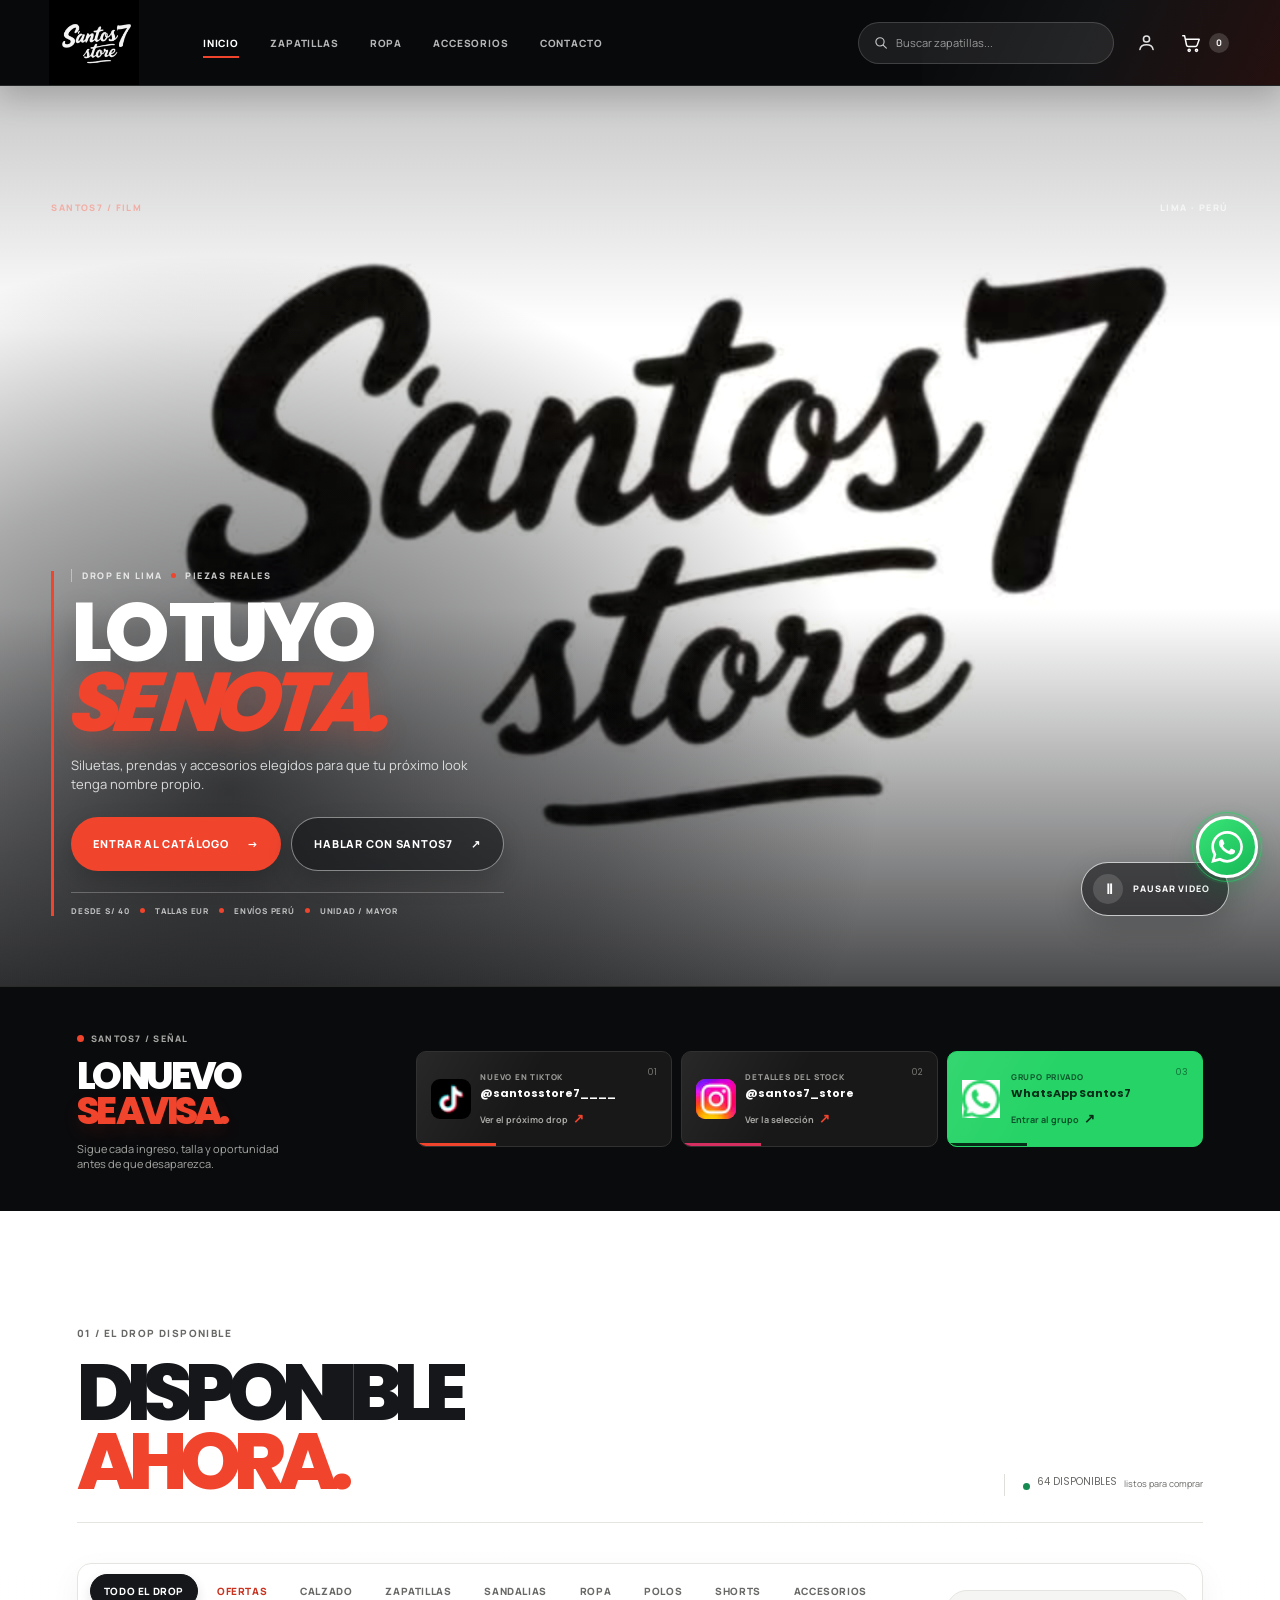
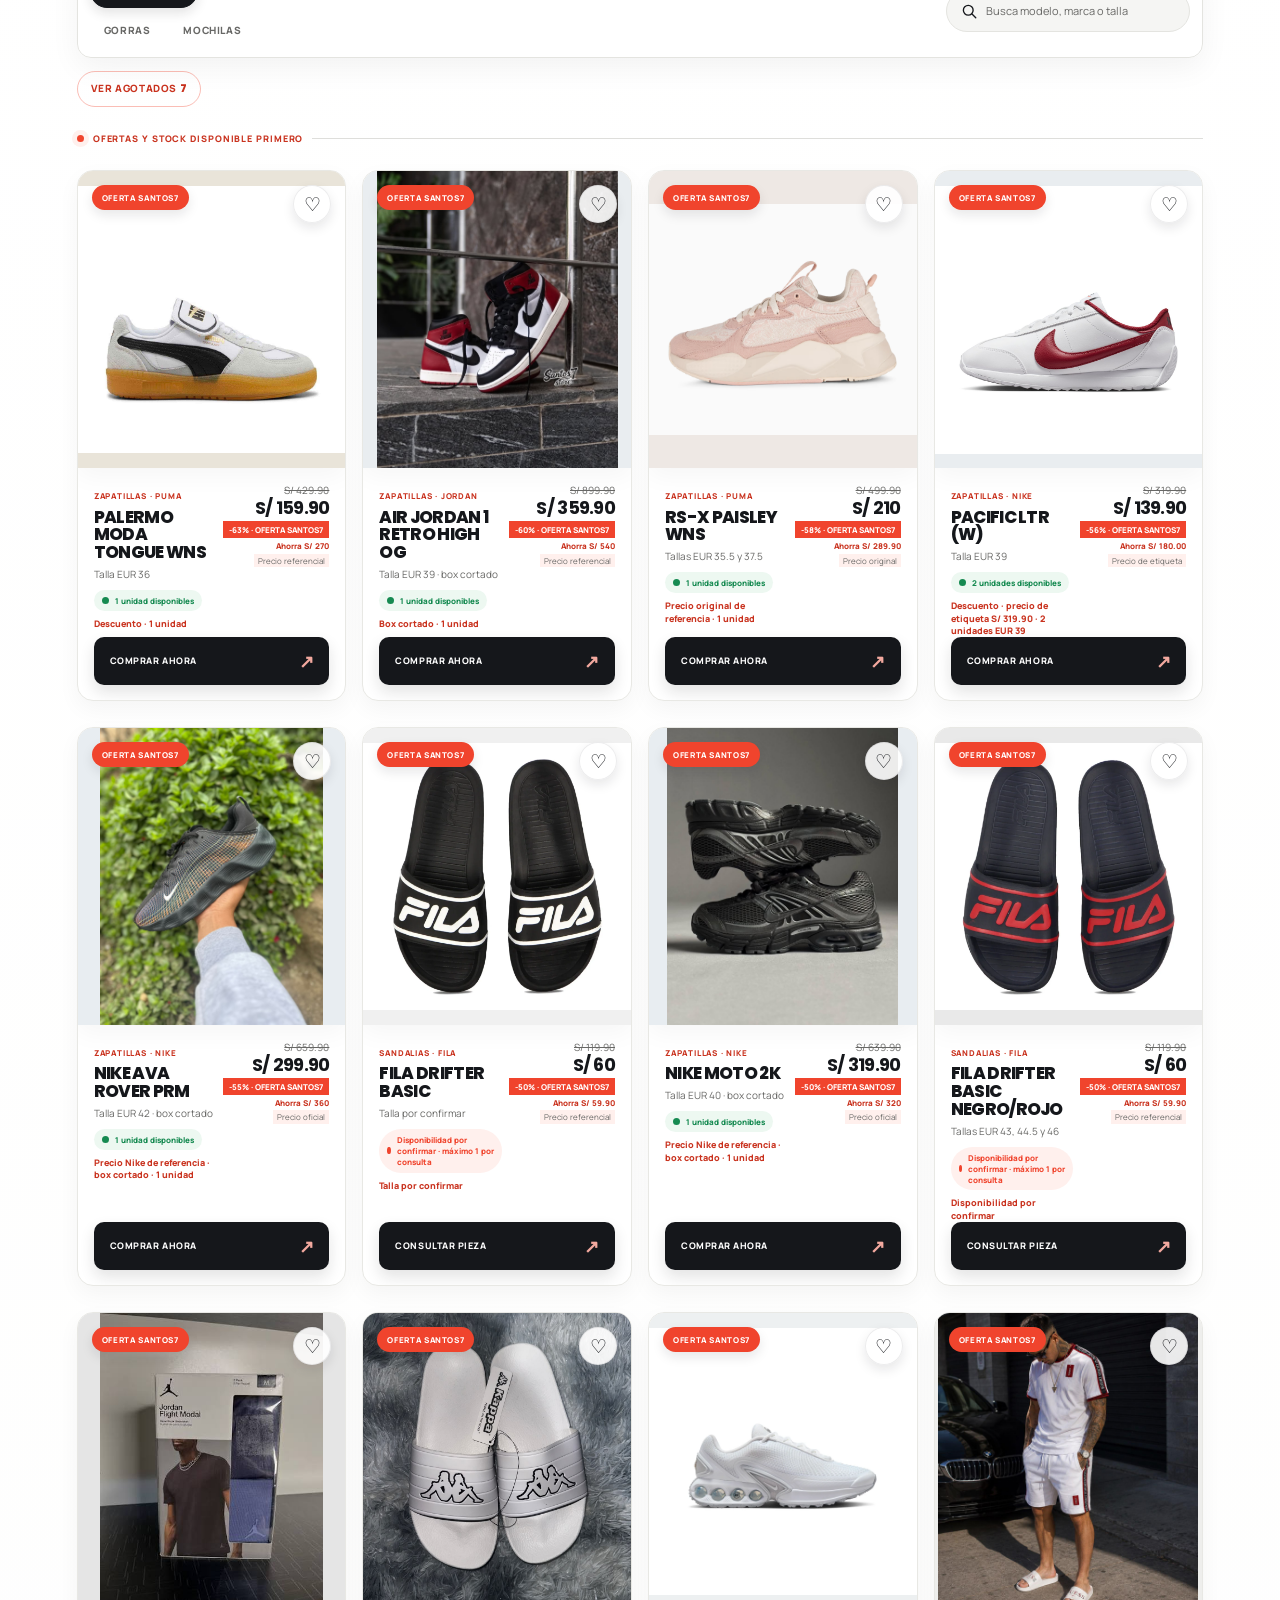
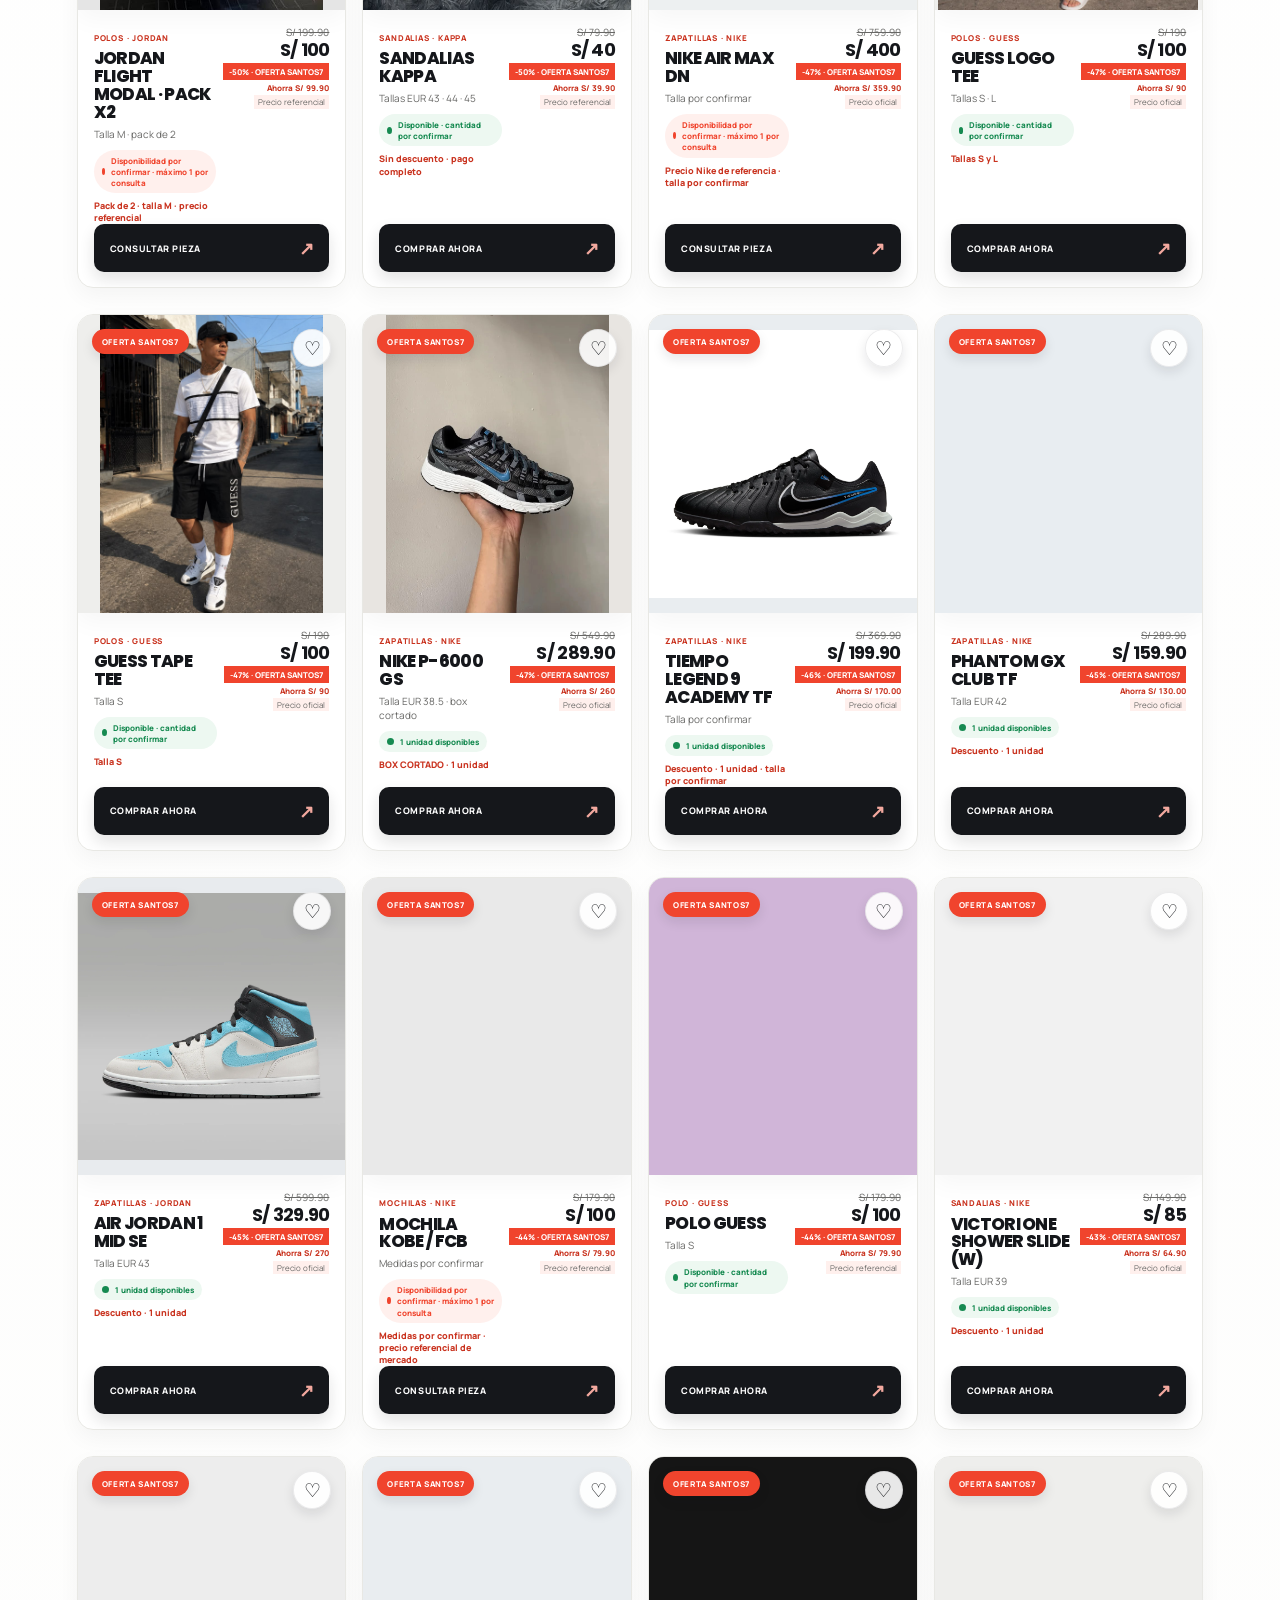
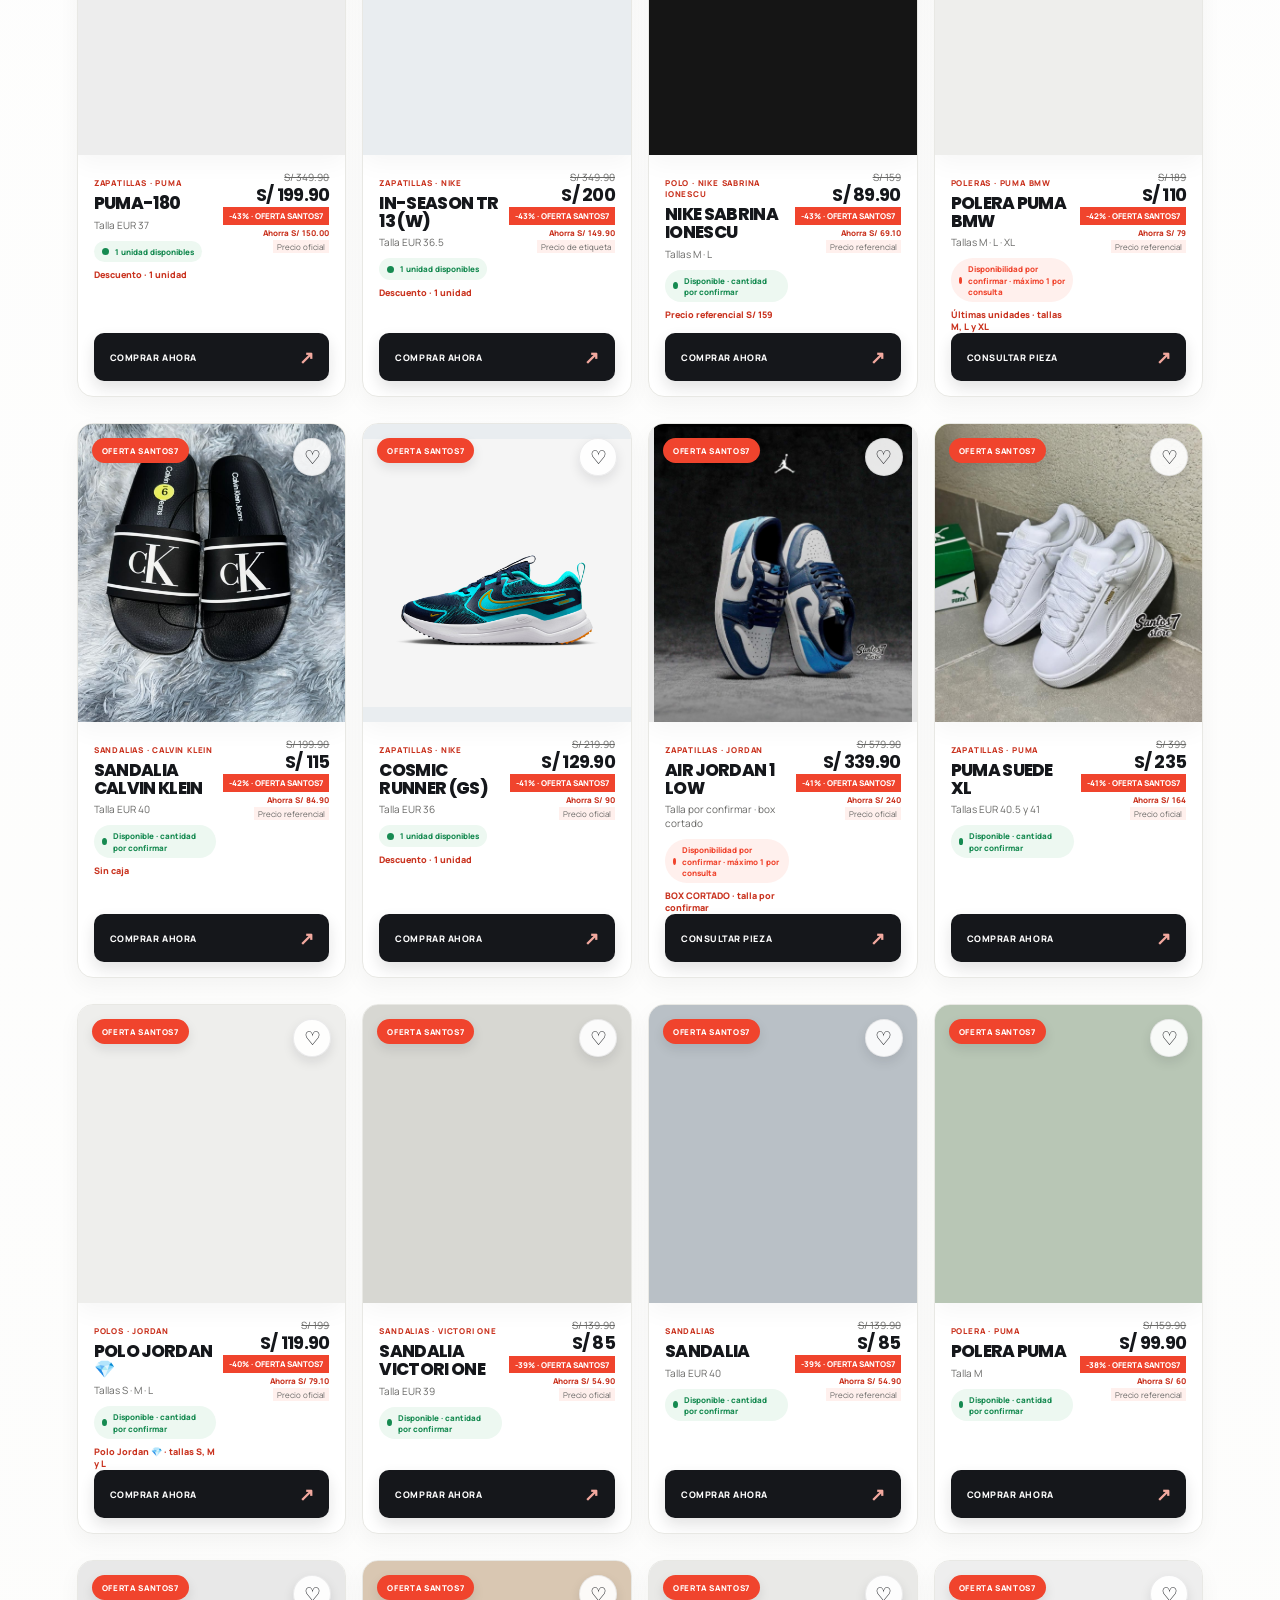
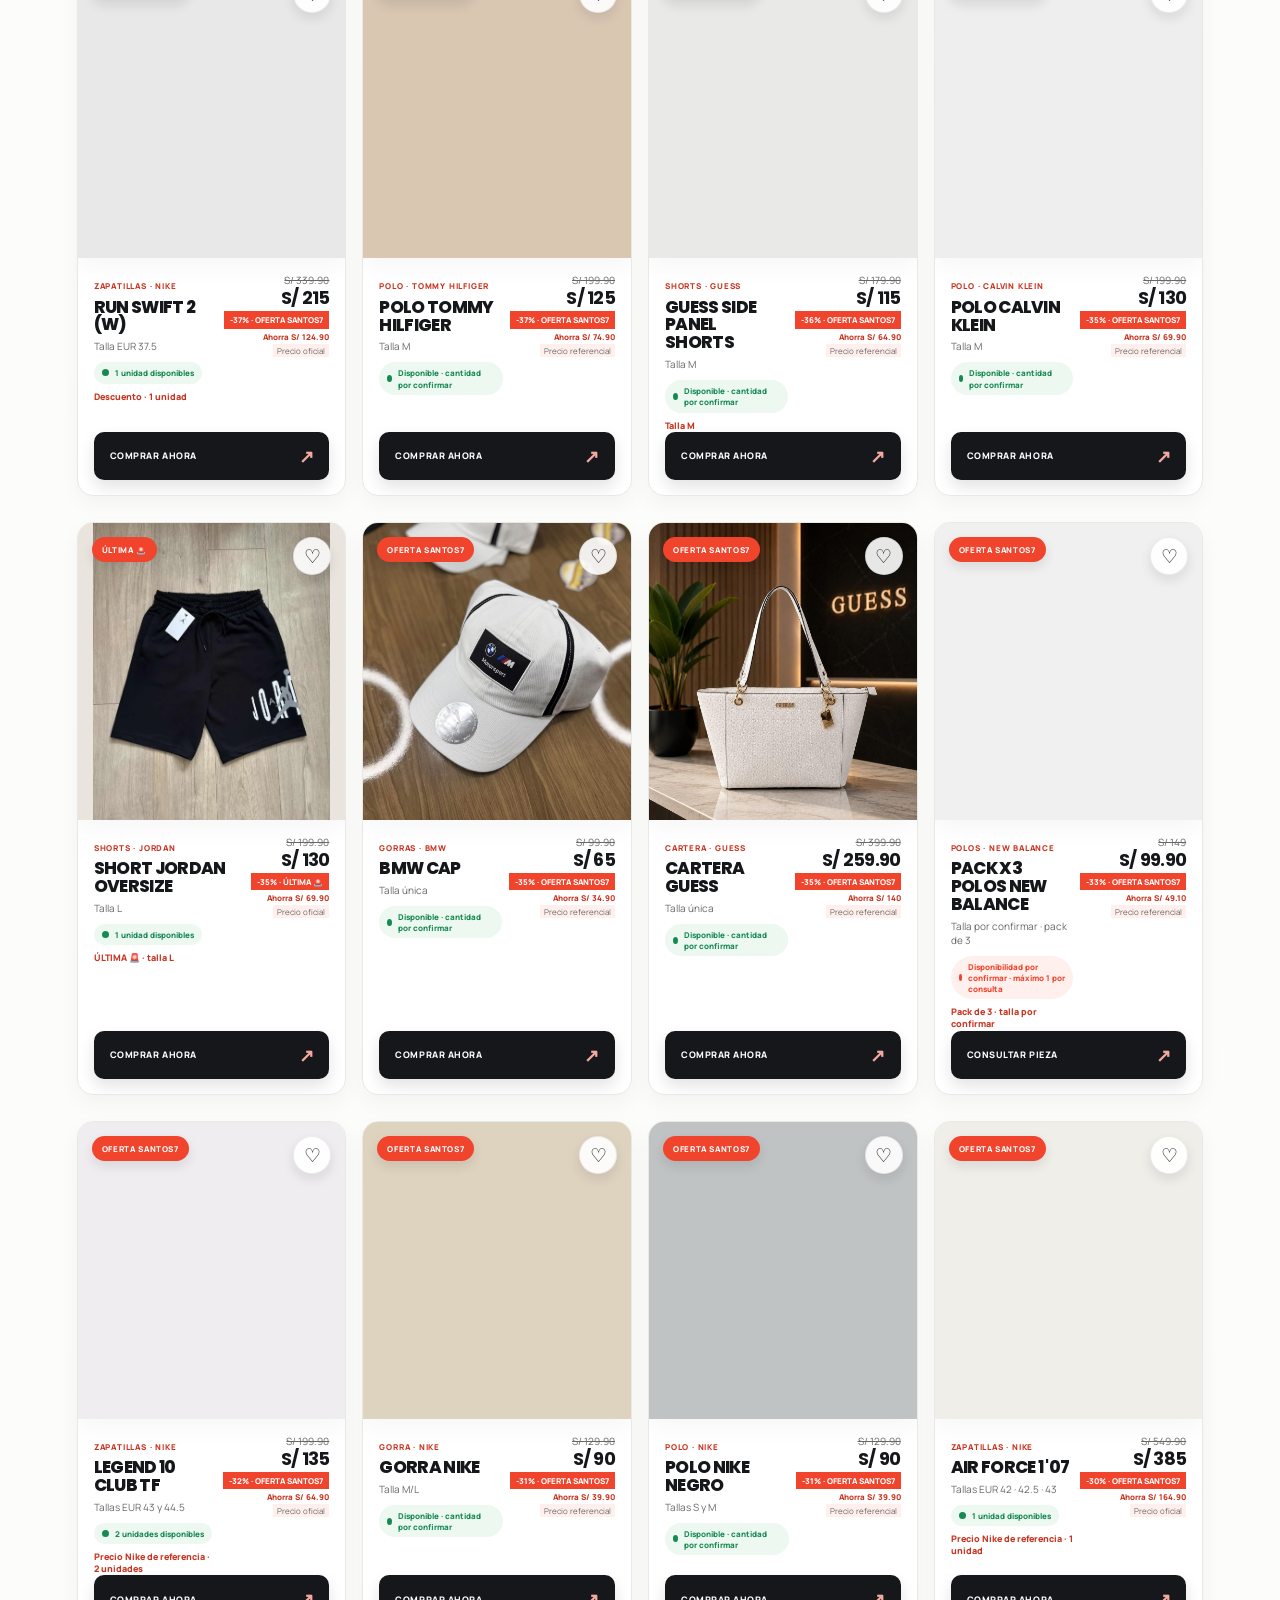
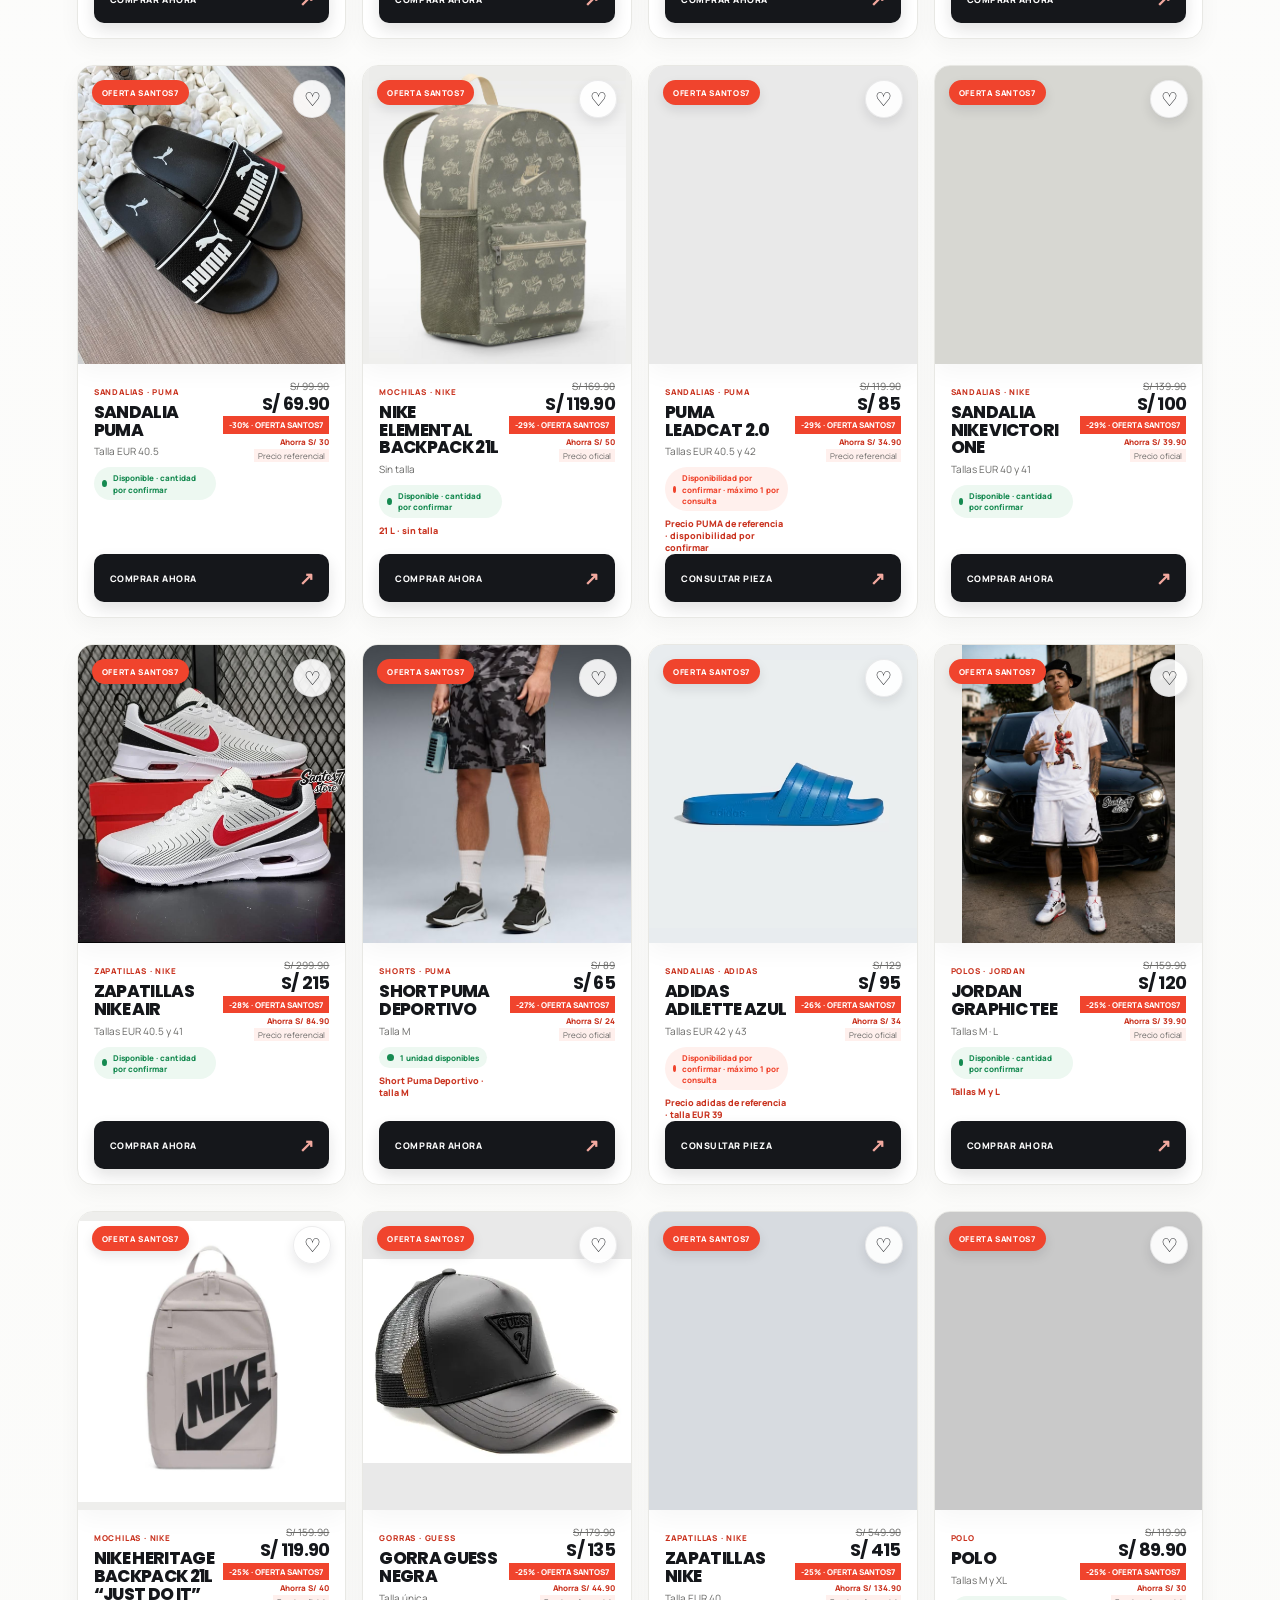
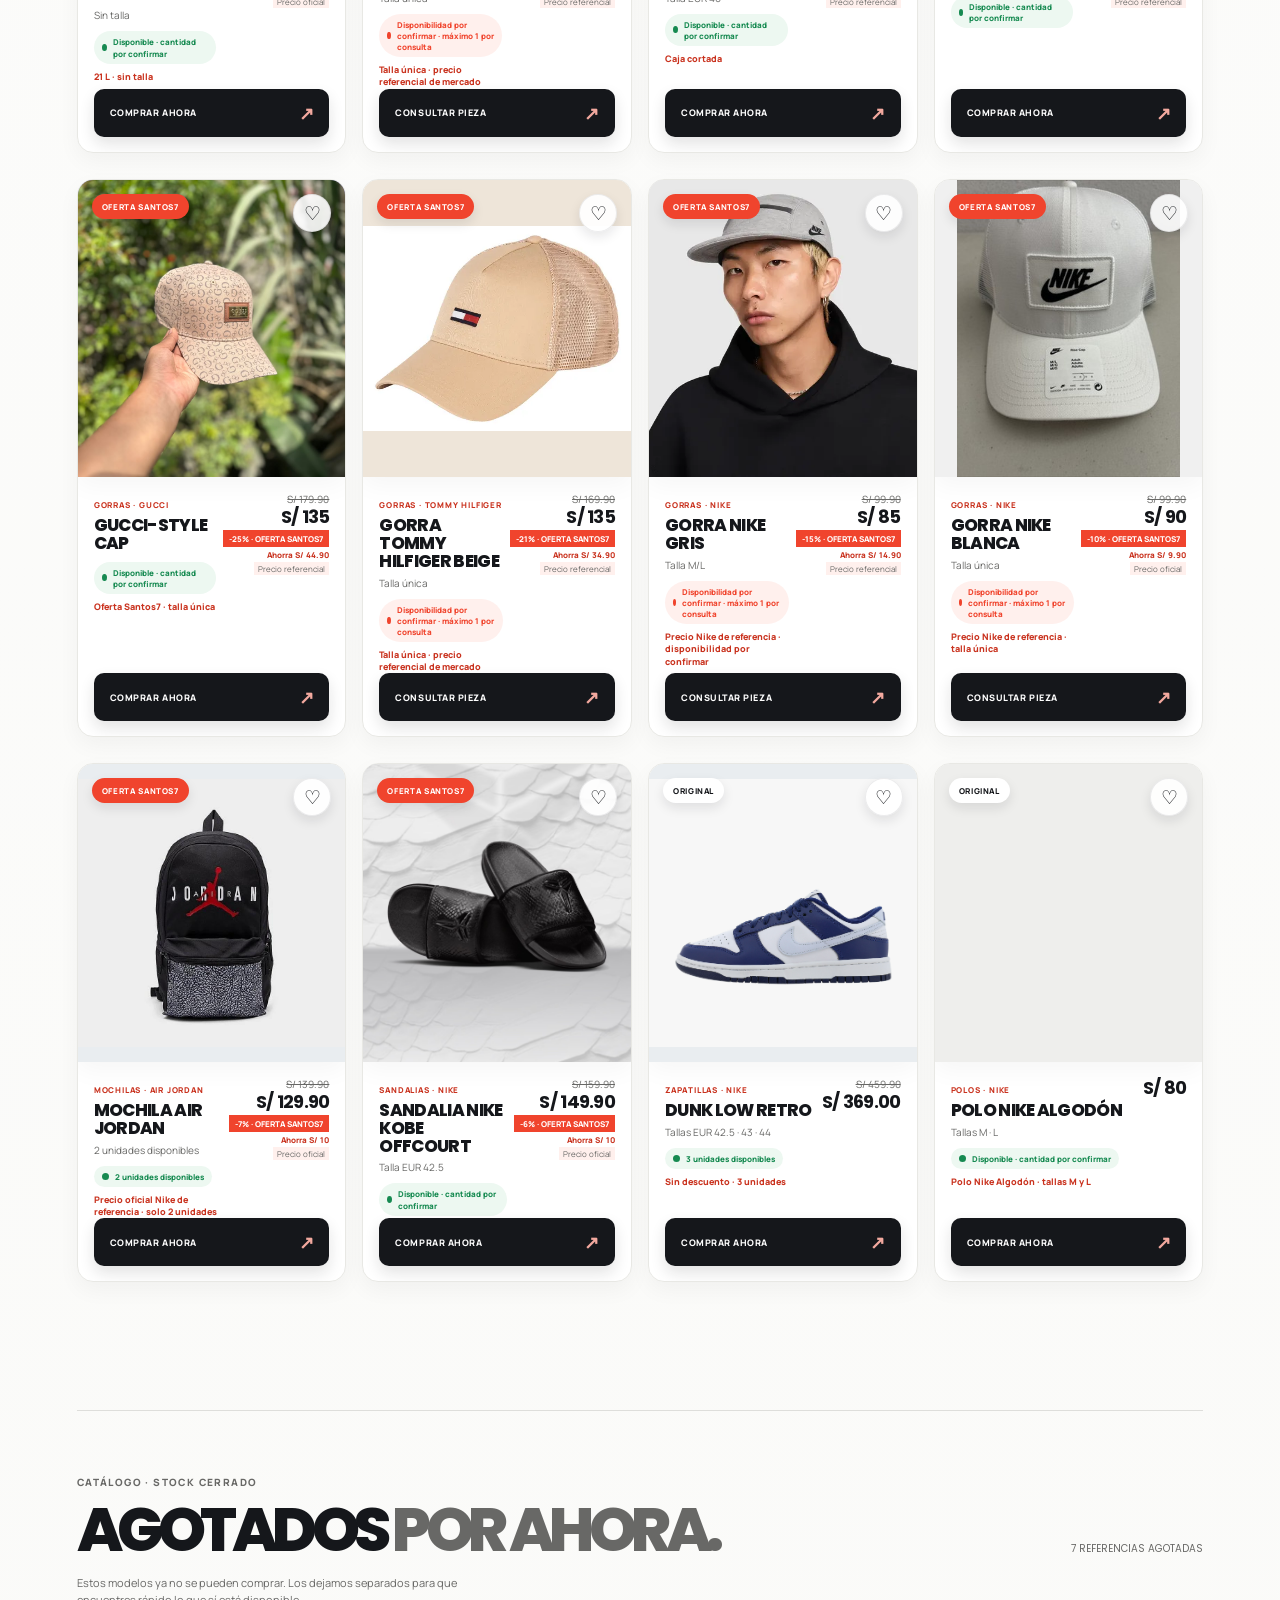
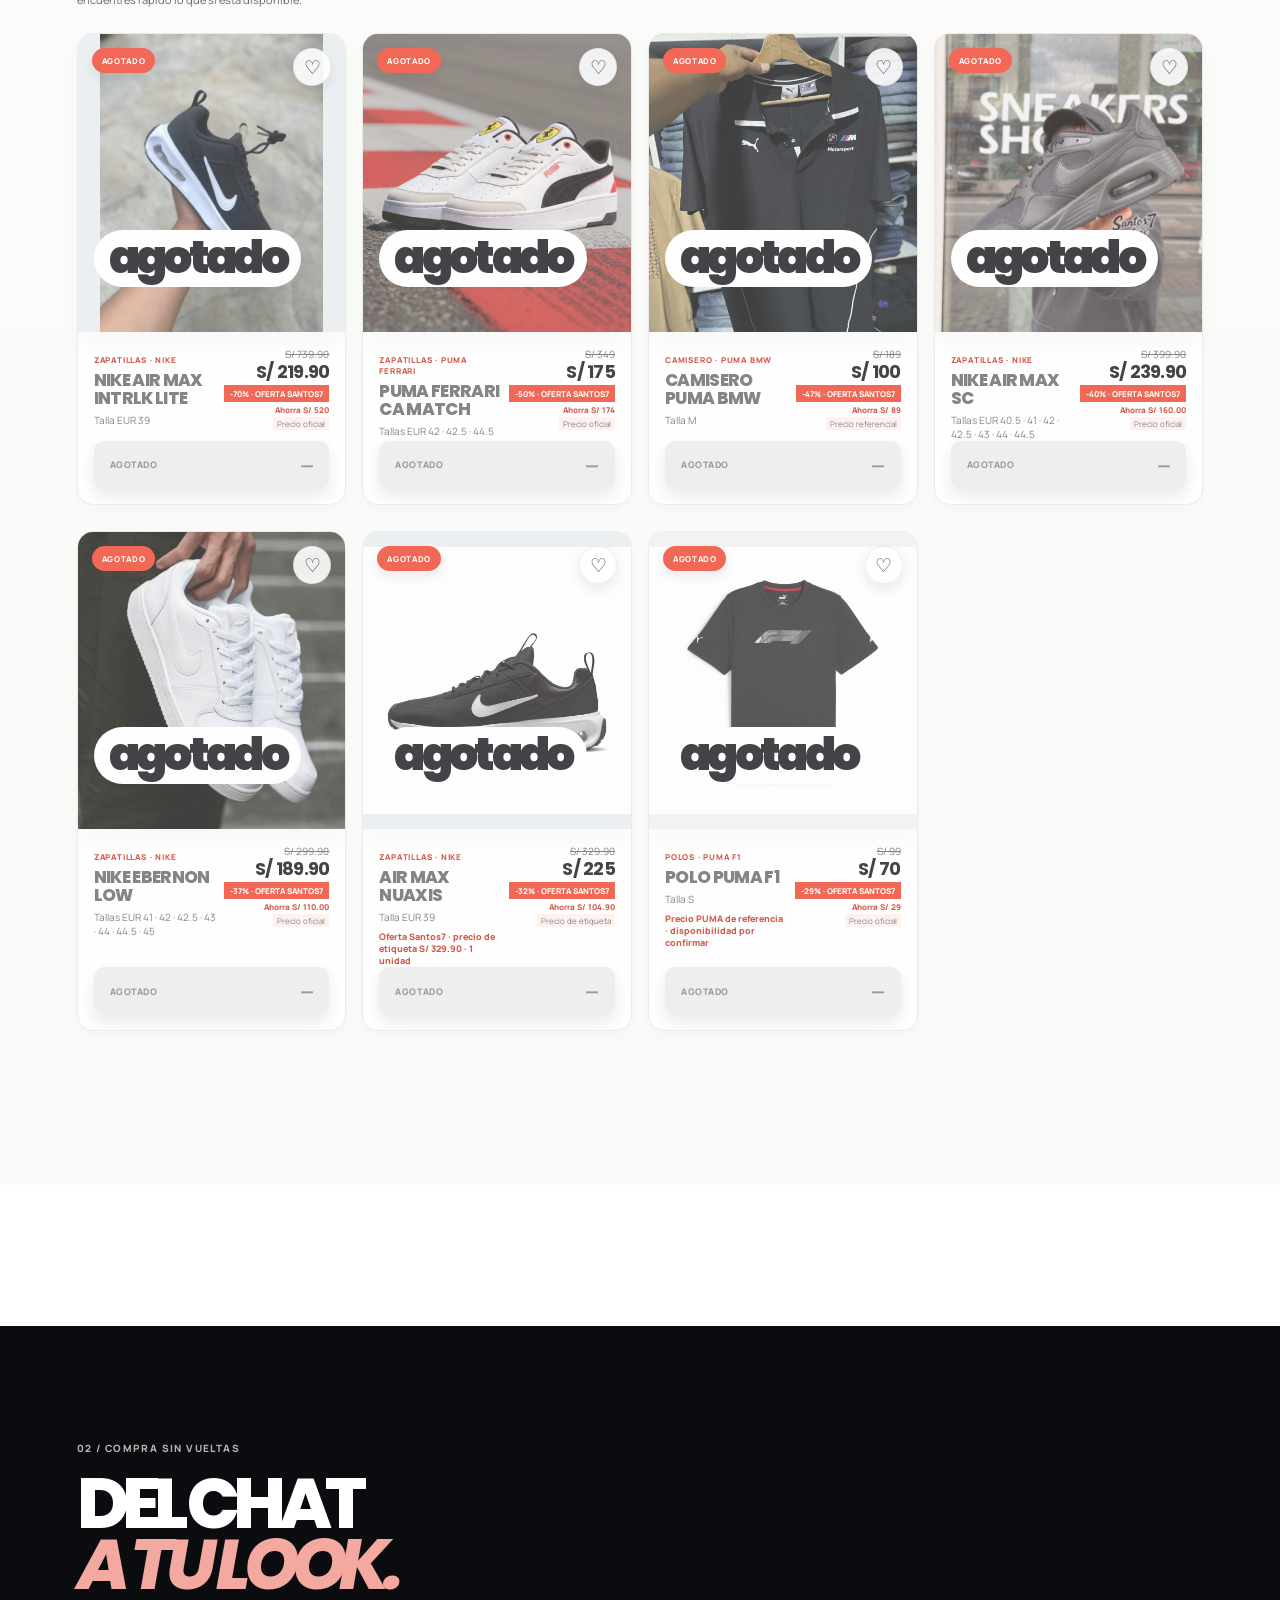
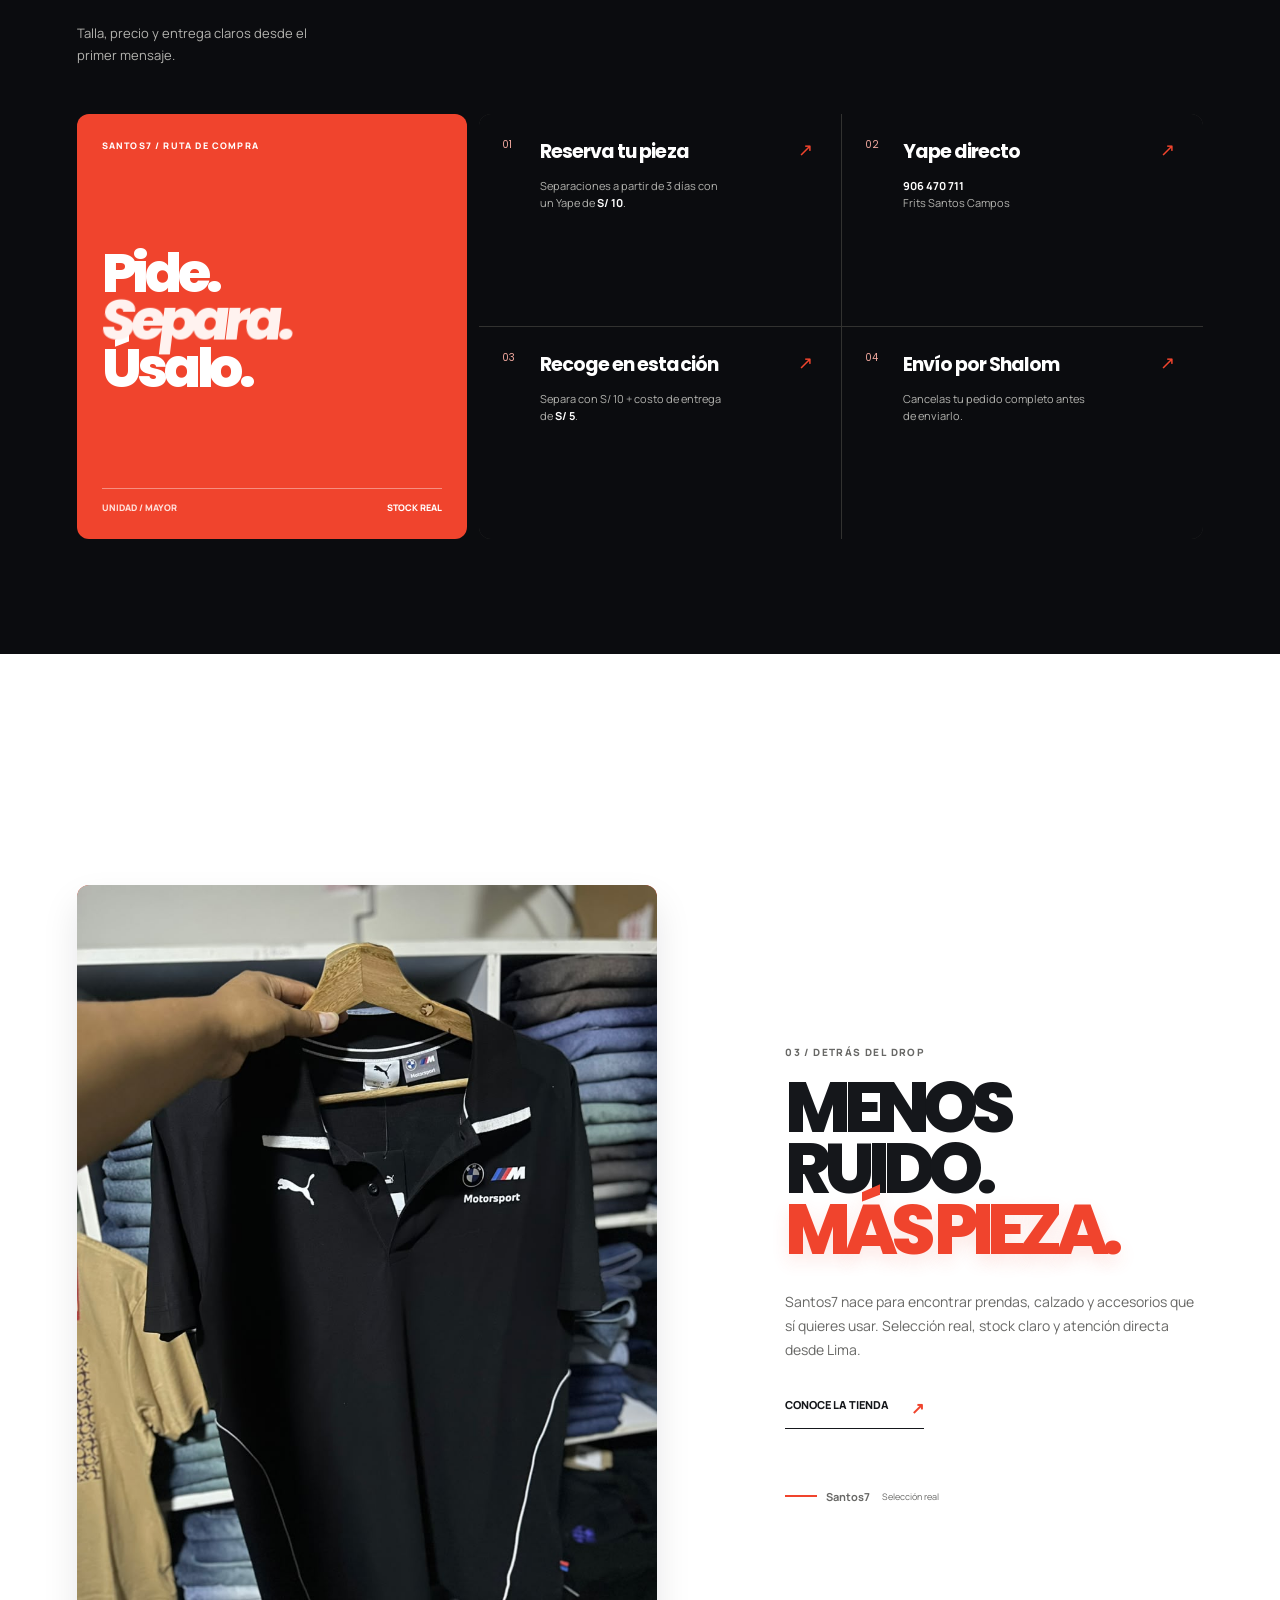
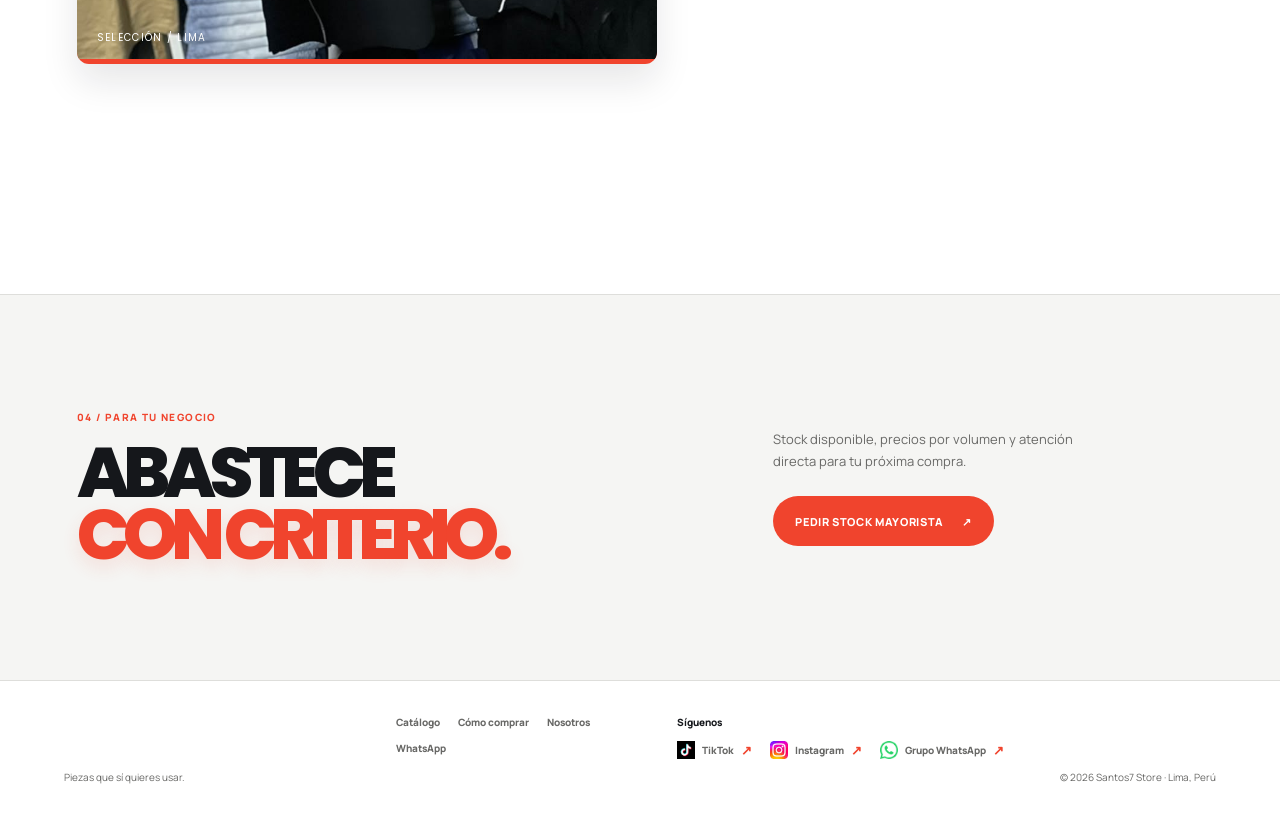
==== index.html @ 51422ee3 "Fix product quantities and incorrect sneaker image" ====
<!DOCTYPE html>
<html lang="es">
<head>
  <meta charset="UTF-8">
  <meta name="viewport" content="width=device-width, initial-scale=1.0">
  <meta name="description" content="Santos7 Store en Lima: compra zapatillas Nike, Puma y Jordan, ropa y accesorios originales con ofertas, tallas EUR, stock real y atención por WhatsApp.">
  <meta name="author" content="Santos7 Store">
  <meta name="robots" content="index, follow, max-image-preview:large, max-snippet:-1, max-video-preview:-1">
  <meta name="google-site-verification" content="d9zDvrUpEQKC2gHGR5hnufJ4T0lzXIcIim_ktrvd2zU">
  <meta name="theme-color" content="#0b0c0f">
  <meta property="og:title" content="Santos7 Store | Zapatillas Nike, Jordan y Puma en Lima">
  <meta property="og:description" content="Zapatillas, ropa y accesorios originales en Lima. Descubre ofertas y compra tu próxima pieza por WhatsApp.">
  <meta property="og:type" content="website">
  <meta property="og:site_name" content="Santos7 Store">
  <meta property="og:url" content="https://santos7store.web.app/">
  <meta property="og:image" content="https://santos7store.web.app/assets/santos7-logo.jpeg">
  <meta property="og:locale" content="es_PE">
  <meta name="twitter:card" content="summary_large_image">
  <meta name="twitter:title" content="Santos7 Store | Zapatillas Nike, Jordan y Puma en Lima">
  <meta name="twitter:description" content="Stock real, ofertas y atención directa por WhatsApp.">
  <meta name="twitter:image" content="https://santos7store.web.app/assets/santos7-logo.jpeg">
  <link rel="canonical" href="https://santos7store.web.app/">
  <title>Santos7 Store | Zapatillas Nike, Jordan y Puma en Lima</title>
  <script type="application/ld+json" id="siteStructuredData">
  {
    "@context": "https://schema.org",
    "@graph": [
      {
        "@type": "Organization",
        "@id": "https://santos7store.web.app/#organization",
        "name": "Santos7 Store",
        "alternateName": ["Santos Store", "Santos7"],
        "description": "Tienda online de zapatillas, ropa y accesorios en Lima.",
        "url": "https://santos7store.web.app/",
        "logo": "https://santos7store.web.app/assets/santos7-logo.jpeg",
        "sameAs": [
          "https://www.instagram.com/santos7_store",
          "https://www.tiktok.com/@santosstore7____",
          "https://wa.me/51906470711"
        ]
      },
      {
        "@type": "Store",
        "@id": "https://santos7store.web.app/#store",
        "name": "Santos7 Store",
        "url": "https://santos7store.web.app/",
        "image": "https://santos7store.web.app/assets/santos7-logo.jpeg",
        "priceRange": "S/ 40 - S/ 499.90",
        "currenciesAccepted": "PEN",
        "address": {
          "@type": "PostalAddress",
          "addressLocality": "Lima",
          "addressCountry": "PE"
        },
        "telephone": "+51 906 470 711"
      },
      {
        "@type": "WebSite",
        "@id": "https://santos7store.web.app/#website",
        "name": "Santos7 Store",
        "url": "https://santos7store.web.app/",
        "publisher": { "@id": "https://santos7store.web.app/#organization" },
        "potentialAction": {
          "@type": "SearchAction",
          "target": {
            "@type": "EntryPoint",
            "urlTemplate": "https://santos7store.web.app/?q={search_term_string}#catalogo"
          },
          "query-input": "required name=search_term_string"
        }
      }
    ]
  }
  </script>
  <script type="application/ld+json" id="catalogStructuredData">{"@context":"https://schema.org","@type":"ItemList","name":"Zapatillas Santos7 Store","description":"Zapatillas Nike, Jordan, Puma y más disponibles en Santos7 Store, Lima.","numberOfItems":9,"itemListElement":[{"@type":"ListItem","position":1,"item":{"@type":"Product","@id":"https://santos7store.web.app/?q=Nike%20Ava%20Rover%20PRM#product-70","name":"Nike Ava Rover PRM","category":"Zapatillas","image":["https://santos7store.web.app/new%20ava%20rover%20prm.jpeg"],"brand":{"@type":"Brand","name":"Nike"},"offers":{"@type":"Offer","url":"https://santos7store.web.app/?q=Nike%20Ava%20Rover%20PRM#catalogo","priceCurrency":"PEN","price":299.9,"availability":"https://schema.org/InStock","itemCondition":"https://schema.org/NewCondition"}}},{"@type":"ListItem","position":2,"item":{"@type":"Product","@id":"https://santos7store.web.app/?q=Air%20Jordan%201%20Retro%20High%20OG#product-71","name":"Air Jordan 1 Retro High OG","category":"Zapatillas","image":["https://santos7store.web.app/air%20jordan%201%20retro%20high%20og.jpeg"],"brand":{"@type":"Brand","name":"Jordan"},"offers":{"@type":"Offer","url":"https://santos7store.web.app/?q=Air%20Jordan%201%20Retro%20High%20OG#catalogo","priceCurrency":"PEN","price":359.9,"availability":"https://schema.org/InStock","itemCondition":"https://schema.org/NewCondition"}}},{"@type":"ListItem","position":3,"item":{"@type":"Product","@id":"https://santos7store.web.app/?q=Nike%20Moto%202K#product-74","name":"Nike Moto 2K","category":"Zapatillas","image":["https://santos7store.web.app/nike%20moto%202k.jpeg"],"brand":{"@type":"Brand","name":"Nike"},"offers":{"@type":"Offer","url":"https://santos7store.web.app/?q=Nike%20Moto%202K#catalogo","priceCurrency":"PEN","price":319.9,"availability":"https://schema.org/InStock","itemCondition":"https://schema.org/NewCondition"}}},{"@type":"ListItem","position":4,"item":{"@type":"Product","@id":"https://santos7store.web.app/?q=Nike%20P-6000%20GS#product-83","name":"Nike P-6000 GS","category":"Zapatillas","image":["https://santos7store.web.app/ZAPA4.jpeg"],"brand":{"@type":"Brand","name":"Nike"},"sku":"CD6404-106","offers":{"@type":"Offer","url":"https://santos7store.web.app/?q=Nike%20P-6000%20GS#catalogo","priceCurrency":"PEN","price":289.9,"availability":"https://schema.org/InStock","itemCondition":"https://schema.org/NewCondition"}}},{"@type":"ListItem","position":5,"item":{"@type":"Product","@id":"https://santos7store.web.app/?q=Cosmic%20Runner%20(GS)#product-29","name":"Cosmic Runner (GS)","category":"Zapatillas","image":["https://santos7store.web.app/img1/197863485607_1_20250326-mrtPeru.jpg"],"brand":{"@type":"Brand","name":"Nike"},"sku":"HM4002-400","offers":{"@type":"Offer","url":"https://santos7store.web.app/?q=Cosmic%20Runner%20(GS)#catalogo","priceCurrency":"PEN","price":129.9,"availability":"https://schema.org/InStock","itemCondition":"https://schema.org/NewCondition"}}},{"@type":"ListItem","position":6,"item":{"@type":"Product","@id":"https://santos7store.web.app/?q=Phantom%20GX%20Club%20TF#product-30","name":"Phantom GX Club TF","category":"Zapatillas","image":["https://santos7store.web.app/img1/nike%20phantom.webp"],"brand":{"@type":"Brand","name":"Nike"},"sku":"DD9486-446","offers":{"@type":"Offer","url":"https://santos7store.web.app/?q=Phantom%20GX%20Club%20TF#catalogo","priceCurrency":"PEN","price":159.9,"availability":"https://schema.org/InStock","itemCondition":"https://schema.org/NewCondition"}}},{"@type":"ListItem","position":7,"item":{"@type":"Product","@id":"https://santos7store.web.app/?q=Run%20Swift%202%20(W)#product-31","name":"Run Swift 2 (W)","category":"Zapatillas","image":["https://santos7store.web.app/img1/nike%20srum.jpg"],"brand":{"@type":"Brand","name":"Nike"},"sku":"CU3528-004","offers":{"@type":"Offer","url":"https://santos7store.web.app/?q=Run%20Swift%202%20(W)#catalogo","priceCurrency":"PEN","price":215,"availability":"https://schema.org/InStock","itemCondition":"https://schema.org/NewCondition"}}},{"@type":"ListItem","position":8,"item":{"@type":"Product","@id":"https://santos7store.web.app/?q=In-Season%20TR%2013%20(W)#product-32","name":"In-Season TR 13 (W)","category":"Zapatillas","image":["https://santos7store.web.app/img1/nike%20sa.jpg"],"brand":{"@type":"Brand","name":"Nike"},"sku":"DV3975-003","offers":{"@type":"Offer","url":"https://santos7store.web.app/?q=In-Season%20TR%2013%20(W)#catalogo","priceCurrency":"PEN","price":200,"availability":"https://schema.org/InStock","itemCondition":"https://schema.org/NewCondition"}}},{"@type":"ListItem","position":9,"item":{"@type":"Product","@id":"https://santos7store.web.app/?q=Legend%2010%20Club%20TF#product-33","name":"Legend 10 Club TF","category":"Zapatillas","image":["https://santos7store.web.app/img1/tiempo%20legent.jpg"],"brand":{"@type":"Brand","name":"Nike"},"sku":"DV4345-600","offers":{"@type":"Offer","url":"https://santos7store.web.app/?q=Legend%2010%20Club%20TF#catalogo","priceCurrency":"PEN","price":135,"availability":"https://schema.org/InStock","itemCondition":"https://schema.org/NewCondition"}}}]}</script>
  <link rel="icon" href="assets/santos7-logo.jpeg" type="image/jpeg">
  <link rel="preconnect" href="https://fonts.googleapis.com">
  <link rel="preconnect" href="https://fonts.gstatic.com" crossorigin>
  <link href="https://fonts.googleapis.com/css2?family=Manrope:wght@400;500;600;700;800&family=Poppins:wght@400;500;600;700;800&display=swap" rel="stylesheet">
  <link rel="preload" as="image" href="assets/santos7-logo.jpeg" type="image/jpeg">
  <link rel="stylesheet" href="styles.css">
</head>
<body>
  <a class="skip-link" href="#catalogo">Saltar al catálogo</a>

  <div class="site-shell">
    <header class="site-header">
      <a href="#inicio" class="brand" aria-label="Santos7 Store, inicio"><img class="brand-logo" src="assets/santos7-logo.jpeg" alt="Santos7 Store" width="58" height="58" decoding="async"></a>
      <nav class="main-nav" id="mainNav" aria-label="Navegación principal">
        <a href="#inicio" class="is-current">Inicio</a>
        <a href="#catalogo" data-header-filter="zapatillas">Zapatillas</a>
        <a href="#catalogo" data-header-filter="ropa">Ropa</a>
        <a href="#catalogo" data-header-filter="accesorios">Accesorios</a>
        <a href="#compras">Contacto</a>
      </nav>
      <div class="header-actions">
        <label class="header-search" for="headerSearch">
          <svg viewBox="0 0 24 24" aria-hidden="true"><circle cx="11" cy="11" r="6.5"></circle><path d="m16 16 5 5"></path></svg>
          <input id="headerSearch" type="search" placeholder="Buscar zapatillas..." aria-label="Buscar zapatillas, ropa o accesorios" autocomplete="off">
        </label>
        <a class="header-icon account-trigger" href="#nosotros" aria-label="Conocer Santos7 Store">
          <svg viewBox="0 0 24 24" aria-hidden="true"><circle cx="12" cy="8" r="3.5"></circle><path d="M4.5 20c.5-3.4 3.1-5.5 7.5-5.5s7 2.1 7.5 5.5"></path></svg>
        </a>
        <a class="header-contact" href="https://wa.me/51906470711?text=Hola%20Santos7%20Store%2C%20quiero%20consultar%20por%20un%20producto." target="_blank" rel="noopener">Escríbenos <span>↗</span></a>
        <button class="header-icon search-trigger" type="button" aria-label="Buscar en el catálogo" title="Buscar"><svg viewBox="0 0 24 24" aria-hidden="true"><circle cx="11" cy="11" r="6.5"></circle><path d="m16 16 5 5"></path></svg></button>
        <button class="cart-trigger" id="cartTrigger" type="button" aria-label="Abrir bolsa" aria-controls="cartDrawer" aria-expanded="false"><svg class="header-cart-icon" viewBox="0 0 24 24" aria-hidden="true"><path d="M3 4h2l2.1 10.2a2 2 0 0 0 2 1.6h7.7a2 2 0 0 0 1.9-1.4L21 8H6"></path><circle cx="10" cy="20" r="1.2"></circle><circle cx="18" cy="20" r="1.2"></circle></svg><span class="cart-label">Bolsa</span><strong class="cart-count" id="cartCount">0</strong></button>
        <button class="header-icon menu-trigger" id="menuTrigger" type="button" aria-label="Abrir menú" aria-expanded="false"><span></span><span></span></button>
      </div>
    </header>

    <main id="inicio">
      <section class="campaign-video campaign-video-bleed campaign-video-hero" id="video-campana" aria-label="Video de campaña de Santos7 Store">
        <div class="campaign-video-shell">
          <video class="campaign-video-media" id="campaignVideo" autoplay muted loop playsinline preload="metadata" poster="assets/santos7-logo.jpeg" aria-label="Video de campaña de Santos7 Store">
            <source src="assets/santos-store-web.mp4" type="video/mp4">
          </video>
          <div class="campaign-video-shade" aria-hidden="true"></div>
          <div class="campaign-video-hero-topline" aria-hidden="true"><span>SANTOS7 / FILM</span><span>LIMA · PERÚ</span></div>
          <div class="campaign-video-commerce-copy">
            <p class="campaign-video-commerce-kicker">DROP EN LIMA <i></i> PIEZAS REALES</p>
            <h1>Lo tuyo<br><em>se nota.</em></h1>
            <p>Siluetas, prendas y accesorios elegidos para que tu próximo look tenga nombre propio.</p>
            <div class="campaign-video-commerce-actions">
              <a class="button button-acid" href="#catalogo">Entrar al catálogo <span>→</span></a>
              <a class="button button-glass" href="https://wa.me/51906470711?text=Hola%20Santos7%20Store%2C%20quiero%20consultar%20por%20un%20producto." target="_blank" rel="noopener">Hablar con Santos7 <span>↗</span></a>
            </div>
            <div class="campaign-video-proof"><span>Desde S/ 40</span><i></i><span>Tallas EUR</span><i></i><span>Envíos Perú</span><i></i><span>Unidad / mayor</span></div>
          </div>
          <div class="campaign-video-hero-controls">
            <button class="campaign-video-toggle" id="campaignVideoToggle" type="button" aria-label="Pausar video" aria-pressed="false"><span class="campaign-video-toggle-icon" aria-hidden="true">Ⅱ</span><span class="campaign-video-toggle-label">Pausar video</span></button>
          </div>
        </div>
      </section>

      <section class="social-apps" id="comunidad" aria-labelledby="socialAppsTitle">
        <div class="social-apps-inner">
          <div class="social-apps-heading">
            <span class="social-kicker"><i></i> SANTOS7 / SEÑAL</span>
            <h2 id="socialAppsTitle">Lo nuevo<br><em>se avisa.</em></h2>
            <p>Sigue cada ingreso, talla y oportunidad antes de que desaparezca.</p>
          </div>
          <div class="social-apps-list">
            <a class="social-app-card social-tiktok" href="https://www.tiktok.com/@santosstore7____" target="_blank" rel="me noopener">
              <span class="social-app-icon" aria-hidden="true"><img class="social-app-logo" src="assets/social-tiktok.png" alt="" width="38" height="38"></span><span class="social-app-copy"><small>NUEVO EN TIKTOK</small><strong>@santosstore7____</strong><em>Ver el próximo drop <b>↗</b></em></span><span class="social-app-index">01</span>
            </a>
            <a class="social-app-card social-instagram" href="https://www.instagram.com/santos7_store" target="_blank" rel="me noopener">
              <span class="social-app-icon" aria-hidden="true"><img class="social-app-logo" src="assets/social-instagram.png" alt="" width="38" height="38"></span><span class="social-app-copy"><small>DETALLES DEL STOCK</small><strong>@santos7_store</strong><em>Ver la selección <b>↗</b></em></span><span class="social-app-index">02</span>
            </a>
            <a class="social-app-card social-whatsapp" href="https://chat.whatsapp.com/GhdlM8tARvc4O6Z2v1ITxx?s=cl&p=i&ilr=4&amv=1" target="_blank" rel="noopener">
              <img class="social-app-logo social-whatsapp-logo" src="assets/social-whatsapp.png" alt="" width="40" height="40">
              <span class="social-app-icon" aria-hidden="true"><svg viewBox="0 0 24 24"><path d="M19.2 4.8A9.9 9.9 0 0 0 3.7 16.6L3 21l4.5-1.2a9.9 9.9 0 0 0 11.7-15Z"/><path d="M8.5 8.2c.2-.4.5-.4.8-.4h.5c.2 0 .4.1.5.4l.7 1.6c.1.2 0 .4-.1.6l-.5.5c.6 1.2 1.5 2.1 2.7 2.7l.5-.5c.2-.2.4-.2.6-.1l1.6.7c.3.1.4.3.4.5v.5c0 .3-.1.6-.4.8-.4.3-1 .4-1.5.2-2.1-.7-4.1-2.8-5.3-5.3-.2-.5-.1-1.1.2-1.5Z"/></svg></span><span class="social-app-copy"><small>GRUPO PRIVADO</small><strong>WhatsApp Santos7</strong><em>Entrar al grupo <b>↗</b></em></span><span class="social-app-index">03</span>
            </a>
          </div>
        </div>
      </section>

      <section class="shop-section" id="catalogo">
        <div class="shop-heading"><div><p class="eyebrow">01 / El drop disponible</p><h2>Disponible<br><em>ahora.</em></h2></div><div class="shop-status"><span class="status-dot"></span><span id="productTotal" aria-live="polite">66 disponibles</span><small>listos para comprar</small></div></div>
        <div class="catalog-toolbar"><div class="filter-list" role="group" aria-label="Filtrar catálogo"><button type="button" class="filter-button is-active" data-filter="todos">Todo el drop</button><button type="button" class="filter-button filter-button-sale" data-filter="ofertas">Ofertas</button><button type="button" class="filter-button" data-filter="calzado">Calzado</button><button type="button" class="filter-button" data-filter="zapatillas">Zapatillas</button><button type="button" class="filter-button" data-filter="sandalias">Sandalias</button><button type="button" class="filter-button" data-filter="ropa">Ropa</button><button type="button" class="filter-button" data-filter="polos">Polos</button><button type="button" class="filter-button" data-filter="shorts">Shorts</button><button type="button" class="filter-button" data-filter="accesorios">Accesorios</button><button type="button" class="filter-button" data-filter="gorras">Gorras</button><button type="button" class="filter-button" data-filter="mochilas">Mochilas</button></div><label class="search-box"><svg viewBox="0 0 24 24" aria-hidden="true"><circle cx="11" cy="11" r="6.5"></circle><path d="m16 16 5 5"></path></svg><input id="catalogSearch" type="search" placeholder="Busca modelo, marca o talla" aria-label="Buscar modelo, marca o talla" autocomplete="off"></label></div>
        <div class="catalog-sold-out-action"><button type="button" class="filter-button filter-button-sold-out" data-filter="agotados">Ver agotados <span id="soldOutQuickCount">6</span></button></div>
        <div class="catalog-active-summary" aria-live="polite"><span class="catalog-active-summary-mark"></span><span id="catalogSummaryText">Ofertas y stock disponible primero</span><span class="catalog-active-summary-line"></span></div>
        <div class="product-grid" id="productGrid"></div>
        <section class="sold-out-section" id="soldOutSection" hidden aria-labelledby="soldOutTitle">
          <div class="sold-out-heading"><div><p class="eyebrow">Catálogo · stock cerrado</p><h3 id="soldOutTitle">Agotados <em>por ahora.</em></h3></div><span class="sold-out-count" id="soldOutTotal">0 referencias</span></div>
          <p class="sold-out-copy">Estos modelos ya no se pueden comprar. Los dejamos separados para que encuentres rápido lo que sí está disponible.</p>
          <div class="product-grid product-grid-sold-out" id="soldOutGrid"></div>
        </section>
      </section>
 
      <section class="service-section" id="compras"><div class="service-intro"><p class="eyebrow">02 / Compra sin vueltas</p><h2>Del chat<br><em>a tu look.</em></h2><p>Talla, precio y entrega claros desde el primer mensaje.</p></div><div class="service-content"><div class="service-main-card"><span class="service-label">SANTOS7 / RUTA DE COMPRA</span><h3>Pide.<br><em>Separa.</em><br>Úsalo.</h3><div class="service-main-footer"><span>Unidad / mayor</span><span>Stock real</span></div></div><div class="service-list"><article class="service-row"><span>01</span><div><h3>Reserva tu pieza</h3><p>Separaciones a partir de 3 días con un Yape de <strong>S/ 10</strong>.</p></div><b>↗</b></article><article class="service-row"><span>02</span><div><h3>Yape directo</h3><p><strong>906 470 711</strong><br>Frits Santos Campos</p></div><b>↗</b></article><article class="service-row"><span>03</span><div><h3>Recoge en estación</h3><p>Separa con S/ 10 + costo de entrega de <strong>S/ 5</strong>.</p></div><b>↗</b></article><article class="service-row"><span>04</span><div><h3>Envío por Shalom</h3><p>Cancelas tu pedido completo antes de enviarlo.</p></div><b>↗</b></article></div></div></section>
 
      <section class="story-section" id="nosotros"><div class="story-image"><img src="assets/camisero-puma-bmw.jpeg" alt="Camisero Puma BMW" width="850" height="1100" loading="lazy" decoding="async"><span>SELECCIÓN / LIMA</span></div><div class="story-copy"><p class="eyebrow">03 / Detrás del drop</p><h2>Menos ruido.<br><em>Más pieza.</em></h2><p>Santos7 nace para encontrar prendas, calzado y accesorios que sí quieres usar. Selección real, stock claro y atención directa desde Lima.</p><a class="text-button" href="#club">Conoce la tienda <span>↗</span></a><div class="story-signature"><span></span><b>Santos7</b><small>Selección real</small></div></div></section>
 
      <section class="club-section" id="club"><div><p class="eyebrow">04 / Para tu negocio</p><h2>Abastece<br><em>con criterio.</em></h2></div><div class="club-actions"><p>Stock disponible, precios por volumen y atención directa para tu próxima compra.</p><a class="button button-acid" href="https://wa.me/51906470711?text=Hola%20Santos7%20Store%2C%20quiero%20la%20lista%20mayorista." target="_blank" rel="noopener">Pedir stock mayorista <span>↗</span></a></div></section>
    </main>
 
    <footer class="site-footer">
      <div class="footer-brand-wrap"><a href="#inicio" class="brand footer-brand" aria-label="Volver al inicio"><img class="brand-logo" src="assets/santos7-logo.jpeg" alt="Santos7 Store" width="48" height="48" loading="lazy" decoding="async"></a><p>Piezas que sí quieres usar.</p></div>
      <div class="footer-links"><a href="#catalogo">Catálogo</a><a href="#compras">Cómo comprar</a><a href="#nosotros">Nosotros</a><a href="https://wa.me/51906470711?text=Hola%20Santos7%20Store%2C%20quiero%20consultar%20por%20un%20producto." target="_blank" rel="noopener">WhatsApp</a></div>
      <div class="footer-socials" aria-label="Redes sociales"><span>Síguenos</span><a href="https://www.tiktok.com/@santosstore7____" target="_blank" rel="me noopener">TikTok <span>↗</span></a><a href="https://www.instagram.com/santos7_store" target="_blank" rel="me noopener">Instagram <span>↗</span></a><a href="https://chat.whatsapp.com/GhdlM8tARvc4O6Z2v1ITxx?s=cl&p=i&ilr=4&amv=1" target="_blank" rel="noopener">Grupo WhatsApp <span>↗</span></a></div>
      <span class="footer-copy">© 2026 Santos7 Store · Lima, Perú</span>
    </footer>
  </div>
 
  <div class="overlay" id="overlay"></div><aside class="cart-drawer" id="cartDrawer" role="dialog" aria-modal="true" aria-labelledby="cartTitle" aria-label="Bolsa de compras" aria-hidden="true"><div class="cart-head"><div><p class="eyebrow">Tu selección</p><h2 id="cartTitle">Bolsa <span id="cartHeadCount">(0)</span></h2></div><button class="close-button" id="cartClose" type="button" aria-label="Cerrar bolsa">×</button></div><div class="cart-items" id="cartItems"></div><div class="cart-footer"><div class="cart-summary"><span id="cartSubtotalLabel">Subtotal</span><strong id="cartSubtotal">S/ 0</strong></div><p class="cart-pending-prices" id="cartPendingPrices" hidden></p><p class="cart-shipping">El pedido se coordina por WhatsApp.</p><button class="button button-dark checkout-button" id="checkoutButton" type="button">Pedir por WhatsApp <span>↗</span></button></div></aside>
  <div class="product-modal" id="productModal" aria-hidden="true"><div class="product-modal-backdrop" id="productModalBackdrop"></div><section class="product-modal-card" role="dialog" aria-modal="true" aria-labelledby="modalProductName"><button class="close-button product-modal-close" id="productModalClose" type="button" aria-label="Cerrar producto">×</button><div id="productModalBody"></div></section></div>
  <div class="image-lightbox" id="imageLightbox" aria-hidden="true"><div class="image-lightbox-backdrop" id="imageLightboxBackdrop"></div><section class="image-lightbox-dialog" role="dialog" aria-modal="true" aria-labelledby="imageLightboxTitle"><div class="image-lightbox-head"><div><span class="eyebrow" id="imageLightboxTitle">Vista ampliada</span><span class="image-lightbox-counter" id="imageLightboxCounter">1 / 1</span></div><button class="close-button image-lightbox-close" id="imageLightboxClose" type="button" aria-label="Cerrar galería">×</button></div><div class="image-lightbox-stage"><button class="image-lightbox-control" id="imageLightboxPrevious" type="button" aria-label="Imagen anterior">←</button><img id="imageLightboxImage" class="image-lightbox-image" src="" alt=""><button class="image-lightbox-control" id="imageLightboxNext" type="button" aria-label="Imagen siguiente">→</button></div></section></div>
  <a class="whatsapp-float" href="https://wa.me/51906470711?text=Hola%20Santos7%20Store%2C%20quiero%20consultar%20por%20un%20producto." target="_blank" rel="noopener" title="Escribir por WhatsApp" aria-label="Escribir por WhatsApp al +51 906 470 711"><svg class="whatsapp-icon" viewBox="0 0 24 24" aria-hidden="true"><path d="M20.52 3.48A11.83 11.83 0 0 0 12.1 0C5.57 0 .26 5.31.26 11.84c0 2.09.55 4.13 1.6 5.93L.16 24l6.37-1.67a11.8 11.8 0 0 0 5.56 1.41h.01c6.52 0 11.83-5.31 11.83-11.84 0-3.16-1.23-6.13-3.41-8.42Zm-8.42 18.22h-.01a9.82 9.82 0 0 1-5-1.37l-.36-.21-3.78.99 1.01-3.69-.23-.38a9.82 9.82 0 0 1-1.51-5.2C2.22 6.42 6.65 2 12.1 2c2.64 0 5.12 1.03 6.98 2.9a9.82 9.82 0 0 1 2.9 6.99c0 5.42-4.43 9.81-9.88 9.81Zm5.4-7.35c-.3-.15-1.77-.87-2.05-.97-.27-.1-.47-.15-.67.15-.2.3-.77.97-.94 1.17-.17.2-.35.22-.65.07-.3-.15-1.27-.47-2.42-1.49-.9-.8-1.5-1.78-1.67-2.08-.17-.3-.02-.46.13-.61.13-.13.3-.35.45-.52.15-.17.2-.3.3-.5.1-.2.05-.37-.02-.52-.07-.15-.67-1.62-.92-2.22-.24-.58-.49-.5-.67-.51h-.57c-.2 0-.52.07-.8.37-.27.3-1.04 1.02-1.04 2.49s1.07 2.89 1.22 3.09c.15.2 2.1 3.21 5.08 4.5.71.31 1.26.49 1.69.62.71.23 1.36.2 1.87.12.57-.09 1.77-.72 2.02-1.42.25-.7.25-1.3.17-1.42-.07-.12-.27-.2-.57-.35Z"></path></svg></a>
  <div class="toast" id="toast" role="status" aria-live="polite"></div>
  <script type="module" src="script.js?v=20260913-14"></script>
</body>
</html>
---- styles.css ----
/* =========================================================
   Santos7 Store · sistema visual
   ========================================================= */

:root {
  --black: #0b0c0f;
  --ink: #15171b;
  --paper: #ffffff;
  --surface: #f5f5f3;
  --surface-strong: #e8e8e6;
  --line: #dededb;
  --muted: #686866;
  --accent: #f0442d;
  --accent-dark: #c9321e;
  --accent-soft: #fff0ed;
  --success: #168a51;
  --whatsapp: #25d366;
  --max-width: 1440px;
  --touch-target: 44px;
  --font-body: "Manrope", Arial, sans-serif;
  --font-display: "Poppins", Arial, sans-serif;
}

/* Base */
* { box-sizing: border-box; margin: 0; padding: 0; }
html { scroll-behavior: smooth; }
body { background: var(--paper); color: var(--ink); font-family: var(--font-body); min-width: 320px; overflow-x: hidden; }
body.is-locked { overflow: hidden; }
a { color: inherit; text-decoration: none; }
button, input { font: inherit; }
button, a { -webkit-tap-highlight-color: transparent; }
button { border: 0; cursor: pointer; }
button:focus-visible, a:focus-visible, input:focus-visible { outline: 3px solid var(--accent); outline-offset: 3px; }
img { max-width: 100%; }
[hidden] { display: none !important; }
.skip-link { background: var(--accent); color: var(--paper); font-size: 10px; font-weight: 800; left: 16px; letter-spacing: .08em; padding: 11px 14px; position: fixed; text-transform: uppercase; top: 8px; transform: translateY(-150%); transition: transform .2s ease; z-index: 100; }
.skip-link:focus { transform: translateY(0); }
button:disabled { cursor: not-allowed; opacity: .45; }
.eyebrow { color: var(--muted); font-size: 10px; font-weight: 800; letter-spacing: .14em; text-transform: uppercase; }
.button { align-items: center; border-radius: 999px; display: inline-flex; font-size: 11px; font-weight: 800; gap: 18px; justify-content: center; letter-spacing: .06em; min-height: 50px; padding: 0 22px; text-transform: uppercase; transition: background .2s ease, box-shadow .2s ease, color .2s ease, transform .2s ease; }
.button:hover { transform: translateY(-2px); }
.button-acid { background: var(--accent); color: var(--paper); }
.button-acid:hover { background: var(--accent-dark); box-shadow: 5px 5px 0 var(--black); }
.button-dark { background: var(--black); color: var(--paper); }
.button-dark:hover { background: var(--accent); }
.button-whatsapp { background: var(--whatsapp); color: #073c20; }
.button-whatsapp:hover { box-shadow: 4px 4px 0 var(--black); }

/* Community / social apps */
.social-apps { background: var(--black); color: var(--paper); padding: 21px 5vw 23px; }
.social-apps-inner { align-items: center; display: grid; gap: 34px; grid-template-columns: .72fr 1.8fr; margin: 0 auto; max-width: var(--max-width, 1440px); }
.social-apps-heading { min-width: 0; }
.social-kicker { align-items: center; color: #a7a7a4; display: inline-flex; font-size: 9px; font-weight: 800; gap: 7px; letter-spacing: .14em; text-transform: uppercase; }
.social-kicker i { background: var(--accent); border-radius: 50%; display: inline-block; height: 7px; width: 7px; }
.social-apps-heading h2 { font-family: var(--font-display); font-size: clamp(28px, 3.3vw, 48px); font-weight: 800; letter-spacing: -.1em; line-height: .9; margin-top: 12px; text-transform: uppercase; }
.social-apps-heading h2 em { color: var(--accent); font-style: normal; }
.social-apps-heading p { color: #a7a7a4; font-size: 11px; line-height: 1.45; margin-top: 12px; max-width: 225px; }
.social-apps-list { display: grid; gap: 9px; grid-template-columns: repeat(3, 1fr); }
.social-app-card { align-items: center; background: #181818; border: 1px solid #313131; display: grid; gap: 11px; grid-template-columns: 38px 1fr auto; min-height: 100px; overflow: hidden; padding: 14px; position: relative; transition: background .2s ease, border-color .2s ease, transform .2s ease; }
.social-app-card::before { background: linear-gradient(120deg, rgba(255,255,255,.07), transparent 43%); content: ""; inset: 0; pointer-events: none; position: absolute; }
.social-app-card::after { background: var(--accent); bottom: 0; content: ""; height: 3px; left: 0; position: absolute; transition: width .25s ease; width: 31%; }
.social-app-card > * { position: relative; z-index: 1; }
.social-app-card:hover { border-color: var(--accent); transform: translateY(-3px); }
.social-app-card:hover::after { width: 100%; }
.social-app-icon { align-items: center; border: 1px solid #555; border-radius: 50%; display: inline-flex; font-family: var(--font-display); font-size: 15px; font-weight: 800; height: 38px; justify-content: center; text-transform: lowercase; width: 38px; }
.social-app-icon svg { fill: none; height: 19px; stroke: currentColor; stroke-linecap: round; stroke-linejoin: round; stroke-width: 1.7; width: 19px; }
.social-app-icon .social-icon-dot { fill: currentColor; stroke: 0; }
.social-instagram .social-app-icon { background: #d52f62; border-color: #d52f62; color: var(--paper); font-size: 12px; }
.social-instagram::after { background: #d52f62; }
.social-whatsapp { background: var(--whatsapp); border-color: var(--whatsapp); color: #062d18; }
.social-whatsapp:hover { border-color: var(--paper); }
.social-whatsapp::after { background: #062d18; }
.social-whatsapp .social-app-icon { border-color: rgba(6,45,24,.35); }
.social-app-copy { display: flex; flex-direction: column; gap: 3px; min-width: 0; }
.social-app-copy small { color: #9b9b98; font-size: 8px; font-weight: 800; letter-spacing: .1em; }
.social-whatsapp .social-app-copy small { color: rgba(6,45,24,.72); }
.social-app-copy strong { font-family: var(--font-display); font-size: 11px; overflow: hidden; text-overflow: ellipsis; white-space: nowrap; }
.social-app-copy em { color: #a7a7a4; font-size: 9px; font-style: normal; font-weight: 700; margin-top: 4px; }
.social-whatsapp .social-app-copy em { color: rgba(6,45,24,.78); }
.social-app-copy em b { color: var(--accent); font-size: 13px; margin-left: 3px; }
.social-whatsapp .social-app-copy em b { color: #062d18; }
.social-app-index { align-self: start; color: #777773; font-family: var(--font-display); font-size: 9px; }
.social-whatsapp .social-app-index { color: rgba(6,45,24,.58); }

/* Header */
.utility-bar { align-items: center; background: var(--black); color: var(--paper); display: grid; font-size: 9px; font-weight: 700; grid-template-columns: 1fr 1fr 1fr; letter-spacing: .12em; min-height: 32px; padding: 0 5vw; text-transform: uppercase; }
.utility-bar > span:first-child { color: #f3a99f; }
.utility-bar > span:nth-child(2) { justify-self: center; }
.utility-bar a { justify-self: end; }
.utility-bar a b { color: var(--paper); margin-left: 6px; }
.site-header { align-items: center; backdrop-filter: blur(12px); background: rgba(255,255,255,.94); border-bottom: 1px solid var(--line); box-shadow: 0 8px 24px rgba(11,12,15,.04); display: flex; height: 74px; justify-content: space-between; padding: 0 5vw; position: sticky; top: 0; z-index: 20; }
.brand { align-items: center; display: inline-flex; flex: 0 0 auto; }
.brand-logo { background: var(--paper); border-radius: 4px; display: block; height: 58px; mix-blend-mode: normal; object-fit: contain; object-position: center; width: 58px; }
.main-nav { display: flex; gap: clamp(20px, 3vw, 46px); margin-left: 5vw; }
.main-nav a, .header-contact, .cart-trigger { font-size: 10px; font-weight: 800; letter-spacing: .06em; text-transform: uppercase; }
.main-nav a { color: var(--muted); padding: 5px 0; position: relative; transition: color .2s ease; }
.main-nav a::after { background: var(--accent); bottom: 0; content: ""; height: 2px; left: 0; position: absolute; transform: scaleX(0); transform-origin: left; transition: transform .2s ease; width: 100%; }
.main-nav a:hover { color: var(--accent); }
.main-nav a:hover::after { transform: scaleX(1); }
.header-actions { align-items: center; display: flex; gap: 14px; }
.header-contact { color: var(--accent); }
.header-icon { align-items: center; background: transparent; display: inline-flex; height: var(--touch-target); justify-content: center; width: var(--touch-target); }
.header-icon svg, .search-box svg { fill: none; height: 18px; stroke: currentColor; stroke-linecap: round; stroke-width: 1.8; width: 18px; }
.cart-trigger { align-items: center; background: transparent; display: flex; gap: 8px; }
.cart-count { align-items: center; background: var(--accent); border-radius: 50%; color: var(--paper); display: inline-flex; font-size: 10px; height: 23px; justify-content: center; min-width: 23px; padding: 0 5px; }
.cart-count.is-empty { background: var(--surface-strong); color: var(--muted); }
.menu-trigger { display: none; flex-direction: column; gap: 5px; }
.menu-trigger span { background: var(--ink); display: block; height: 2px; width: 20px; }

/* Hero */
.hero { background: var(--black); color: var(--paper); min-height: min(790px, calc(100vh - 106px)); overflow: hidden; padding: 18px 6vw 28px; position: relative; }
.hero::before { color: rgba(255,255,255,.035); content: "S7"; font-family: var(--font-display); font-size: min(38vw, 510px); font-weight: 800; letter-spacing: -.16em; line-height: .75; position: absolute; right: 5vw; top: 14%; }
.hero-topline, .hero-bottomline { align-items: center; color: #92928f; display: flex; font-size: 9px; font-weight: 700; justify-content: space-between; letter-spacing: .15em; position: relative; text-transform: uppercase; z-index: 1; }
.hero-topline span:first-child { color: #f3a99f; }
.hero-topline i { color: var(--accent); font-style: normal; padding: 0 5px; }
.hero-grid { align-items: center; display: grid; gap: 4vw; grid-template-columns: .96fr 1.04fr; min-height: 625px; padding: 42px 0 50px; position: relative; z-index: 1; }
.hero-copy { max-width: 520px; }
.hero .eyebrow { color: #b3b3af; }
.eyebrow-mark { background: var(--accent); border-radius: 50%; display: inline-block; height: 7px; margin: 0 7px 1px 0; width: 7px; }
.hero h1 { font-family: var(--font-display); font-size: clamp(70px, 9.2vw, 148px); font-weight: 800; letter-spacing: -.11em; line-height: .76; margin: 28px 0 31px; text-transform: uppercase; }
.hero h1 em { color: var(--accent); font-style: italic; }
.hero h1 strong { font-weight: 800; }
.hero-description { color: #c9c9c6; font-size: 15px; line-height: 1.75; max-width: 405px; }
.hero-actions { align-items: center; display: flex; flex-wrap: wrap; gap: 24px; margin-top: 32px; }
.hero-text-link { color: var(--paper); font-size: 11px; font-weight: 800; letter-spacing: .05em; text-transform: uppercase; }
.hero-text-link span { color: var(--accent); font-size: 16px; margin-left: 5px; }
.hero-trust { border-top: 1px solid #363633; display: flex; gap: 21px; margin-top: 65px; max-width: 470px; padding-top: 16px; }
.hero-trust span { color: #a3a3a0; display: flex; flex-direction: column; font-size: 9px; gap: 5px; line-height: 1.3; }
.hero-trust b { color: var(--paper); font-family: var(--font-display); font-size: 15px; font-weight: 600; }
.hero-collage { height: 580px; min-width: 0; position: relative; }
.hero-main-photo { background: #e4e4df; bottom: 0; height: 94%; overflow: hidden; position: absolute; right: 3%; width: 81%; }
.hero-main-photo::after { border: 1px solid rgba(255,255,255,.7); content: ""; inset: 14px; pointer-events: none; position: absolute; }
.hero-main-photo img { height: 100%; object-fit: cover; width: 100%; }
.photo-code { bottom: 20px; color: var(--paper); font-size: 9px; font-weight: 800; left: 21px; letter-spacing: .08em; line-height: 1.45; position: absolute; z-index: 2; }
.photo-price { align-items: center; background: var(--accent); color: var(--paper); display: flex; font-family: var(--font-display); font-size: 18px; font-weight: 800; height: 75px; justify-content: center; position: absolute; right: -20px; transform: rotate(-7deg); width: 75px; z-index: 2; }
.hero-bottomline { gap: 18px; }
.hero-rule { background: #383835; flex: 1; height: 1px; }

/* Benefits and categories */
.marquee { background: var(--accent); color: var(--paper); overflow: hidden; padding: 15px 0; }
.marquee-track { align-items: center; display: flex; gap: 28px; justify-content: center; min-width: max-content; padding: 0 24px; }
.marquee-track span { font-size: 10px; font-weight: 800; letter-spacing: .1em; text-transform: uppercase; }
.marquee-track b { font-size: 17px; font-weight: 400; }
.benefits { display: grid; grid-template-columns: repeat(4, 1fr); margin: 0 6vw; }
.benefits > div { border-right: 1px solid var(--line); display: grid; gap: 4px; grid-template-columns: 24px 1fr; padding: 23px 18px 22px 0; }
.benefits > div + div { padding-left: 18px; }
.benefits > div:last-child { border-right: 0; }
.benefits b { color: var(--accent); font-family: var(--font-display); font-size: 10px; }
.benefits strong { font-family: var(--font-display); font-size: 12px; }
.benefits span { color: var(--muted); font-size: 9px; grid-column: 2; line-height: 1.4; }
.category-section, .shop-section { padding-left: 6vw; padding-right: 6vw; }
.category-section { padding-top: clamp(105px, 13vw, 175px); }
.section-intro, .shop-heading { align-items: end; display: flex; justify-content: space-between; }
.section-intro h2, .shop-heading h2, .today-copy h2, .service-intro h2, .story-copy h2, .club-section h2 { font-family: var(--font-display); font-size: clamp(44px, 5.5vw, 82px); font-weight: 800; letter-spacing: -.1em; line-height: .87; margin-top: 18px; text-transform: uppercase; }
.section-intro h2 em, .shop-heading h2 em, .today-copy h2 em, .story-copy h2 em, .club-section h2 em { color: var(--accent); font-style: normal; }
.section-intro > p { color: var(--muted); font-size: 13px; line-height: 1.65; max-width: 285px; }
.category-grid { display: grid; gap: 12px; grid-template-columns: repeat(4, 1fr); margin-top: 47px; }
.category-tile { height: 440px; overflow: hidden; position: relative; }
.category-tile:first-child { grid-column: span 2; }
.category-tile img { height: 100%; object-fit: cover; transition: transform .5s ease; width: 100%; }
.category-tile:hover img { transform: scale(1.06); }
.tile-shade { background: linear-gradient(180deg, rgba(11,12,15,.03) 27%, rgba(11,12,15,.82) 100%); inset: 0; position: absolute; }
.tile-number { color: var(--paper); font-family: var(--font-display); font-size: 10px; left: 19px; position: absolute; top: 18px; }
.tile-copy { bottom: 21px; color: var(--paper); left: 21px; position: absolute; }
.tile-copy small { font-size: 10px; opacity: .8; }
.tile-copy h3 { font-family: var(--font-display); font-size: 42px; font-weight: 800; letter-spacing: -.09em; margin-top: 3px; }
.category-tile:first-child .tile-copy h3 { font-size: 62px; }
.tile-arrow { align-items: center; border: 1px solid rgba(255,255,255,.7); color: var(--paper); display: flex; font-size: 17px; height: 38px; justify-content: center; position: absolute; right: 18px; top: 18px; transition: background .2s ease, color .2s ease; width: 38px; }
.category-tile:hover .tile-arrow { background: var(--paper); color: var(--ink); }

/* Featured piece */
.today-deal { align-items: center; background: var(--surface); display: grid; gap: 7vw; grid-template-columns: 1fr 1fr; margin-top: clamp(110px, 14vw, 180px); padding: 42px 6vw; }
.today-image { height: 420px; overflow: hidden; position: relative; }
.today-image::after { border: 1px solid rgba(21,23,27,.25); content: ""; inset: 13px; pointer-events: none; position: absolute; }
.today-image img { height: 100%; object-fit: cover; width: 100%; }
.today-image > span { bottom: 19px; color: var(--paper); font-family: var(--font-display); font-size: 10px; left: 20px; letter-spacing: .14em; position: absolute; z-index: 2; }
.today-copy { max-width: 390px; }
.today-copy .eyebrow { color: var(--accent); }
.today-price { align-items: baseline; border-bottom: 1px solid var(--line); display: flex; gap: 14px; margin-top: 29px; padding-bottom: 12px; }
.today-price strong { font-family: var(--font-display); font-size: 38px; letter-spacing: -.08em; }
.today-price span { font-size: 10px; font-weight: 800; text-transform: uppercase; }
.today-copy > p:not(.eyebrow) { font-size: 13px; line-height: 1.65; margin: 19px 0 25px; }

/* Catalog */
.shop-section { padding-top: clamp(100px, 13vw, 175px); scroll-margin-top: 88px; }
.shop-status { align-items: end; display: flex; gap: 7px; padding-bottom: 6px; }
.shop-status > span:not(.status-dot) { color: var(--muted); font-family: var(--font-display); font-size: 10px; text-transform: uppercase; }
.shop-status small { color: var(--muted); font-size: 9px; }
.status-dot, .stock-dot { background: var(--success); border-radius: 50%; display: inline-block; height: 7px; width: 7px; }
.catalog-toolbar { align-items: center; border-bottom: 1px solid var(--ink); border-top: 1px solid var(--ink); display: flex; gap: 20px; justify-content: space-between; margin-top: 47px; padding: 13px 0; }
.filter-list { display: flex; flex-wrap: wrap; gap: 4px; }
.filter-button { background: transparent; border: 1px solid transparent; border-radius: 999px; color: var(--muted); font-size: 10px; font-weight: 800; letter-spacing: .06em; padding: 8px 12px; text-transform: uppercase; }
.filter-button:hover, .filter-button.is-active { background: var(--ink); border-color: var(--ink); color: var(--paper); }
.search-box { align-items: center; border-bottom: 1px solid var(--line); display: flex; flex: 0 0 auto; gap: 8px; padding: 3px 0; }
.search-box input { background: transparent; border: 0; color: var(--ink); font-size: 11px; outline: none; width: 180px; }
.search-box input::placeholder { color: var(--muted); }
.catalog-active-summary { align-items: center; color: var(--accent-dark); display: flex; font-size: 9px; font-weight: 800; gap: 9px; letter-spacing: .1em; padding-top: 25px; text-transform: uppercase; }
.catalog-sold-out-action { padding-top: 13px; }
.filter-button-sold-out { border-color: rgba(240,68,45,.35); color: var(--accent-dark); }
.filter-button-sold-out span { font-family: var(--font-display); }
.catalog-active-summary-mark { background: var(--accent); border-radius: 50%; box-shadow: 0 0 0 5px var(--accent-soft); height: 7px; width: 7px; }
.catalog-active-summary > span:nth-child(2) { min-width: 0; overflow: hidden; text-overflow: ellipsis; white-space: nowrap; }
.catalog-active-summary-line { background: var(--line); flex: 1; height: 1px; }
.filter-button-sale { color: var(--accent-dark); }
.product-grid { display: grid; gap: 44px 16px; grid-template-columns: repeat(4, minmax(0, 1fr)); padding-top: 31px; }
.product-card-sale { border-color: rgba(240,68,45,.3); box-shadow: 0 10px 25px rgba(240,68,45,.08); }
.product-card-sale:hover { border-color: rgba(240,68,45,.58); box-shadow: 0 18px 38px rgba(240,68,45,.16); }
.product-card { animation: product-in .35s ease both; display: flex; flex-direction: column; min-width: 0; }
@keyframes product-in { from { opacity: 0; transform: translateY(10px); } to { opacity: 1; transform: none; } }
.product-image { aspect-ratio: .88; background: var(--product-bg, var(--surface-strong)); cursor: pointer; overflow: hidden; position: relative; }
.product-image img { height: 100%; transition: transform .45s ease; width: 100%; }
.product-card:hover .product-image img { transform: scale(1.05); }
.product-image.product-is-sold-out img { filter: none; opacity: .92; }
.product-image.product-is-sold-out .product-image-trigger { cursor: default; }
.product-sold-out-stamp { background: var(--paper); border-radius: 999px; bottom: 15%; color: var(--ink); font-family: var(--font-display); font-size: clamp(20px, 3.6vw, 46px); font-weight: 900; left: 6%; letter-spacing: -.08em; line-height: .85; padding: 8px 15px 10px; position: absolute; text-transform: lowercase; z-index: 2; }
.product-image-copy { background: var(--paper); border-radius: 999px; bottom: 14%; color: var(--ink); font-family: var(--font-display); font-size: clamp(14px, 2.8vw, 32px); font-weight: 900; left: 6%; letter-spacing: -.07em; line-height: .9; padding: 7px 13px 9px; position: absolute; text-transform: lowercase; z-index: 2; }
.product-image-trigger { background: transparent; display: block; height: 100%; padding: 0; width: 100%; }
.product-image-trigger:focus-visible { outline-offset: -4px; }
.product-image-media { display: block; height: 100%; width: 100%; }
.media-placeholder { align-items: center; background: var(--surface-strong); color: var(--muted); display: flex; font-size: 10px; height: 100%; justify-content: center; letter-spacing: .08em; text-align: center; text-transform: uppercase; width: 100%; }
.media-placeholder span { border: 1px solid var(--line); padding: 9px 10px; }
.product-tag { background: var(--paper); color: var(--ink); font-size: 8px; font-weight: 800; left: 12px; letter-spacing: .08em; padding: 6px 8px; position: absolute; text-transform: uppercase; top: 12px; z-index: 2; }
.product-tag.tag-sale { background: var(--accent); color: var(--paper); }
.product-tag.tag-out { background: var(--ink); color: var(--paper); }
.favorite-button { align-items: center; background: var(--paper); color: var(--ink); display: flex; font-size: 19px; height: 34px; justify-content: center; position: absolute; right: 12px; top: 12px; transition: color .2s ease, transform .2s ease; width: 34px; z-index: 2; }
.favorite-button:hover, .favorite-button.is-favorite { color: var(--accent); transform: scale(1.1); }
.product-info { display: flex; flex: 1; flex-direction: column; padding-top: 15px; }
.product-line { align-items: start; display: flex; gap: 7px; justify-content: space-between; }
.product-line > div:first-child { min-width: 0; }
.product-info h3 { font-family: var(--font-display); font-size: 16px; font-weight: 800; letter-spacing: -.04em; line-height: 1.1; text-transform: uppercase; }
.product-category, .product-details { color: var(--muted); font-size: 9px; line-height: 1.4; margin-top: 5px; }
.product-stock { align-items: center; color: var(--success); display: flex; font-size: 9px; font-weight: 800; gap: 6px; line-height: 1.4; margin-top: 7px; }
.product-stock.stock-pending { color: var(--accent); }
.product-stock.stock-pending .stock-dot { background: var(--accent); }
.product-note { color: var(--accent-dark); font-size: 9px; font-weight: 800; line-height: 1.35; margin-top: 5px; }
.sale-price { align-items: flex-end; display: flex; flex: 0 0 auto; flex-direction: column; gap: 3px; max-width: 145px; overflow-wrap: anywhere; text-align: right; white-space: normal; }
.sale-price > del { color: var(--muted); display: block; font-size: 9px; font-weight: 400; line-height: 1.1; }
.sale-price > strong { color: var(--ink); display: block; font-family: var(--font-display); font-size: 14px; letter-spacing: -.04em; line-height: 1.05; }
.sale-price > strong.price-pending { font-family: var(--font-body); font-size: 10px; letter-spacing: 0; }
.sale-discount { background: var(--accent); color: var(--paper); font-size: 8px; font-weight: 800; line-height: 1.15; padding: 4px 6px; text-transform: uppercase; }
.sale-saving, .sale-reference { color: var(--muted); font-size: 8px; line-height: 1.15; }
.sale-saving { color: var(--accent-dark); font-weight: 800; }
.sale-reference { background: var(--accent-soft); padding: 2px 4px; }
.add-button { align-items: center; background: var(--ink); color: var(--paper); display: flex; font-size: 10px; font-weight: 800; justify-content: space-between; letter-spacing: .06em; margin-top: auto; min-height: 42px; padding: 0 13px; text-transform: uppercase; transition: background .2s ease, transform .2s ease; width: 100%; }
.add-button span { color: #f3a99f; font-size: 17px; transition: transform .2s ease; }
.add-button:hover { background: var(--accent); transform: translateY(-2px); }
.add-button:hover span { transform: translateX(4px); }
.add-button.is-disabled { background: var(--surface-strong); color: var(--muted); }
.add-button.is-disabled span { color: var(--muted); }
.add-button.is-disabled { cursor: not-allowed; opacity: .82; }
.product-card.is-sold-out .product-info h3 { color: var(--muted); }
.no-results { color: var(--muted); font-size: 14px; grid-column: 1 / -1; padding: 50px 0; text-align: center; }
.sold-out-section { border-top: 1px solid var(--line); margin-top: clamp(78px, 10vw, 145px); padding-top: clamp(36px, 5vw, 64px); }
.sold-out-heading { align-items: end; display: flex; gap: 24px; justify-content: space-between; }
.sold-out-heading h3 { font-family: var(--font-display); font-size: clamp(36px, 4.8vw, 68px); font-weight: 800; letter-spacing: -.09em; line-height: .9; margin-top: 13px; text-transform: uppercase; }
.sold-out-heading h3 em { color: var(--muted); font-style: normal; }
.sold-out-count { color: var(--muted); font-family: var(--font-display); font-size: 10px; text-transform: uppercase; }
.sold-out-copy { color: var(--muted); font-size: 11px; line-height: 1.55; margin-top: 17px; max-width: 440px; }
.product-grid-sold-out { opacity: .8; padding-top: 25px; }
.product-grid-sold-out .product-card { box-shadow: 0 5px 16px rgba(21,23,27,.035); }
.product-grid-sold-out .product-card:hover { transform: none; }

/* Purchase information and story */
.service-section { background: var(--black); color: var(--paper); margin-top: clamp(100px, 13vw, 175px); padding: clamp(75px, 9vw, 120px) 6vw; }
.service-section .eyebrow { color: #b3b3af; }
.service-intro > p:not(.eyebrow) { color: #b3b3af; font-size: 13px; line-height: 1.65; margin-top: 28px; max-width: 260px; }
.service-intro h2 em { color: #f3a99f; }
.service-content { display: grid; gap: 12px; grid-template-columns: .7fr 1.3fr; margin-top: 48px; }
.service-main-card { background: var(--accent); display: flex; flex-direction: column; justify-content: space-between; min-height: 425px; padding: 25px; }
.service-label { color: var(--paper); font-size: 9px; font-weight: 800; letter-spacing: .13em; text-transform: uppercase; }
.service-main-card h3 { font-family: var(--font-display); font-size: clamp(37px, 4.3vw, 62px); font-weight: 800; letter-spacing: -.08em; line-height: .86; }
.service-main-footer { border-top: 1px solid rgba(255,255,255,.4); display: flex; font-size: 9px; font-weight: 800; justify-content: space-between; padding-top: 12px; text-transform: uppercase; }
.service-main-footer span:first-child { color: #ffe1dc; }
.service-list { background: #323230; display: grid; gap: 1px; grid-template-columns: 1fr 1fr; }
.service-row { align-items: start; background: var(--black); display: grid; gap: 16px; grid-template-columns: 22px 1fr 20px; min-height: 212px; padding: 23px; }
.service-row > span { color: #f3a99f; font-family: var(--font-display); font-size: 10px; }
.service-row h3 { font-family: var(--font-display); font-size: 19px; letter-spacing: -.05em; }
.service-row p { color: #b3b3af; font-size: 11px; line-height: 1.55; margin-top: 11px; max-width: 190px; }
.service-row p strong { color: var(--paper); }
.service-row > b { color: var(--accent); font-size: 18px; font-weight: 400; }
.story-section { align-items: center; display: grid; gap: 10vw; grid-template-columns: 1fr .72fr; padding: clamp(130px, 18vw, 240px) 6vw; }
.story-image { background: var(--accent); min-height: 550px; overflow: hidden; position: relative; }
.story-image img { height: 100%; object-fit: cover; width: 100%; }
.story-image > span { bottom: 18px; color: var(--paper); font-family: var(--font-display); font-size: 10px; left: 20px; letter-spacing: .13em; position: absolute; }
.story-copy { max-width: 410px; }
.story-copy > p:not(.eyebrow) { color: var(--muted); font-size: 14px; line-height: 1.7; margin: 30px 0; }
.text-button { border-bottom: 1px solid var(--ink); display: inline-flex; font-size: 11px; font-weight: 800; gap: 22px; padding-bottom: 9px; text-transform: uppercase; }
.text-button span { color: var(--accent); font-size: 16px; }
.story-signature { align-items: center; color: var(--muted); display: flex; font-size: 11px; gap: 9px; margin-top: 60px; }
.story-signature > span { background: var(--accent); display: inline-block; height: 2px; width: 32px; }
.story-signature small { font-size: 9px; margin-left: 3px; }
.club-section { align-items: center; background: var(--surface); display: flex; gap: 8vw; justify-content: space-between; padding: clamp(70px, 9vw, 120px) 6vw; }
.club-section .eyebrow { color: var(--accent); }
.club-actions { max-width: 430px; width: 100%; }
.club-actions p { color: var(--muted); font-size: 13px; line-height: 1.65; margin-bottom: 24px; max-width: 320px; }

/* Footer */
.site-footer { align-items: start; border-top: 1px solid var(--line); display: grid; gap: 28px; grid-template-columns: 1.2fr 1fr 1.4fr auto; padding: 34px 5vw; }
.footer-brand-wrap { display: flex; flex-direction: column; gap: 7px; }
.footer-brand .brand-logo { background: transparent; filter: invert(1) grayscale(1) contrast(1.08); height: 48px; mix-blend-mode: screen; width: 48px; }
.footer-brand-wrap p, .footer-copy { color: var(--muted); font-size: 10px; }
.footer-links, .footer-socials { display: flex; flex-wrap: wrap; gap: 12px 18px; }
.footer-links a, .footer-socials a { color: var(--muted); font-size: 10px; font-weight: 800; }
.footer-links a:hover, .footer-socials a:hover { color: var(--accent); }
.footer-socials { align-items: center; }
.footer-socials > span { color: var(--ink); font-size: 10px; font-weight: 800; width: 100%; }
.footer-socials a span { color: var(--accent); font-size: 13px; }
.footer-copy { align-self: end; justify-self: end; white-space: nowrap; }

/* Cart drawer */
.overlay { background: rgba(11,12,15,.58); inset: 0; opacity: 0; pointer-events: none; position: fixed; transition: opacity .3s ease; z-index: 30; }
.overlay.is-visible { opacity: 1; pointer-events: auto; }
.cart-drawer { background: var(--paper); bottom: 0; box-shadow: -20px 0 65px rgba(21,23,27,.2); display: flex; flex-direction: column; max-width: 460px; padding: 28px; position: fixed; right: 0; top: 0; transform: translateX(105%); transition: transform .35s cubic-bezier(.22,.8,.25,1), visibility 0s linear .35s; visibility: hidden; width: 100%; z-index: 31; }
.cart-drawer.is-open { transform: translateX(0); transition-delay: 0s; visibility: visible; }
.cart-head { align-items: start; border-bottom: 1px solid var(--line); display: flex; justify-content: space-between; padding-bottom: 21px; }
.cart-head h2 { font-family: var(--font-display); font-size: 29px; letter-spacing: -.07em; margin-top: 7px; }
.cart-head h2 span { color: var(--muted); font-size: 14px; letter-spacing: 0; }
.close-button { background: transparent; color: var(--ink); font-size: 28px; font-weight: 300; line-height: 1; }
.cart-items { flex: 1; overflow-y: auto; padding: 17px 0; }
.cart-empty { color: var(--muted); font-size: 13px; line-height: 1.6; padding: 45px 0; text-align: center; }
.cart-empty strong { color: var(--ink); display: block; font-family: var(--font-display); font-size: 20px; margin-bottom: 7px; }
.cart-item { align-items: center; border-bottom: 1px solid var(--line); display: grid; gap: 12px; grid-template-columns: 76px 1fr auto; padding: 14px 0; }
.cart-item-image { background: var(--product-bg, var(--surface-strong)); height: 76px; overflow: hidden; }
.cart-item-image img { height: 100%; width: 100%; }
.cart-item h3 { font-family: var(--font-display); font-size: 14px; letter-spacing: -.04em; }
.cart-item p { color: var(--muted); font-size: 10px; line-height: 1.4; margin-top: 4px; }
.cart-item-price { align-self: start; font-size: 12px; font-weight: 800; }
.cart-item-price del { color: var(--muted); display: block; font-size: 9px; font-weight: 400; line-height: 1.1; margin-bottom: 2px; }
.cart-item-price strong { display: block; font-size: 12px; }
.cart-item-price .cart-total { color: var(--muted); display: block; font-size: 9px; font-weight: 400; margin-top: 3px; }
.cart-item-price.cart-pending { color: var(--accent); font-size: 10px; line-height: 1.25; max-width: 98px; text-align: right; white-space: normal; }
.quantity-control { align-items: center; display: flex; gap: 10px; margin-top: 11px; }
.quantity-control button { background: var(--surface-strong); border-radius: 50%; font-size: 14px; height: 24px; width: 24px; }
.quantity-control span, .quantity-control b { font-size: 11px; min-width: 12px; text-align: center; }
.remove-item { background: transparent; color: var(--muted); font-size: 10px; margin-top: 8px; text-decoration: underline; }
.cart-footer { border-top: 1px solid var(--line); padding-top: 19px; }
.cart-summary { align-items: center; display: flex; font-size: 13px; justify-content: space-between; }
.cart-summary strong { font-family: var(--font-display); font-size: 21px; }
.cart-pending-prices { color: var(--accent); font-size: 10px; line-height: 1.4; margin: 10px 0 0; }
.cart-shipping { color: var(--muted); font-size: 10px; margin: 8px 0 18px; }
.checkout-button { justify-content: space-between; width: 100%; }
.whatsapp-float { align-items: center; animation: whatsapp-float-bob 3.8s ease-in-out infinite; background: linear-gradient(145deg, #39e477 0%, #16b957 100%); border: 3px solid var(--paper); border-radius: 50%; bottom: 22px; box-shadow: 0 13px 28px rgba(8,104,51,.3), 0 0 0 6px rgba(37,211,102,.12); color: var(--paper); display: flex; height: 62px; justify-content: center; isolation: isolate; position: fixed; right: 22px; transition: box-shadow .25s ease, transform .25s ease; width: 62px; z-index: 25; }
.whatsapp-float::before { animation: whatsapp-float-pulse 2.8s ease-out infinite; border: 1px solid rgba(37,211,102,.62); border-radius: inherit; content: ""; inset: -7px; pointer-events: none; position: absolute; z-index: -1; }
.whatsapp-float::after { background: var(--ink); border-radius: 999px; bottom: calc(100% + 10px); color: var(--paper); content: "Escríbenos"; font-size: 9px; font-weight: 800; letter-spacing: .08em; opacity: 0; padding: 8px 11px; pointer-events: none; position: absolute; right: 0; text-transform: uppercase; transform: translateY(6px); transition: opacity .2s ease, transform .2s ease; white-space: nowrap; }
.whatsapp-float:hover, .whatsapp-float:focus-visible { animation-play-state: paused; box-shadow: 0 17px 34px rgba(8,104,51,.4), 0 0 0 7px rgba(37,211,102,.16); transform: translateY(-5px) scale(1.04); }
.whatsapp-float:hover::after, .whatsapp-float:focus-visible::after { opacity: 1; transform: translateY(0); }
.whatsapp-icon { display: block; fill: currentColor; height: 32px; width: 32px; }

@keyframes whatsapp-float-bob {
  0%, 100% { transform: translateY(0) rotate(0deg); }
  50% { transform: translateY(-6px) rotate(-2deg); }
}

@keyframes whatsapp-float-pulse {
  0% { opacity: .7; transform: scale(.88); }
  70%, 100% { opacity: 0; transform: scale(1.18); }
}

/* Product dialog and gallery */
.product-modal, .image-lightbox { align-items: center; display: flex; inset: 0; justify-content: center; opacity: 0; pointer-events: none; position: fixed; transition: opacity .25s ease, visibility 0s linear .25s; visibility: hidden; }
.product-modal { z-index: 40; }
.image-lightbox { z-index: 60; }
.product-modal.is-open, .image-lightbox.is-open { opacity: 1; pointer-events: auto; transition-delay: 0s; visibility: visible; }
.product-modal-backdrop { background: rgba(11,12,15,.65); inset: 0; position: absolute; }
.product-modal-card { background: var(--paper); box-shadow: 0 25px 80px rgba(21,23,27,.28); max-height: calc(100vh - 34px); max-width: 930px; overflow-y: auto; position: relative; width: calc(100% - 34px); z-index: 1; }
.product-modal-close { min-height: var(--touch-target); min-width: var(--touch-target); position: absolute; right: 18px; top: 15px; z-index: 3; }
.modal-product { display: grid; grid-template-columns: .9fr 1.1fr; min-height: 540px; }
.modal-gallery { background: var(--product-bg, var(--surface-strong)); display: flex; flex-direction: column; min-height: 540px; overflow: hidden; }
.modal-gallery-main { flex: 1; min-height: 460px; overflow: hidden; position: relative; }
.modal-gallery-main > img { display: block; height: 100%; width: 100%; }
.modal-gallery-main .media-placeholder-large { min-height: 460px; }
.modal-product-tag { background: var(--ink); color: var(--paper); font-size: 9px; font-weight: 800; left: 24px; padding: 7px 9px; position: absolute; text-transform: uppercase; top: 24px; z-index: 2; }
.modal-zoom-button { align-items: center; background: rgba(255,255,255,.92); bottom: 20px; color: var(--ink); display: inline-flex; font-size: 9px; font-weight: 800; gap: 12px; min-height: var(--touch-target); padding: 0 13px; position: absolute; right: 20px; text-transform: uppercase; z-index: 2; }
.modal-zoom-button span { color: var(--accent); font-size: 15px; }
.modal-gallery-thumbs { display: flex; flex: 0 0 auto; gap: 8px; overflow-x: auto; padding: 8px; }
.modal-gallery-thumb { background: var(--paper); border: 1px solid transparent; flex: 0 0 68px; height: 68px; overflow: hidden; padding: 0; width: 68px; }
.modal-gallery-thumb.is-active, .modal-gallery-thumb:hover { border-color: var(--accent); }
.modal-gallery-thumb img { display: block; height: 100%; width: 100%; }
.modal-product-copy { padding: 52px 44px 36px; }
.modal-product-copy h2 { font-family: var(--font-display); font-size: clamp(36px, 4.2vw, 58px); font-weight: 800; letter-spacing: -.08em; line-height: .9; margin-top: 12px; max-width: 360px; }
.modal-price { border-bottom: 1px solid var(--line); margin-top: 27px; padding-bottom: 13px; }
.modal-price > .sale-price { align-items: flex-start; max-width: none; text-align: left; width: 100%; }
.modal-price .sale-price > strong { font-size: 27px; }
.modal-price .sale-discount { font-size: 9px; }
.modal-details { color: var(--muted); font-size: 12px; line-height: 1.55; margin-top: 17px; }
.modal-note { color: var(--accent-dark); font-size: 11px; font-weight: 800; line-height: 1.45; margin-top: 7px; }
.modal-field { border-top: 1px solid var(--line); margin-top: 23px; padding-top: 15px; }
.modal-field-label { display: flex; justify-content: space-between; }
.modal-field-label span { font-size: 11px; font-weight: 800; }
.modal-field-label small { color: var(--muted); font-size: 9px; }
.size-options { display: flex; flex-wrap: wrap; gap: 6px; margin-top: 11px; }
.size-button { background: transparent; border: 1px solid var(--line); font-size: 11px; min-height: 38px; min-width: 44px; padding: 0 10px; }
.size-button:hover, .size-button.is-selected { background: var(--ink); border-color: var(--ink); color: var(--paper); }
.modal-stock-status { color: var(--success); font-size: 10px; font-weight: 800; line-height: 1.4; margin-top: 16px; }
.modal-quantity { align-items: center; display: flex; justify-content: space-between; margin-top: 22px; }
.modal-quantity > span { font-size: 11px; font-weight: 800; }
.modal-quantity .quantity-control { margin-top: 0; }
.modal-quantity .quantity-control b { font-size: 12px; min-width: 15px; text-align: center; }
.modal-actions { display: grid; gap: 8px; grid-template-columns: 1fr 1fr; margin-top: 24px; }
.modal-actions .button { gap: 10px; min-height: 45px; padding: 0 12px; }
.modal-footnote { color: var(--muted); display: block; font-size: 9px; line-height: 1.5; margin-top: 17px; }
.image-lightbox-backdrop { background: rgba(5,5,5,.94); inset: 0; position: absolute; }
.image-lightbox-dialog { max-height: 100%; position: relative; width: min(1100px, 100%); z-index: 1; }
.image-lightbox-head { align-items: center; color: var(--paper); display: flex; justify-content: space-between; padding: 18px 24px 9px; }
.image-lightbox-head .eyebrow { color: rgba(255,255,255,.66); }
.image-lightbox-counter { color: #f3a99f; font-size: 10px; font-weight: 800; margin-left: 12px; }
.image-lightbox-close { color: var(--paper); min-height: var(--touch-target); min-width: var(--touch-target); }
.image-lightbox-stage { align-items: center; display: flex; gap: 14px; justify-content: center; padding: 0 18px 24px; }
.image-lightbox-image { display: block; height: min(78vh, 760px); max-width: calc(100% - 116px); object-fit: contain; width: auto; }
.image-lightbox-control { align-items: center; background: transparent; border: 1px solid rgba(255,255,255,.55); color: var(--paper); display: inline-flex; flex: 0 0 var(--touch-target); font-size: 20px; height: var(--touch-target); justify-content: center; width: var(--touch-target); }
.image-lightbox-control:hover { background: var(--paper); color: var(--ink); }
.toast { background: var(--ink); bottom: 24px; color: var(--paper); font-size: 12px; left: 50%; max-width: min(380px, calc(100% - 32px)); opacity: 0; padding: 13px 18px; pointer-events: none; position: fixed; text-align: center; transform: translate(-50%, 15px); transition: opacity .2s ease, transform .2s ease; z-index: 80; }
.toast.is-visible { opacity: 1; transform: translate(-50%, 0); }

/* Responsive */
#comunidad, #colecciones, #catalogo, #compras, #nosotros, #club { scroll-margin-top: 100px; }
@media (max-width: 1100px) {
  .social-apps-inner { grid-template-columns: .8fr 1.7fr; }
  .social-apps-list { gap: 7px; }
  .social-app-card { grid-template-columns: 34px 1fr; padding: 12px; }
  .social-app-index { display: none; }
  .main-nav { gap: 17px; margin-left: 3vw; }
  .header-contact { display: none; }
  .hero-grid { gap: 5vw; }
  .hero-collage { height: 515px; }
  .service-content { grid-template-columns: 1fr; }
  .service-main-card { min-height: 280px; }
  .service-list { grid-template-columns: repeat(4, 1fr); }
  .service-row { display: block; min-height: 220px; }
  .service-row h3 { margin-top: 28px; }
  .service-row > b { display: block; margin-top: 20px; }
  .site-footer { grid-template-columns: 1fr 1fr; }
  .footer-socials { justify-self: start; }
  .footer-copy { justify-self: end; }
}
@media (max-width: 760px) {
  .utility-bar { display: flex; justify-content: center; min-height: 31px; padding: 0 15px; }
  .utility-bar > span:nth-child(2), .utility-bar a { display: none; }
  .social-apps { padding: 25px 18px 17px; }
  .social-apps-inner { display: block; }
  .social-apps-heading h2 { font-size: 39px; }
  .social-apps-heading p { max-width: 280px; }
  .social-apps-list { display: flex; gap: 8px; margin: 22px -18px 0; overflow-x: auto; padding: 0 18px 7px; scrollbar-width: none; }
  .social-apps-list::-webkit-scrollbar { display: none; }
  .social-app-card { flex: 0 0 245px; min-height: 110px; }
  .site-header { height: 70px; padding: 0 18px; }
  .brand-logo { height: 55px; width: 55px; }
  .main-nav { background: var(--paper); border-bottom: 1px solid var(--line); display: flex; flex-direction: column; gap: 0; left: 0; margin: 0; opacity: 0; padding: 0 18px; pointer-events: none; position: absolute; right: 0; top: 70px; transform: translateY(-8px); transition: opacity .2s ease, transform .2s ease; z-index: 20; }
  .main-nav.is-open { opacity: 1; pointer-events: auto; transform: translateY(0); }
  .main-nav a { border-bottom: 1px solid var(--line); padding: 16px 0; }
  .menu-trigger { display: inline-flex; }
  .search-trigger { display: none; }
  .cart-trigger span:first-child { display: none; }
  .hero { min-height: 0; padding: 15px 18px 21px; }
  .hero::before { font-size: 70vw; right: 11vw; top: 42%; }
  .hero-topline span:nth-child(2) { display: none; }
  .hero-grid { display: flex; flex-direction: column; gap: 55px; min-height: 0; padding: 72px 0 64px; }
  .hero h1 { font-size: clamp(65px, 18vw, 105px); margin: 25px 0 28px; }
  .hero-trust { gap: 16px; margin-top: 53px; }
  .hero-trust span { font-size: 8px; }
  .hero-collage { height: 375px; width: 100%; }
  .hero-main-photo { height: 93%; right: 8%; width: 78%; }
  .photo-price { bottom: 18px; height: 64px; right: 2px; width: 64px; }
  .hero-bottomline { gap: 12px; }
  .marquee-track { justify-content: flex-start; }
  .benefits { grid-template-columns: 1fr 1fr; margin: 0 18px; }
  .benefits > div { border-bottom: 1px solid var(--line); padding: 18px 12px 18px 0; }
  .benefits > div + div { padding-left: 12px; }
  .benefits > div:nth-child(2) { border-right: 0; }
  .benefits > div:nth-child(3), .benefits > div:nth-child(4) { border-bottom: 0; }
  .category-section, .shop-section { padding-left: 18px; padding-right: 18px; }
  .category-section { padding-top: 110px; }
  .section-intro, .shop-heading { align-items: start; display: block; }
  .section-intro h2, .shop-heading h2, .today-copy h2, .service-intro h2, .story-copy h2, .club-section h2 { font-size: clamp(46px, 14vw, 70px); }
  .section-intro > p { margin-top: 28px; }
  .category-grid { display: flex; flex-direction: column; margin-top: 36px; }
  .category-tile { height: 275px; }
  .category-tile:first-child .tile-copy h3, .tile-copy h3 { font-size: 42px; }
  .today-deal { display: flex; flex-direction: column; gap: 45px; margin-top: 110px; padding: 28px 18px 65px; }
  .today-image { height: 350px; width: 100%; }
  .today-copy { width: 100%; }
  .shop-section { padding-top: 112px; }
  .shop-status { margin-top: 20px; }
  .catalog-toolbar { align-items: start; flex-direction: column; gap: 16px; margin-top: 34px; }
  .filter-list { gap: 3px; }
  .filter-button { padding-left: 10px; padding-right: 10px; }
  .search-box { width: 100%; }
  .search-box input { width: 100%; }
  .product-grid { gap: 29px 10px; grid-template-columns: repeat(2, minmax(0, 1fr)); }
  .product-info h3 { font-size: 14px; }
  .product-line { gap: 4px; }
  .product-price { max-width: 112px; }
  .sale-price > strong { font-size: 12px; }
  .sale-discount, .sale-saving, .sale-reference { font-size: 7px; }
  .service-section { margin-top: 115px; padding: 73px 18px; }
  .service-content { margin-top: 39px; }
  .service-main-card { min-height: 280px; }
  .service-list { grid-template-columns: 1fr 1fr; }
  .service-row { min-height: 210px; padding: 17px; }
  .service-row h3 { font-size: 17px; margin-top: 24px; }
  .service-row p { font-size: 10px; }
  .story-section { display: flex; flex-direction: column; gap: 53px; padding: 125px 18px; }
  .story-image { min-height: 410px; width: 100%; }
  .story-copy { width: 100%; }
  .story-signature { margin-top: 45px; }
  .club-section { align-items: start; flex-direction: column; gap: 50px; padding: 70px 18px; }
  .club-actions { max-width: none; }
  .site-footer { display: flex; flex-wrap: wrap; gap: 26px 18px; padding: 28px 18px 90px; }
  .footer-brand-wrap { width: 100%; }
  .footer-links { gap: 12px; }
  .footer-socials { border-top: 1px solid var(--line); padding-top: 18px; width: 100%; }
  .footer-copy { align-self: auto; justify-self: auto; width: 100%; }
  .cart-drawer { max-width: none; padding: 22px 18px; }
  .whatsapp-float { bottom: 16px; right: 16px; }
  .product-modal-card { max-height: calc(100vh - 18px); width: calc(100% - 18px); }
  .modal-product { display: block; }
  .modal-gallery { min-height: 285px; }
  .modal-gallery-main, .modal-gallery-main .media-placeholder-large { min-height: 285px; }
  .modal-product-tag { left: 16px; top: 16px; }
  .modal-zoom-button { bottom: 15px; right: 15px; }
  .modal-gallery-thumb { flex-basis: 58px; height: 58px; width: 58px; }
  .modal-product-copy { padding: 38px 20px 25px; }
  .modal-product-copy h2 { font-size: 42px; }
  .modal-actions { grid-template-columns: 1fr; }
  .image-lightbox-head { padding: 14px 18px 6px; }
  .image-lightbox-stage { gap: 7px; padding-left: 9px; padding-right: 9px; }
  .image-lightbox-image { height: 70vh; max-width: calc(100% - 88px); }
}
@media (prefers-reduced-motion: reduce) {
  html { scroll-behavior: auto; }
  *, *::before, *::after { animation-duration: .01ms !important; animation-iteration-count: 1 !important; transition-duration: .01ms !important; }
}

/* Campaign film */
.campaign-video { background: var(--paper); padding: clamp(64px, 8vw, 112px) 6vw 0; }
.campaign-video-shell { background: #0d0e10; border-radius: 28px; box-shadow: 0 22px 45px rgba(21,23,27,.14); isolation: isolate; margin: 0 auto; max-width: var(--max-width); min-height: clamp(490px, 43vw, 680px); overflow: hidden; position: relative; }
.campaign-video-media, .campaign-video-shade { height: 100%; inset: 0; position: absolute; width: 100%; }
.campaign-video-media { background: #1b1c1f; object-fit: cover; object-position: center; z-index: 0; }
.campaign-video-shade { background: linear-gradient(90deg, rgba(8,9,11,.92) 0%, rgba(8,9,11,.72) 33%, rgba(8,9,11,.12) 75%), linear-gradient(0deg, rgba(8,9,11,.68), transparent 45%); pointer-events: none; z-index: 1; }
.campaign-video-shell.is-unavailable { background: #1b1c1f url("assets/santos7-logo.jpeg") center / contain no-repeat; }
.campaign-video-shell.is-unavailable .campaign-video-media { display: none; }
.campaign-video-topline { align-items: center; color: rgba(255,255,255,.72); display: flex; font-size: 9px; font-weight: 800; justify-content: space-between; left: 28px; letter-spacing: .15em; position: absolute; right: 28px; text-transform: uppercase; top: 26px; z-index: 2; }
.campaign-video-topline span:first-child { color: #f3a99f; }
.campaign-video-copy { bottom: clamp(42px, 6vw, 78px); color: var(--paper); left: clamp(28px, 5vw, 76px); max-width: 540px; position: absolute; z-index: 2; }
.campaign-video-copy .eyebrow { color: rgba(255,255,255,.76); }
.campaign-video-copy h2 { font-family: var(--font-display); font-size: clamp(54px, 7vw, 104px); font-weight: 800; letter-spacing: -.1em; line-height: .82; margin: 18px 0 22px; text-transform: uppercase; }
.campaign-video-copy h2 em { color: var(--accent); font-style: italic; }
.campaign-video-copy > p:last-of-type { color: rgba(255,255,255,.76); font-size: 14px; line-height: 1.65; max-width: 370px; }
.campaign-video-actions { align-items: center; display: flex; flex-wrap: wrap; gap: 22px; margin-top: 28px; }
.campaign-video-toggle { align-items: center; background: rgba(13,14,16,.3); border: 1px solid rgba(255,255,255,.5); border-radius: 999px; color: var(--paper); display: inline-flex; font-size: 10px; font-weight: 800; gap: 9px; letter-spacing: .08em; min-height: 50px; padding: 0 17px; text-transform: uppercase; transition: background .2s ease, border-color .2s ease, transform .2s ease; }
.campaign-video-toggle:hover, .campaign-video-toggle:focus-visible { background: var(--paper); border-color: var(--paper); color: var(--ink); transform: translateY(-2px); }
.campaign-video-toggle-icon { font-family: Arial, sans-serif; font-size: 15px; letter-spacing: -.2em; line-height: 1; }
.campaign-video-toggle.is-paused .campaign-video-toggle-icon { font-size: 14px; letter-spacing: 0; }
.campaign-video-stamp { bottom: 28px; color: rgba(255,255,255,.86); font-family: var(--font-display); font-size: clamp(40px, 5vw, 72px); font-weight: 800; letter-spacing: -.13em; line-height: .75; position: absolute; right: 33px; text-align: right; transform: rotate(-7deg); z-index: 2; }
.campaign-video-stamp small { color: var(--accent); font-family: var(--font-body); font-size: 8px; letter-spacing: .12em; }
@media (max-width: 760px) {
  .campaign-video { padding: 76px 16px 0; }
  .campaign-video-shell { border-radius: 22px; min-height: min(86vw, 390px); }
  .campaign-video-shade { background: linear-gradient(0deg, rgba(8,9,11,.94) 0%, rgba(8,9,11,.42) 67%, rgba(8,9,11,.08) 100%); }
  .campaign-video-topline { font-size: 8px; left: 18px; right: 18px; top: 19px; }
  .campaign-video-topline span:last-child { display: none; }
  .campaign-video-copy { bottom: 23px; left: 18px; max-width: calc(100% - 36px); }
  .campaign-video-copy h2 { font-size: clamp(40px, 11vw, 58px); margin: 13px 0 15px; }
  .campaign-video-copy > p:last-of-type { font-size: 11px; line-height: 1.45; max-width: 280px; }
  .campaign-video-actions { gap: 11px; margin-top: 19px; }
  .campaign-video-actions .button, .campaign-video-toggle { min-height: 44px; }
  .campaign-video-actions .button { font-size: 9px; padding-left: 16px; padding-right: 16px; }
  .campaign-video-toggle { font-size: 8px; padding-left: 13px; padding-right: 13px; }
  .campaign-video-stamp { bottom: 17px; font-size: 33px; right: 17px; }
  .campaign-video-stamp small { font-size: 6px; }
}
@media (prefers-reduced-motion: reduce) {
  .campaign-video-media { display: none; }
  .campaign-video-shell { background: #1b1c1f url("assets/santos7-logo.jpeg") center / contain no-repeat; }
  .campaign-video-shade { background: linear-gradient(90deg, rgba(8,9,11,.92), rgba(8,9,11,.35)); }
}

/* Minimal opening: brand, links, campaign and catalog */
#video-campana { scroll-margin-top: 100px; }
.hero.hero-minimal { min-height: min(650px, calc(100vh - 74px)); padding-bottom: 24px; }
.hero-minimal::before { content: none; }
.hero-minimal-layout { align-items: center; display: grid; flex: 1; gap: 6vw; grid-template-columns: minmax(0, 1.15fr) minmax(220px, .85fr); min-height: 500px; padding: 34px 0 44px; position: relative; z-index: 1; }
.hero-minimal-copy { max-width: 690px; }
.hero-minimal-logo { background: transparent; display: block; filter: invert(1) grayscale(1) contrast(1.08); height: 116px; margin-bottom: 28px; mix-blend-mode: screen; object-fit: contain; object-position: center; width: 116px; }
.hero-minimal-copy h1 { font-family: var(--font-display); font-size: clamp(58px, 7.2vw, 116px); font-weight: 800; letter-spacing: -.1em; line-height: .83; margin: 24px 0 25px; max-width: 760px; text-transform: uppercase; }
.hero-minimal-copy h1 em { color: var(--accent); font-style: italic; }
.hero-minimal-copy .hero-description { max-width: 420px; }
.hero-minimal-copy .hero-trust { margin-top: 48px; }
.hero-minimal-aside { align-items: flex-end; align-self: stretch; border-left: 1px solid #363633; display: flex; flex-direction: column; justify-content: flex-end; padding: 0 0 20px 4vw; text-align: right; }
.hero-minimal-mark { color: var(--accent); font-family: var(--font-display); font-size: clamp(130px, 18vw, 260px); font-weight: 800; letter-spacing: -.18em; line-height: .72; opacity: .92; }
.hero-minimal-caption { color: #a3a3a0; font-size: 9px; font-weight: 800; letter-spacing: .14em; line-height: 1.5; margin-top: 19px; text-transform: uppercase; }
.social-apps { border-top: 1px solid #2a2a28; padding-bottom: 28px; padding-top: 28px; }
.social-apps-inner { gap: 42px; grid-template-columns: minmax(190px, .68fr) minmax(0, 1.8fr); }
.social-apps-heading h2 { font-size: clamp(28px, 3vw, 43px); }
.social-app-card { min-height: 88px; }
.campaign-video { padding-top: clamp(52px, 7vw, 96px); }
.shop-section { padding-top: clamp(72px, 9vw, 125px); }

@media (max-width: 760px) {
  .hero.hero-minimal { min-height: 0; padding: 15px 18px 21px; }
  .hero-minimal-layout { align-items: stretch; display: flex; flex-direction: column; gap: 39px; min-height: 0; padding: 48px 0 53px; }
  .hero-minimal-logo { height: 92px; margin-bottom: 23px; width: 92px; }
  .hero-minimal-copy h1 { font-size: clamp(48px, 14vw, 72px); line-height: .85; margin: 22px 0 23px; }
  .hero-minimal-copy .hero-description { font-size: 13px; line-height: 1.6; max-width: 320px; }
  .hero-minimal-copy .hero-trust { margin-top: 39px; }
  .hero-minimal-aside { align-items: flex-end; border-left: 0; border-top: 1px solid #363633; flex-direction: row; justify-content: space-between; padding: 18px 0 0; text-align: left; }
  .hero-minimal-mark { font-size: 88px; }
  .hero-minimal-caption { align-self: flex-end; margin: 0 0 4px; text-align: right; }
  .social-apps { padding: 32px 18px 24px; }
  .social-apps-heading h2 { font-size: 37px; }
  .social-apps-list { margin-top: 21px; }
  .campaign-video { padding-top: 48px; }
  .shop-section { padding-top: 72px; }
}

/* Full-bleed campaign film: edge to edge, like a brand hero */
.campaign-video-bleed { background: var(--black); padding: 0; }
.campaign-video-bleed .campaign-video-shell { aspect-ratio: auto; background: #000; border-radius: 0; box-shadow: none; height: clamp(620px, 62.5vw, 1080px); max-width: none; min-height: 0; width: 100%; }
.campaign-video-bleed .campaign-video-media { filter: saturate(1.06) contrast(1.04); object-fit: cover; object-position: center; }
.campaign-video-bleed .campaign-video-shade { background: linear-gradient(180deg, rgba(0,0,0,.12) 0%, transparent 28%, transparent 58%, rgba(0,0,0,.7) 100%); }
.campaign-video-bleed .campaign-video-shell.is-unavailable { background: #1b1c1f url("assets/santos7-logo.jpeg") center / contain no-repeat; }
.campaign-video-bleed .campaign-video-shell.is-unavailable .campaign-video-shade { background: rgba(0,0,0,.28); }
.campaign-video-minimal-actions { align-items: center; bottom: clamp(18px, 3vw, 38px); display: flex; justify-content: space-between; left: clamp(18px, 4vw, 62px); position: absolute; right: clamp(18px, 4vw, 62px); z-index: 2; }
.campaign-video-link { align-items: center; background: rgba(255,255,255,.96); border: 1px solid rgba(255,255,255,.96); border-radius: 999px; box-shadow: 0 12px 30px rgba(0,0,0,.2); color: var(--ink); display: inline-flex; font-size: 10px; font-weight: 800; gap: 13px; letter-spacing: .1em; min-height: 54px; padding: 0 12px 0 23px; text-transform: uppercase; transition: background .2s ease, box-shadow .2s ease, color .2s ease, transform .2s ease; }
.campaign-video-link span { align-items: center; background: var(--accent); border-radius: 50%; color: var(--paper); display: inline-flex; font-size: 17px; height: 30px; justify-content: center; margin-left: 1px; width: 30px; }
.campaign-video-link:hover, .campaign-video-link:focus-visible { background: var(--accent); border-color: var(--accent); box-shadow: 0 15px 35px rgba(240,68,45,.3); color: var(--paper); transform: translateY(-3px); }
.campaign-video-link:hover span, .campaign-video-link:focus-visible span { background: var(--paper); color: var(--accent); }
.campaign-video-bleed .campaign-video-toggle { align-items: center; backdrop-filter: blur(12px); background: rgba(11,12,15,.55); border-color: rgba(255,255,255,.72); box-shadow: 0 12px 30px rgba(0,0,0,.18); gap: 10px; height: 54px; min-height: 54px; padding: 0 18px 0 11px; width: auto; }
.campaign-video-bleed .campaign-video-toggle-label { display: inline; font-size: 9px; letter-spacing: .1em; }
.campaign-video-bleed .campaign-video-toggle-icon { align-items: center; background: rgba(255,255,255,.14); border-radius: 50%; display: inline-flex; font-size: 14px; height: 30px; justify-content: center; letter-spacing: -.22em; width: 30px; }
.campaign-video-bleed .campaign-video-toggle:hover .campaign-video-toggle-icon, .campaign-video-bleed .campaign-video-toggle:focus-visible .campaign-video-toggle-icon { background: var(--accent); color: var(--paper); }
.campaign-video-hero-topline { align-items: center; color: rgba(255,255,255,.72); display: flex; font-size: 9px; font-weight: 800; justify-content: space-between; left: clamp(18px, 4vw, 62px); letter-spacing: .16em; position: absolute; right: clamp(18px, 4vw, 62px); text-transform: uppercase; top: clamp(22px, 4vw, 48px); z-index: 2; }
.campaign-video-hero-topline span:first-child { color: #f3a99f; }
.campaign-video-hero-brand { align-items: flex-start; display: flex; flex-direction: column; gap: 8px; left: clamp(18px, 4vw, 62px); position: absolute; top: clamp(64px, 9vw, 112px); z-index: 2; }
.campaign-video-hero-brand img { filter: invert(1) grayscale(1) contrast(1.08); height: 82px; mix-blend-mode: screen; object-fit: contain; width: 82px; }
.campaign-video-hero-brand span { color: rgba(255,255,255,.7); font-size: 8px; font-weight: 800; letter-spacing: .15em; text-transform: uppercase; }

@media (max-width: 760px) {
  .campaign-video-bleed .campaign-video-shell { aspect-ratio: 4 / 5; height: auto; min-height: 0; }
  .campaign-video-minimal-actions { bottom: 16px; left: 18px; right: 18px; }
  .campaign-video-link { font-size: 8px; gap: 9px; min-height: 46px; padding-left: 17px; padding-right: 9px; }
  .campaign-video-link span { font-size: 15px; height: 26px; width: 26px; }
  .campaign-video-bleed .campaign-video-toggle { gap: 0; height: 46px; min-height: 46px; padding: 0 10px; width: 46px; }
  .campaign-video-bleed .campaign-video-toggle-label { display: none; }
  .campaign-video-bleed .campaign-video-toggle-icon { height: 28px; width: 28px; }
  .campaign-video-hero-topline { font-size: 7px; top: 20px; }
  .campaign-video-hero-brand { gap: 5px; top: 53px; }
  .campaign-video-hero-brand img { height: 64px; width: 64px; }
  .campaign-video-hero-brand span { font-size: 6px; }
}

/* Final art direction pass */
::selection { background: var(--accent); color: var(--paper); }
.site-header { height: 78px; padding-left: clamp(18px, 5vw, 76px); padding-right: clamp(18px, 5vw, 76px); }
.brand-logo { height: 58px; width: 58px; }
.main-nav { gap: clamp(17px, 2.6vw, 39px); }
.main-nav a { font-size: 9px; }
.header-actions { gap: 12px; }
.hero.hero-minimal { background: radial-gradient(circle at 82% 42%, rgba(240,68,45,.14), transparent 23%), linear-gradient(120deg, #08090b 0%, #15171c 100%); min-height: min(680px, calc(100svh - 78px)); padding-left: clamp(18px, 6vw, 88px); padding-right: clamp(18px, 6vw, 88px); }
.hero-minimal-layout { gap: clamp(40px, 9vw, 150px); grid-template-columns: minmax(0, 1.12fr) minmax(220px, .88fr); margin: 0 auto; max-width: 1320px; width: 100%; }
.hero-minimal-copy h1 { font-size: clamp(62px, 8.2vw, 128px); }
.hero-minimal-copy .hero-description { color: #d4d4d0; }
.hero-minimal-aside { border-left-color: rgba(255,255,255,.18); }
.hero-minimal-mark { text-shadow: 0 18px 45px rgba(240,68,45,.18); }
.hero-bottomline { margin: 0 auto; max-width: 1320px; width: 100%; }
.social-apps { background: #0a0b0d; padding-left: clamp(18px, 6vw, 88px); padding-right: clamp(18px, 6vw, 88px); }
.social-apps-inner { max-width: 1320px; }
.social-app-card { border-radius: 10px; min-height: 96px; }
.social-app-card:focus-visible { outline-color: var(--accent); outline-offset: -3px; }
.campaign-video-minimal-actions { bottom: clamp(18px, 3.4vw, 46px); }
.shop-section { margin-left: auto; margin-right: auto; max-width: 1440px; padding-left: clamp(18px, 6vw, 88px); padding-right: clamp(18px, 6vw, 88px); }
.shop-heading { gap: 24px; }
.shop-heading h2 { font-size: clamp(48px, 6.2vw, 88px); }
.shop-status { border-left: 1px solid var(--line); padding-left: 18px; }
.catalog-toolbar { backdrop-filter: blur(14px); background: rgba(255,255,255,.94); margin-top: 40px; position: sticky; top: 78px; z-index: 10; }
.product-grid { gap: 52px 18px; }
.product-card { transition: transform .25s ease; }
.product-card:hover { transform: translateY(-4px); }
.product-image { border-radius: 12px; box-shadow: 0 8px 24px rgba(21,23,27,.04); transition: box-shadow .25s ease; }
.product-card:hover .product-image { box-shadow: 0 16px 32px rgba(21,23,27,.12); }
.product-tag { border-radius: 4px; }
.favorite-button { border-radius: 50%; }
.add-button { border-radius: 7px; }
.service-main-card, .service-list { border-radius: 12px; overflow: hidden; }
.story-image { border-radius: 12px; box-shadow: 0 18px 36px rgba(21,23,27,.1); }
.club-section { border-top: 1px solid var(--line); }
.service-section { margin-top: clamp(90px, 11vw, 150px); }
.site-footer { padding-left: clamp(18px, 5vw, 76px); padding-right: clamp(18px, 5vw, 76px); }

@media (max-width: 1100px) {
  .hero-minimal-layout { gap: 6vw; }
  .catalog-toolbar { top: 78px; }
}

@media (max-width: 760px) {
  .site-header { height: 70px; }
  .brand-logo { height: 55px; width: 55px; }
  .main-nav { top: 70px; }
  .hero.hero-minimal { min-height: 0; padding-left: 18px; padding-right: 18px; }
  .hero-minimal-layout { gap: 39px; }
  .hero-minimal-copy h1 { font-size: clamp(48px, 14vw, 72px); }
  .social-app-card { border-radius: 8px; }
  .shop-section { padding-left: 18px; padding-right: 18px; }
  .shop-status { border-left: 0; padding-left: 0; }
  .catalog-toolbar { top: 70px; }
  .product-image { border-radius: 8px; }
  .service-section { margin-top: 100px; }
}

/* Conversion polish: clearer shopping, stronger trust, premium controls */
.hero-actions { align-items: center; gap: 18px; }
.hero-actions .button-acid { box-shadow: 0 12px 26px rgba(240,68,45,.2); min-height: 56px; padding-left: 25px; padding-right: 17px; }
.hero-actions .button-acid:hover { box-shadow: 0 16px 32px rgba(240,68,45,.28); }
.hero-text-link { border-bottom: 1px solid rgba(255,255,255,.55); color: rgba(255,255,255,.86); font-size: 10px; font-weight: 800; letter-spacing: .1em; padding-bottom: 7px; text-transform: uppercase; transition: border-color .2s ease, color .2s ease, transform .2s ease; }
.hero-text-link:hover { border-color: var(--accent); color: var(--accent); transform: translateY(-2px); }

.shop-section { background: linear-gradient(180deg, #fff 0%, #fafaf8 100%); padding-bottom: clamp(90px, 12vw, 170px); }
.catalog-toolbar { background: rgba(255,255,255,.96); border: 1px solid #e4e4e0; border-radius: 14px; box-shadow: 0 10px 30px rgba(21,23,27,.05); padding: 10px 12px; }
.filter-list { gap: 5px; }
.filter-button { padding: 9px 13px; transition: background .2s ease, border-color .2s ease, color .2s ease, transform .2s ease; }
.filter-button:hover { transform: translateY(-1px); }
.filter-button:hover, .filter-button.is-active { background: var(--ink); border-color: var(--ink); box-shadow: 0 5px 12px rgba(21,23,27,.12); color: var(--paper); }
.search-box { background: var(--surface); border: 1px solid #e4e4e0; border-radius: 999px; min-height: 42px; padding: 0 13px; }
.search-box input { width: 190px; }
.product-grid { gap: 26px 16px; padding-top: 25px; }
.product-card { background: var(--paper); border: 1px solid #e8e8e4; border-radius: 16px; box-shadow: 0 8px 22px rgba(21,23,27,.045); overflow: hidden; padding-bottom: 15px; transition: border-color .25s ease, box-shadow .25s ease, transform .25s ease; }
.product-card:hover { border-color: #d5d5d0; box-shadow: 0 18px 38px rgba(21,23,27,.11); transform: translateY(-6px); }
.product-image { aspect-ratio: .9; border-radius: 0; }
.product-image img { transition: transform .55s cubic-bezier(.2,.7,.2,1); }
.product-tag { border-radius: 999px; box-shadow: 0 5px 12px rgba(21,23,27,.1); left: 14px; padding: 7px 10px; top: 14px; }
.favorite-button { background: rgba(255,255,255,.9); border: 1px solid rgba(21,23,27,.08); border-radius: 50%; box-shadow: 0 5px 12px rgba(21,23,27,.1); height: 38px; right: 14px; top: 14px; width: 38px; }
.product-info { padding: 17px 16px 0; }
.product-category { color: var(--accent-dark); font-size: 8px; font-weight: 800; letter-spacing: .1em; text-transform: uppercase; }
.product-info h3 { font-size: 17px; line-height: 1.05; margin-top: 7px; }
.product-details { font-size: 10px; }
.product-stock { background: #edf8f1; border-radius: 999px; display: inline-flex; font-size: 8px; margin-top: 9px; padding: 5px 8px; }
.product-stock.stock-pending { background: var(--accent-soft); }
.product-note { font-size: 9px; margin-top: 7px; }
.sale-price > strong { font-size: 18px; }
.sale-price > del { font-size: 10px; }
.add-button { border-radius: 10px; box-shadow: 0 7px 15px rgba(21,23,27,.12); font-size: 9px; margin: auto 0 0; min-height: 48px; padding-left: 16px; padding-right: 15px; }
.add-button:hover { box-shadow: 0 10px 18px rgba(240,68,45,.2); }
.add-button span { font-size: 18px; }

.product-modal-card { border-radius: 20px; overflow: hidden; }
.product-modal-close { background: rgba(255,255,255,.92); border-radius: 50%; box-shadow: 0 7px 16px rgba(21,23,27,.12); }
.modal-actions .button { border-radius: 11px; min-height: 52px; }
.checkout-button { border-radius: 11px; min-height: 54px; }
.whatsapp-float { height: 62px; width: 62px; }

@media (max-width: 760px) {
  .hero-actions { align-items: flex-start; gap: 16px; }
  .hero-actions .button-acid { min-height: 52px; }
  .catalog-toolbar { padding: 9px; }
  .search-box { min-height: 44px; }
  .product-grid { gap: 22px 9px; }
  .product-card { border-radius: 12px; padding-bottom: 11px; }
  .product-tag { left: 9px; padding: 6px 7px; top: 9px; }
  .favorite-button { height: 32px; right: 9px; top: 9px; width: 32px; }
  .product-info { padding: 13px 11px 0; }
  .product-info h3 { font-size: 13px; }
  .product-details { font-size: 8px; }
  .product-stock { font-size: 7px; padding: 4px 6px; }
  .product-note { font-size: 8px; }
  .sale-price > strong { font-size: 14px; }
  .add-button { border-radius: 8px; font-size: 8px; margin: auto 0 0; min-height: 42px; padding-left: 11px; padding-right: 10px; }
  .whatsapp-float { bottom: 16px; height: 58px; right: 16px; width: 58px; }
}

/* First impression: campaign-led art direction */
.site-shell { position: relative; }
.site-header { backdrop-filter: blur(10px); background: linear-gradient(180deg, rgba(6,7,9,.68) 0%, rgba(6,7,9,0) 100%); border-bottom-color: rgba(255,255,255,.14); box-shadow: none; color: var(--paper); position: absolute; top: 0; width: 100%; }
.site-header .brand-logo { background: transparent; filter: invert(1) grayscale(1) contrast(1.08); mix-blend-mode: screen; }
.site-header .main-nav a { color: rgba(255,255,255,.76); }
.site-header .main-nav a:hover { color: var(--paper); }
.site-header .header-icon, .site-header .cart-trigger { color: var(--paper); }
.site-header .cart-count.is-empty { background: rgba(255,255,255,.16); color: var(--paper); }
.site-header .menu-trigger span { background: var(--paper); }

.campaign-video-hero .campaign-video-shell { height: clamp(680px, 100svh, 1100px); }
.campaign-video-hero .campaign-video-media { filter: saturate(1.1) contrast(1.05); }
.campaign-video-hero .campaign-video-shade { background: linear-gradient(180deg, rgba(3,4,6,.28) 0%, transparent 25%, transparent 55%, rgba(3,4,6,.82) 100%); }
.campaign-video-hero-topline { opacity: .9; }
.campaign-video-hero-brand { top: clamp(106px, 12vw, 156px); }
.campaign-video-hero-brand img { opacity: .96; }
.campaign-video-minimal-actions { bottom: clamp(28px, 5vw, 64px); }
.catalog-toolbar { top: 0; }
.campaign-video-commerce-copy { bottom: clamp(42px, 5.5vw, 72px); color: var(--paper); left: clamp(18px, 4vw, 62px); max-width: 660px; position: absolute; z-index: 2; }
.campaign-video-commerce-kicker { align-items: center; color: rgba(255,255,255,.78); display: flex; font-size: 9px; font-weight: 800; gap: 9px; letter-spacing: .16em; text-transform: uppercase; }
.campaign-video-commerce-kicker i, .campaign-video-proof i { background: var(--accent); border-radius: 50%; display: inline-block; height: 5px; width: 5px; }
.campaign-video-commerce-copy h1 { font-family: var(--font-display); font-size: clamp(48px, 6.5vw, 96px); font-weight: 800; letter-spacing: -.1em; line-height: .84; margin: 16px 0 18px; text-transform: uppercase; }
.campaign-video-commerce-copy h1 em { color: var(--accent); font-style: italic; }
.campaign-video-commerce-copy > p:not(.campaign-video-commerce-kicker) { color: rgba(255,255,255,.8); font-size: 13px; line-height: 1.5; max-width: 390px; }
.campaign-video-commerce-actions { align-items: center; display: flex; flex-wrap: wrap; gap: 10px; margin-top: 22px; }
.campaign-video-commerce-actions .button { min-height: 54px; }
.button-glass { backdrop-filter: blur(12px); background: rgba(10,11,13,.48); border: 1px solid rgba(255,255,255,.46); color: var(--paper); }
.button-glass:hover { background: var(--paper); border-color: var(--paper); color: var(--ink); box-shadow: 0 12px 28px rgba(0,0,0,.2); }
.campaign-video-proof { align-items: center; color: rgba(255,255,255,.68); display: flex; flex-wrap: wrap; font-size: 8px; font-weight: 800; gap: 10px; letter-spacing: .1em; margin-top: 21px; text-transform: uppercase; }
.campaign-video-hero-controls { bottom: clamp(42px, 5.5vw, 72px); position: absolute; right: clamp(18px, 4vw, 62px); z-index: 2; }

@media (max-width: 760px) {
  .site-header { background: linear-gradient(180deg, rgba(6,7,9,.76) 0%, rgba(6,7,9,0) 100%); }
  .site-header .main-nav { background: rgba(11,12,15,.97); border-bottom-color: rgba(255,255,255,.14); }
  .site-header .main-nav a { color: rgba(255,255,255,.82); }
  .campaign-video-hero .campaign-video-shell { aspect-ratio: auto; height: min(100svh, 820px); min-height: 560px; }
  .campaign-video-hero-brand { top: 92px; }
  .campaign-video-minimal-actions { bottom: 25px; }
  .catalog-toolbar { top: 0; }
  .campaign-video-commerce-copy { bottom: 88px; left: 18px; max-width: calc(100% - 36px); }
  .campaign-video-commerce-kicker { font-size: 7px; }
  .campaign-video-commerce-copy h1 { font-size: clamp(38px, 11vw, 58px); margin: 12px 0 12px; }
  .campaign-video-commerce-copy > p:not(.campaign-video-commerce-kicker) { font-size: 11px; max-width: 300px; }
  .campaign-video-commerce-actions { align-items: stretch; display: grid; grid-template-columns: 1fr; gap: 7px; margin-top: 15px; max-width: 250px; }
  .campaign-video-commerce-actions .button { min-height: 45px; width: 100%; }
  .campaign-video-proof { font-size: 6px; gap: 7px; margin-top: 13px; }
  .campaign-video-hero-controls { bottom: 25px; right: 18px; }
}

/* Brand voice: a sharper, quieter finish for the campaign message */
.campaign-video-commerce-copy { padding-left: 20px; }
.campaign-video-commerce-copy::before { background: var(--accent); content: ""; height: calc(100% - 2px); left: 0; position: absolute; top: 2px; width: 3px; }
.campaign-video-commerce-kicker { border-left: 1px solid rgba(255,255,255,.4); padding-left: 10px; }
.campaign-video-commerce-copy h1 { max-width: 8ch; text-wrap: balance; text-shadow: 0 12px 30px rgba(0,0,0,.24); }
.campaign-video-commerce-copy h1 em { display: inline-block; text-shadow: 0 10px 25px rgba(240,68,45,.2); transform: skewX(-7deg); }
.campaign-video-proof { border-top: 1px solid rgba(255,255,255,.25); max-width: 660px; padding-top: 12px; }
.campaign-video-commerce-actions .button { box-shadow: 0 10px 24px rgba(0,0,0,.18); }
.campaign-video-commerce-actions .button-acid:hover { box-shadow: 0 14px 30px rgba(240,68,45,.32); }
.service-main-card h3 em { color: #fff2ef; font-style: normal; }
.social-apps-heading h2 em, .story-copy h2 em, .club-section h2 em { text-shadow: 0 8px 18px rgba(240,68,45,.12); }

@media (max-width: 760px) {
  .campaign-video-commerce-copy { padding-left: 13px; }
  .campaign-video-commerce-copy::before { width: 2px; }
  .campaign-video-commerce-kicker { padding-left: 7px; }
  .campaign-video-proof { padding-top: 9px; }
}

/* Final polish: let the film lead and keep every layer readable */
.campaign-video-hero .campaign-video-shade {
  background: radial-gradient(ellipse 65% 76% at 18% 78%, rgba(3,4,6,.7) 0%, rgba(3,4,6,.34) 46%, transparent 78%), linear-gradient(180deg, rgba(3,4,6,.22) 0%, transparent 27%, transparent 58%, rgba(3,4,6,.72) 100%);
}
.campaign-video-hero-topline { top: clamp(88px, 9vw, 124px); }
.campaign-video-commerce-copy { max-width: 610px; }
.campaign-video-commerce-copy > p:not(.campaign-video-commerce-kicker) { max-width: 430px; }
.campaign-video-commerce-actions .button { letter-spacing: .08em; }
.site-header .brand { height: 58px; overflow: hidden; width: 58px; }
.site-header .brand-logo { transform: scale(1.28); }
.social-apps { padding-bottom: clamp(28px, 3vw, 42px); padding-top: clamp(28px, 3vw, 42px); }
.social-apps-heading h2, .shop-heading h2, .service-intro h2, .story-copy h2, .club-section h2 { text-wrap: balance; }
.shop-heading { border-bottom: 1px solid #e4e4e0; padding-bottom: 26px; }
.shop-status { min-width: 145px; }
.service-main-card h3 { text-wrap: balance; }
.service-main-card h3 em { display: inline-block; transform: skewX(-7deg); }
.story-copy p { max-width: 450px; }

@media (max-width: 760px) {
  .campaign-video-hero-topline { top: 82px; }
  .site-header .brand { height: 55px; width: 55px; }
  .site-header .brand-logo { transform: scale(1.24); }
  .social-apps { padding-bottom: 28px; padding-top: 28px; }
  .shop-heading { padding-bottom: 22px; }
  .shop-status { min-width: 0; }
}

/* Social marks supplied by Santos7 */
.social-app-icon { background: transparent; border: 0; border-radius: 9px; height: 40px; overflow: hidden; padding: 0; width: 40px; }
.social-app-logo { display: block; height: 100%; object-fit: contain; width: 100%; }
.social-whatsapp > .social-whatsapp-logo { height: 38px; width: 38px; }
.social-whatsapp .social-app-icon { display: none; }
.social-whatsapp .social-app-icon svg { display: none; }
.footer-socials a { align-items: center; display: inline-flex; gap: 7px; }
.footer-socials a::before { background: center / contain no-repeat; content: ""; display: inline-block; height: 18px; width: 18px; }
.footer-socials a:nth-of-type(1)::before { background-image: url("assets/social-tiktok.png"); }
.footer-socials a:nth-of-type(2)::before { background-image: url("assets/social-instagram.png"); }
.footer-socials a:nth-of-type(3)::before { background-image: url("assets/social-whatsapp.png"); }
@media (max-width: 760px) {
  .social-app-icon { height: 38px; width: 38px; }
  .social-whatsapp > .social-whatsapp-logo { height: 36px; width: 36px; }
}

@media (prefers-reduced-motion: reduce) {
  .whatsapp-float, .whatsapp-float::before { animation: none; }
}

/* Header inspired by the supplied reference: clean black store bar */
.site-header {
  align-items: center;
  background: #08090b;
  border-bottom: 1px solid rgba(255,255,255,.12);
  box-shadow: 0 12px 30px rgba(0,0,0,.18);
  color: var(--paper);
  height: 86px;
  overflow: hidden;
  padding: 0 clamp(18px, 4vw, 64px);
  position: sticky;
  top: 0;
  width: 100%;
  z-index: 30;
}
.site-header::after {
  background: linear-gradient(115deg, transparent 0%, rgba(255,255,255,.04) 46%, rgba(240,68,45,.12) 100%);
  content: "";
  height: 100%;
  pointer-events: none;
  position: absolute;
  right: 0;
  top: 0;
  width: 28%;
}
.site-header .brand { height: 72px; overflow: visible; position: relative; width: 126px; z-index: 1; }
.site-header .brand-logo {
  background: transparent;
  filter: invert(1) grayscale(1) contrast(1.08);
  height: 72px;
  mix-blend-mode: screen;
  object-fit: contain;
  transform: scale(1.25);
  width: 86px;
}
.site-header .main-nav { align-items: center; gap: clamp(15px, 2.4vw, 34px); margin-left: clamp(10px, 2vw, 34px); position: relative; z-index: 1; }
.site-header .main-nav a {
  color: rgba(255,255,255,.7);
  font-size: 10px;
  letter-spacing: .09em;
  padding: 8px 0;
}
.site-header .main-nav a:hover, .site-header .main-nav a.is-current { color: var(--paper); }
.site-header .main-nav a.is-current::after { transform: scaleX(1); }
.site-header .main-nav a::after { background: var(--accent); }
.site-header .header-actions { gap: 11px; margin-left: auto; position: relative; z-index: 1; }
.site-header .header-contact, .site-header .search-trigger { display: none; }
.header-search {
  align-items: center;
  background: rgba(255,255,255,.08);
  border: 1px solid rgba(255,255,255,.16);
  border-radius: 999px;
  color: rgba(255,255,255,.75);
  display: flex;
  gap: 8px;
  min-height: 42px;
  padding: 0 14px;
  width: clamp(190px, 20vw, 300px);
}
.header-search:focus-within { border-color: rgba(255,255,255,.55); box-shadow: 0 0 0 3px rgba(255,255,255,.08); }
.header-search svg { fill: none; height: 17px; stroke: currentColor; stroke-linecap: round; stroke-width: 1.8; width: 17px; }
.header-search input { background: transparent; border: 0; color: var(--paper); font: inherit; font-size: 11px; min-width: 0; outline: 0; width: 100%; }
.header-search input::placeholder { color: rgba(255,255,255,.56); }
.site-header .header-icon { color: rgba(255,255,255,.88); }
.site-header .account-trigger { flex: 0 0 var(--touch-target); }
.site-header .account-trigger svg { height: 21px; width: 21px; }
.site-header .cart-trigger { color: var(--paper); gap: 7px; position: relative; }
.site-header .cart-label { display: none; }
.header-cart-icon { fill: none; height: 22px; stroke: currentColor; stroke-linecap: round; stroke-linejoin: round; stroke-width: 1.6; width: 22px; }
.site-header .cart-count { background: var(--accent); color: var(--paper); font-size: 9px; height: 20px; min-width: 20px; }
.site-header .cart-count.is-empty { background: rgba(255,255,255,.16); color: var(--paper); }
.site-header .menu-trigger span { background: var(--paper); }

@media (max-width: 900px) {
  .site-header .main-nav { gap: 16px; margin-left: 10px; }
  .site-header .main-nav a { font-size: 9px; }
  .header-search { width: 190px; }
}

@media (max-width: 760px) {
  .site-header { height: 70px; overflow: visible; padding: 0 14px; }
  .site-header::after { width: 52%; }
  .site-header .brand { height: 58px; width: 92px; }
  .site-header .brand-logo { height: 58px; transform: scale(1.08); width: 72px; }
  .site-header .main-nav { background: #0b0c0f; border-bottom: 1px solid rgba(255,255,255,.14); gap: 0; left: 0; margin: 0; opacity: 0; padding: 0 18px; pointer-events: none; position: absolute; right: 0; top: 70px; transform: translateY(-8px); transition: opacity .2s ease, transform .2s ease; }
  .site-header .main-nav.is-open { opacity: 1; pointer-events: auto; transform: translateY(0); }
  .site-header .main-nav a { border-bottom: 1px solid rgba(255,255,255,.12); padding: 16px 0; width: 100%; }
  .site-header .header-actions { gap: 3px; }
  .site-header .header-search, .site-header .account-trigger { display: none; }
  .site-header .cart-trigger { min-height: var(--touch-target); }
  .site-header .menu-trigger { display: inline-flex; }
}

/* Mobile shopping flow: swipe filters, readable cards, clear stock separation */
@media (max-width: 760px) {
  .catalog-toolbar { gap: 10px; padding: 10px; }
  .filter-list { flex-wrap: nowrap; margin: -2px 0 0; overflow-x: auto; padding: 2px 1px 4px; scrollbar-width: none; width: 100%; }
  .filter-list::-webkit-scrollbar { display: none; }
  .filter-button { flex: 0 0 auto; white-space: nowrap; }
  .search-box { width: 100%; }
  .catalog-active-summary { font-size: 8px; gap: 8px; padding-top: 19px; }
  .catalog-toolbar.is-condensed { padding: 8px; }
  .catalog-toolbar.is-condensed .filter-list { display: none; }
  .catalog-toolbar.is-condensed .search-box { min-height: 40px; }
  .sold-out-section { margin-top: 78px; padding-top: 34px; }
  .sold-out-heading { align-items: flex-start; flex-direction: column; gap: 11px; }
  .sold-out-heading h3 { font-size: clamp(38px, 12vw, 58px); }
  .sold-out-count { font-size: 9px; }
  .sold-out-copy { font-size: 10px; margin-top: 14px; }
  .product-grid-sold-out { padding-top: 20px; }
}
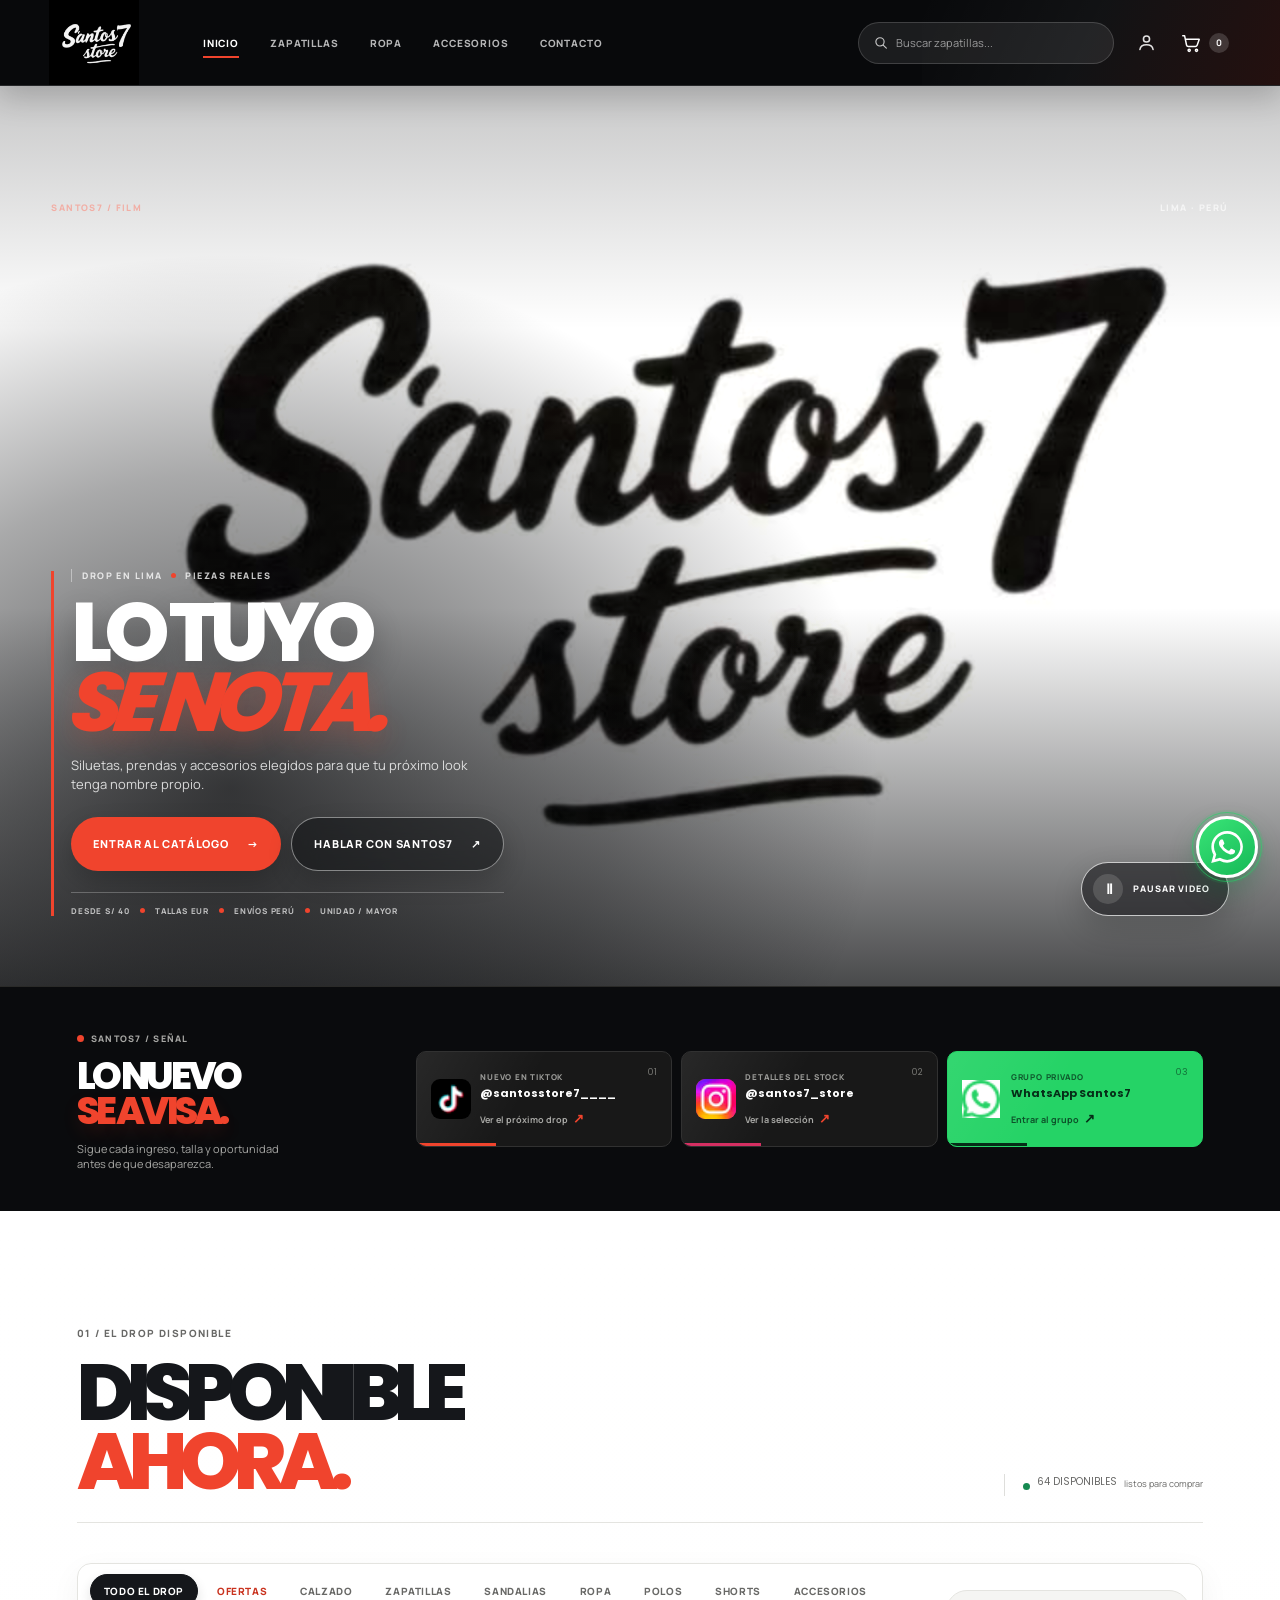
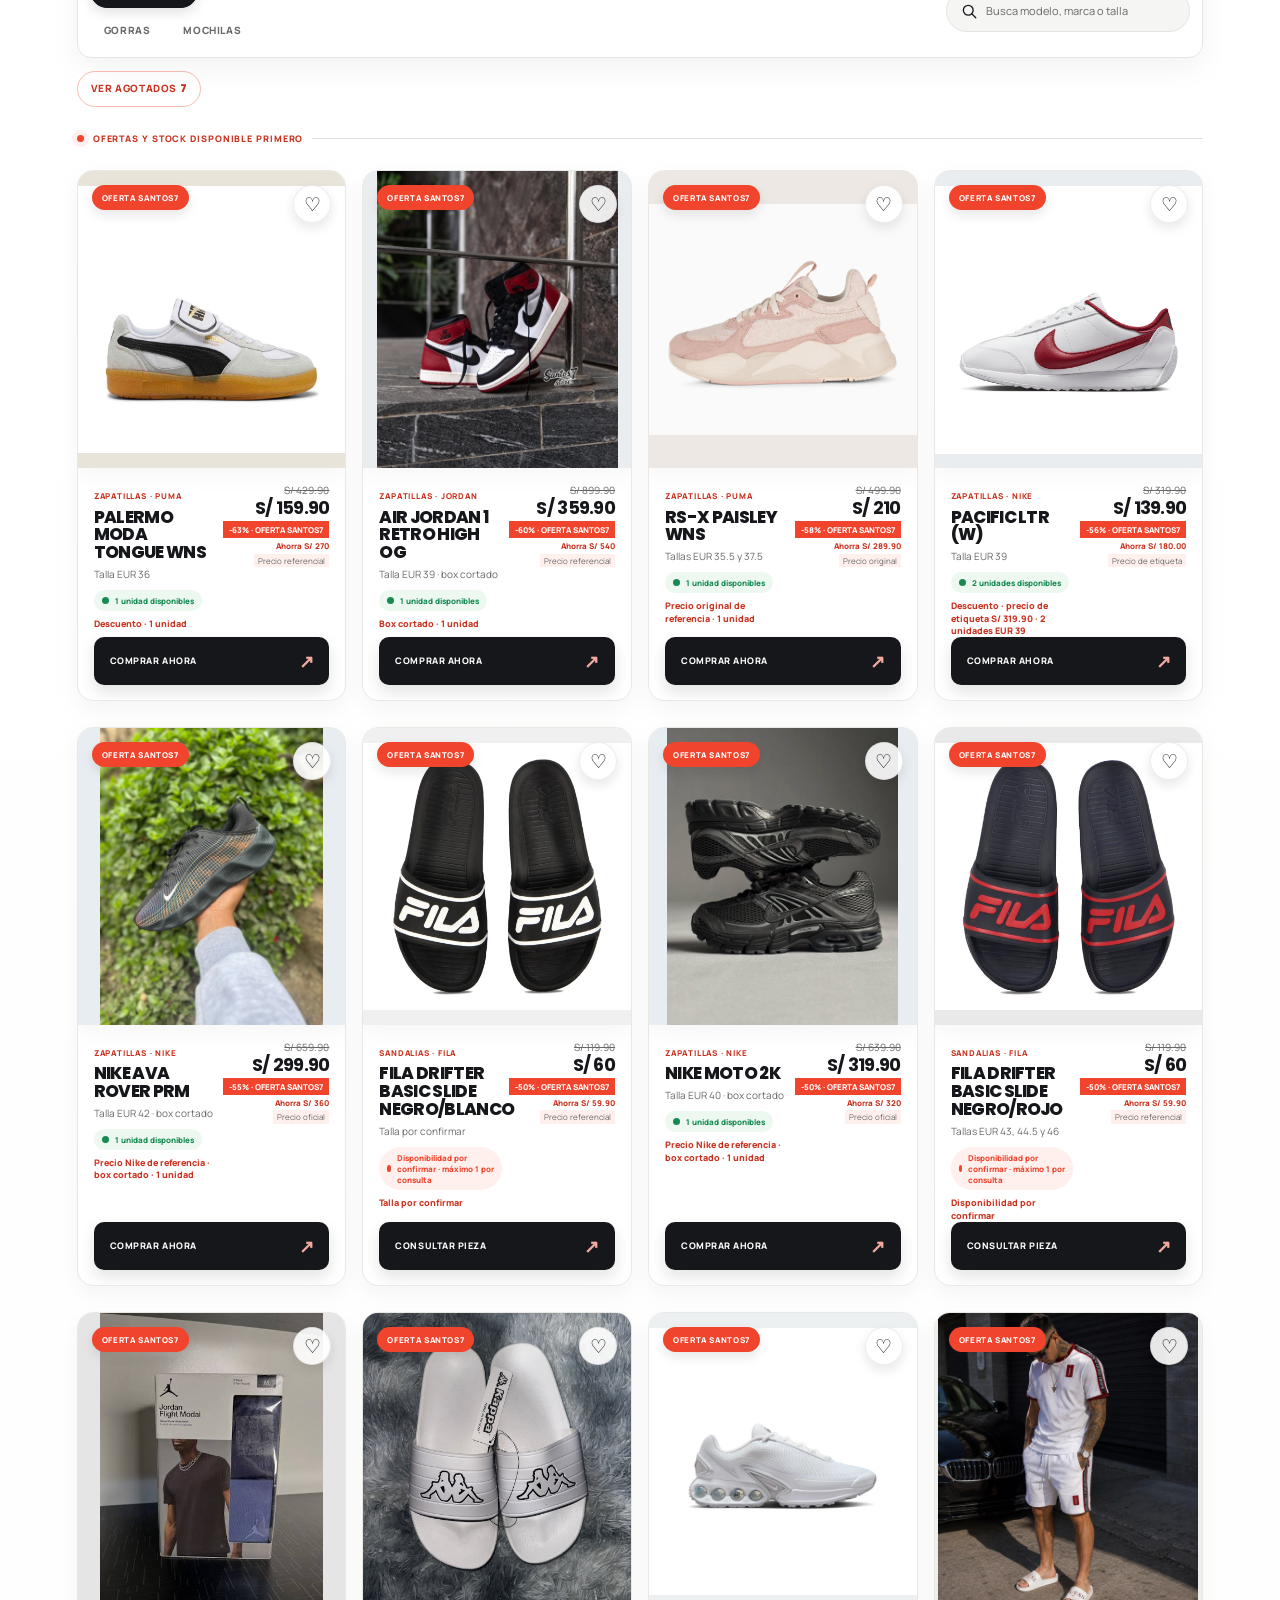
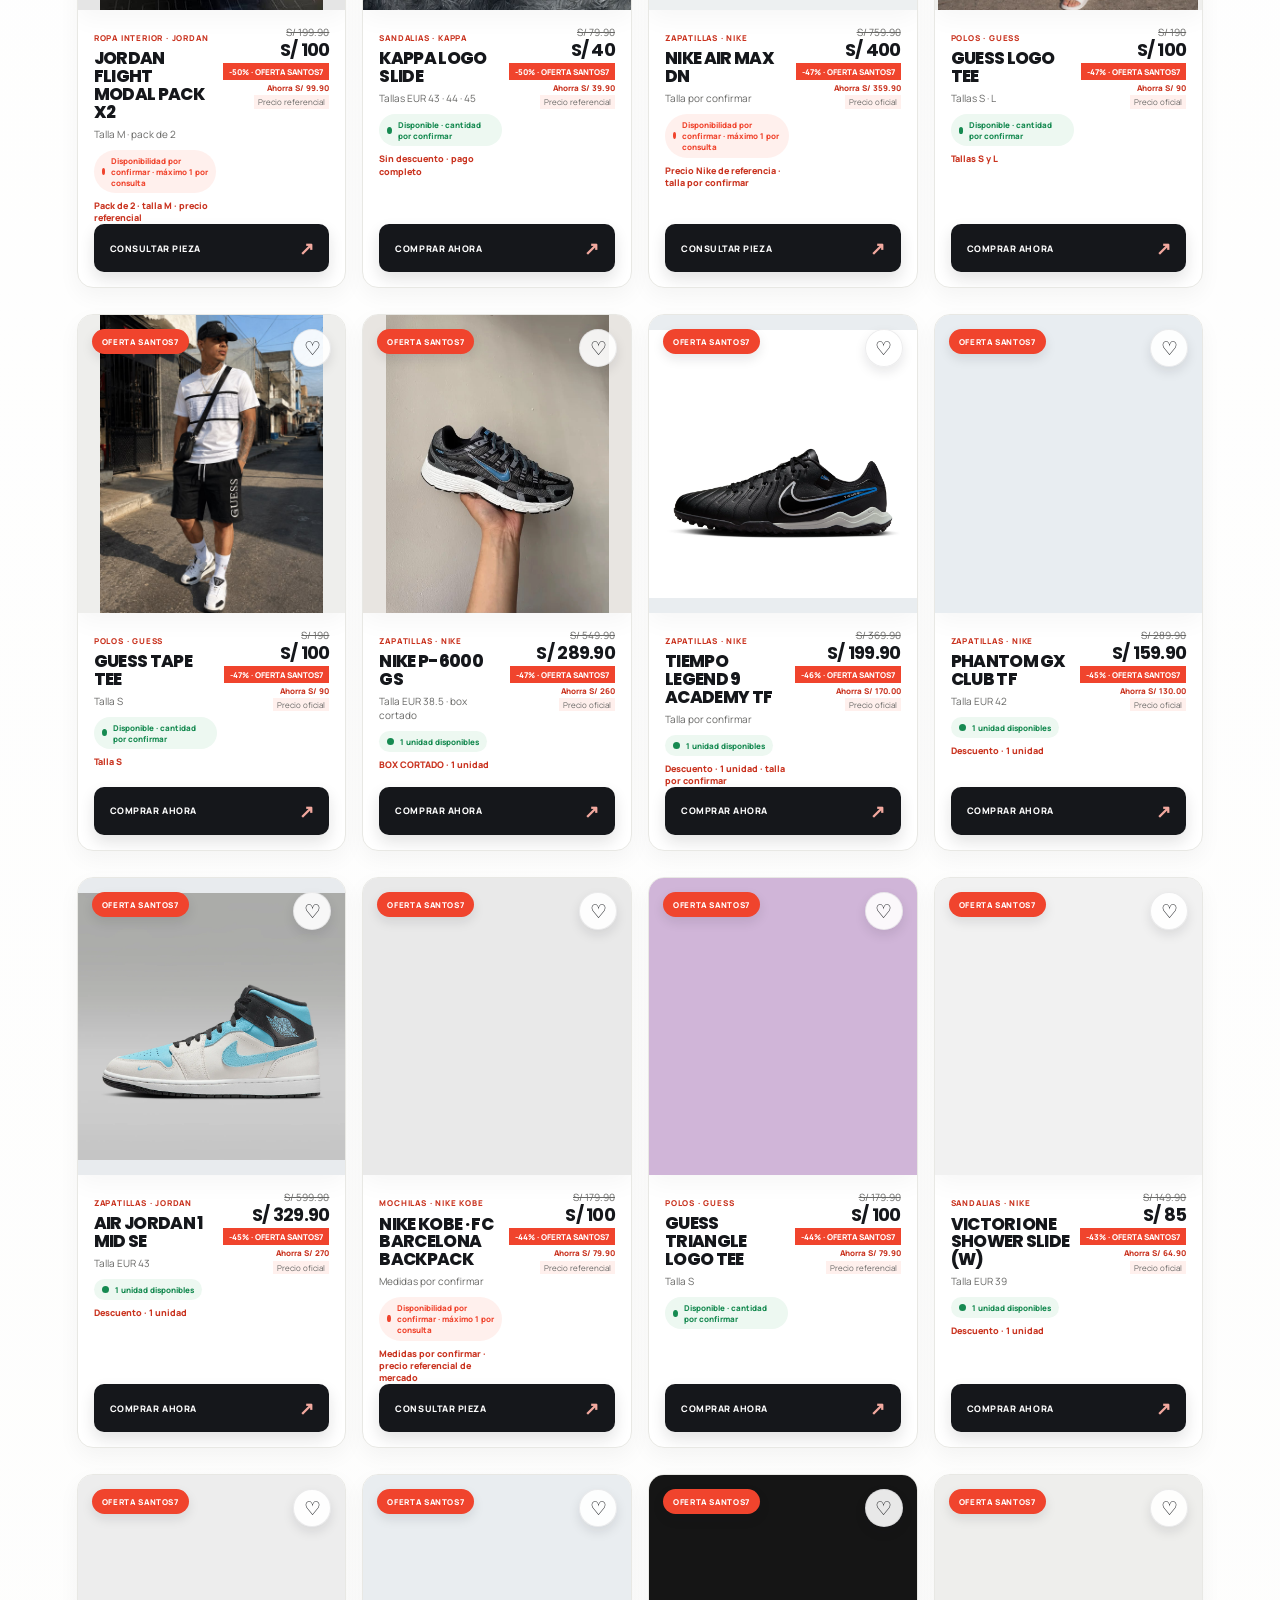
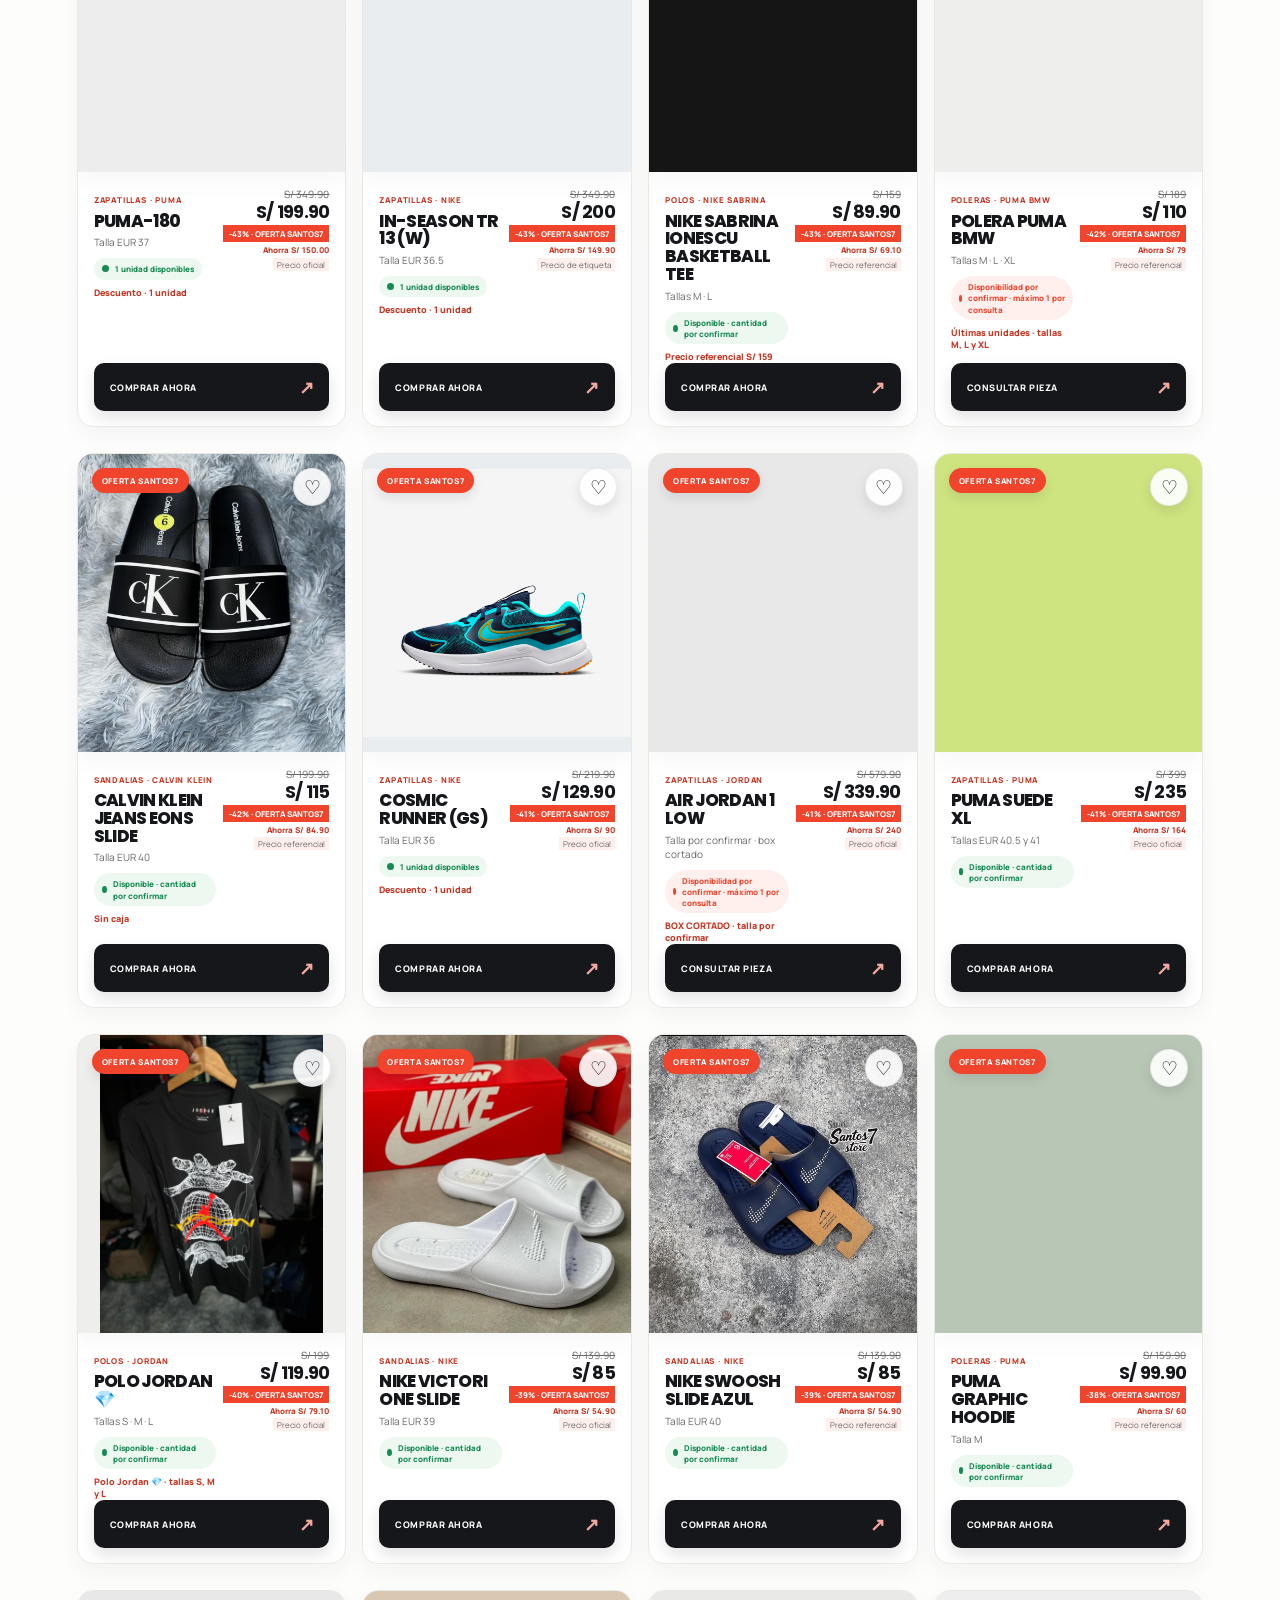
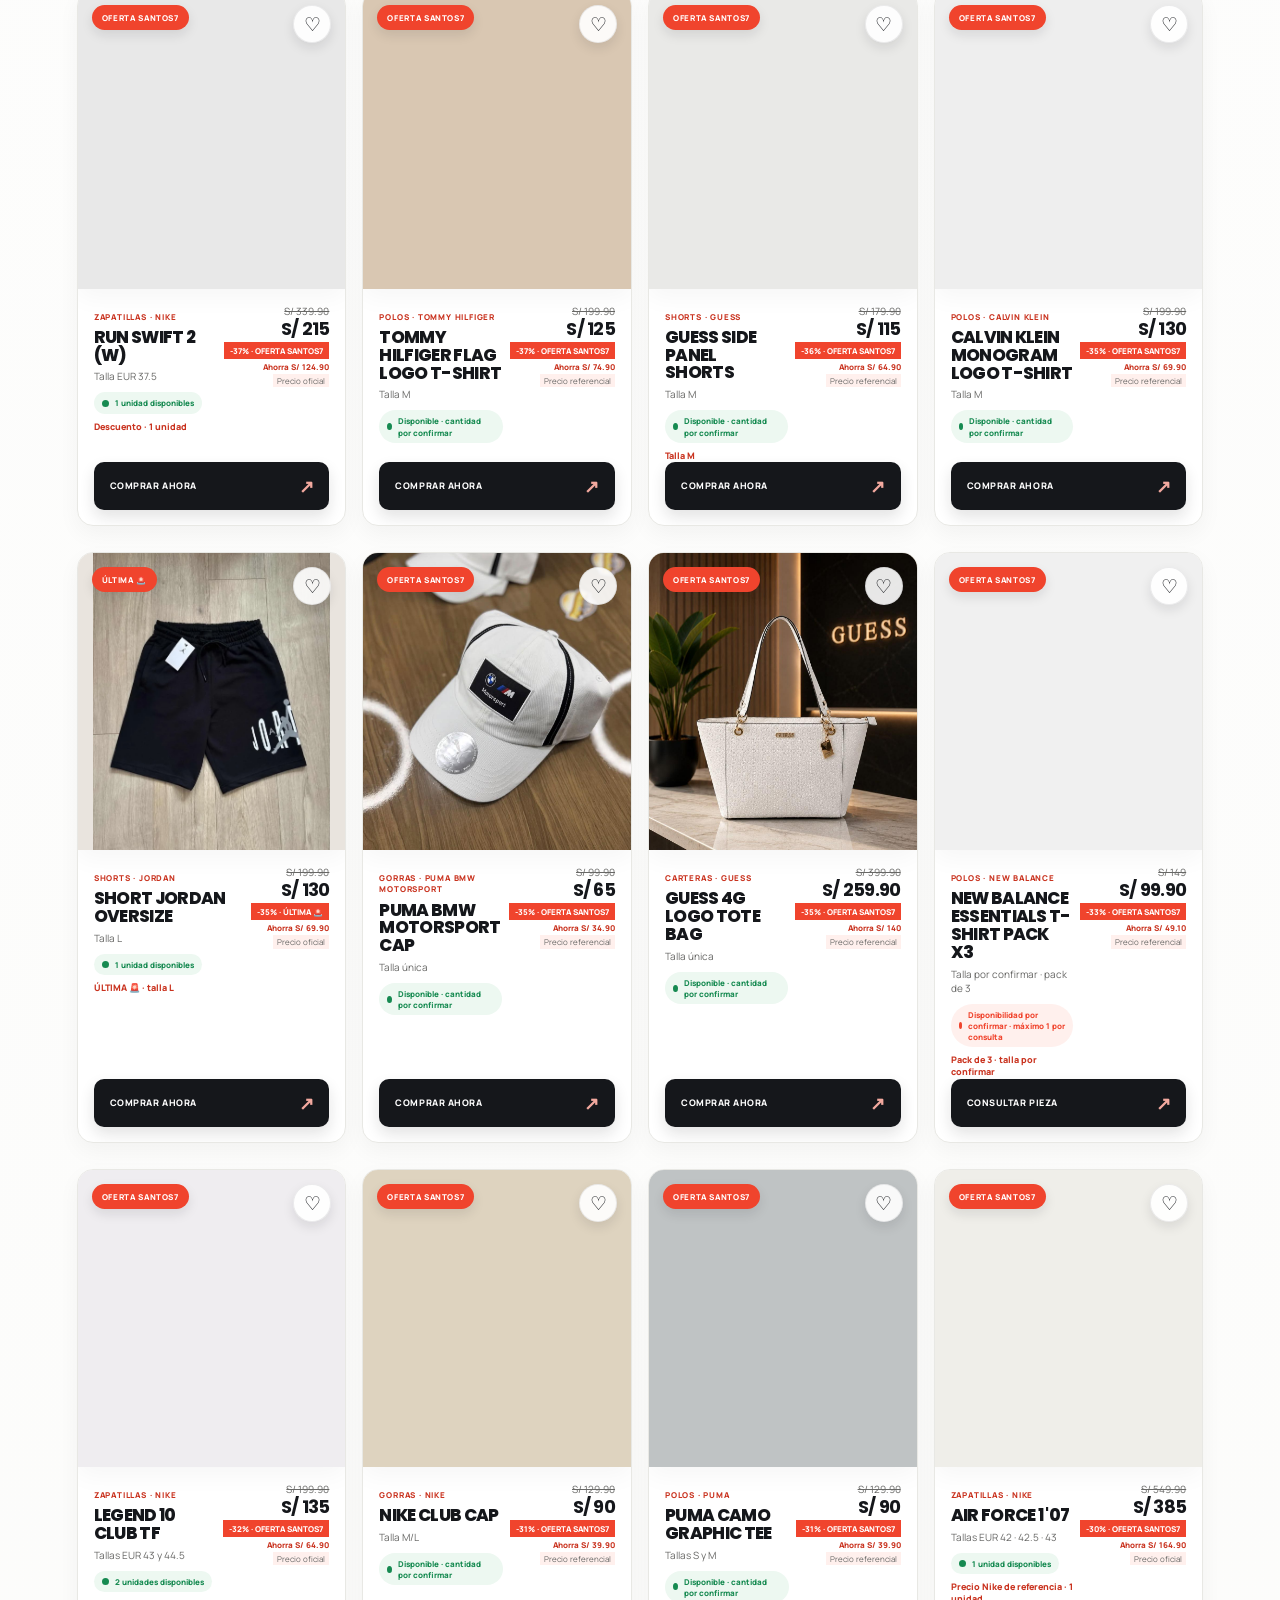
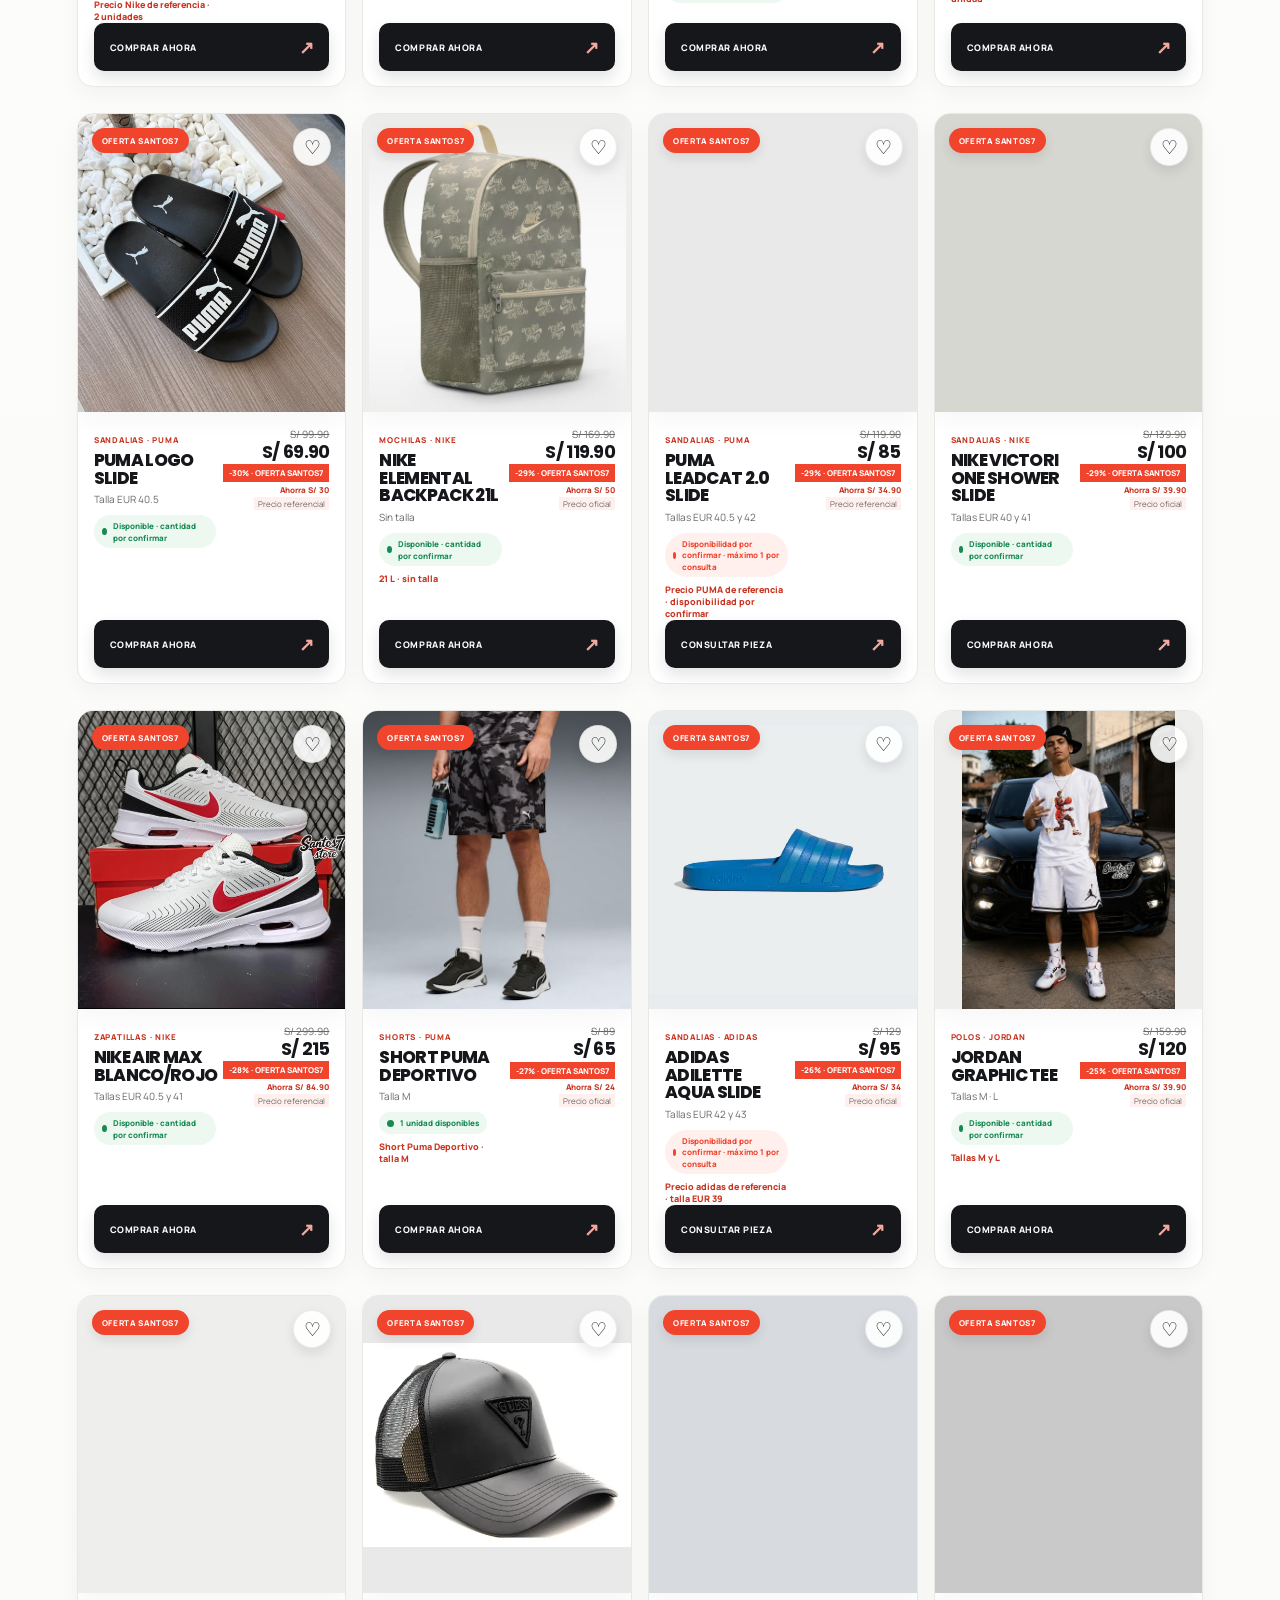
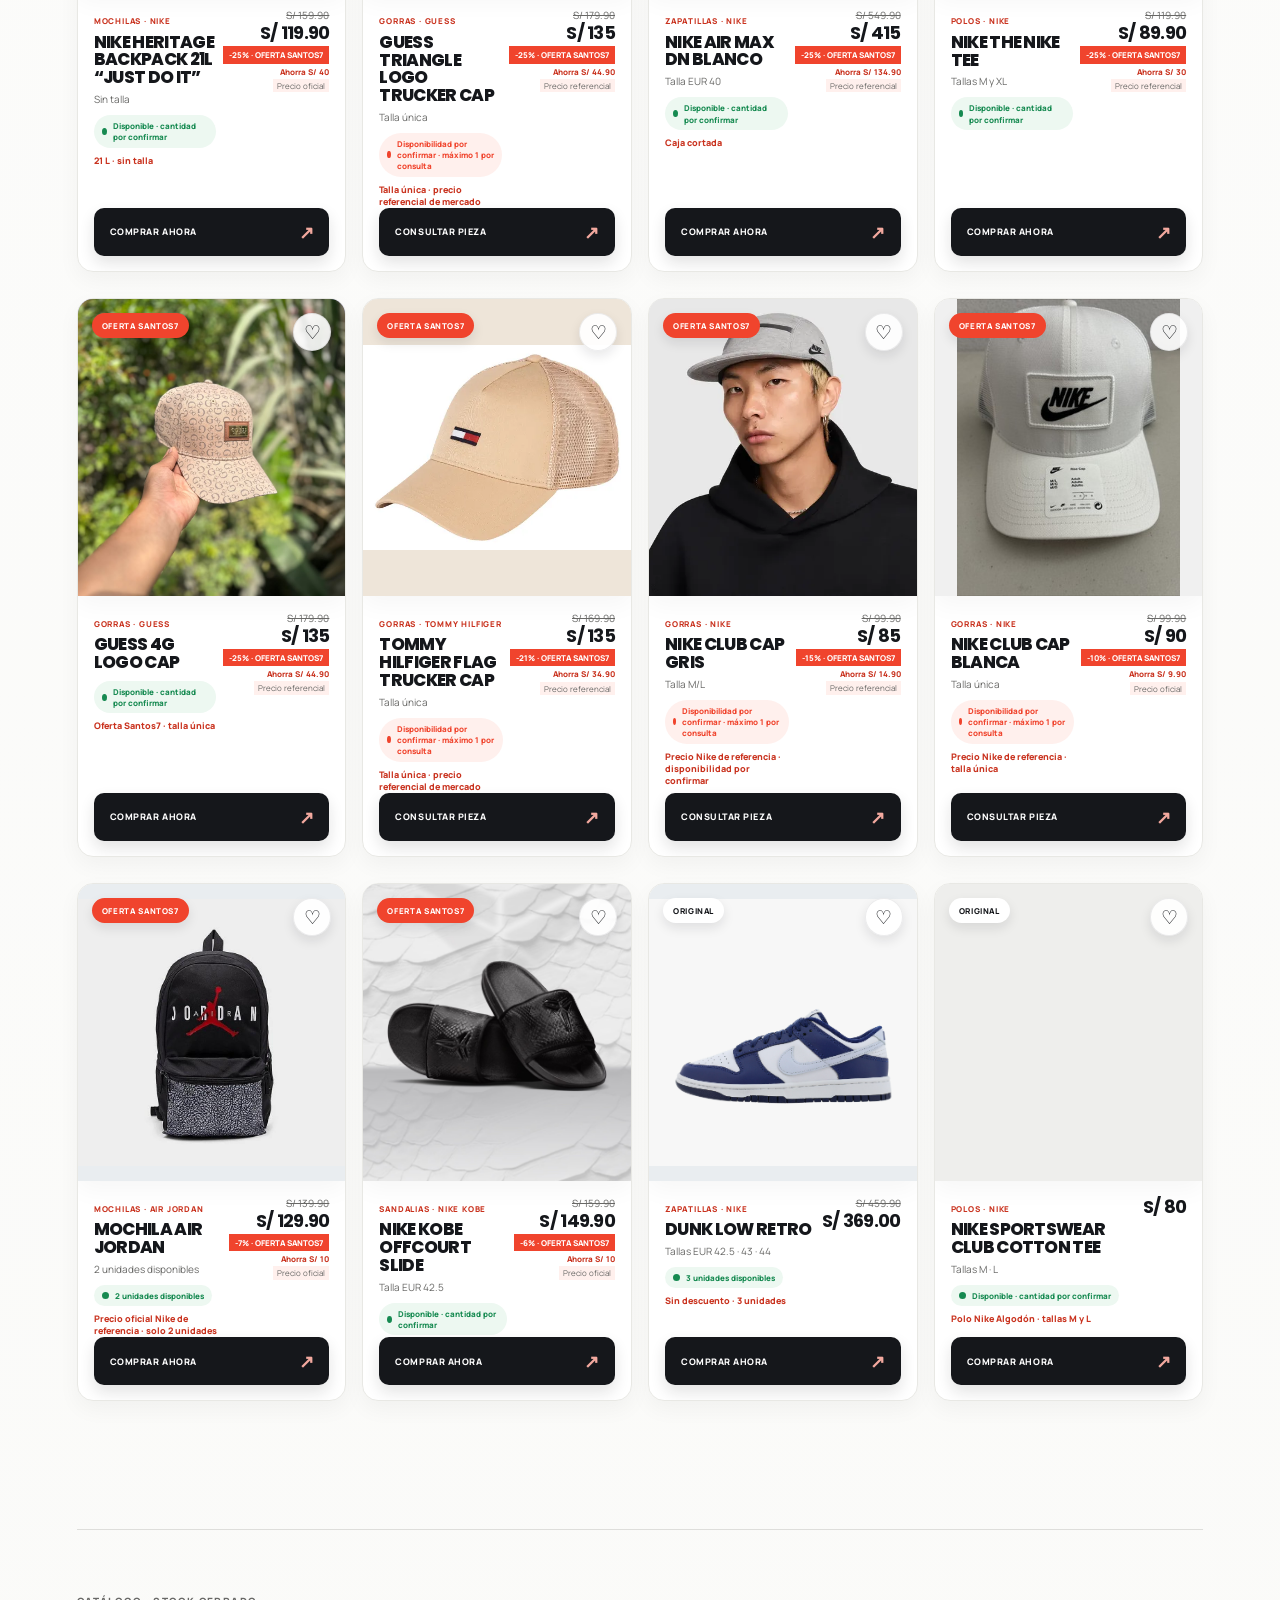
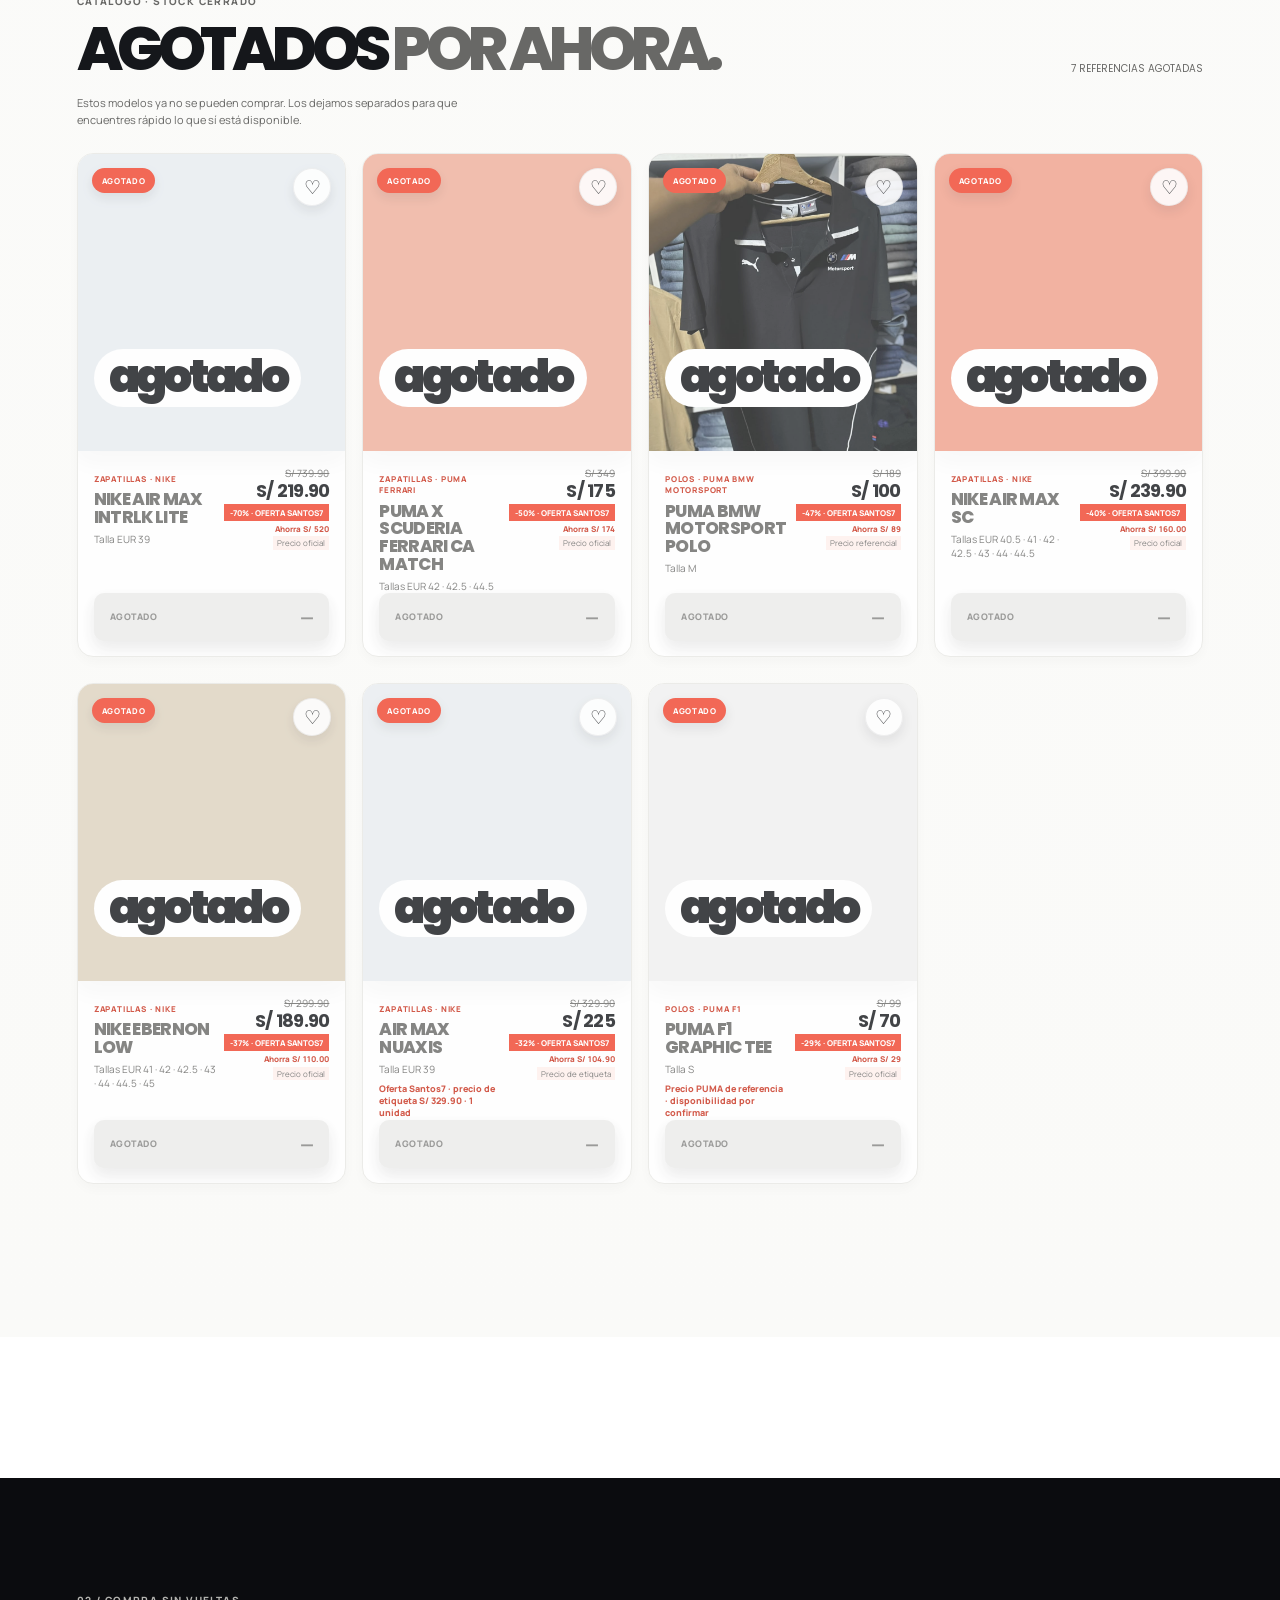
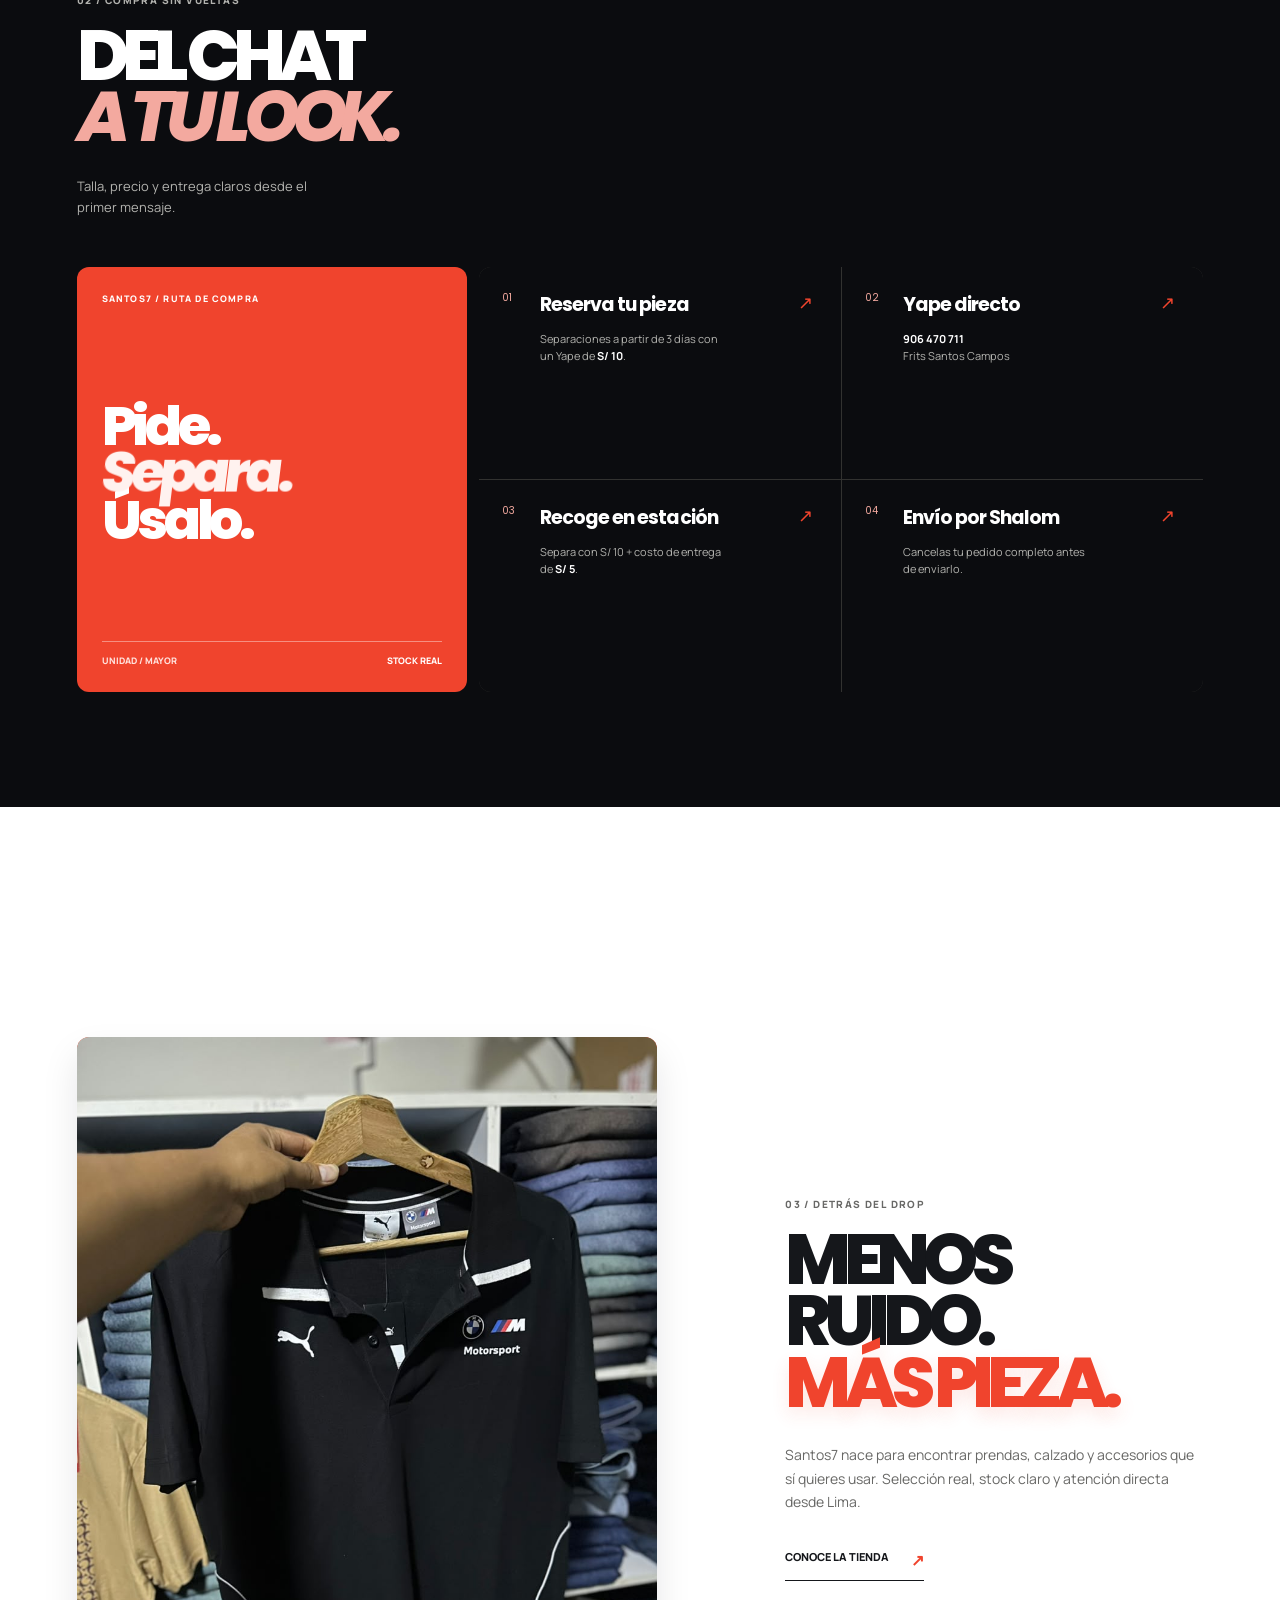
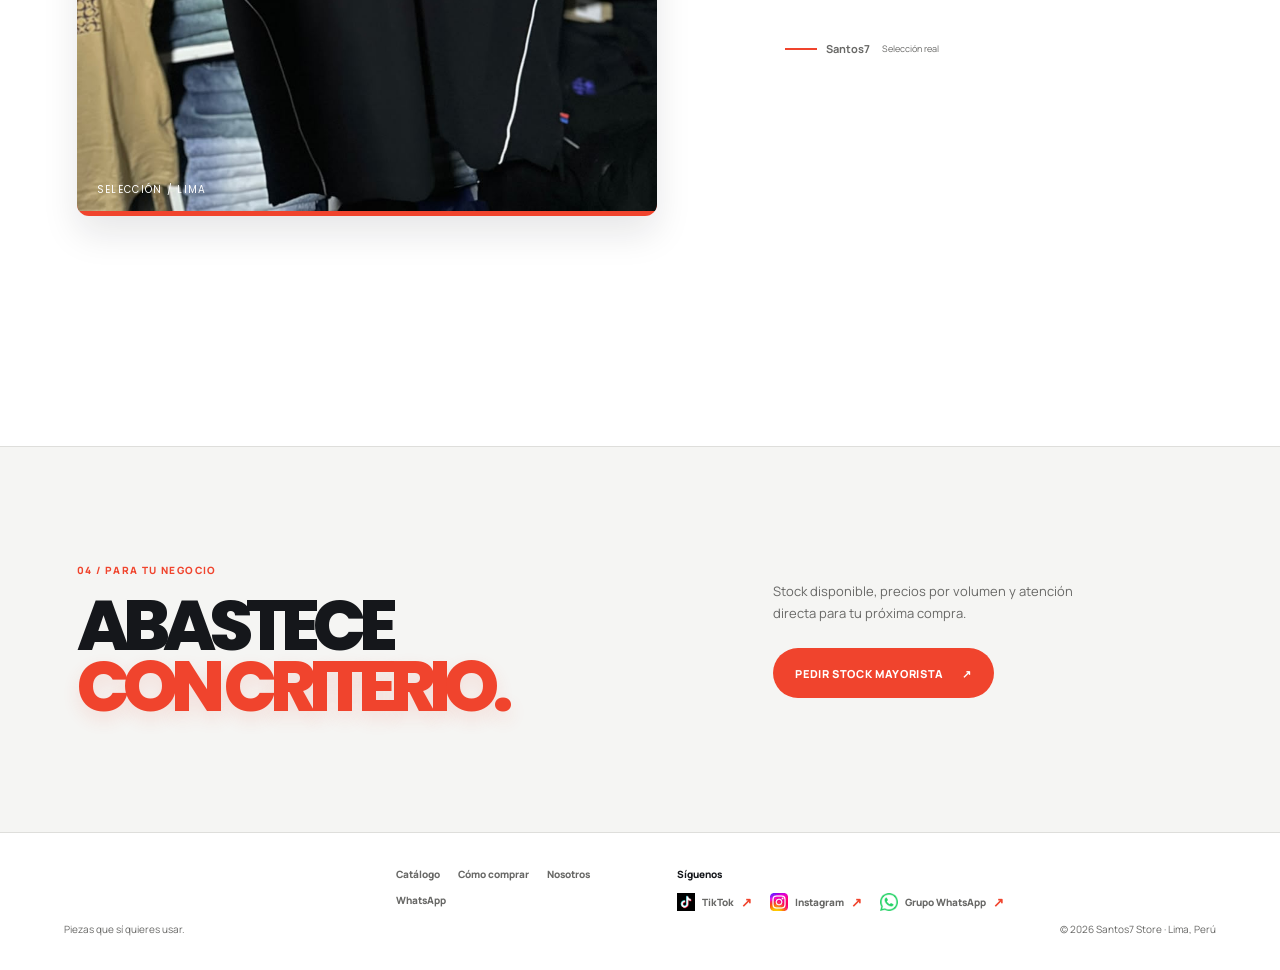
==== commit d6932ab9: "Correct product names from catalog images" ====
--- a/index.html
+++ b/index.html
@@ -187,6 +187,6 @@
   <div class="image-lightbox" id="imageLightbox" aria-hidden="true"><div class="image-lightbox-backdrop" id="imageLightboxBackdrop"></div><section class="image-lightbox-dialog" role="dialog" aria-modal="true" aria-labelledby="imageLightboxTitle"><div class="image-lightbox-head"><div><span class="eyebrow" id="imageLightboxTitle">Vista ampliada</span><span class="image-lightbox-counter" id="imageLightboxCounter">1 / 1</span></div><button class="close-button image-lightbox-close" id="imageLightboxClose" type="button" aria-label="Cerrar galería">×</button></div><div class="image-lightbox-stage"><button class="image-lightbox-control" id="imageLightboxPrevious" type="button" aria-label="Imagen anterior">←</button><img id="imageLightboxImage" class="image-lightbox-image" src="" alt=""><button class="image-lightbox-control" id="imageLightboxNext" type="button" aria-label="Imagen siguiente">→</button></div></section></div>
   <a class="whatsapp-float" href="https://wa.me/51906470711?text=Hola%20Santos7%20Store%2C%20quiero%20consultar%20por%20un%20producto." target="_blank" rel="noopener" title="Escribir por WhatsApp" aria-label="Escribir por WhatsApp al +51 906 470 711"><svg class="whatsapp-icon" viewBox="0 0 24 24" aria-hidden="true"><path d="M20.52 3.48A11.83 11.83 0 0 0 12.1 0C5.57 0 .26 5.31.26 11.84c0 2.09.55 4.13 1.6 5.93L.16 24l6.37-1.67a11.8 11.8 0 0 0 5.56 1.41h.01c6.52 0 11.83-5.31 11.83-11.84 0-3.16-1.23-6.13-3.41-8.42Zm-8.42 18.22h-.01a9.82 9.82 0 0 1-5-1.37l-.36-.21-3.78.99 1.01-3.69-.23-.38a9.82 9.82 0 0 1-1.51-5.2C2.22 6.42 6.65 2 12.1 2c2.64 0 5.12 1.03 6.98 2.9a9.82 9.82 0 0 1 2.9 6.99c0 5.42-4.43 9.81-9.88 9.81Zm5.4-7.35c-.3-.15-1.77-.87-2.05-.97-.27-.1-.47-.15-.67.15-.2.3-.77.97-.94 1.17-.17.2-.35.22-.65.07-.3-.15-1.27-.47-2.42-1.49-.9-.8-1.5-1.78-1.67-2.08-.17-.3-.02-.46.13-.61.13-.13.3-.35.45-.52.15-.17.2-.3.3-.5.1-.2.05-.37-.02-.52-.07-.15-.67-1.62-.92-2.22-.24-.58-.49-.5-.67-.51h-.57c-.2 0-.52.07-.8.37-.27.3-1.04 1.02-1.04 2.49s1.07 2.89 1.22 3.09c.15.2 2.1 3.21 5.08 4.5.71.31 1.26.49 1.69.62.71.23 1.36.2 1.87.12.57-.09 1.77-.72 2.02-1.42.25-.7.25-1.3.17-1.42-.07-.12-.27-.2-.57-.35Z"></path></svg></a>
   <div class="toast" id="toast" role="status" aria-live="polite"></div>
-  <script type="module" src="script.js?v=20260913-14"></script>
+  <script type="module" src="script.js?v=20260913-15"></script>
 </body>
 </html>
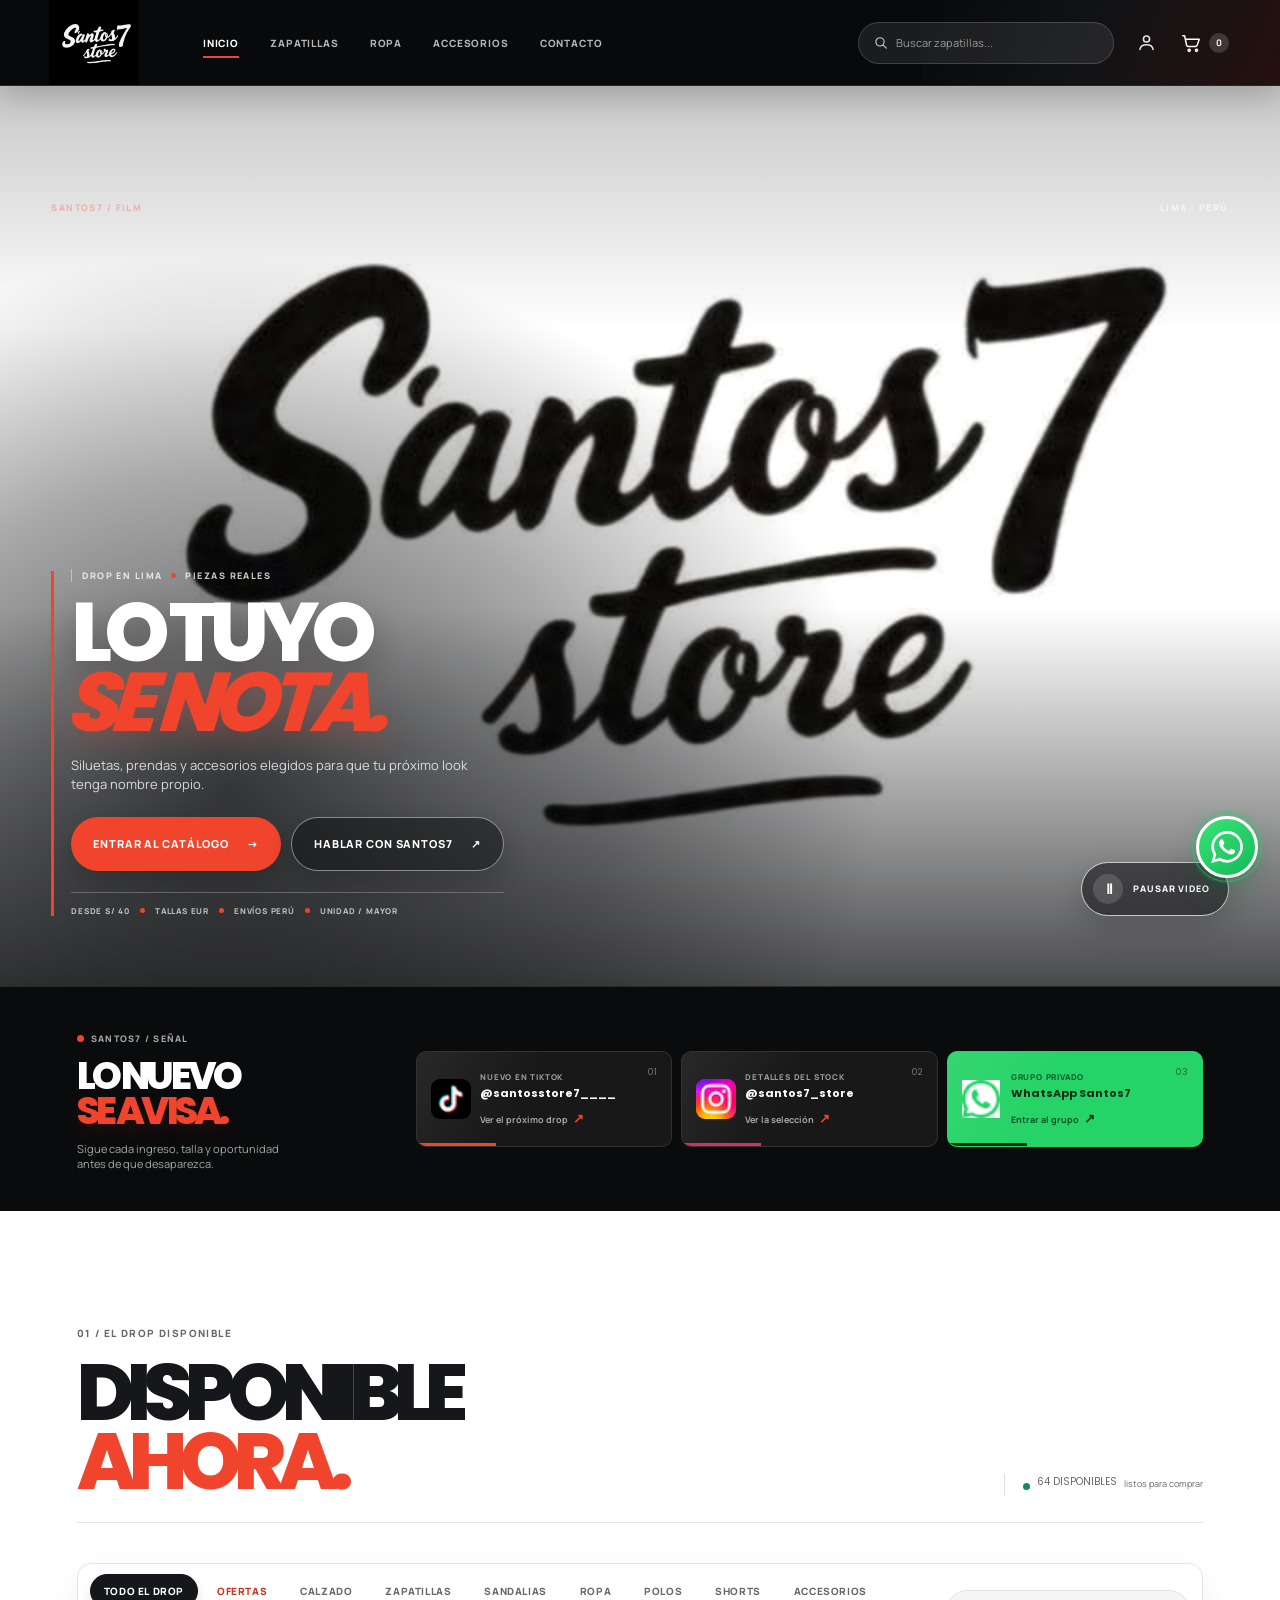
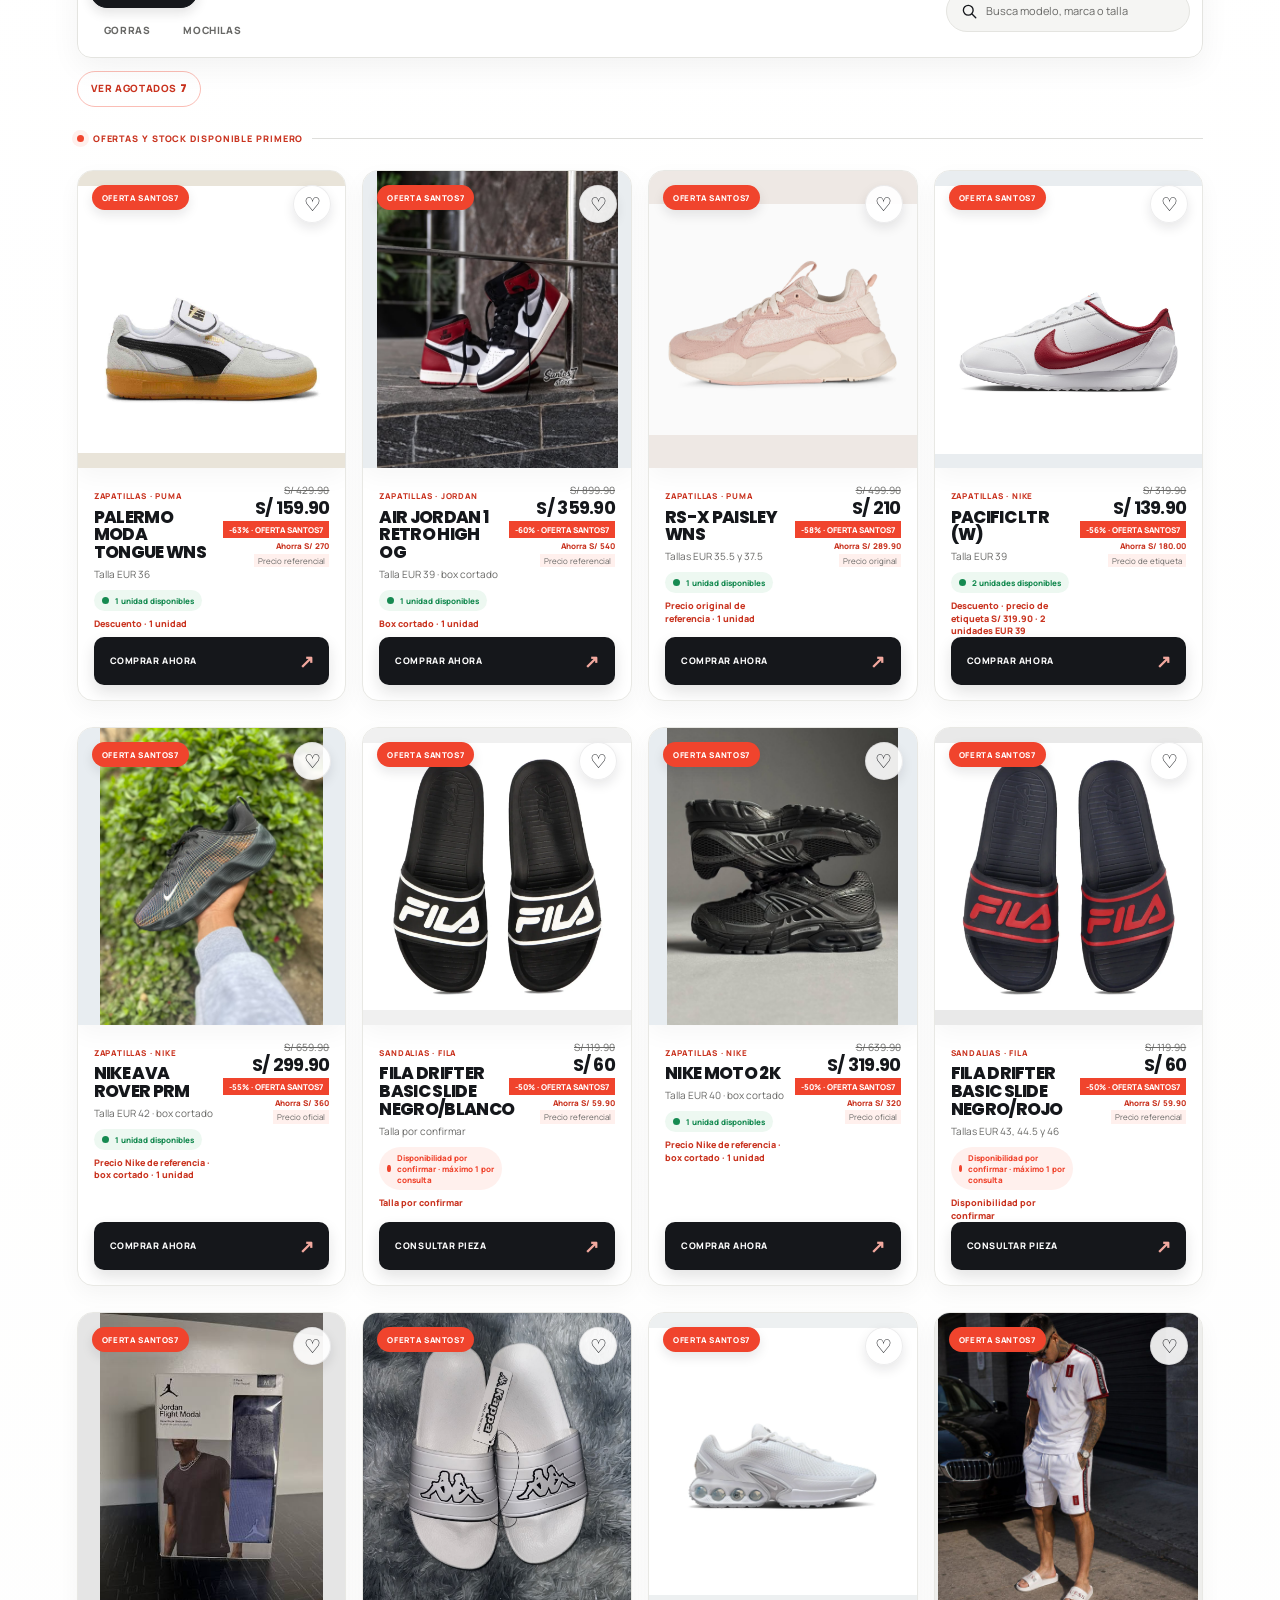
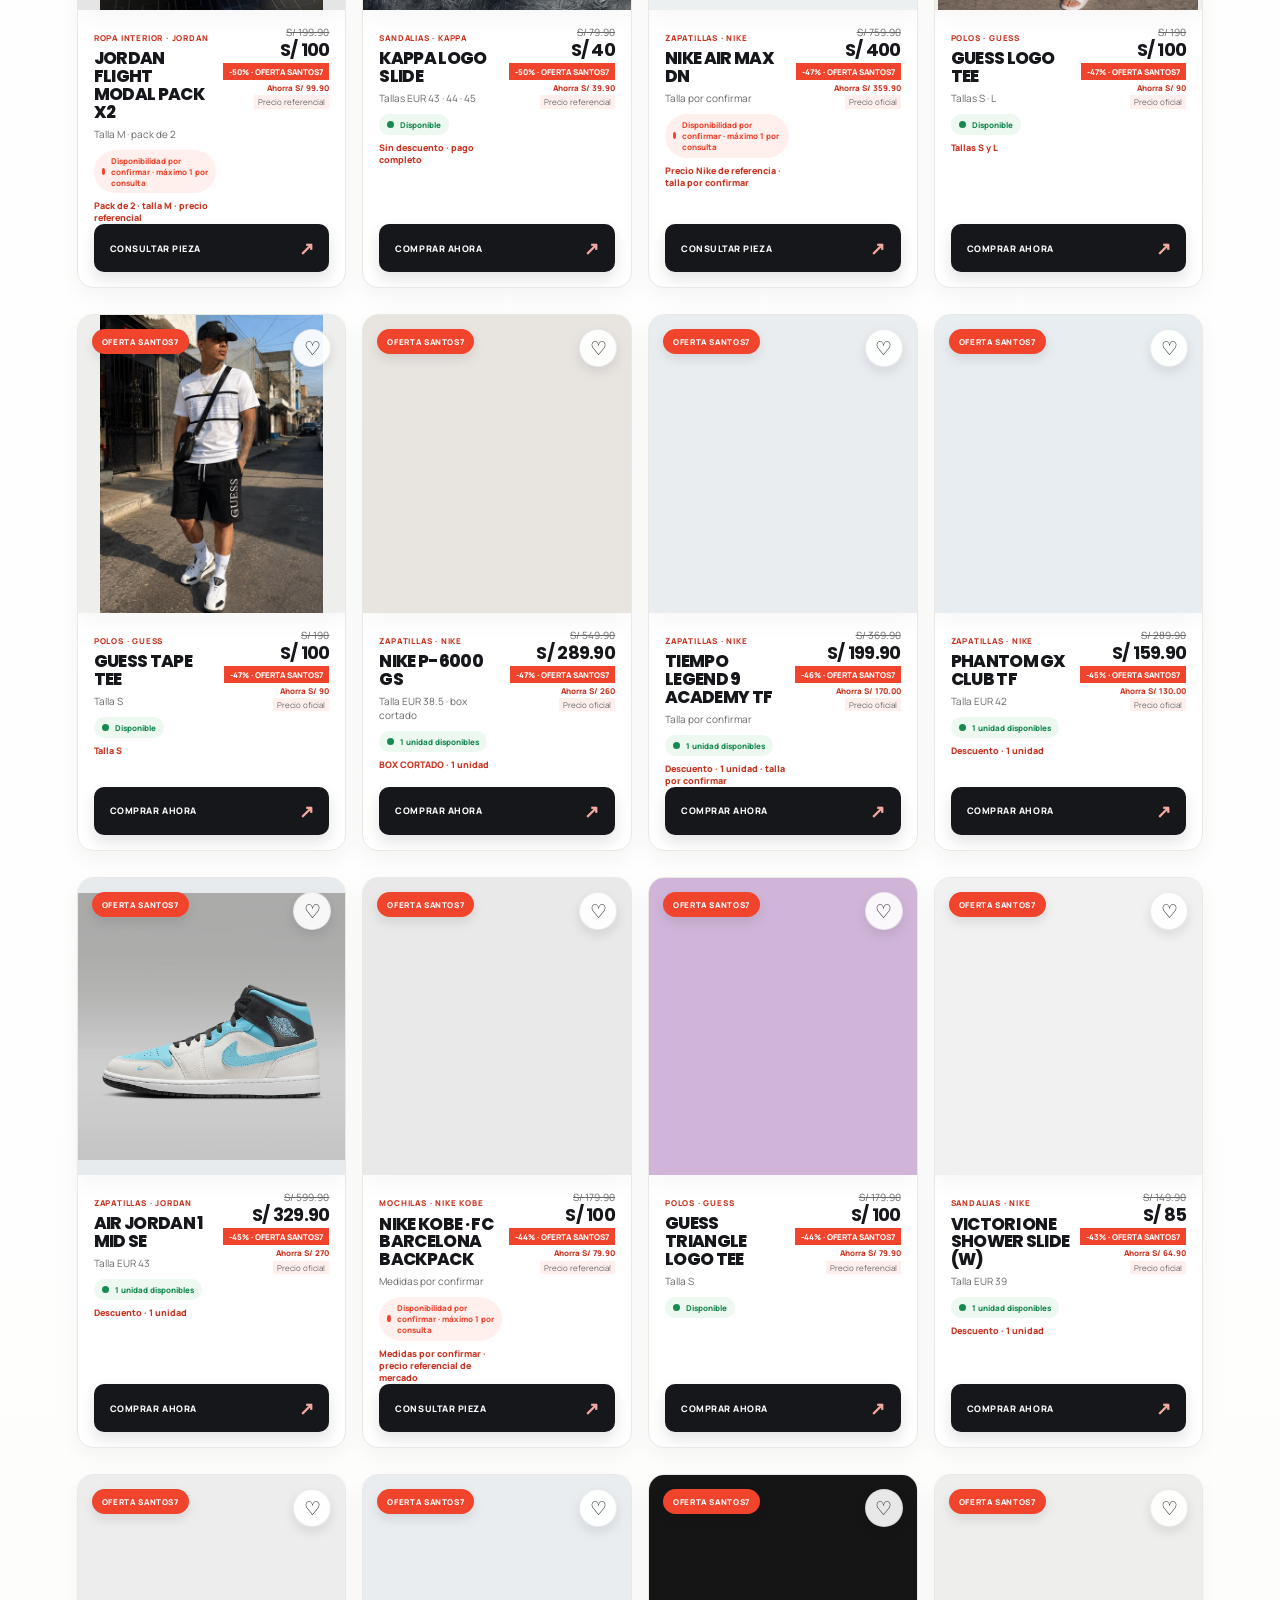
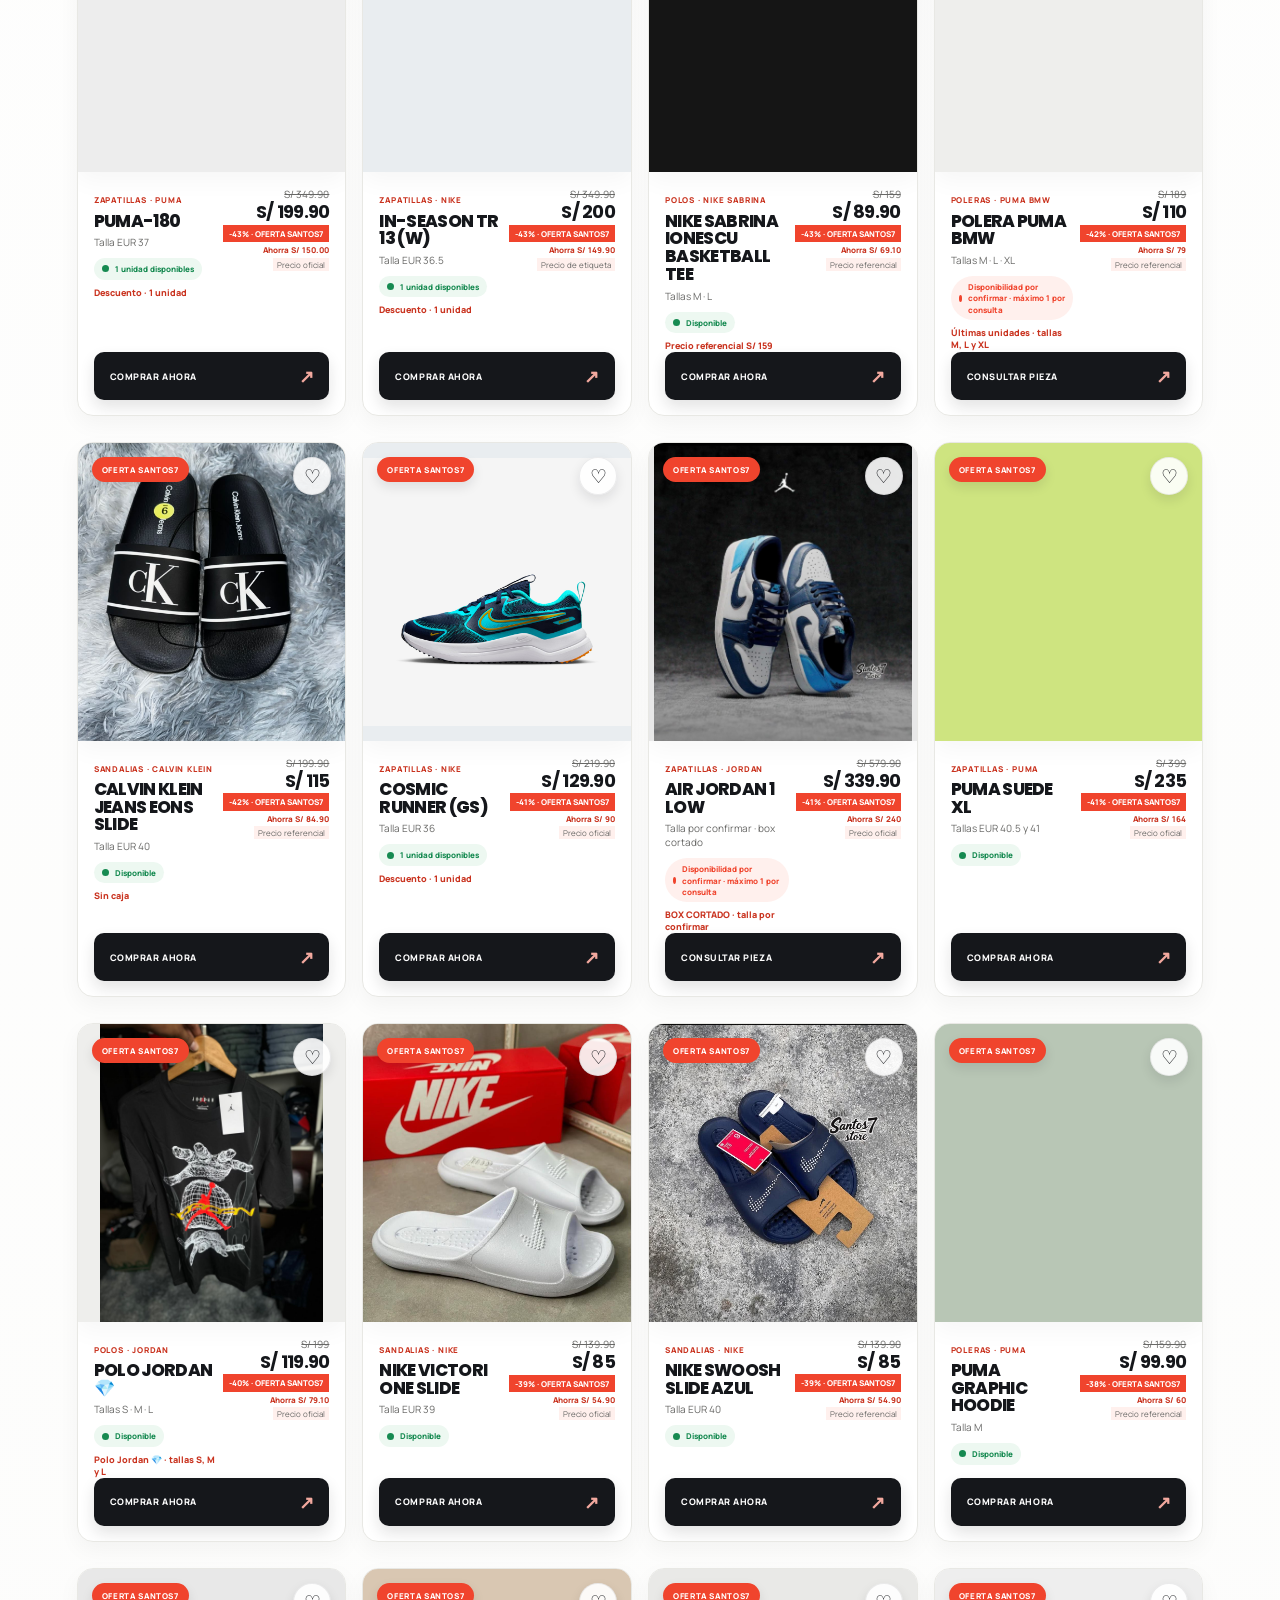
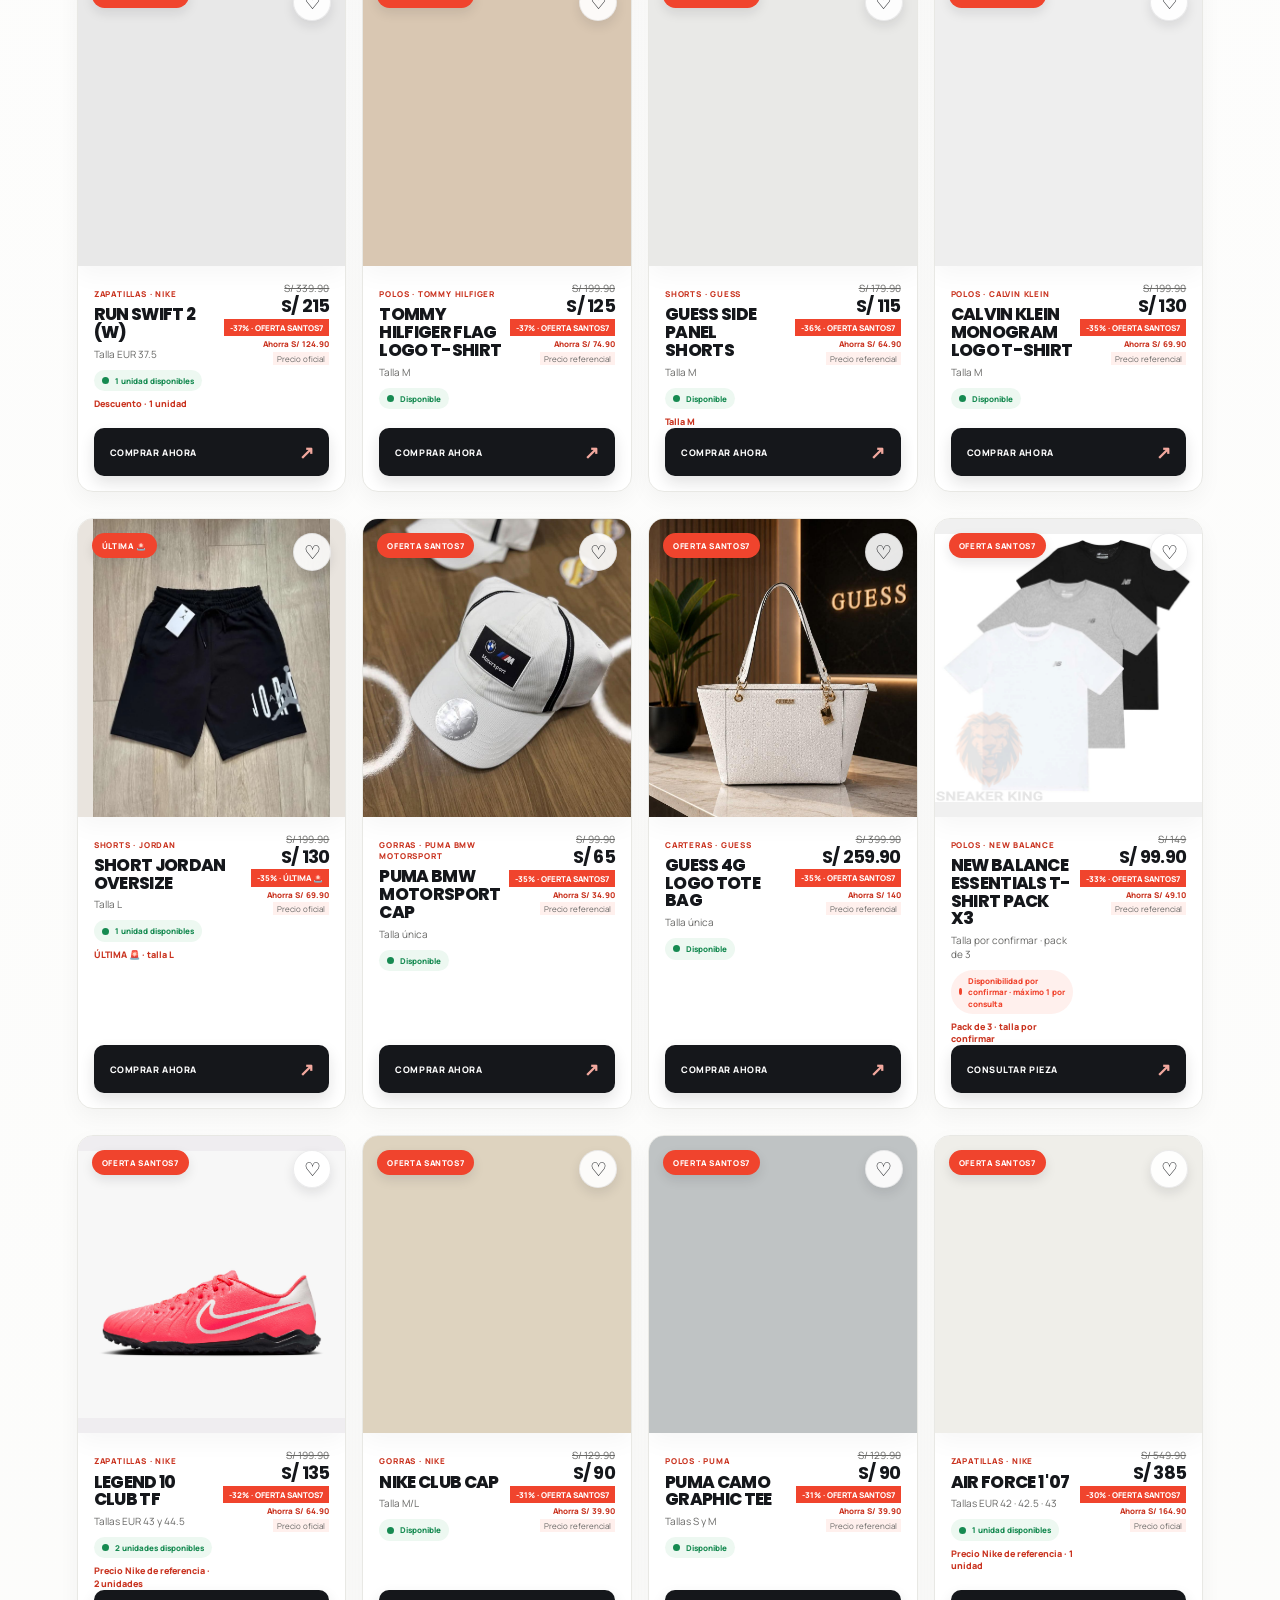
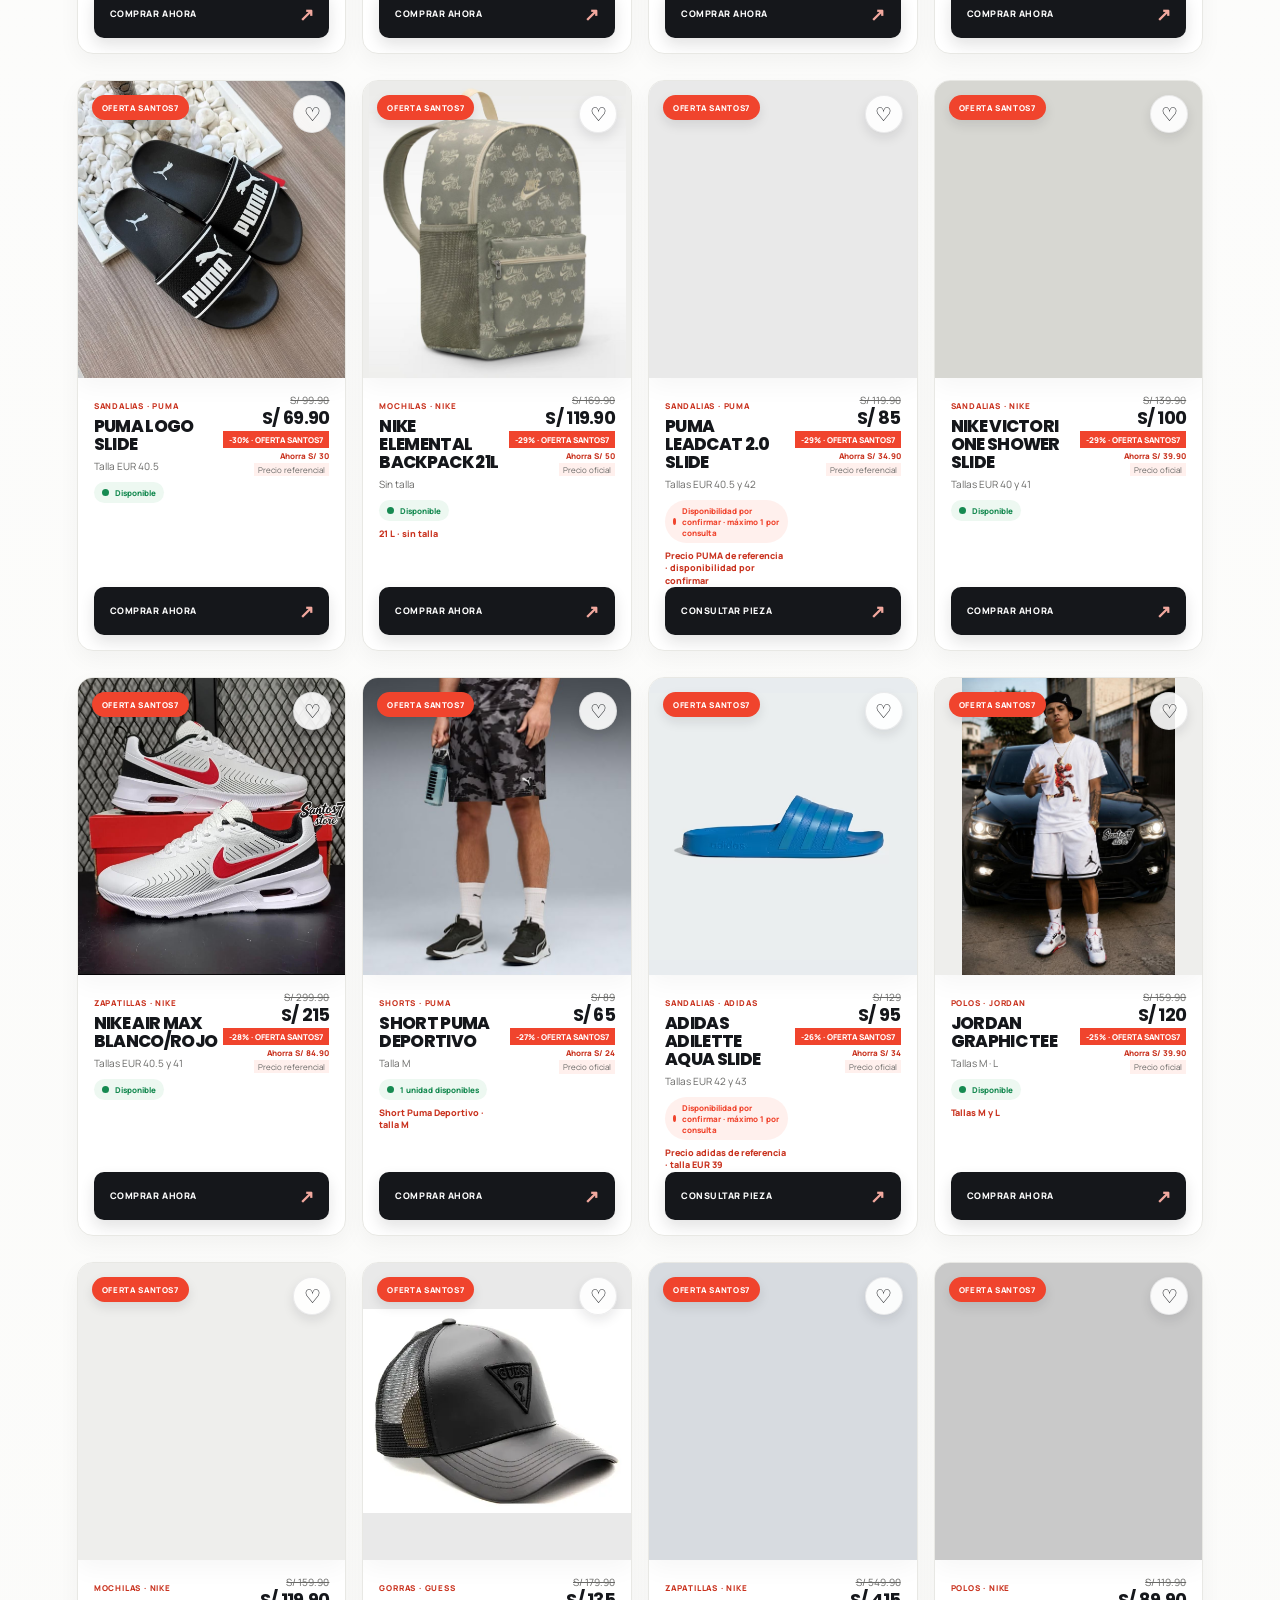
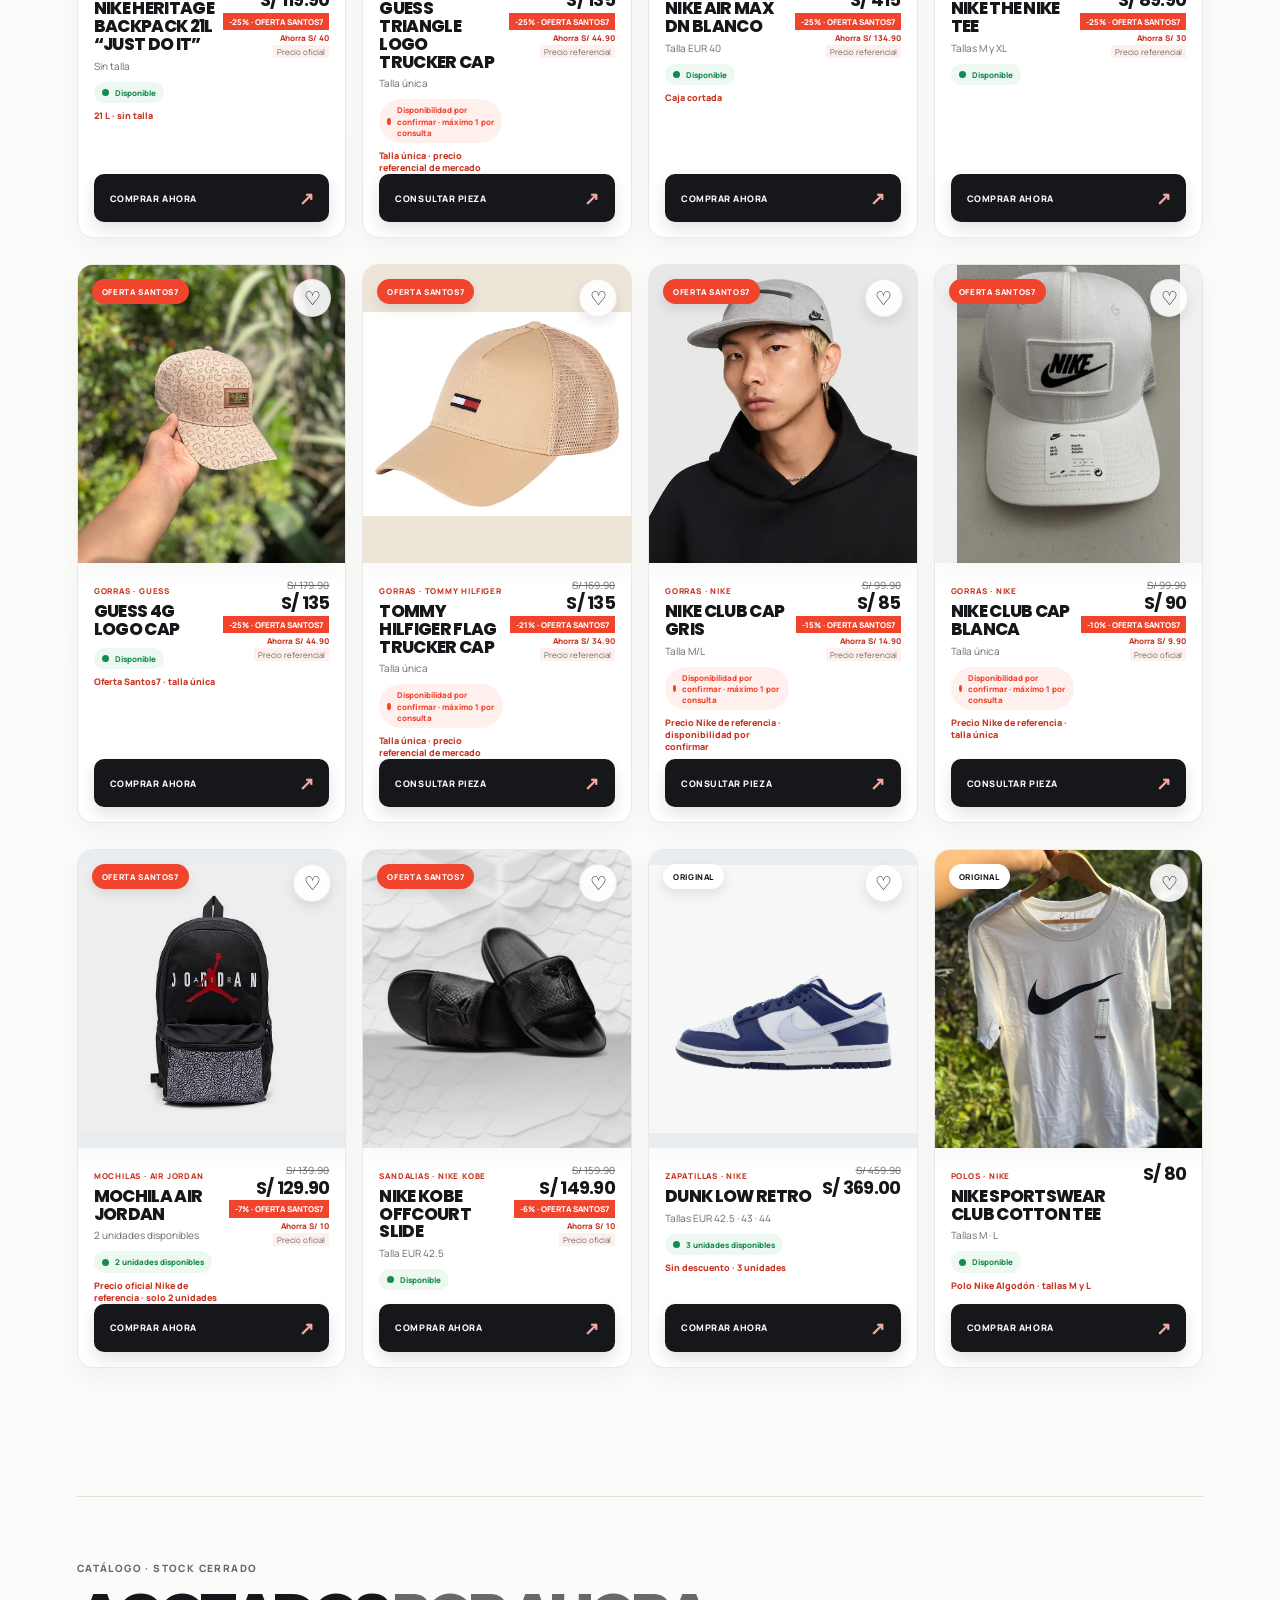
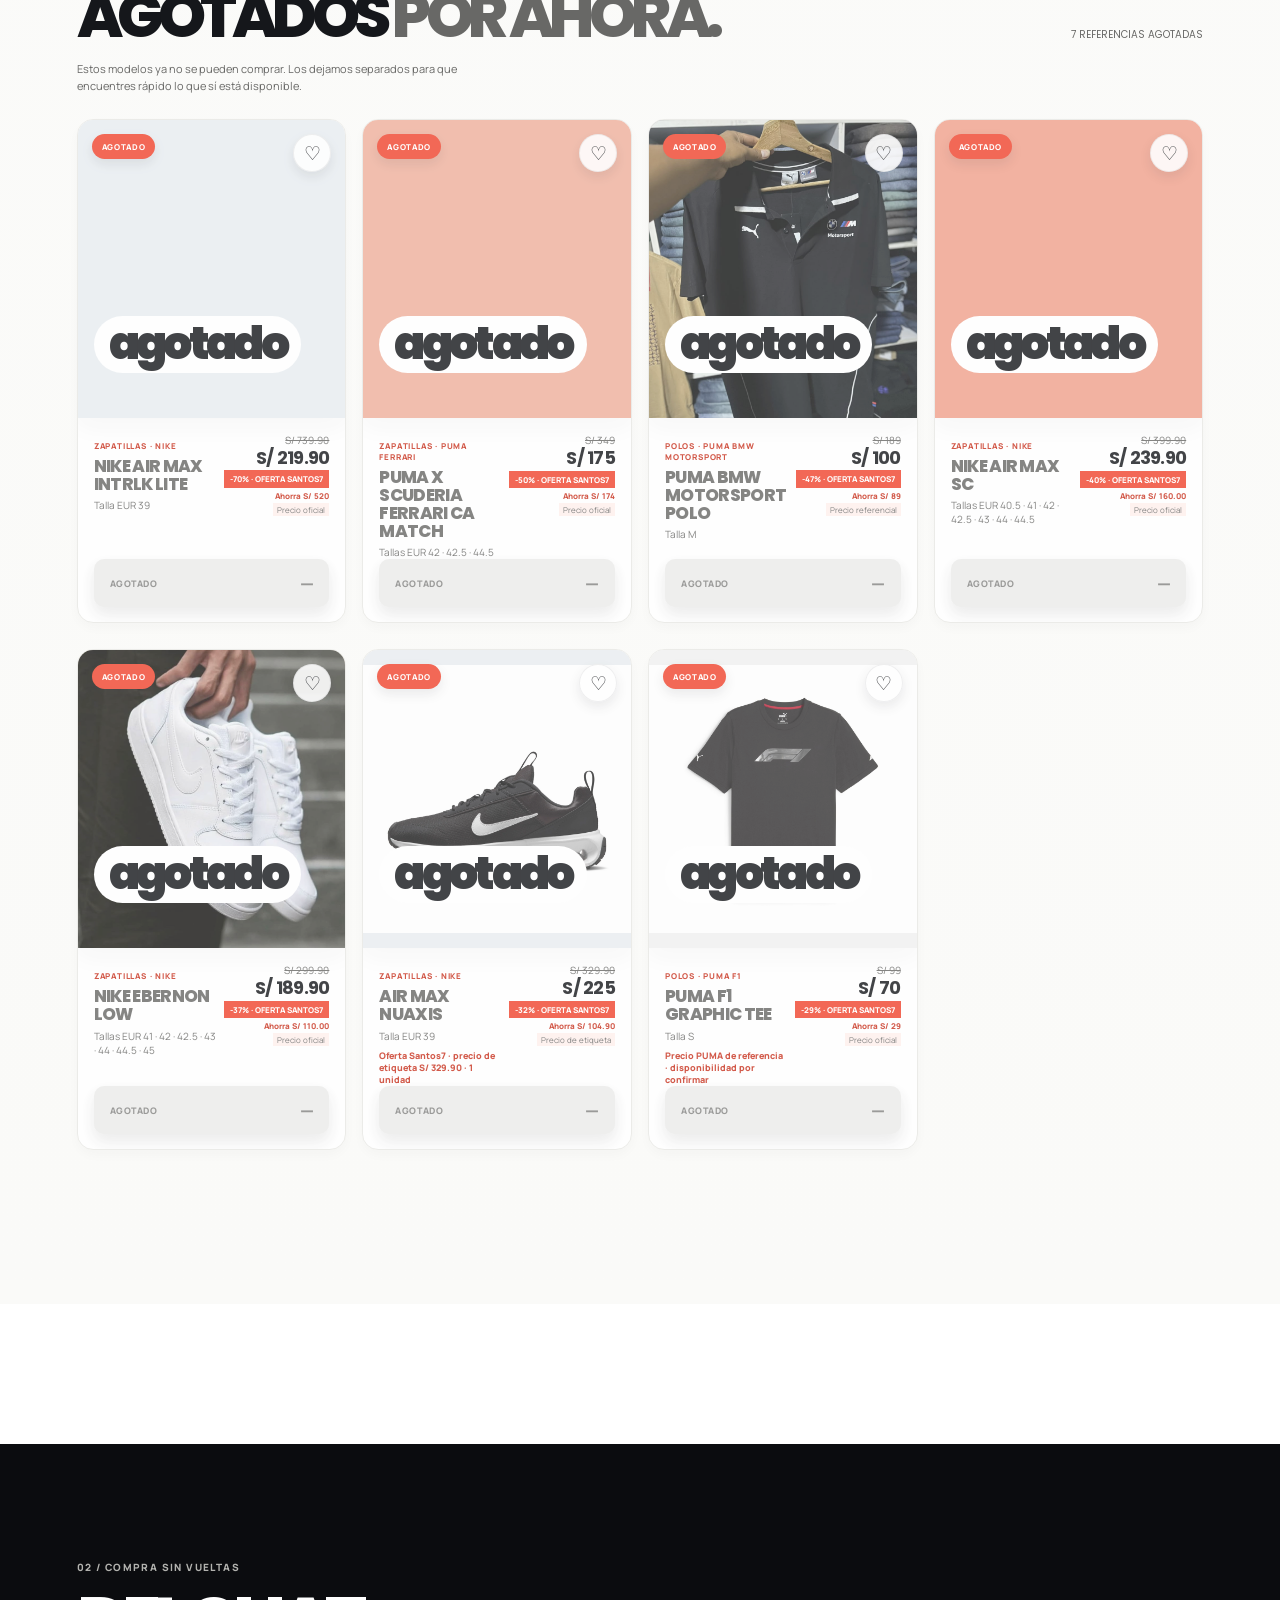
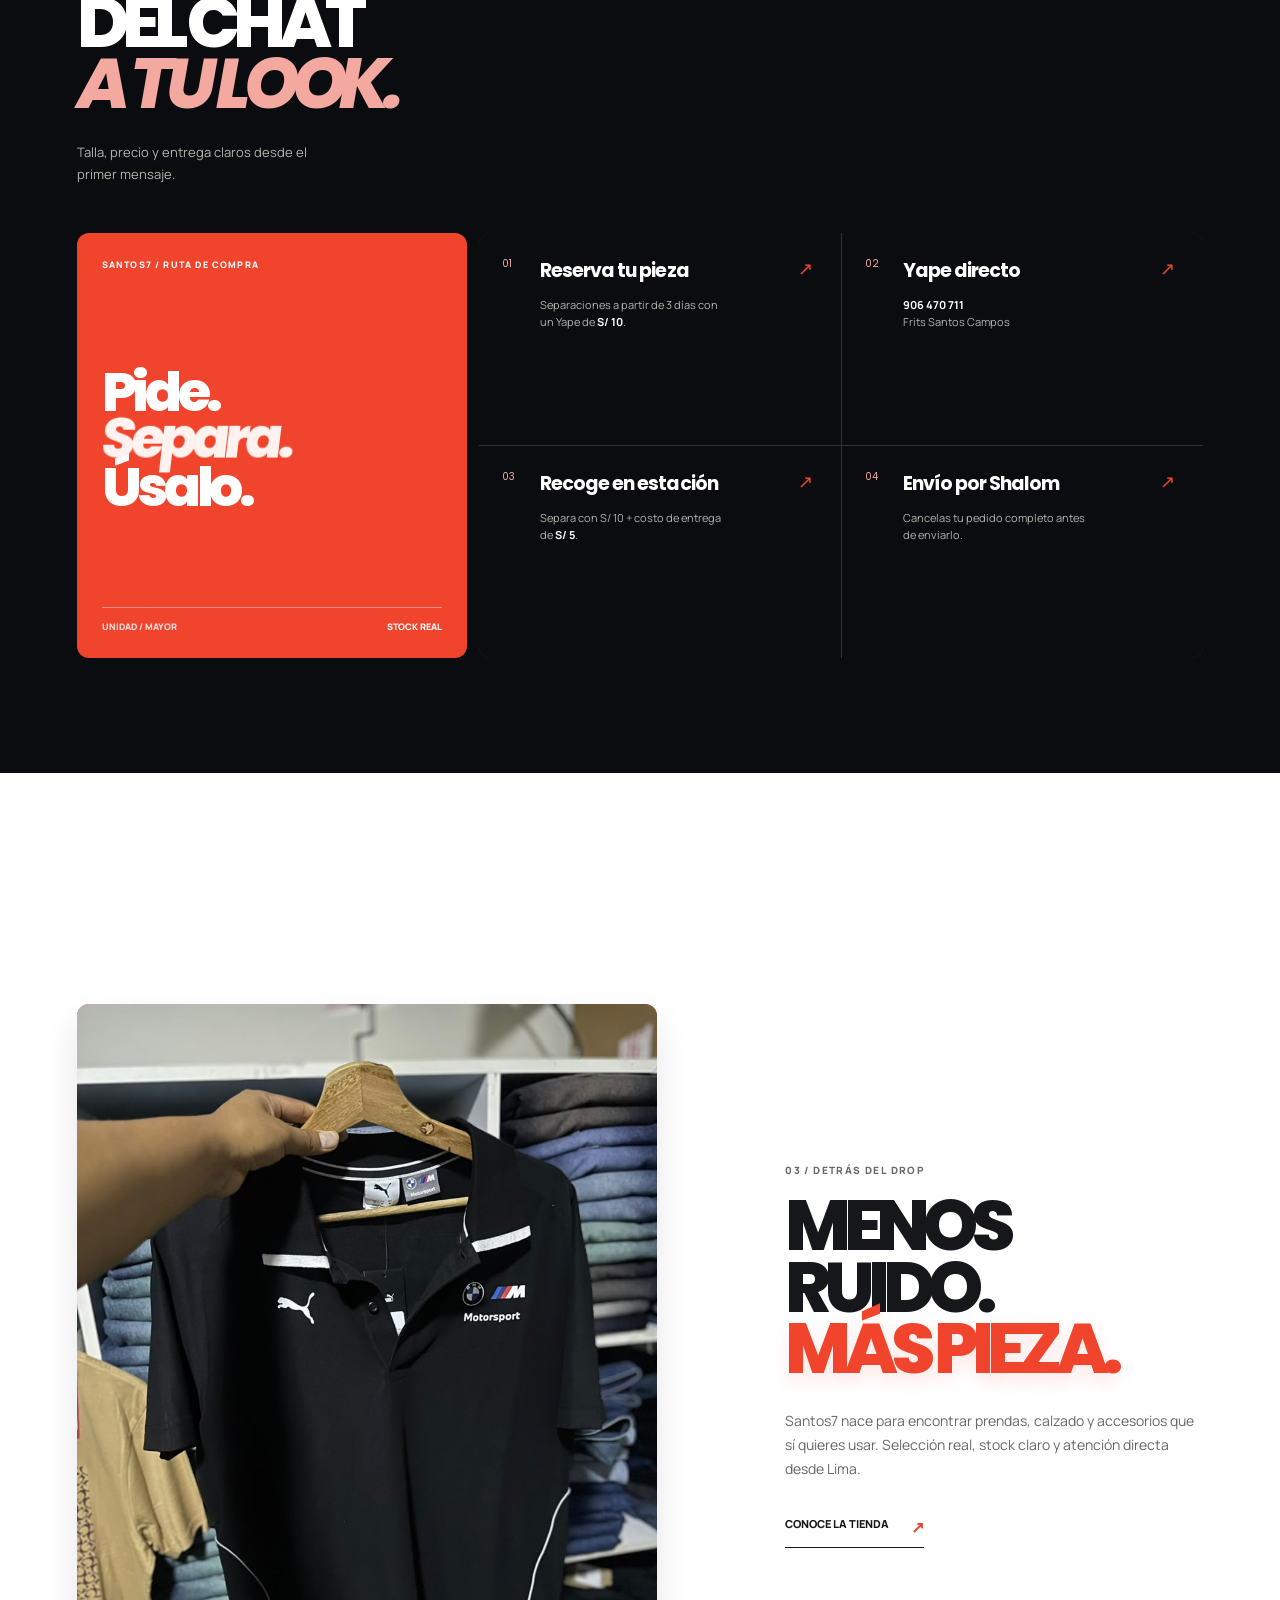
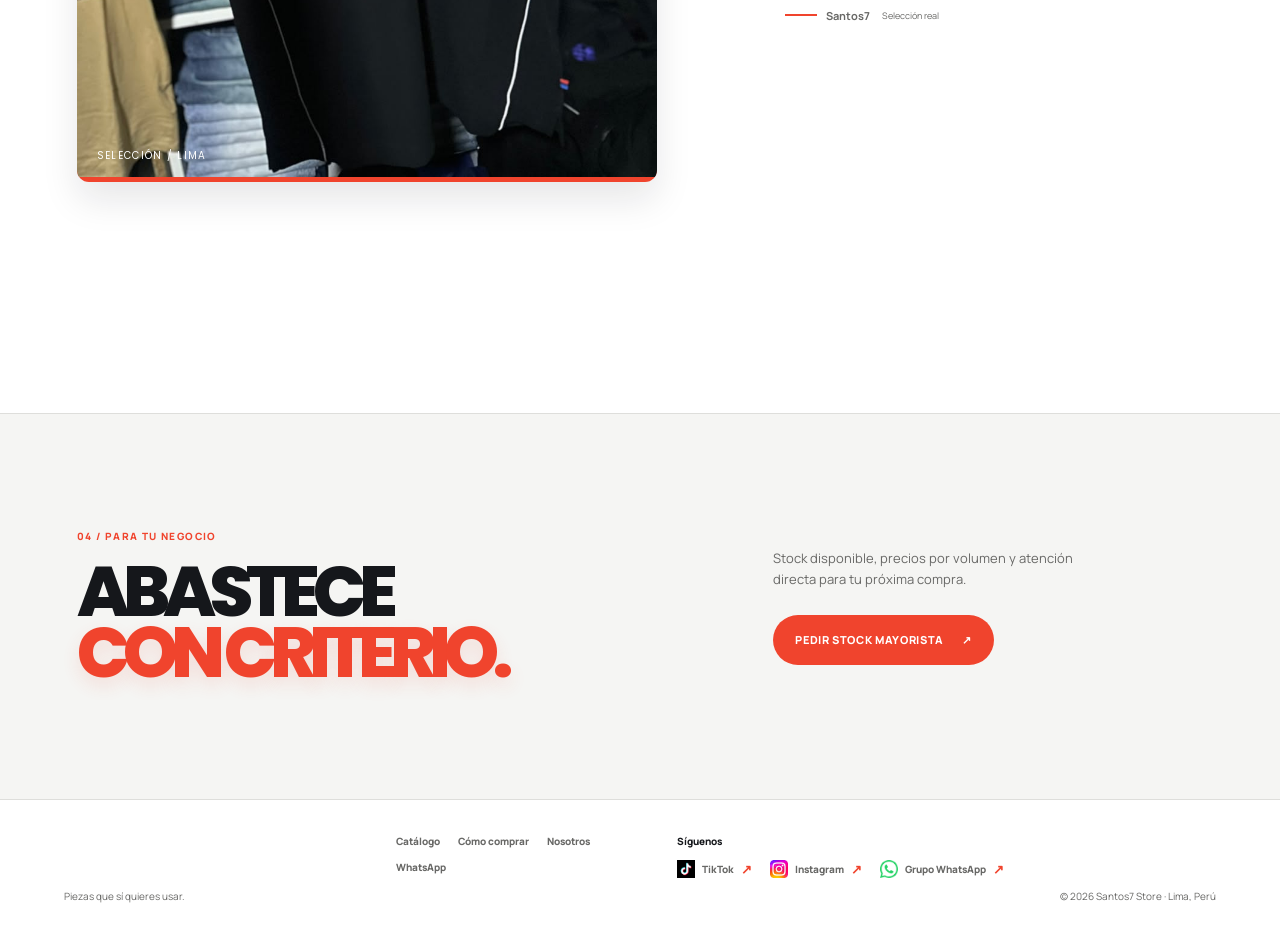
==== commit 5f6a3246: "Show availability for in-stock products" ====
--- a/index.html
+++ b/index.html
@@ -187,6 +187,6 @@
   <div class="image-lightbox" id="imageLightbox" aria-hidden="true"><div class="image-lightbox-backdrop" id="imageLightboxBackdrop"></div><section class="image-lightbox-dialog" role="dialog" aria-modal="true" aria-labelledby="imageLightboxTitle"><div class="image-lightbox-head"><div><span class="eyebrow" id="imageLightboxTitle">Vista ampliada</span><span class="image-lightbox-counter" id="imageLightboxCounter">1 / 1</span></div><button class="close-button image-lightbox-close" id="imageLightboxClose" type="button" aria-label="Cerrar galería">×</button></div><div class="image-lightbox-stage"><button class="image-lightbox-control" id="imageLightboxPrevious" type="button" aria-label="Imagen anterior">←</button><img id="imageLightboxImage" class="image-lightbox-image" src="" alt=""><button class="image-lightbox-control" id="imageLightboxNext" type="button" aria-label="Imagen siguiente">→</button></div></section></div>
   <a class="whatsapp-float" href="https://wa.me/51906470711?text=Hola%20Santos7%20Store%2C%20quiero%20consultar%20por%20un%20producto." target="_blank" rel="noopener" title="Escribir por WhatsApp" aria-label="Escribir por WhatsApp al +51 906 470 711"><svg class="whatsapp-icon" viewBox="0 0 24 24" aria-hidden="true"><path d="M20.52 3.48A11.83 11.83 0 0 0 12.1 0C5.57 0 .26 5.31.26 11.84c0 2.09.55 4.13 1.6 5.93L.16 24l6.37-1.67a11.8 11.8 0 0 0 5.56 1.41h.01c6.52 0 11.83-5.31 11.83-11.84 0-3.16-1.23-6.13-3.41-8.42Zm-8.42 18.22h-.01a9.82 9.82 0 0 1-5-1.37l-.36-.21-3.78.99 1.01-3.69-.23-.38a9.82 9.82 0 0 1-1.51-5.2C2.22 6.42 6.65 2 12.1 2c2.64 0 5.12 1.03 6.98 2.9a9.82 9.82 0 0 1 2.9 6.99c0 5.42-4.43 9.81-9.88 9.81Zm5.4-7.35c-.3-.15-1.77-.87-2.05-.97-.27-.1-.47-.15-.67.15-.2.3-.77.97-.94 1.17-.17.2-.35.22-.65.07-.3-.15-1.27-.47-2.42-1.49-.9-.8-1.5-1.78-1.67-2.08-.17-.3-.02-.46.13-.61.13-.13.3-.35.45-.52.15-.17.2-.3.3-.5.1-.2.05-.37-.02-.52-.07-.15-.67-1.62-.92-2.22-.24-.58-.49-.5-.67-.51h-.57c-.2 0-.52.07-.8.37-.27.3-1.04 1.02-1.04 2.49s1.07 2.89 1.22 3.09c.15.2 2.1 3.21 5.08 4.5.71.31 1.26.49 1.69.62.71.23 1.36.2 1.87.12.57-.09 1.77-.72 2.02-1.42.25-.7.25-1.3.17-1.42-.07-.12-.27-.2-.57-.35Z"></path></svg></a>
   <div class="toast" id="toast" role="status" aria-live="polite"></div>
-  <script type="module" src="script.js?v=20260913-15"></script>
+  <script type="module" src="script.js?v=20260913-16"></script>
 </body>
 </html>
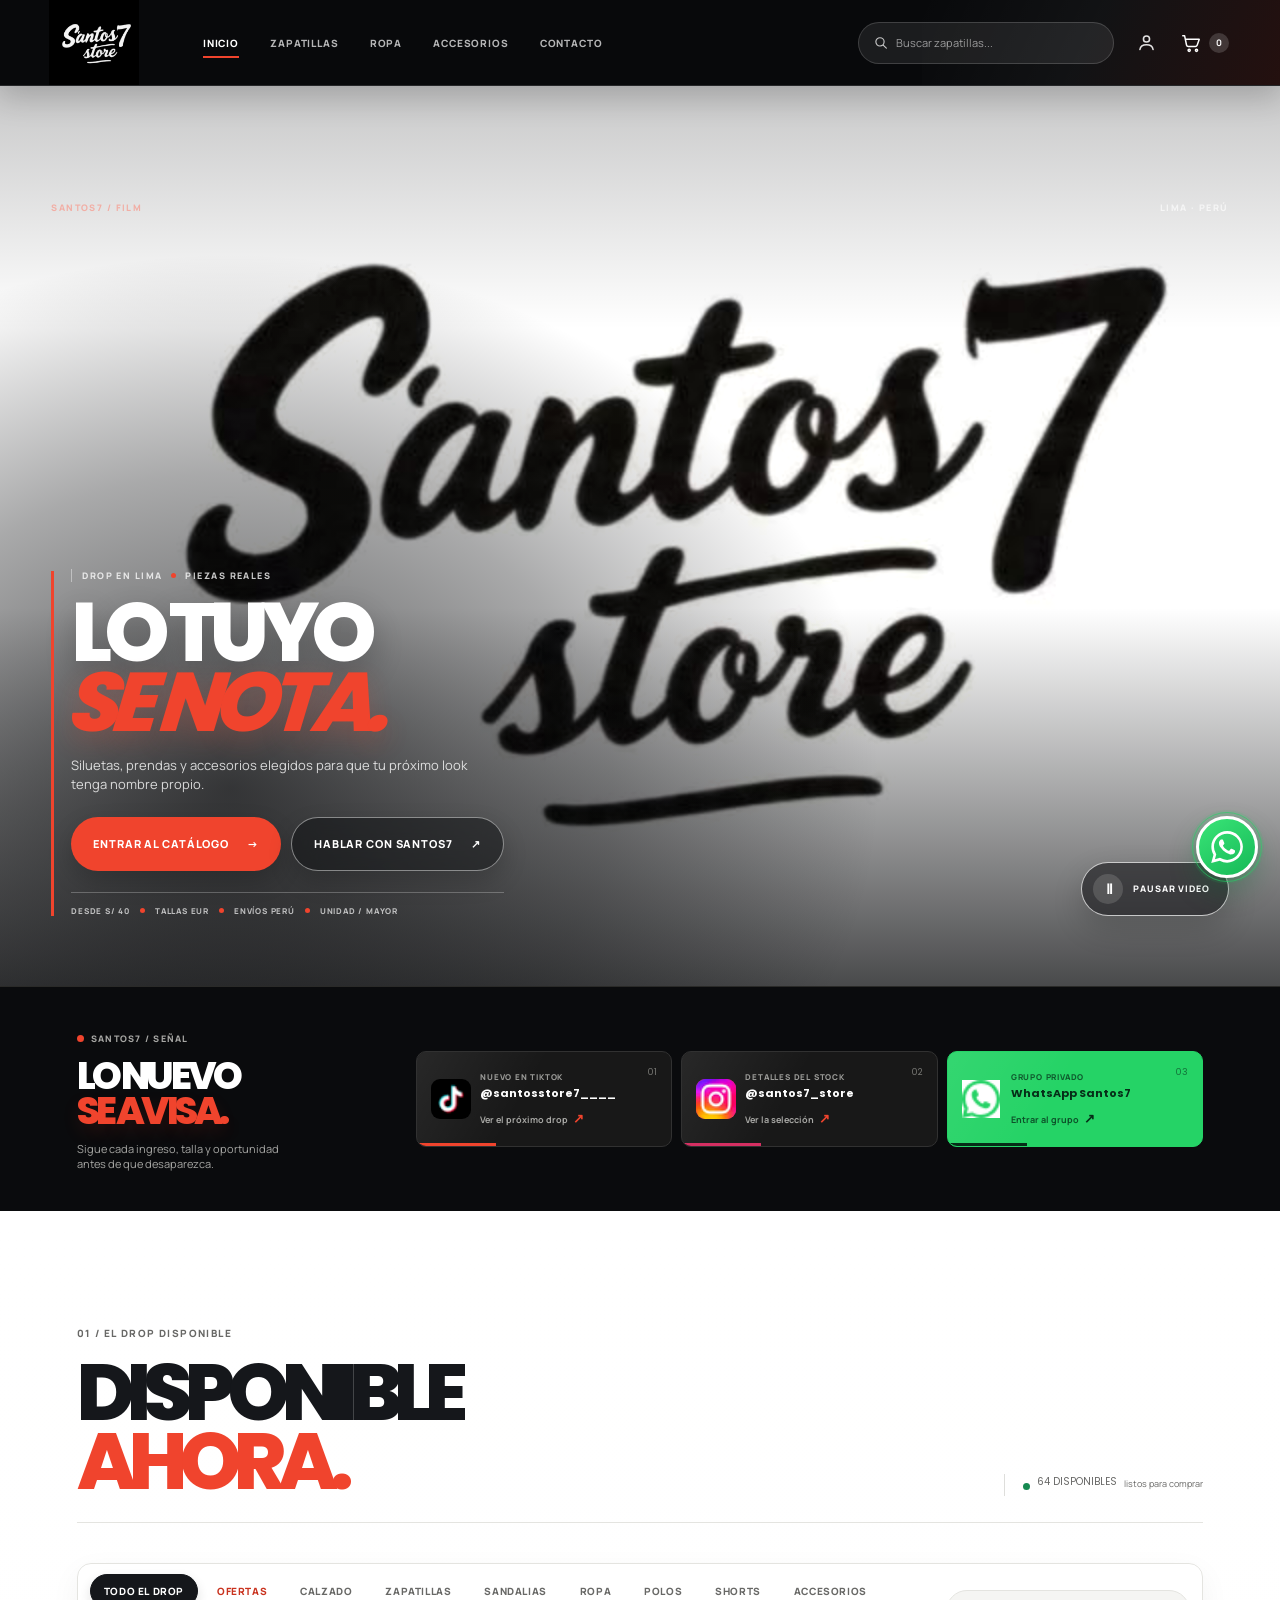
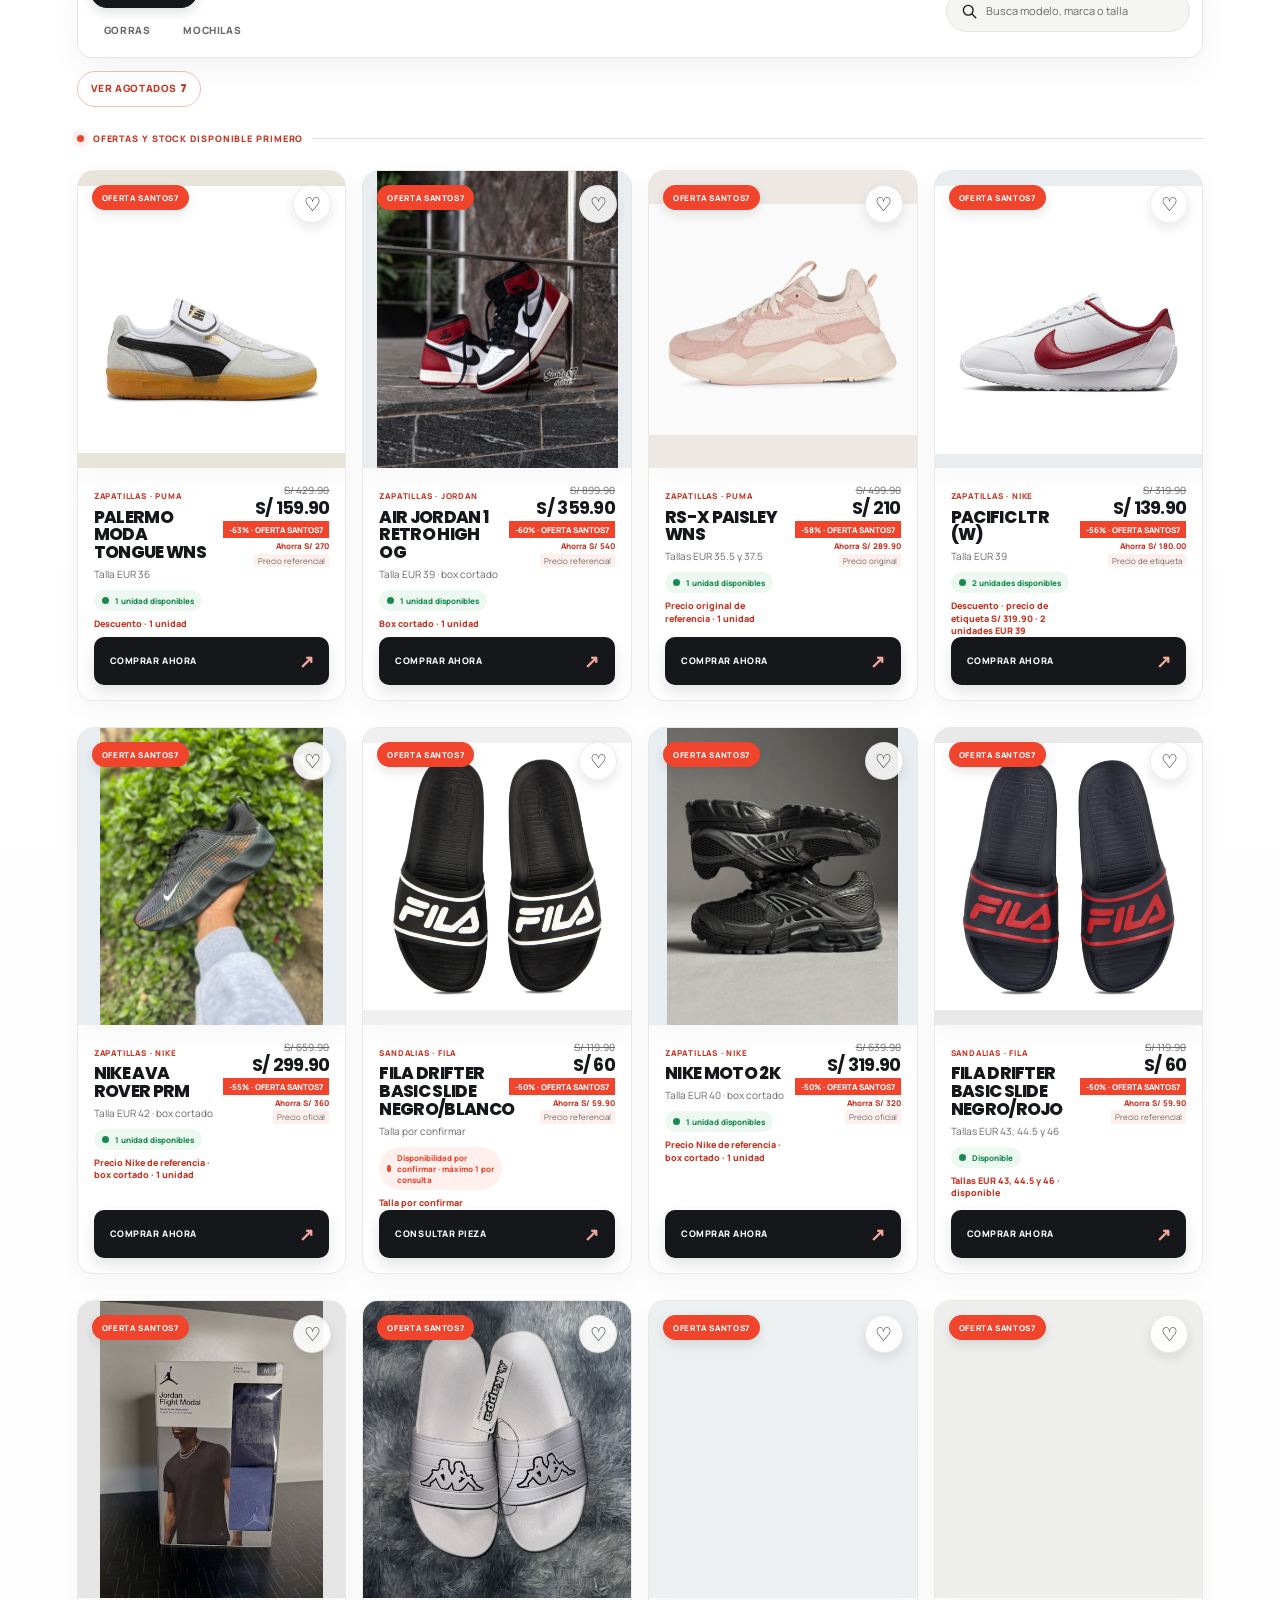
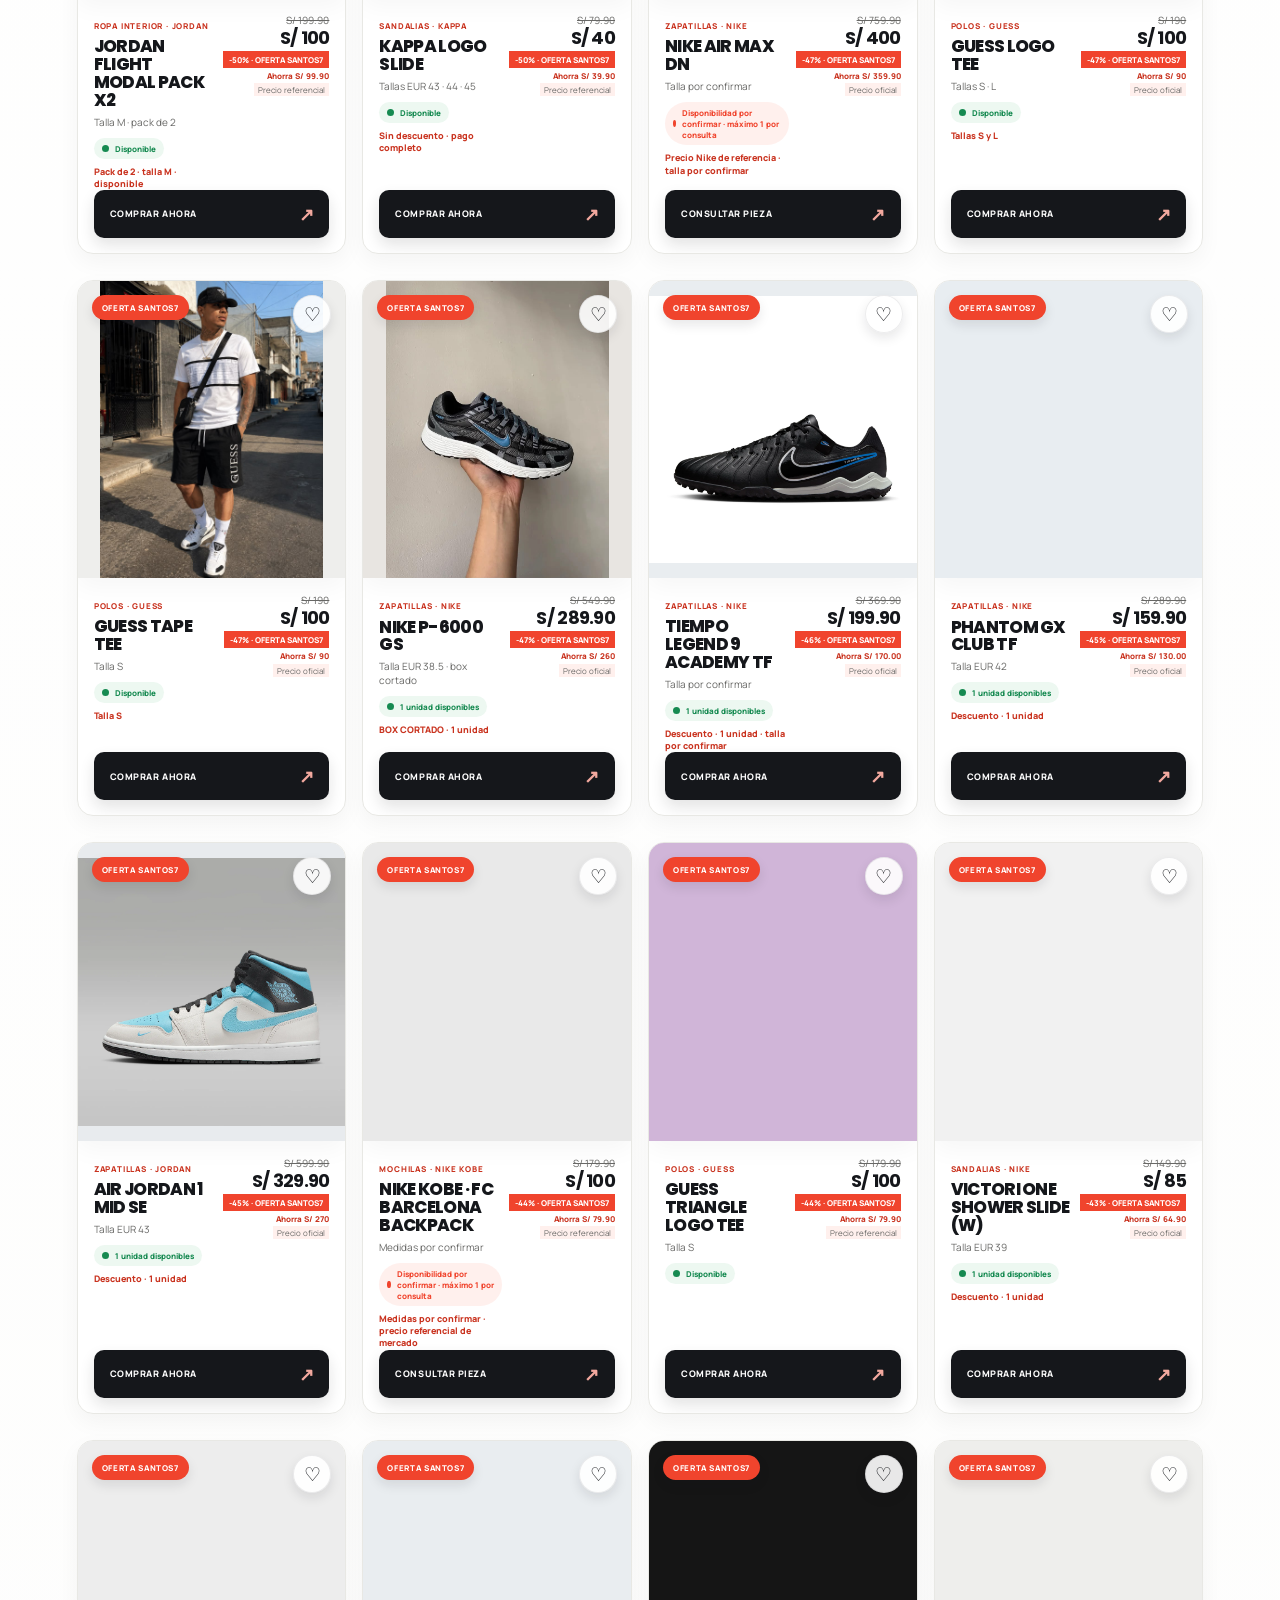
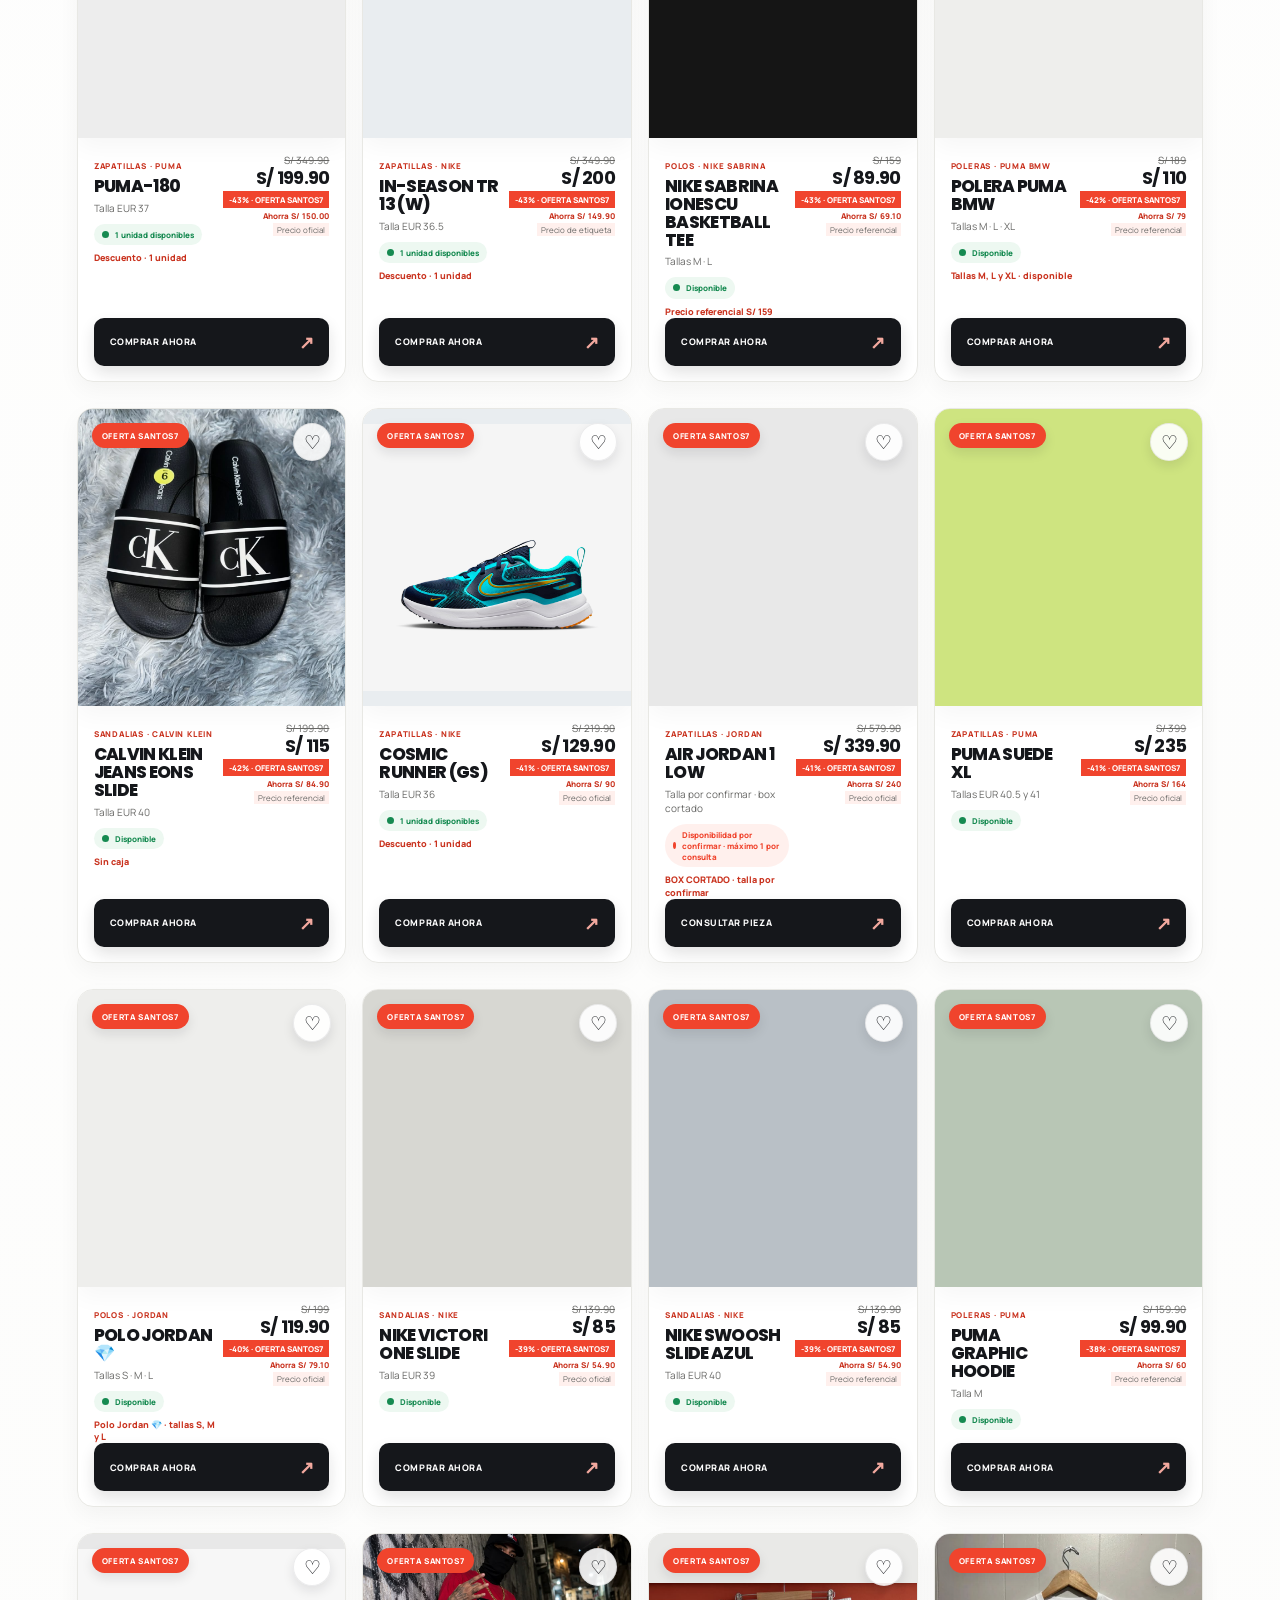
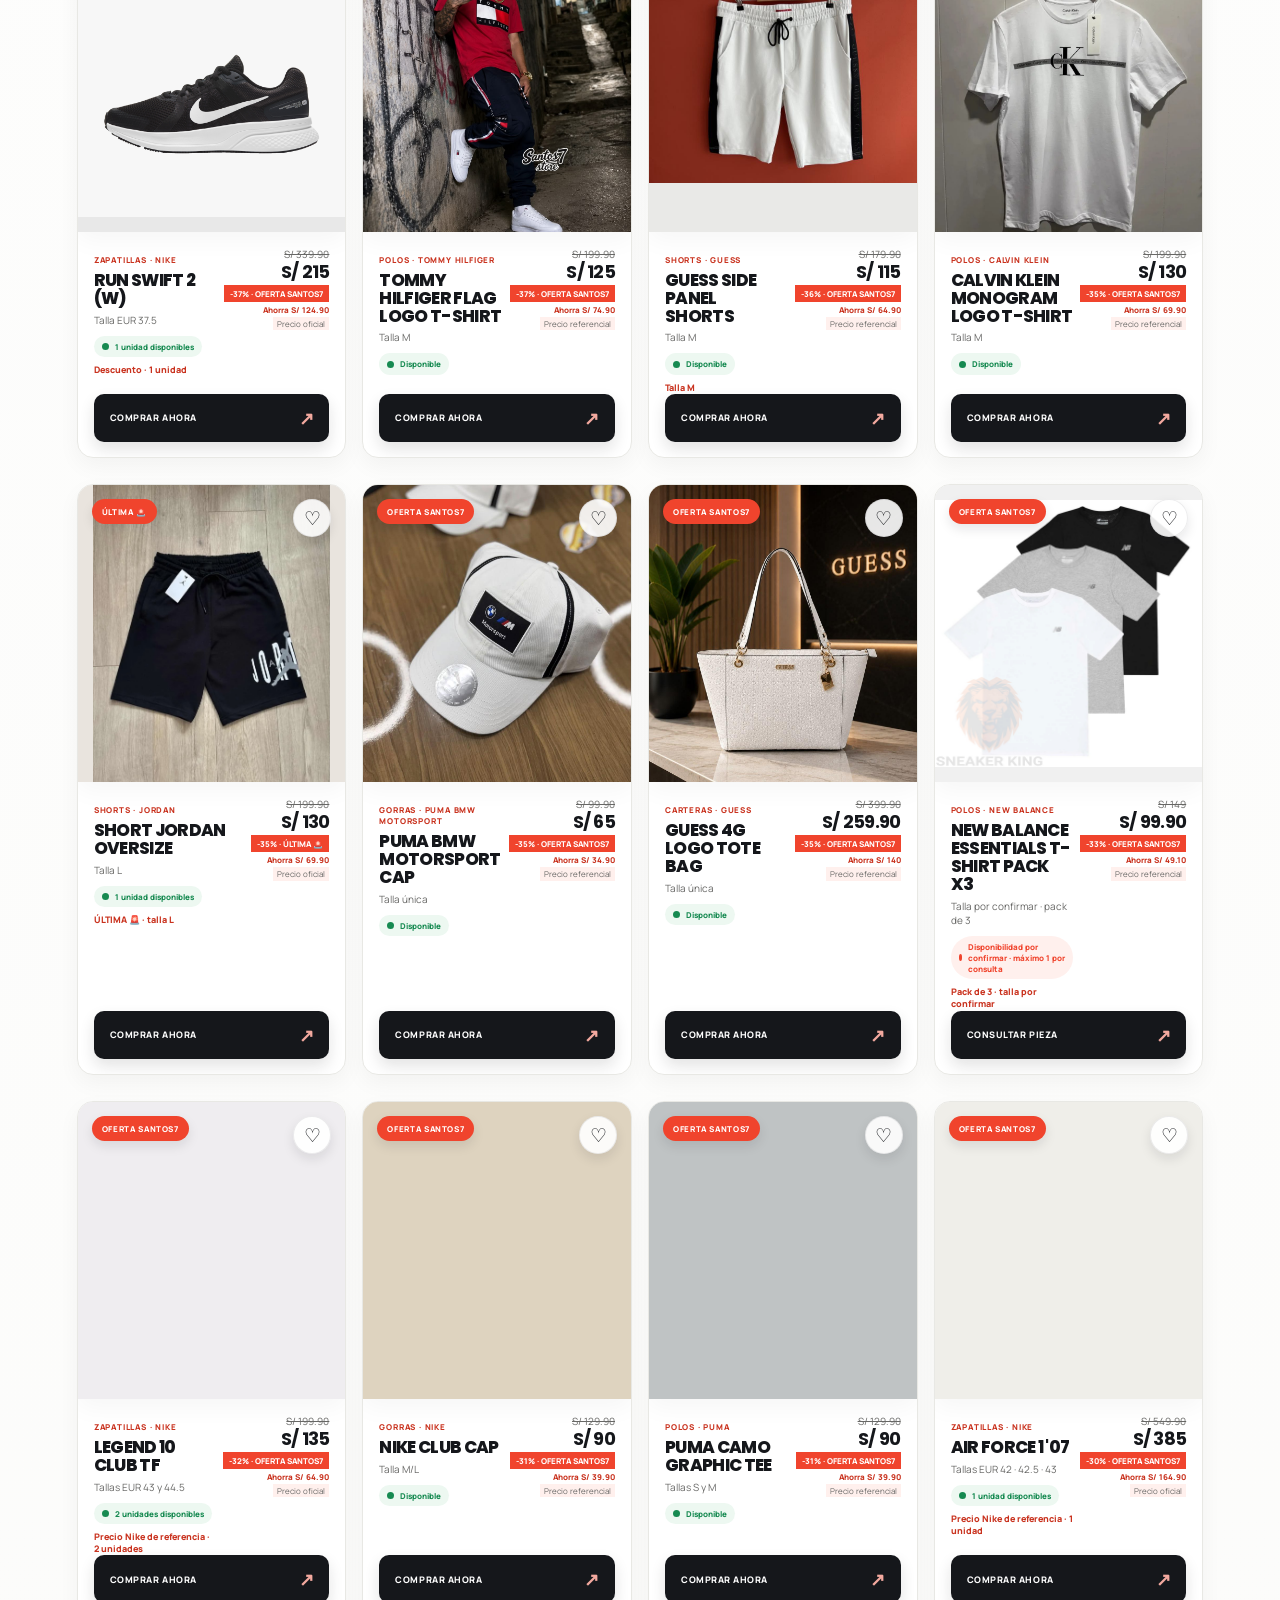
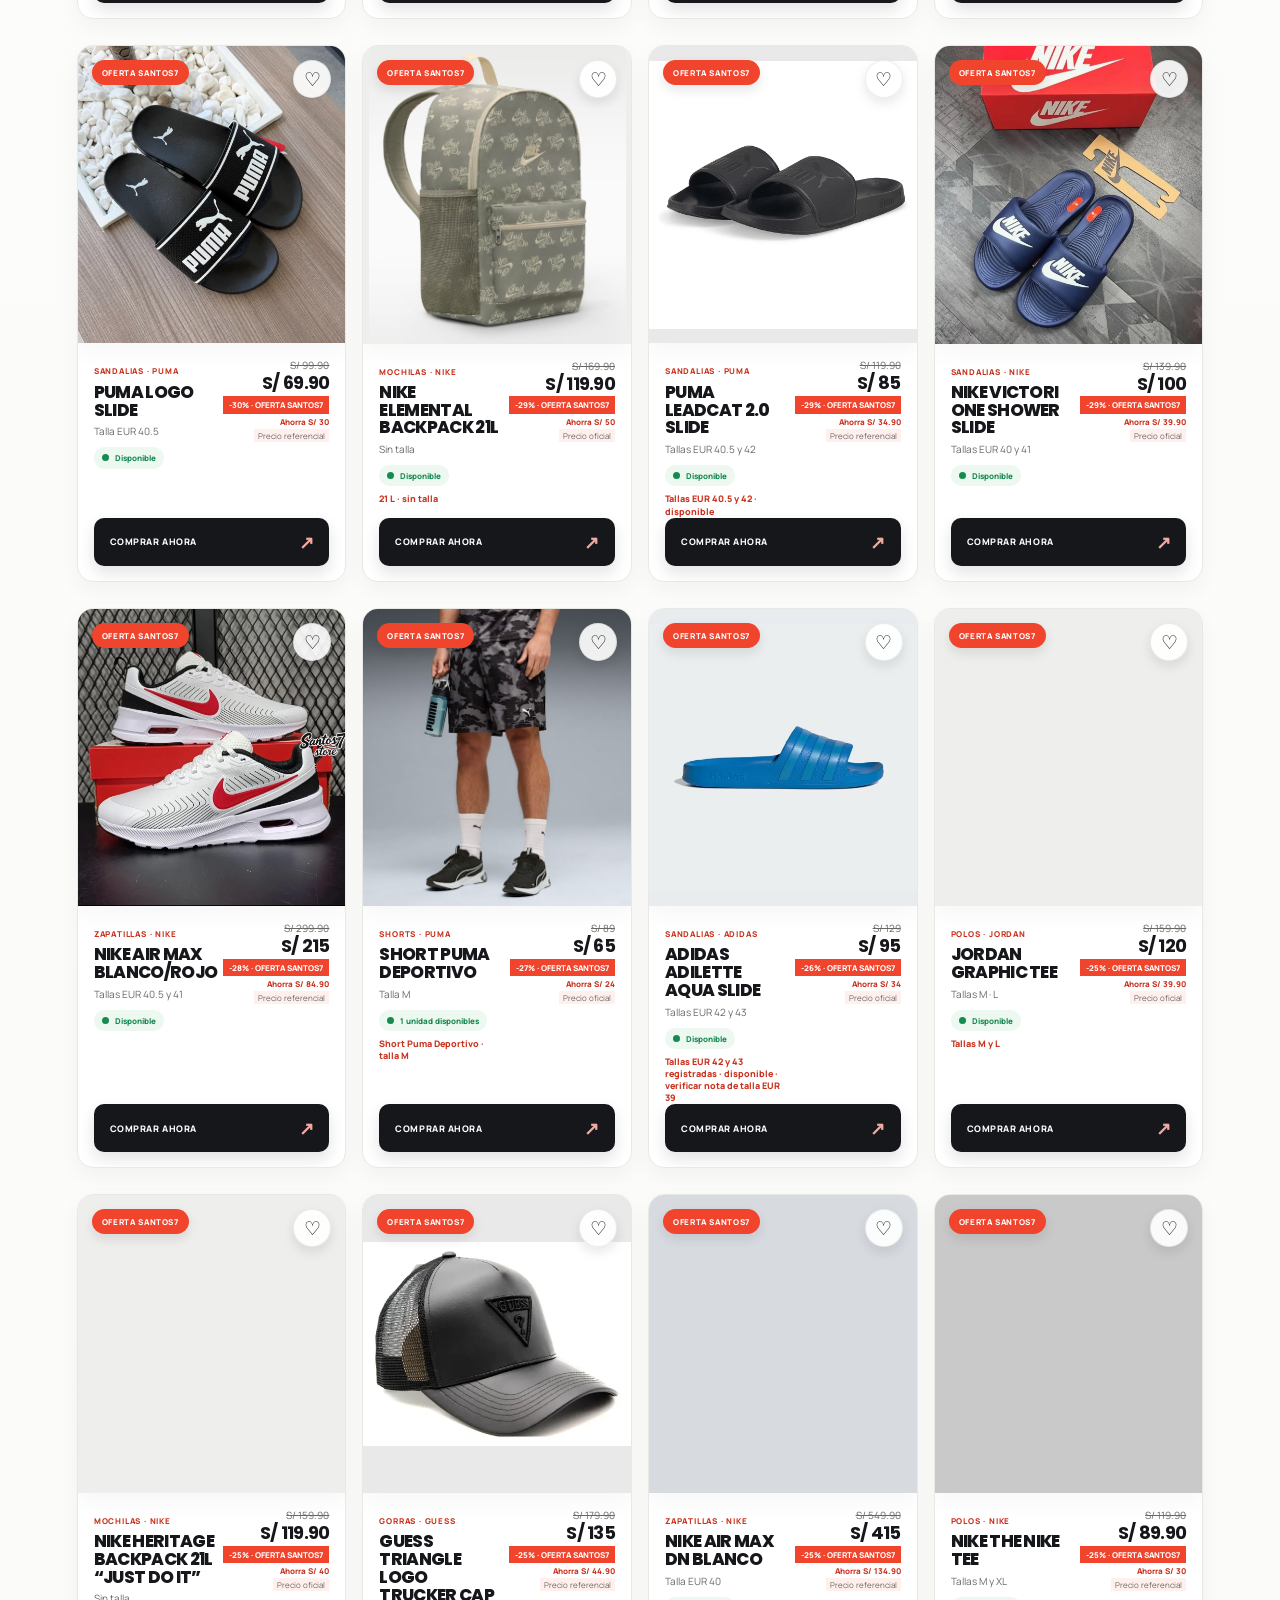
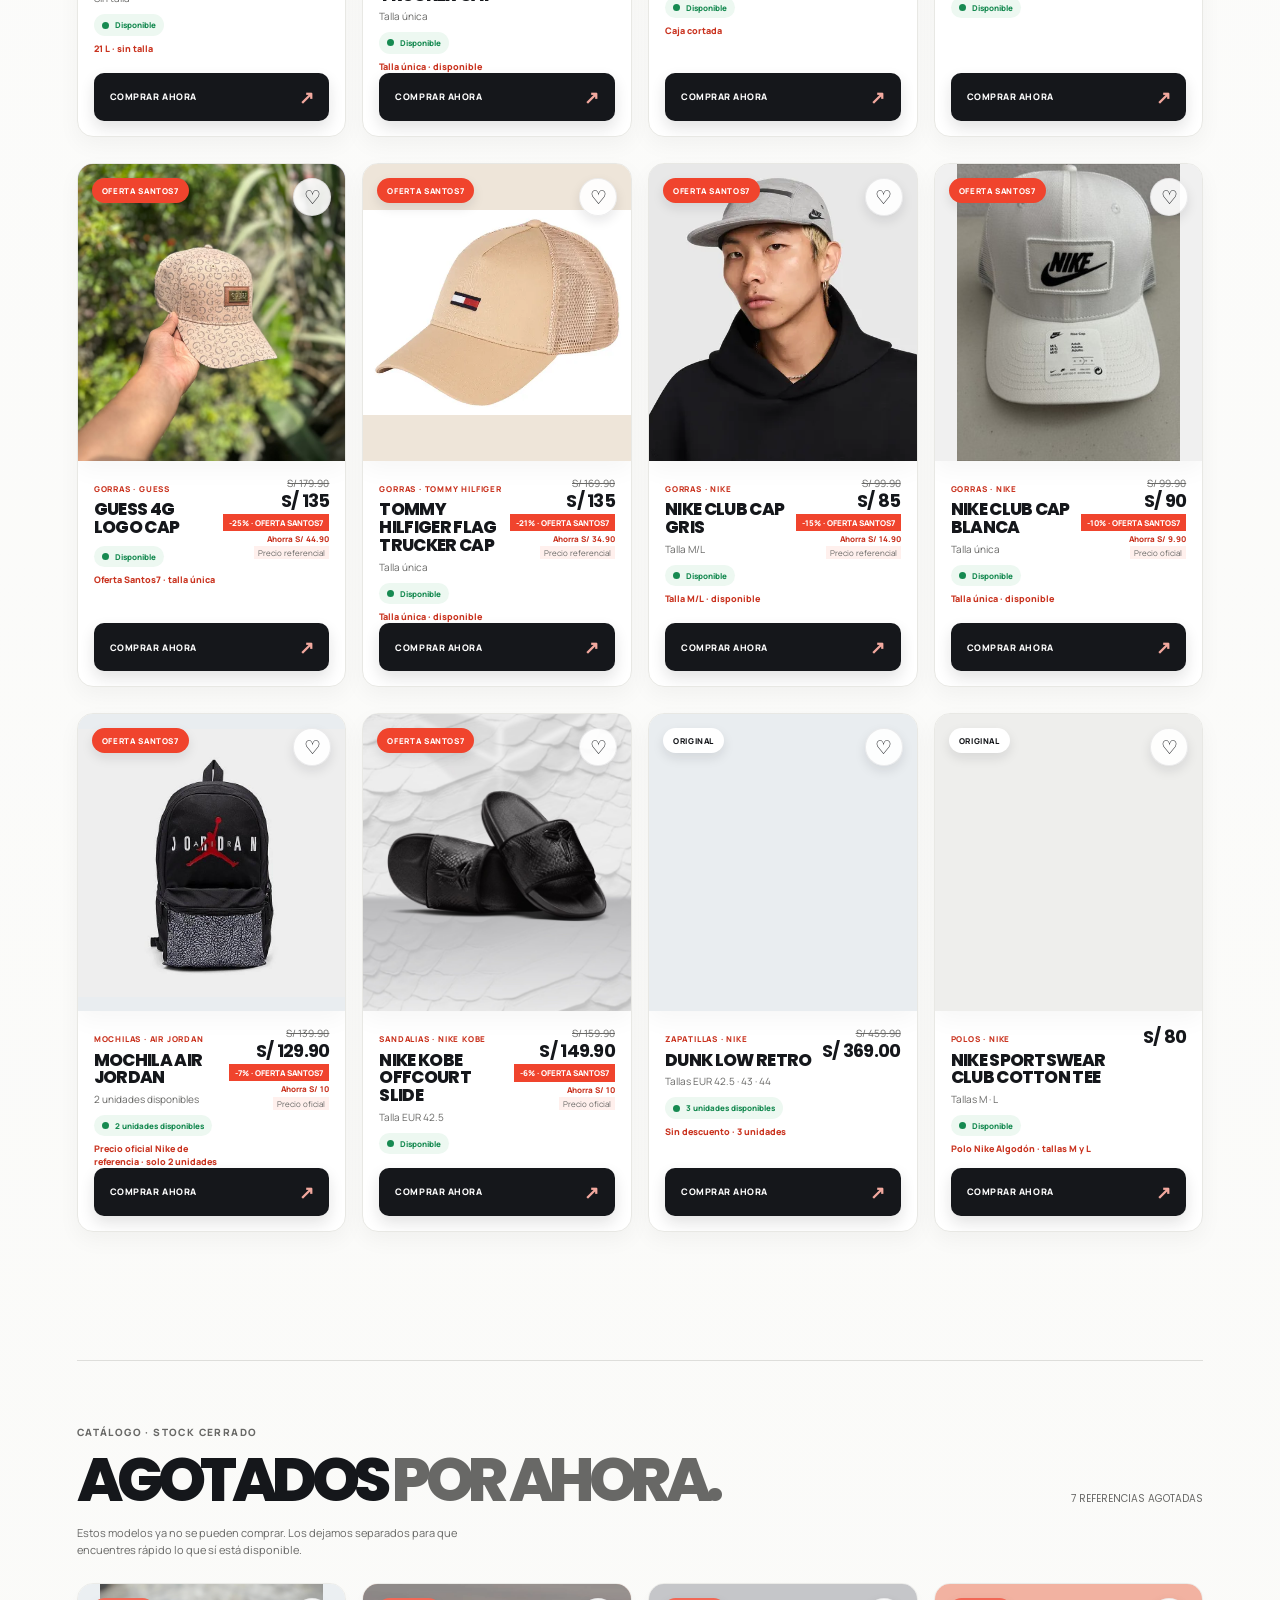
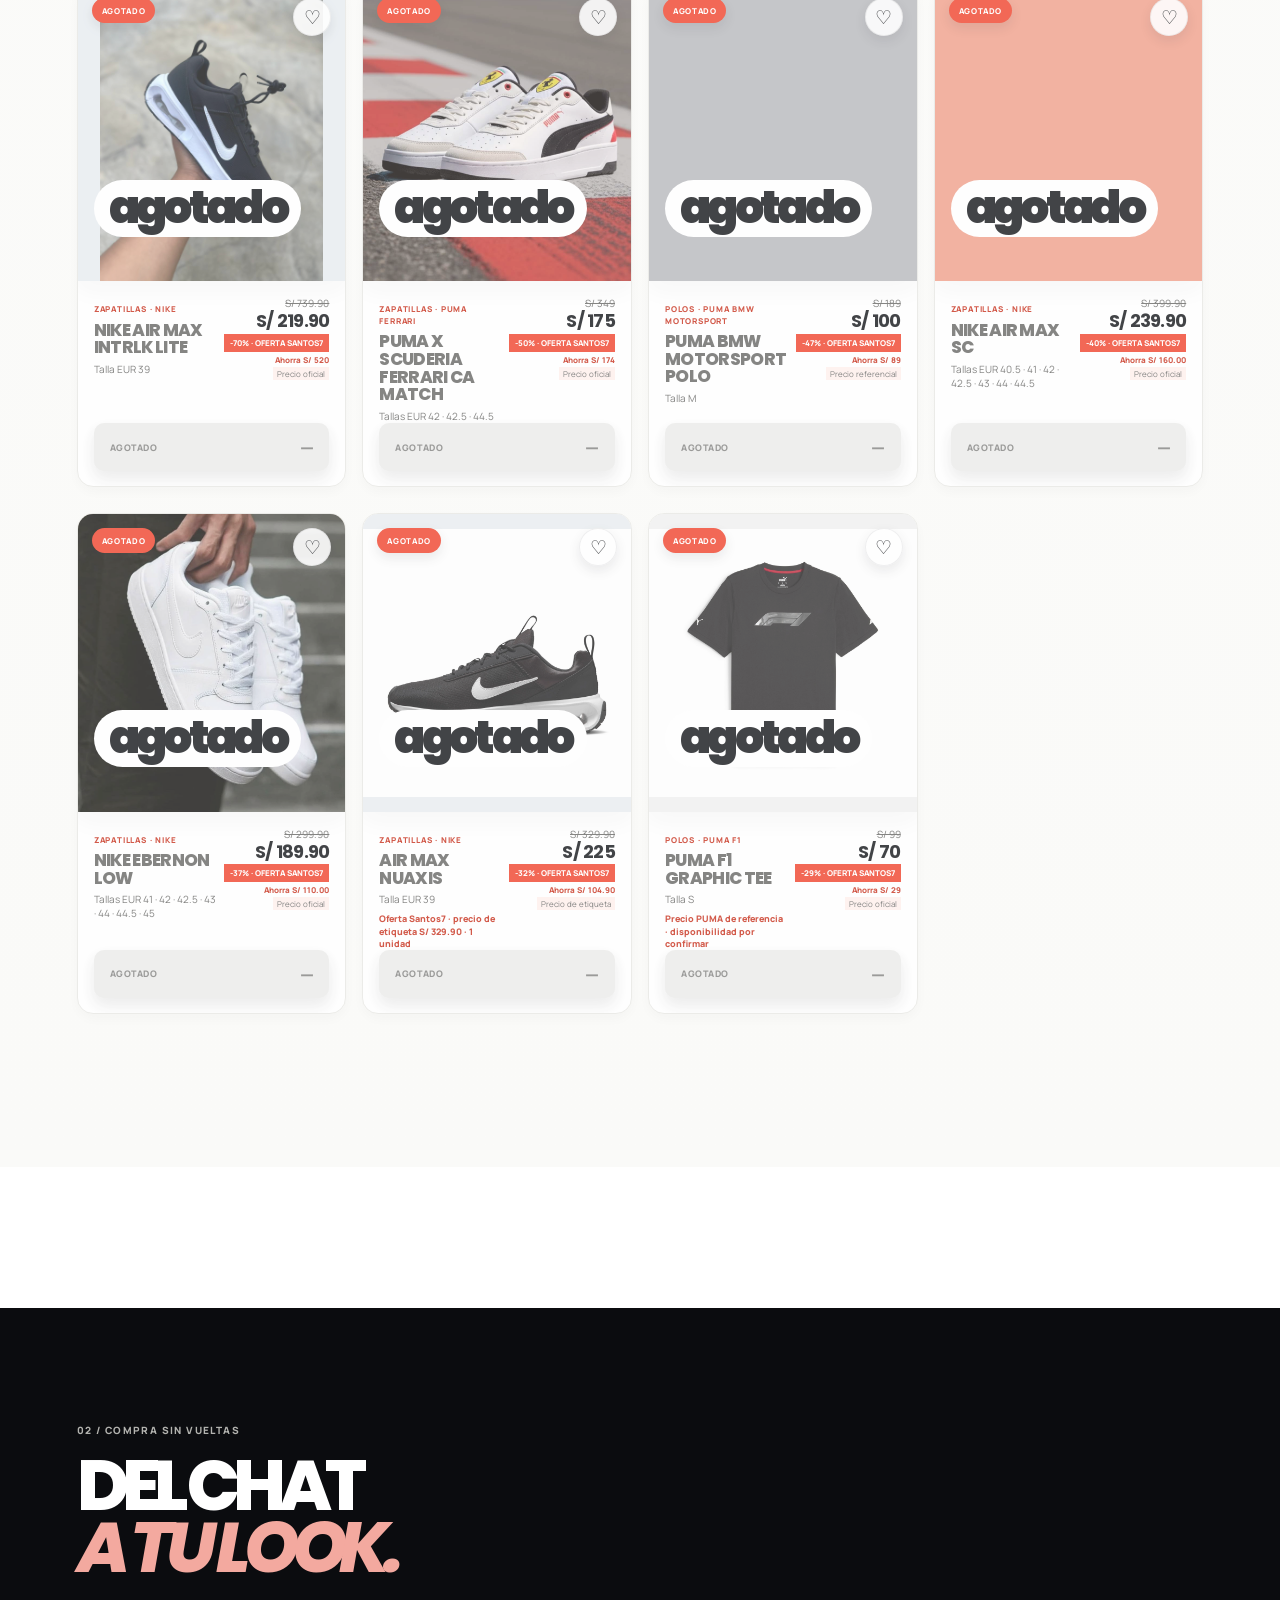
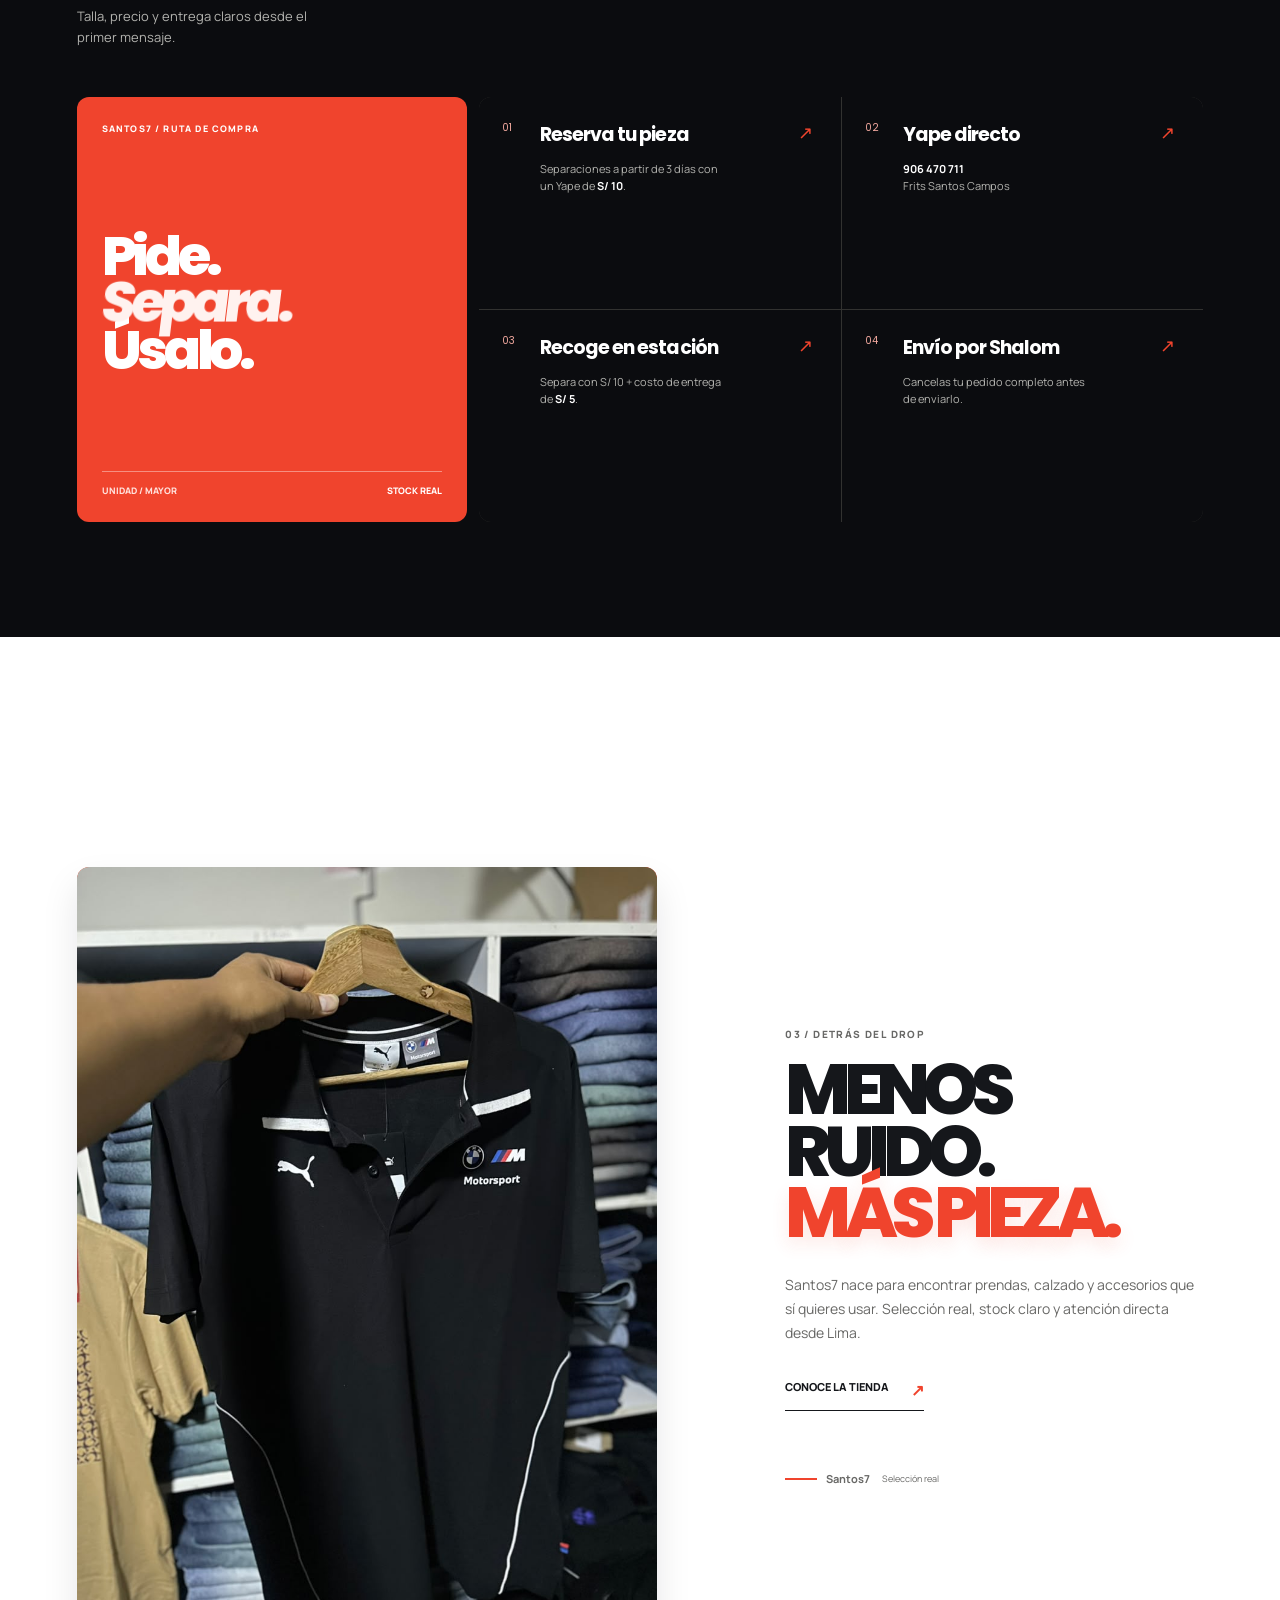
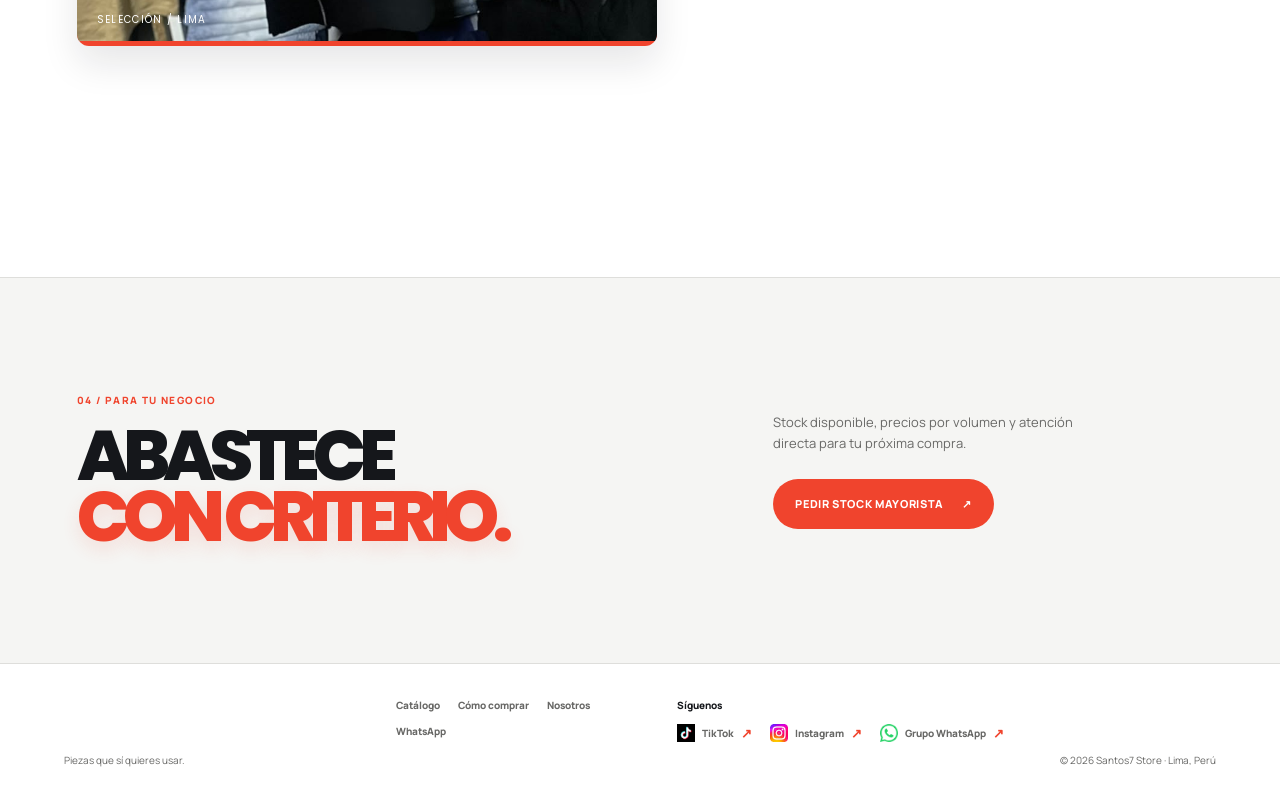
==== commit 33c7f447: "Confirm availability for products with sizes" ====
--- a/index.html
+++ b/index.html
@@ -187,6 +187,6 @@
   <div class="image-lightbox" id="imageLightbox" aria-hidden="true"><div class="image-lightbox-backdrop" id="imageLightboxBackdrop"></div><section class="image-lightbox-dialog" role="dialog" aria-modal="true" aria-labelledby="imageLightboxTitle"><div class="image-lightbox-head"><div><span class="eyebrow" id="imageLightboxTitle">Vista ampliada</span><span class="image-lightbox-counter" id="imageLightboxCounter">1 / 1</span></div><button class="close-button image-lightbox-close" id="imageLightboxClose" type="button" aria-label="Cerrar galería">×</button></div><div class="image-lightbox-stage"><button class="image-lightbox-control" id="imageLightboxPrevious" type="button" aria-label="Imagen anterior">←</button><img id="imageLightboxImage" class="image-lightbox-image" src="" alt=""><button class="image-lightbox-control" id="imageLightboxNext" type="button" aria-label="Imagen siguiente">→</button></div></section></div>
   <a class="whatsapp-float" href="https://wa.me/51906470711?text=Hola%20Santos7%20Store%2C%20quiero%20consultar%20por%20un%20producto." target="_blank" rel="noopener" title="Escribir por WhatsApp" aria-label="Escribir por WhatsApp al +51 906 470 711"><svg class="whatsapp-icon" viewBox="0 0 24 24" aria-hidden="true"><path d="M20.52 3.48A11.83 11.83 0 0 0 12.1 0C5.57 0 .26 5.31.26 11.84c0 2.09.55 4.13 1.6 5.93L.16 24l6.37-1.67a11.8 11.8 0 0 0 5.56 1.41h.01c6.52 0 11.83-5.31 11.83-11.84 0-3.16-1.23-6.13-3.41-8.42Zm-8.42 18.22h-.01a9.82 9.82 0 0 1-5-1.37l-.36-.21-3.78.99 1.01-3.69-.23-.38a9.82 9.82 0 0 1-1.51-5.2C2.22 6.42 6.65 2 12.1 2c2.64 0 5.12 1.03 6.98 2.9a9.82 9.82 0 0 1 2.9 6.99c0 5.42-4.43 9.81-9.88 9.81Zm5.4-7.35c-.3-.15-1.77-.87-2.05-.97-.27-.1-.47-.15-.67.15-.2.3-.77.97-.94 1.17-.17.2-.35.22-.65.07-.3-.15-1.27-.47-2.42-1.49-.9-.8-1.5-1.78-1.67-2.08-.17-.3-.02-.46.13-.61.13-.13.3-.35.45-.52.15-.17.2-.3.3-.5.1-.2.05-.37-.02-.52-.07-.15-.67-1.62-.92-2.22-.24-.58-.49-.5-.67-.51h-.57c-.2 0-.52.07-.8.37-.27.3-1.04 1.02-1.04 2.49s1.07 2.89 1.22 3.09c.15.2 2.1 3.21 5.08 4.5.71.31 1.26.49 1.69.62.71.23 1.36.2 1.87.12.57-.09 1.77-.72 2.02-1.42.25-.7.25-1.3.17-1.42-.07-.12-.27-.2-.57-.35Z"></path></svg></a>
   <div class="toast" id="toast" role="status" aria-live="polite"></div>
-  <script type="module" src="script.js?v=20260913-16"></script>
+  <script type="module" src="script.js?v=20260913-17"></script>
 </body>
 </html>
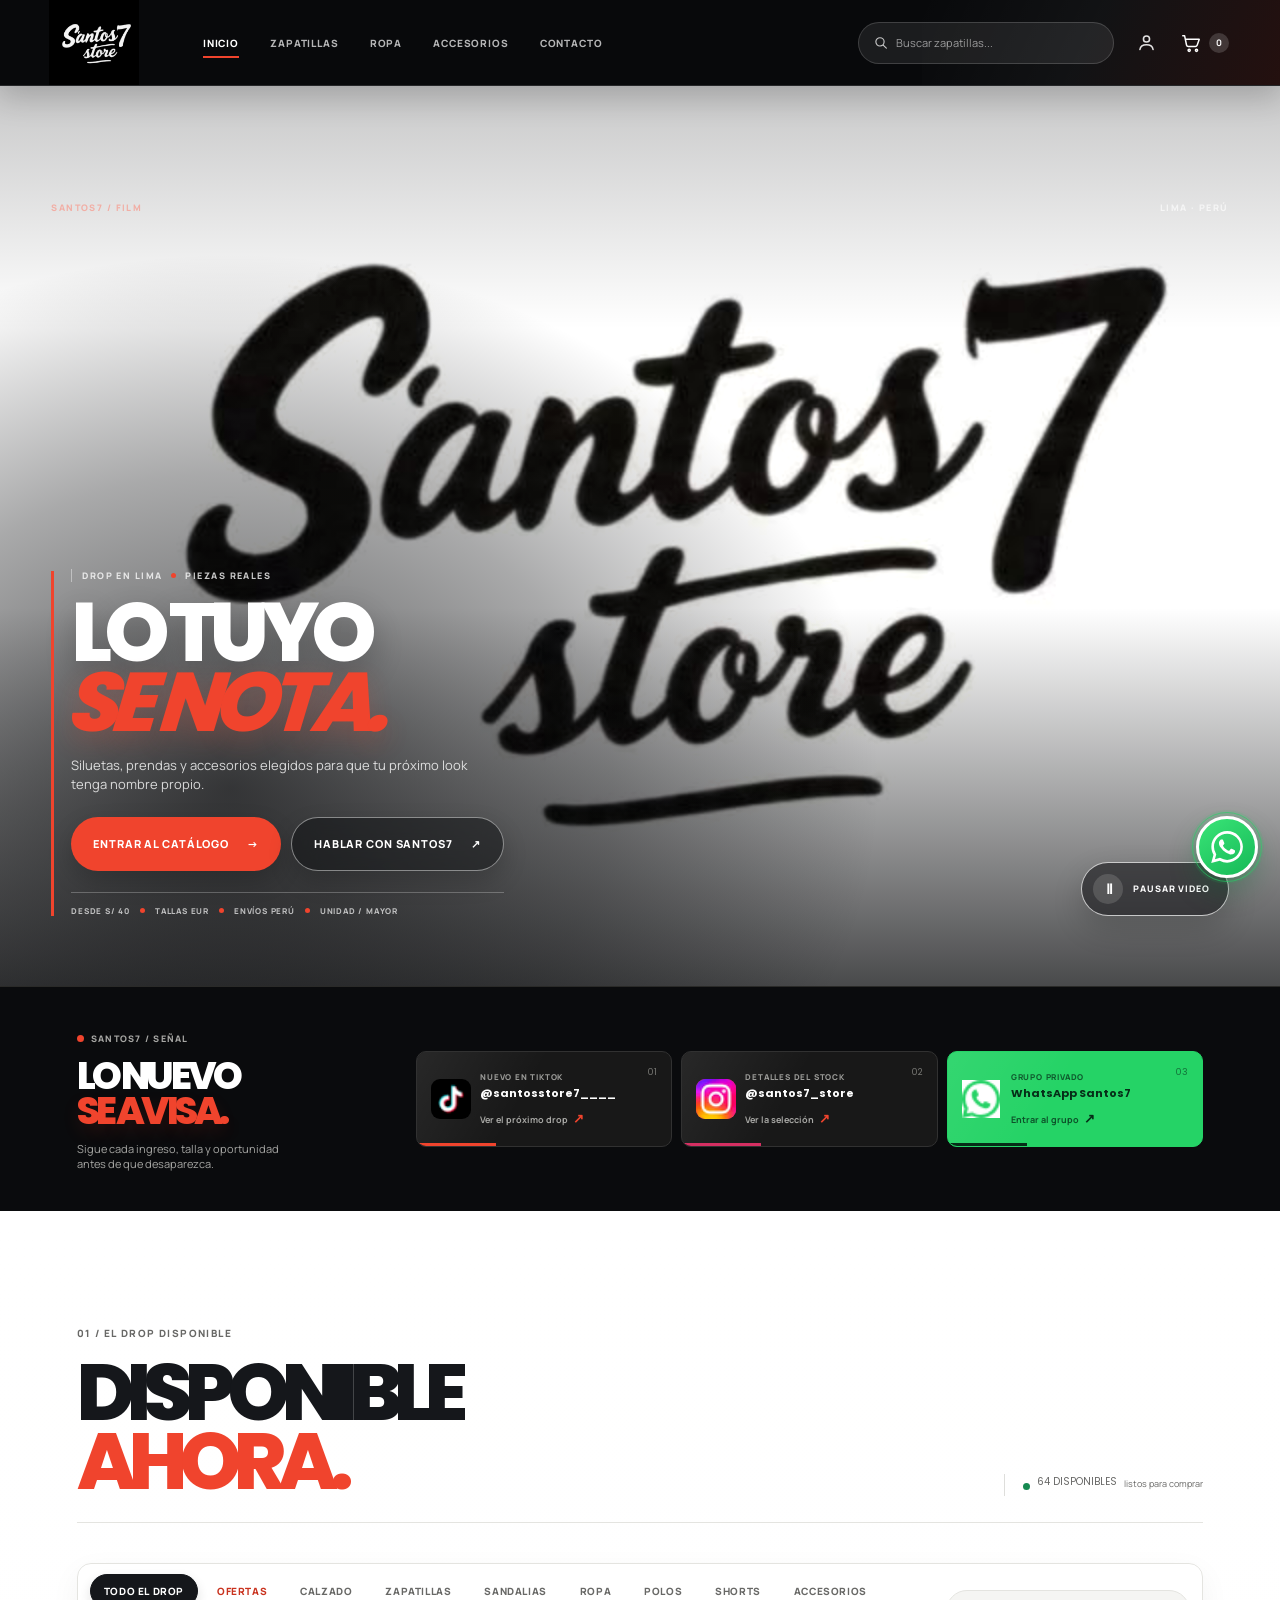
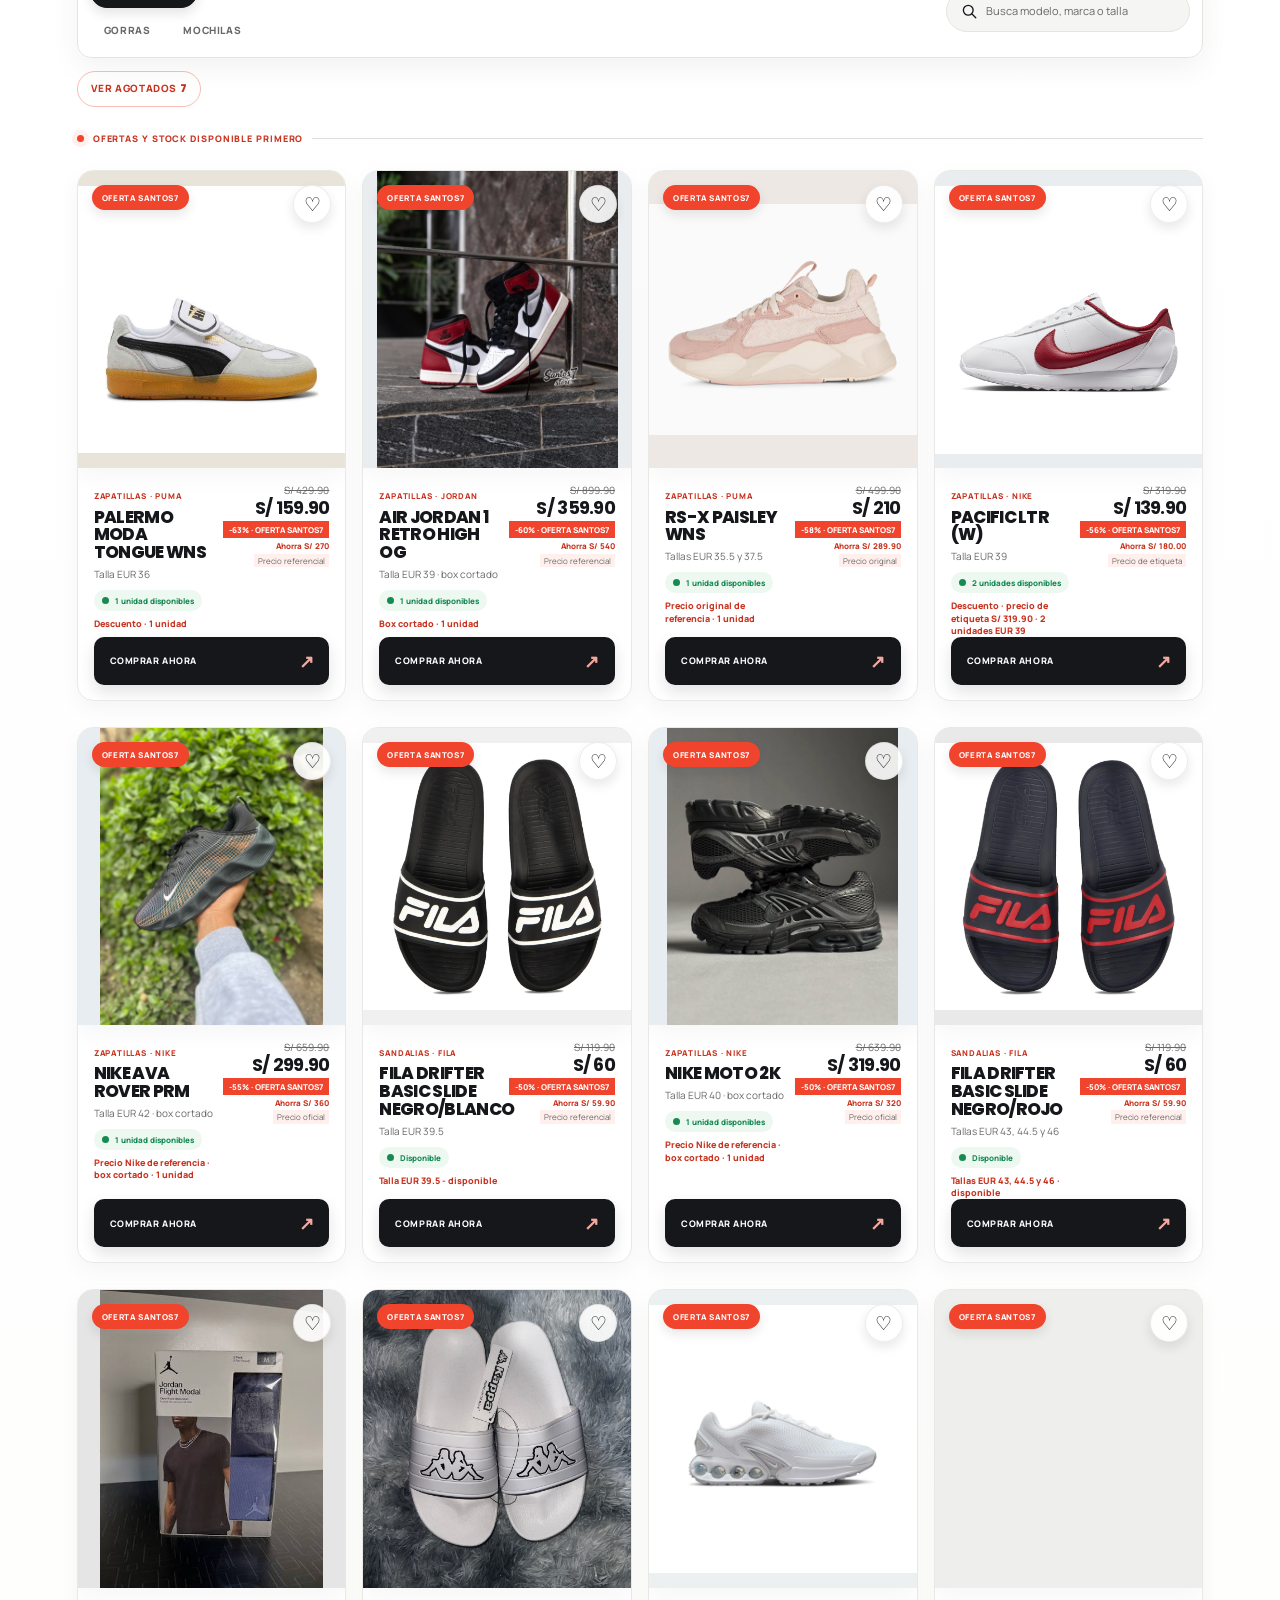
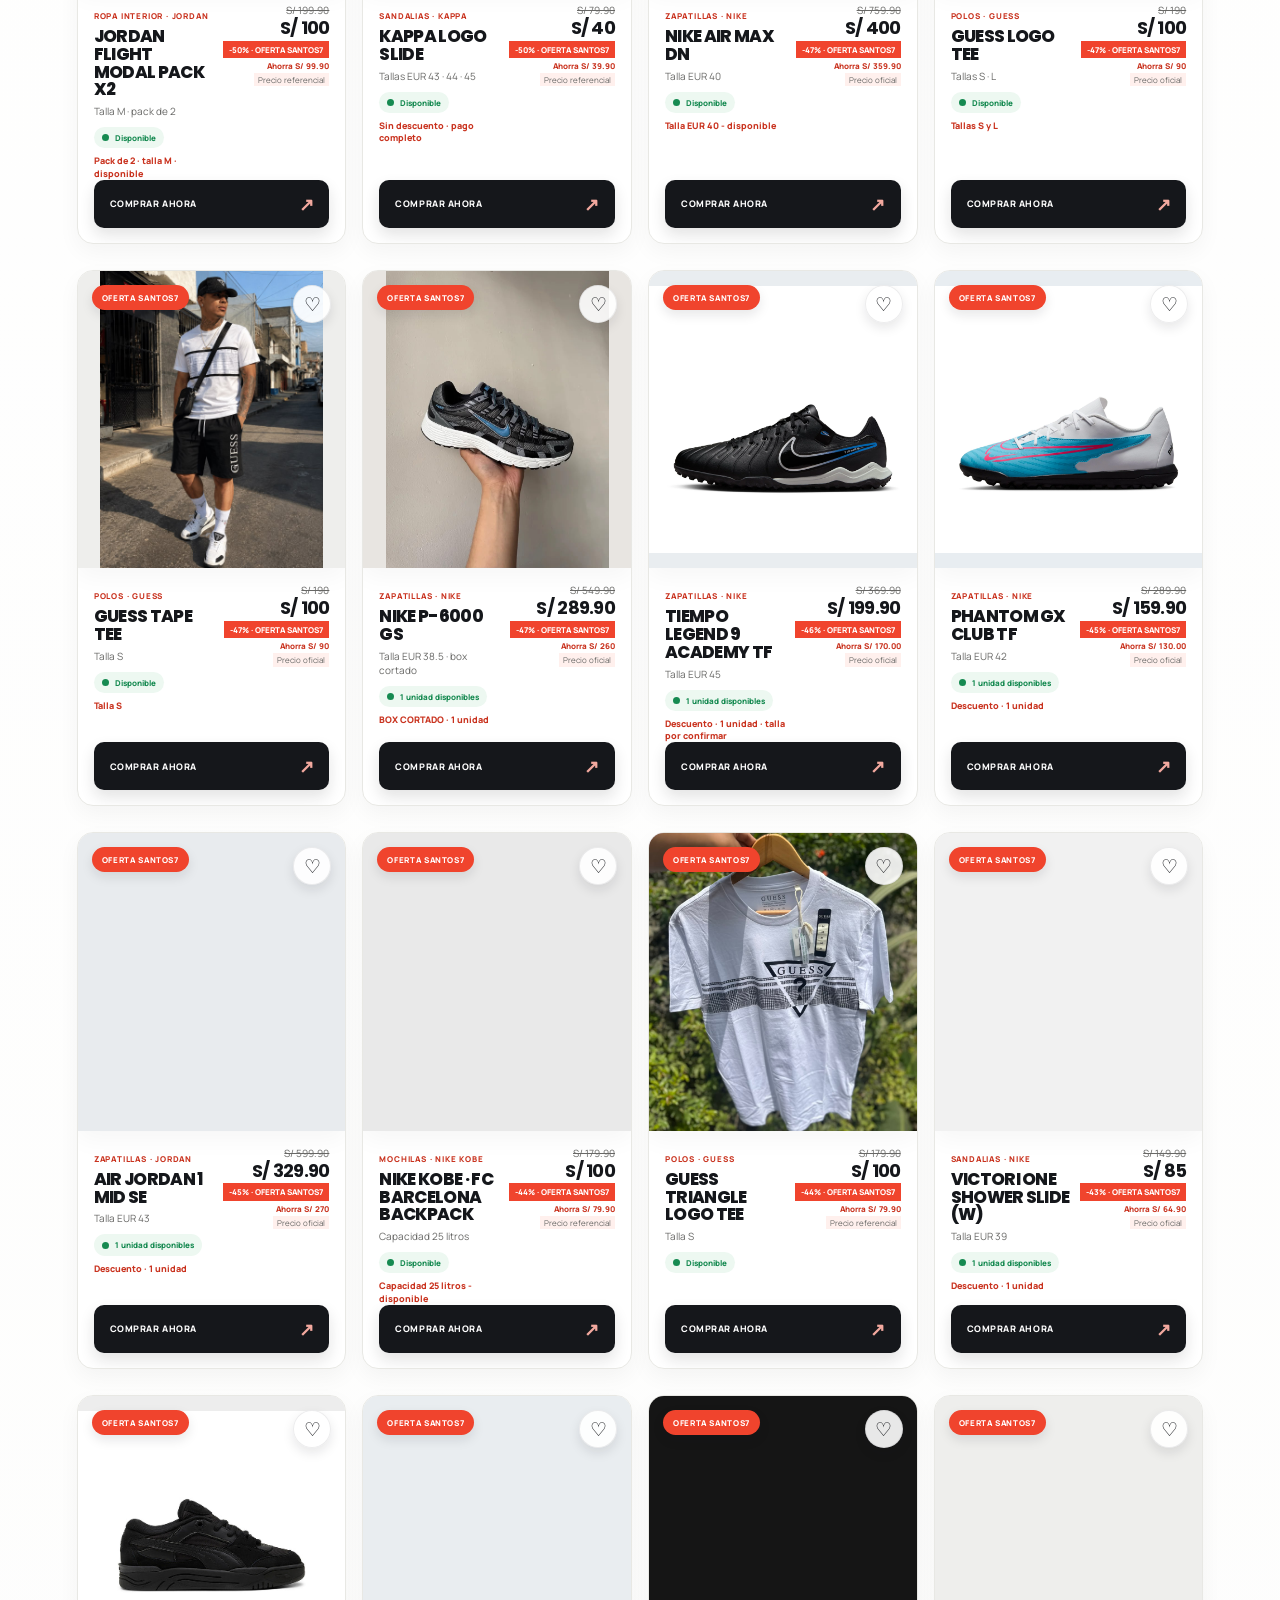
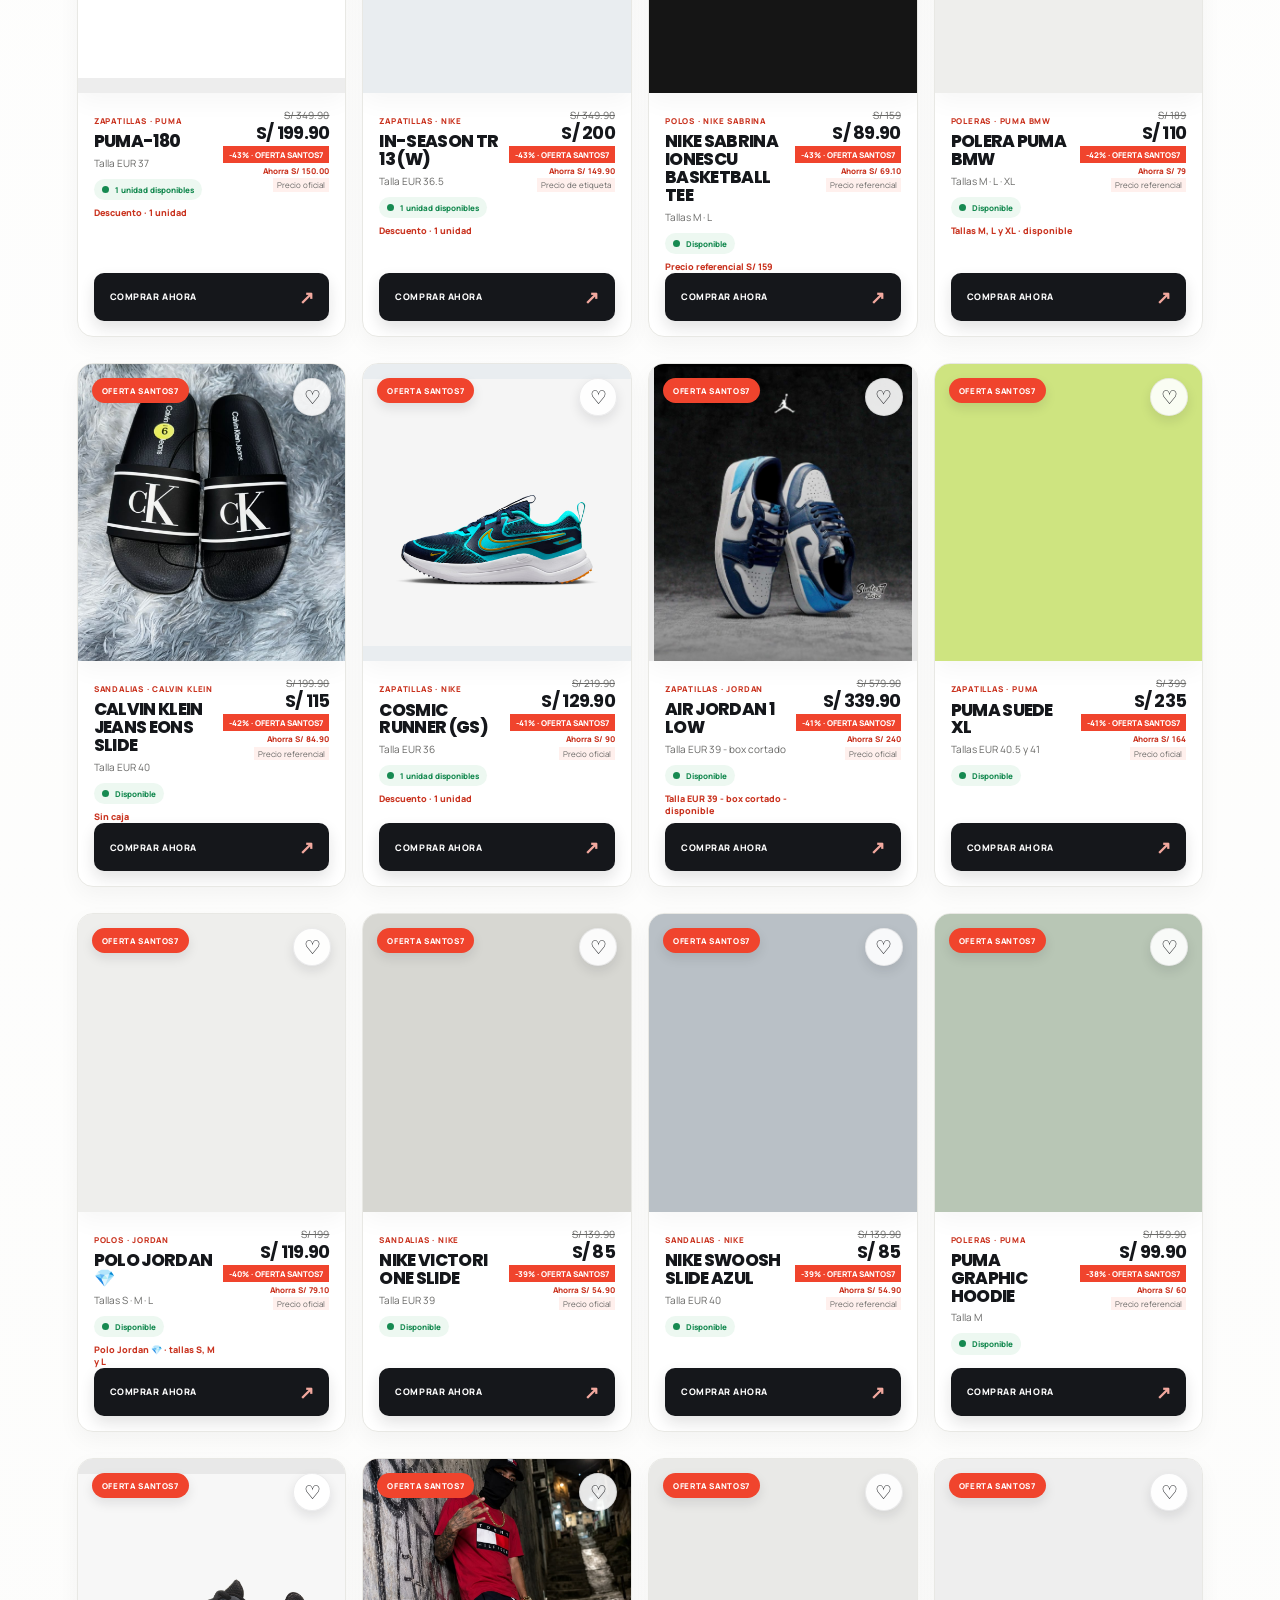
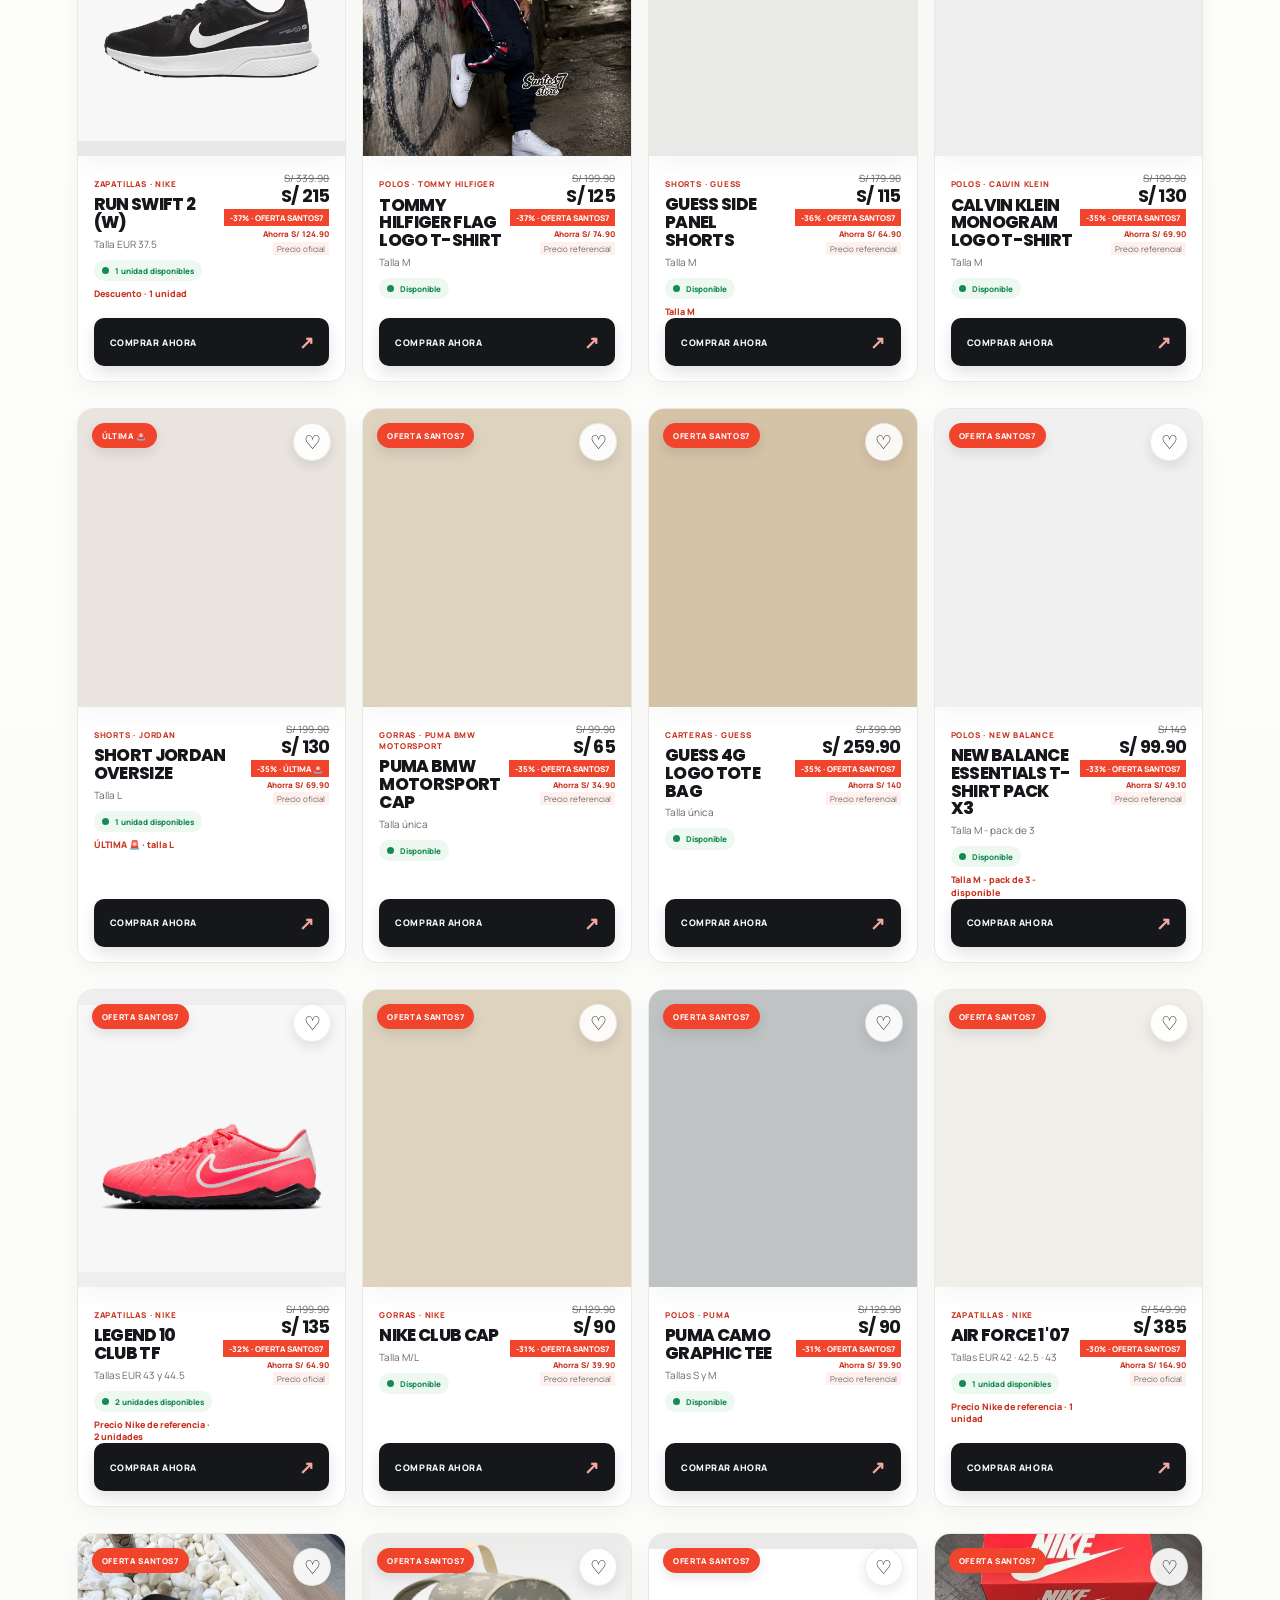
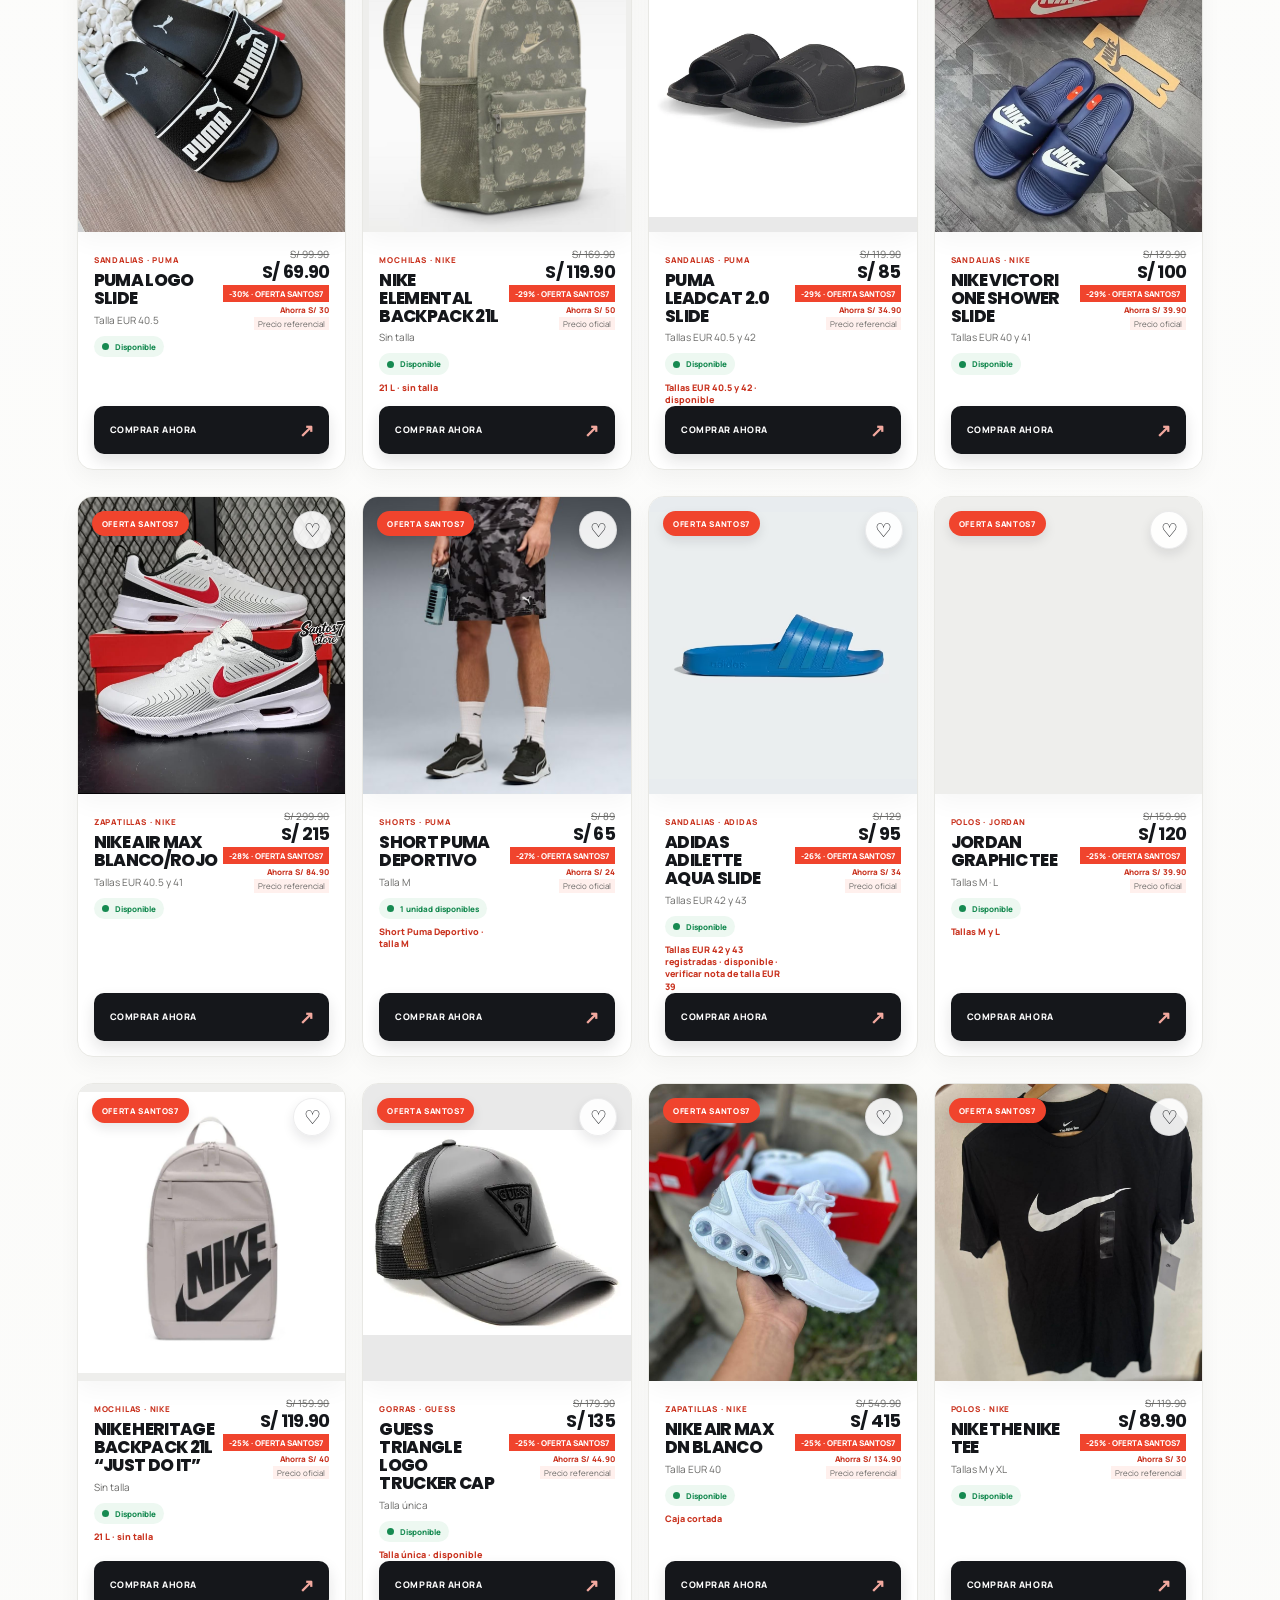
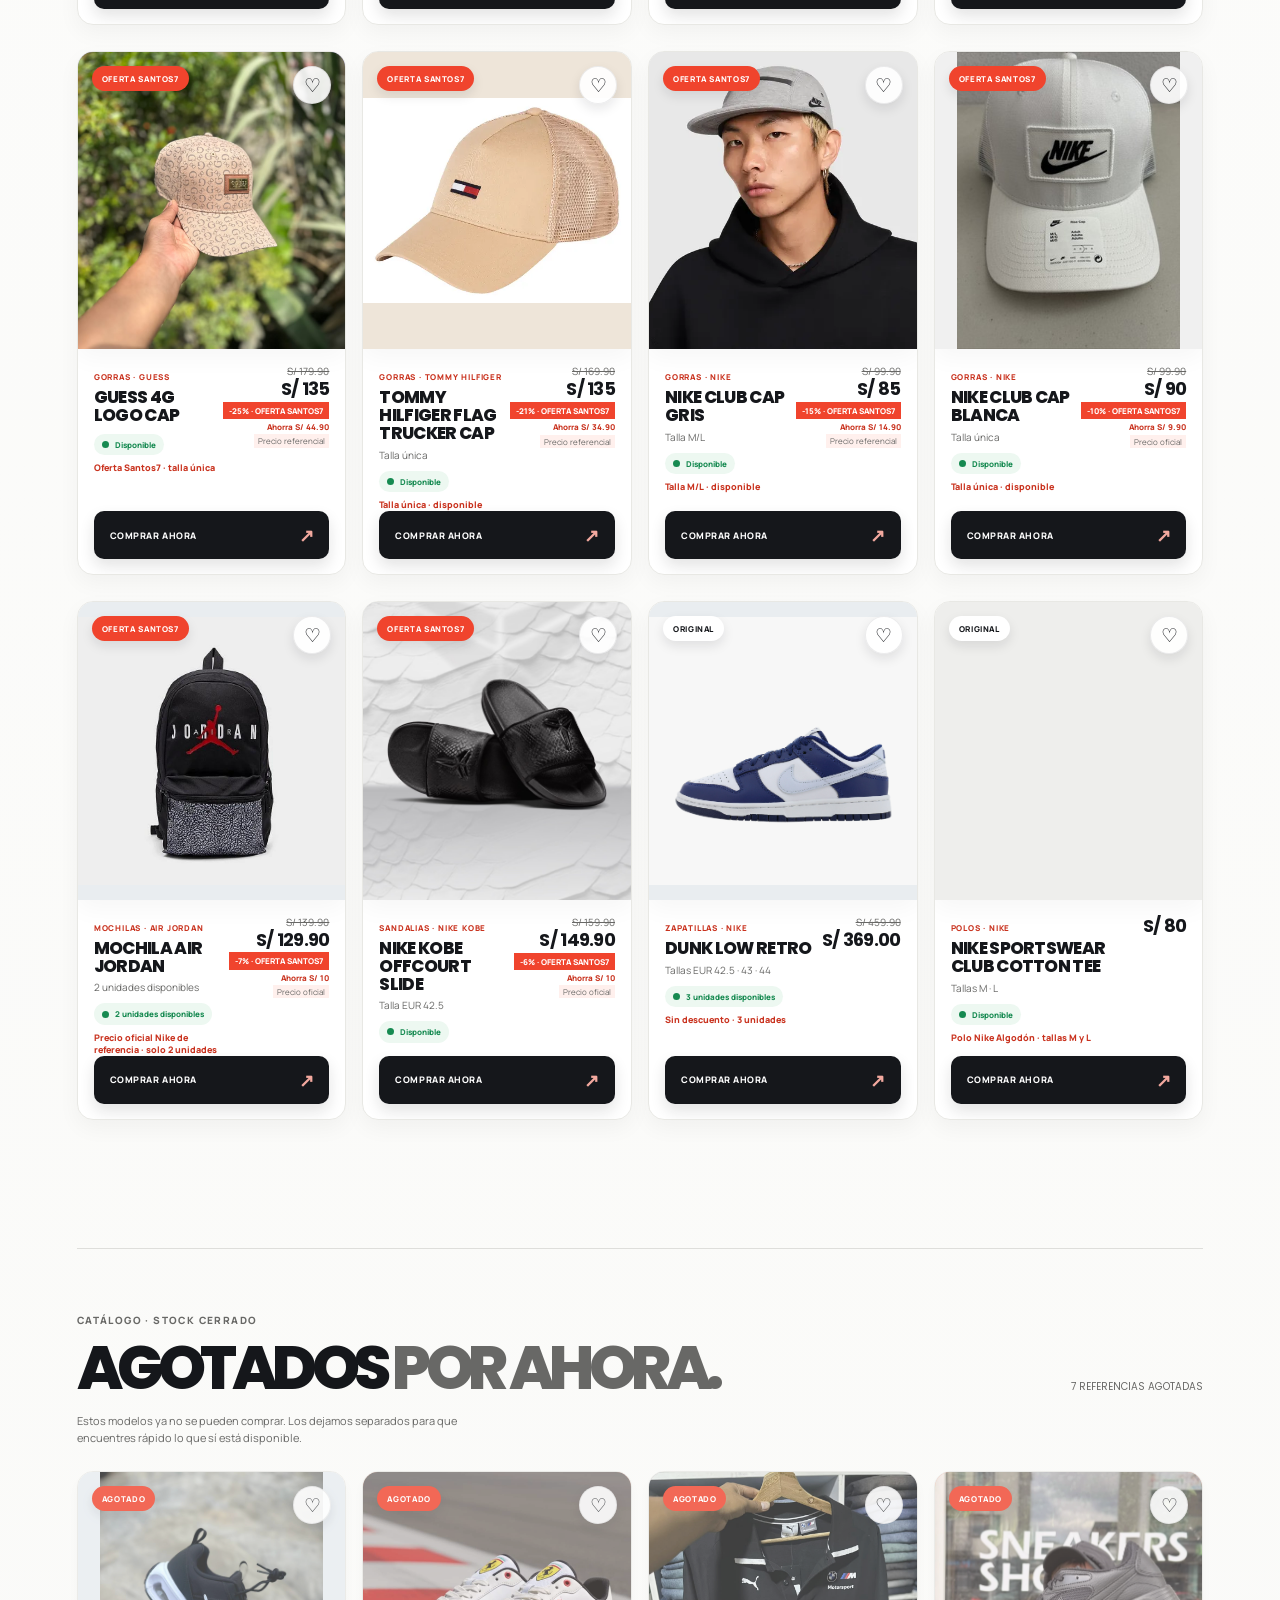
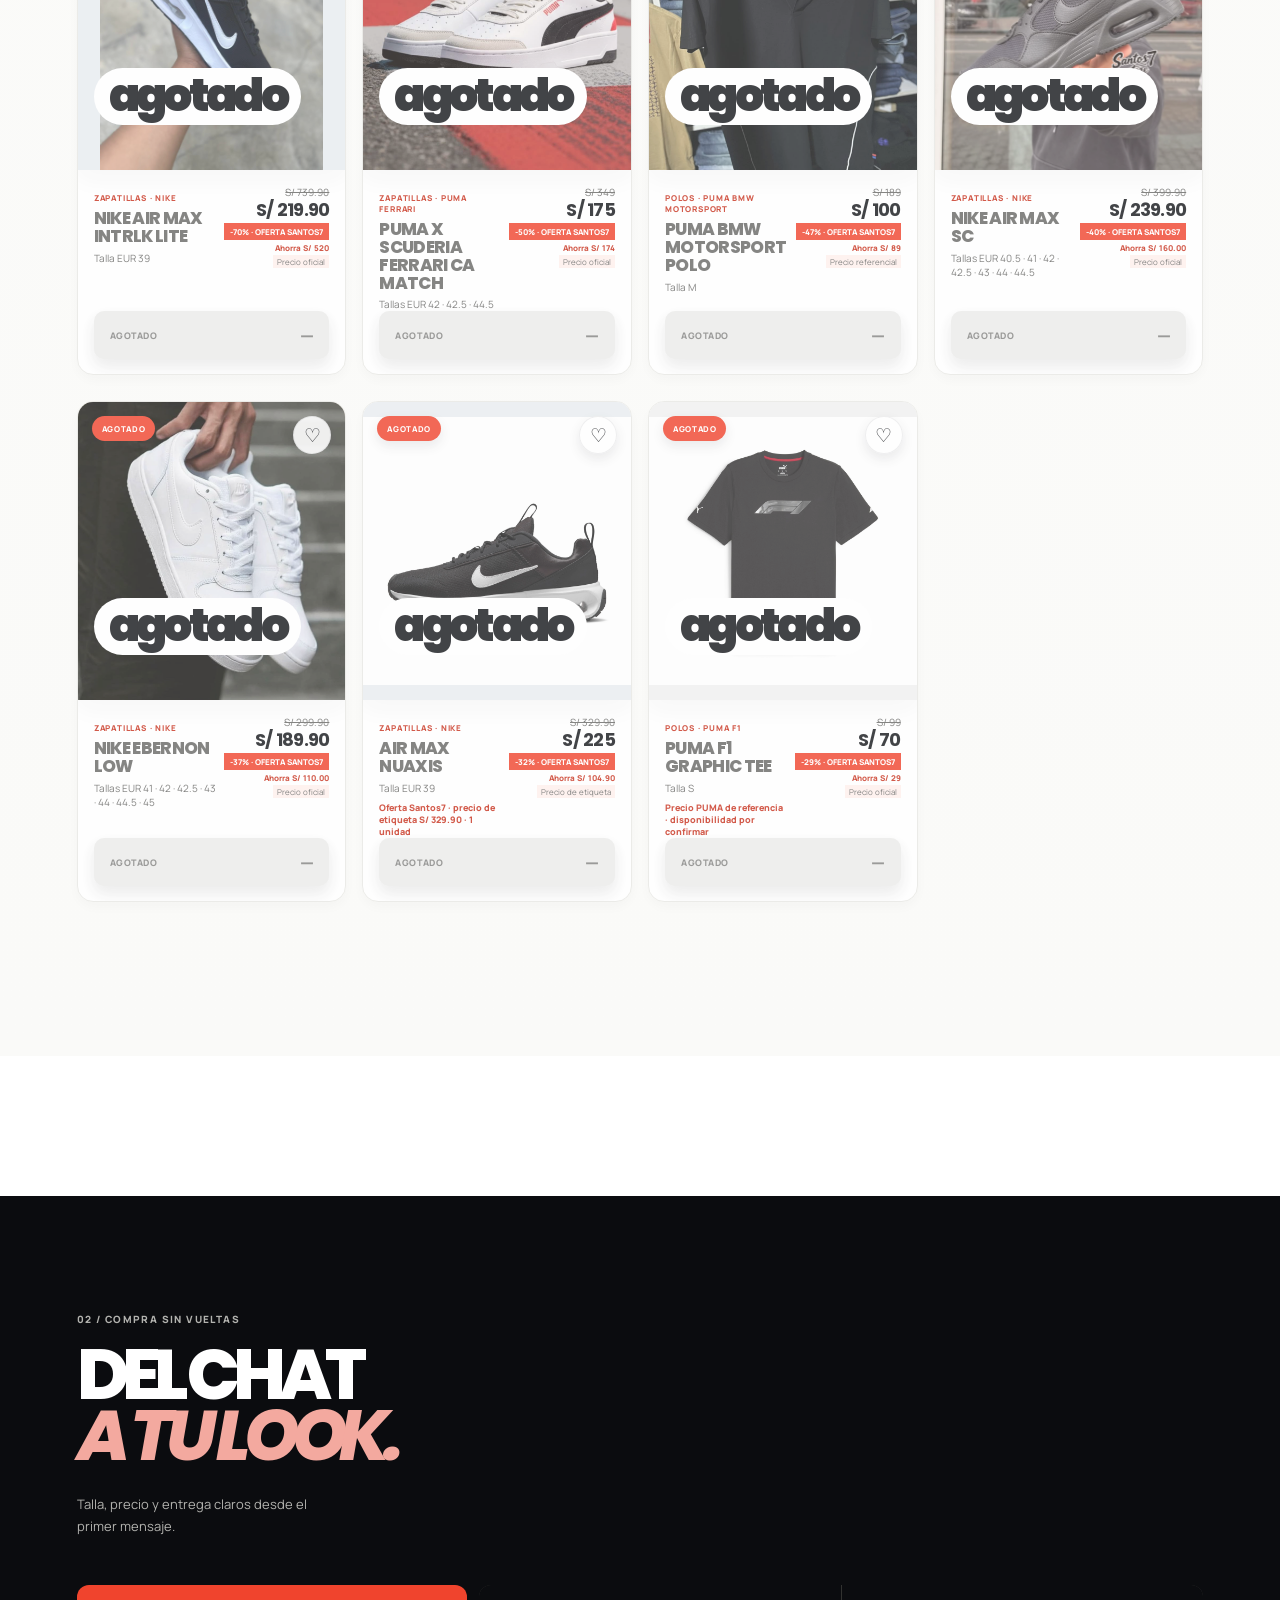
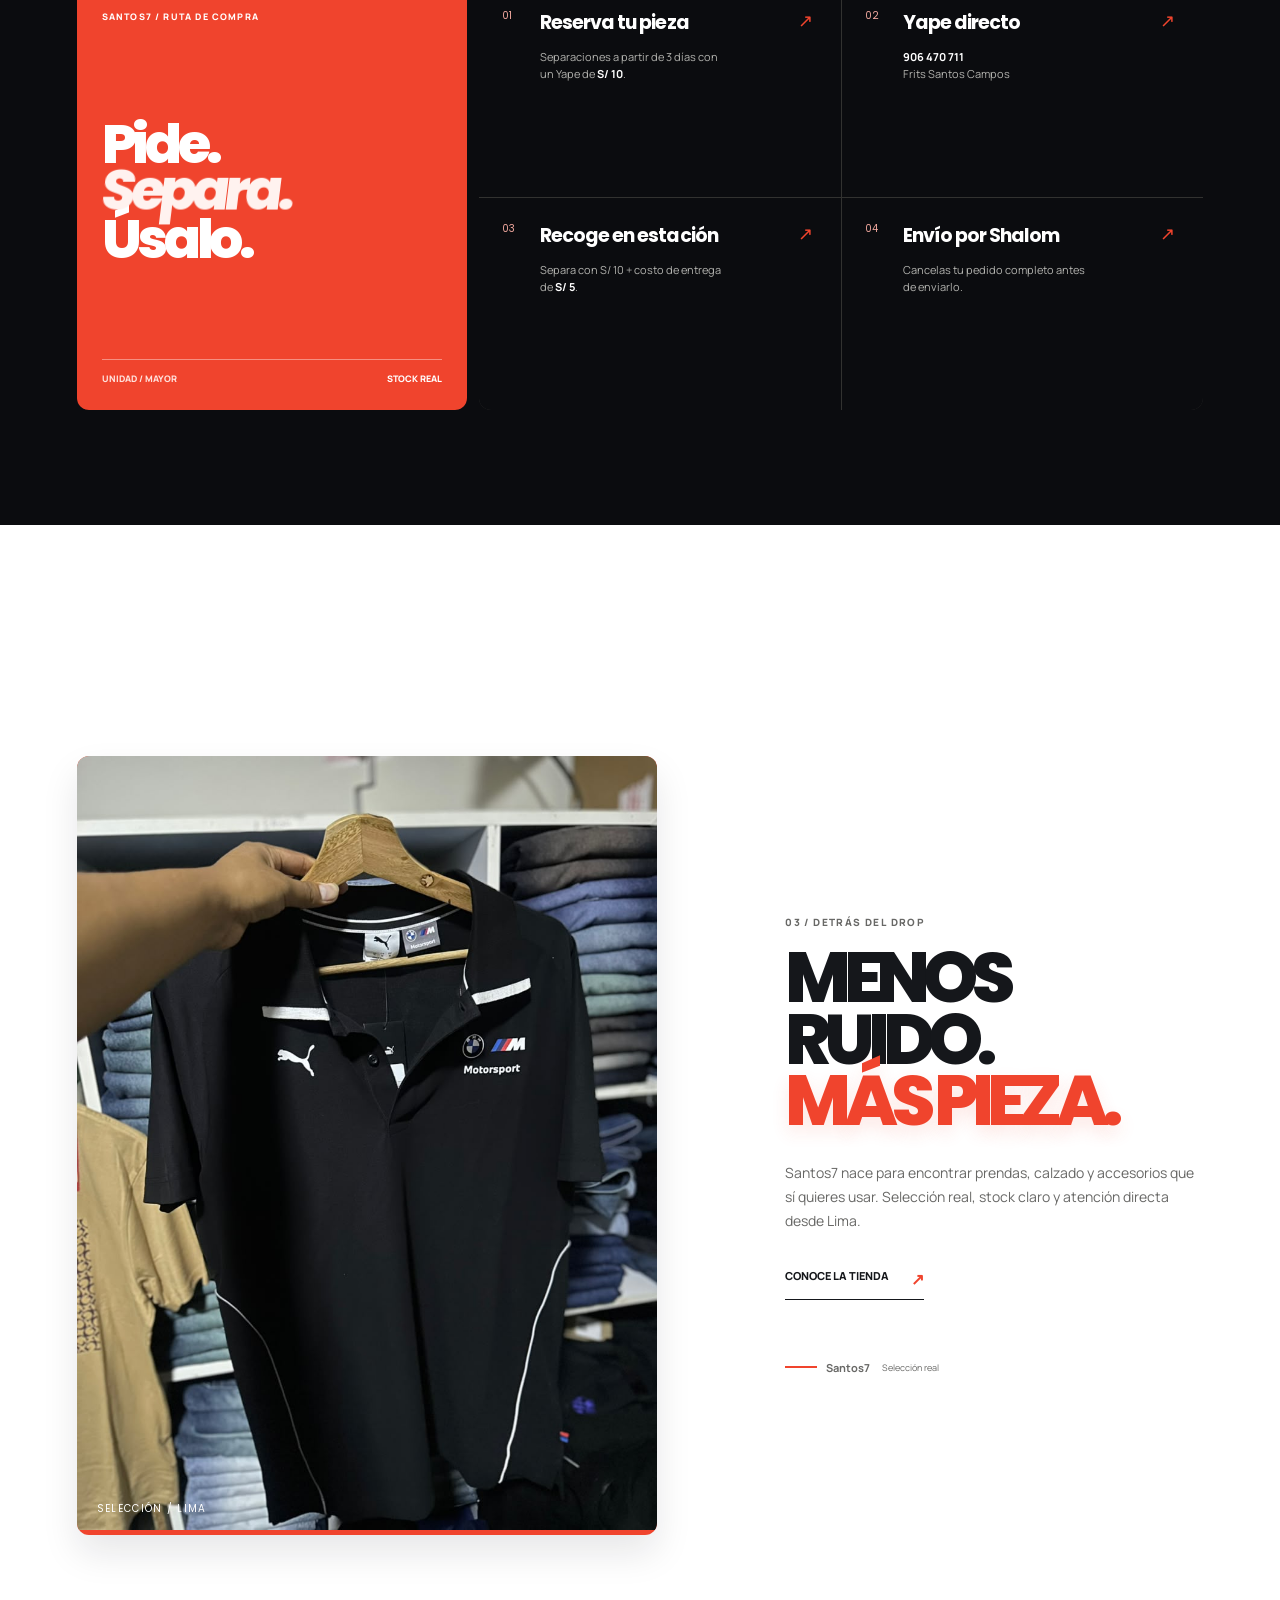
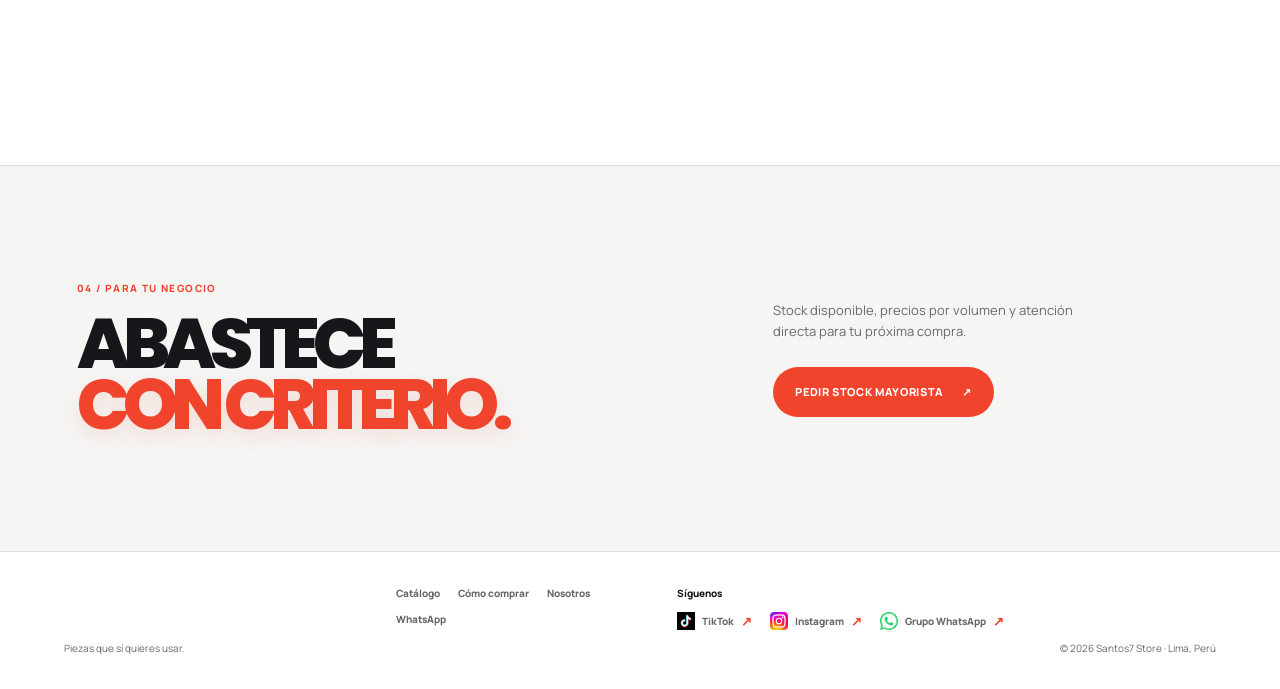
==== commit ce8d9414: "Add confirmed sizes and capacity" ====
--- a/index.html
+++ b/index.html
@@ -187,6 +187,6 @@
   <div class="image-lightbox" id="imageLightbox" aria-hidden="true"><div class="image-lightbox-backdrop" id="imageLightboxBackdrop"></div><section class="image-lightbox-dialog" role="dialog" aria-modal="true" aria-labelledby="imageLightboxTitle"><div class="image-lightbox-head"><div><span class="eyebrow" id="imageLightboxTitle">Vista ampliada</span><span class="image-lightbox-counter" id="imageLightboxCounter">1 / 1</span></div><button class="close-button image-lightbox-close" id="imageLightboxClose" type="button" aria-label="Cerrar galería">×</button></div><div class="image-lightbox-stage"><button class="image-lightbox-control" id="imageLightboxPrevious" type="button" aria-label="Imagen anterior">←</button><img id="imageLightboxImage" class="image-lightbox-image" src="" alt=""><button class="image-lightbox-control" id="imageLightboxNext" type="button" aria-label="Imagen siguiente">→</button></div></section></div>
   <a class="whatsapp-float" href="https://wa.me/51906470711?text=Hola%20Santos7%20Store%2C%20quiero%20consultar%20por%20un%20producto." target="_blank" rel="noopener" title="Escribir por WhatsApp" aria-label="Escribir por WhatsApp al +51 906 470 711"><svg class="whatsapp-icon" viewBox="0 0 24 24" aria-hidden="true"><path d="M20.52 3.48A11.83 11.83 0 0 0 12.1 0C5.57 0 .26 5.31.26 11.84c0 2.09.55 4.13 1.6 5.93L.16 24l6.37-1.67a11.8 11.8 0 0 0 5.56 1.41h.01c6.52 0 11.83-5.31 11.83-11.84 0-3.16-1.23-6.13-3.41-8.42Zm-8.42 18.22h-.01a9.82 9.82 0 0 1-5-1.37l-.36-.21-3.78.99 1.01-3.69-.23-.38a9.82 9.82 0 0 1-1.51-5.2C2.22 6.42 6.65 2 12.1 2c2.64 0 5.12 1.03 6.98 2.9a9.82 9.82 0 0 1 2.9 6.99c0 5.42-4.43 9.81-9.88 9.81Zm5.4-7.35c-.3-.15-1.77-.87-2.05-.97-.27-.1-.47-.15-.67.15-.2.3-.77.97-.94 1.17-.17.2-.35.22-.65.07-.3-.15-1.27-.47-2.42-1.49-.9-.8-1.5-1.78-1.67-2.08-.17-.3-.02-.46.13-.61.13-.13.3-.35.45-.52.15-.17.2-.3.3-.5.1-.2.05-.37-.02-.52-.07-.15-.67-1.62-.92-2.22-.24-.58-.49-.5-.67-.51h-.57c-.2 0-.52.07-.8.37-.27.3-1.04 1.02-1.04 2.49s1.07 2.89 1.22 3.09c.15.2 2.1 3.21 5.08 4.5.71.31 1.26.49 1.69.62.71.23 1.36.2 1.87.12.57-.09 1.77-.72 2.02-1.42.25-.7.25-1.3.17-1.42-.07-.12-.27-.2-.57-.35Z"></path></svg></a>
   <div class="toast" id="toast" role="status" aria-live="polite"></div>
-  <script type="module" src="script.js?v=20260913-17"></script>
+  <script type="module" src="script.js?v=20260913-18"></script>
 </body>
 </html>
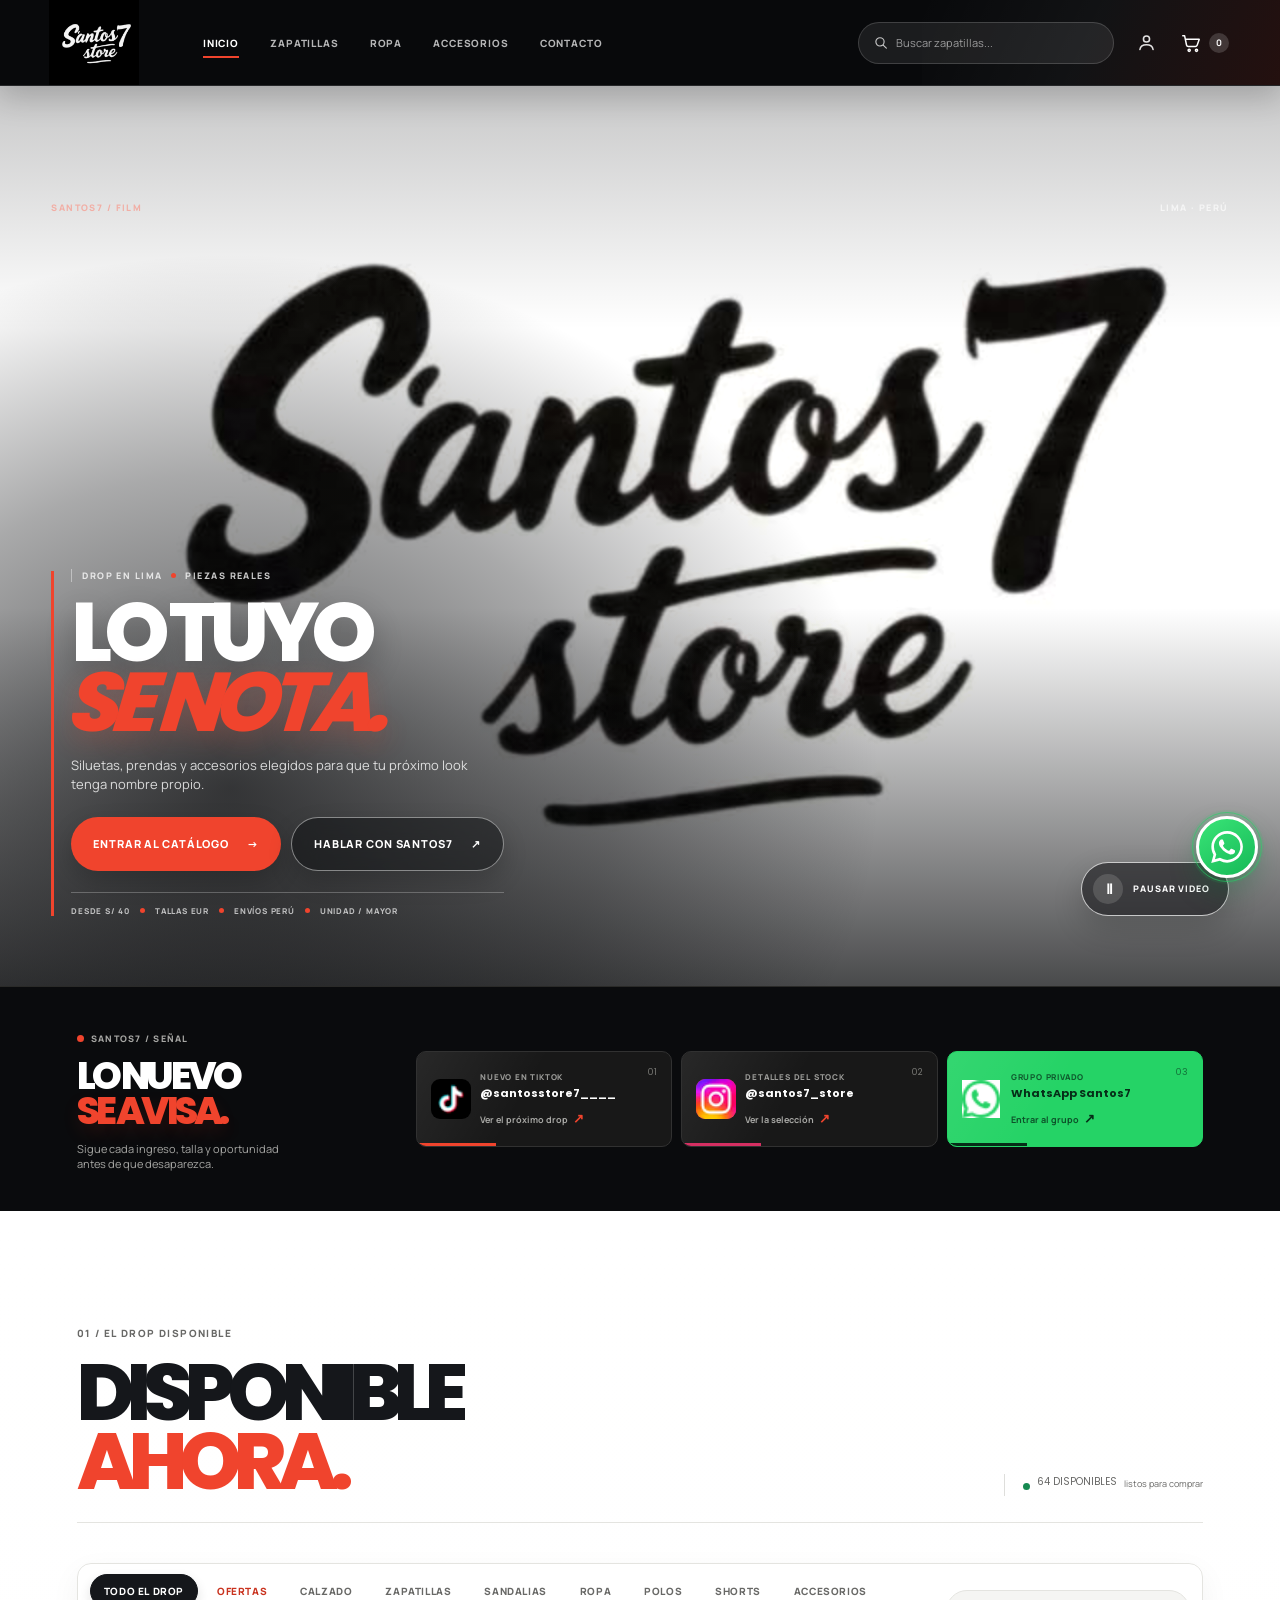
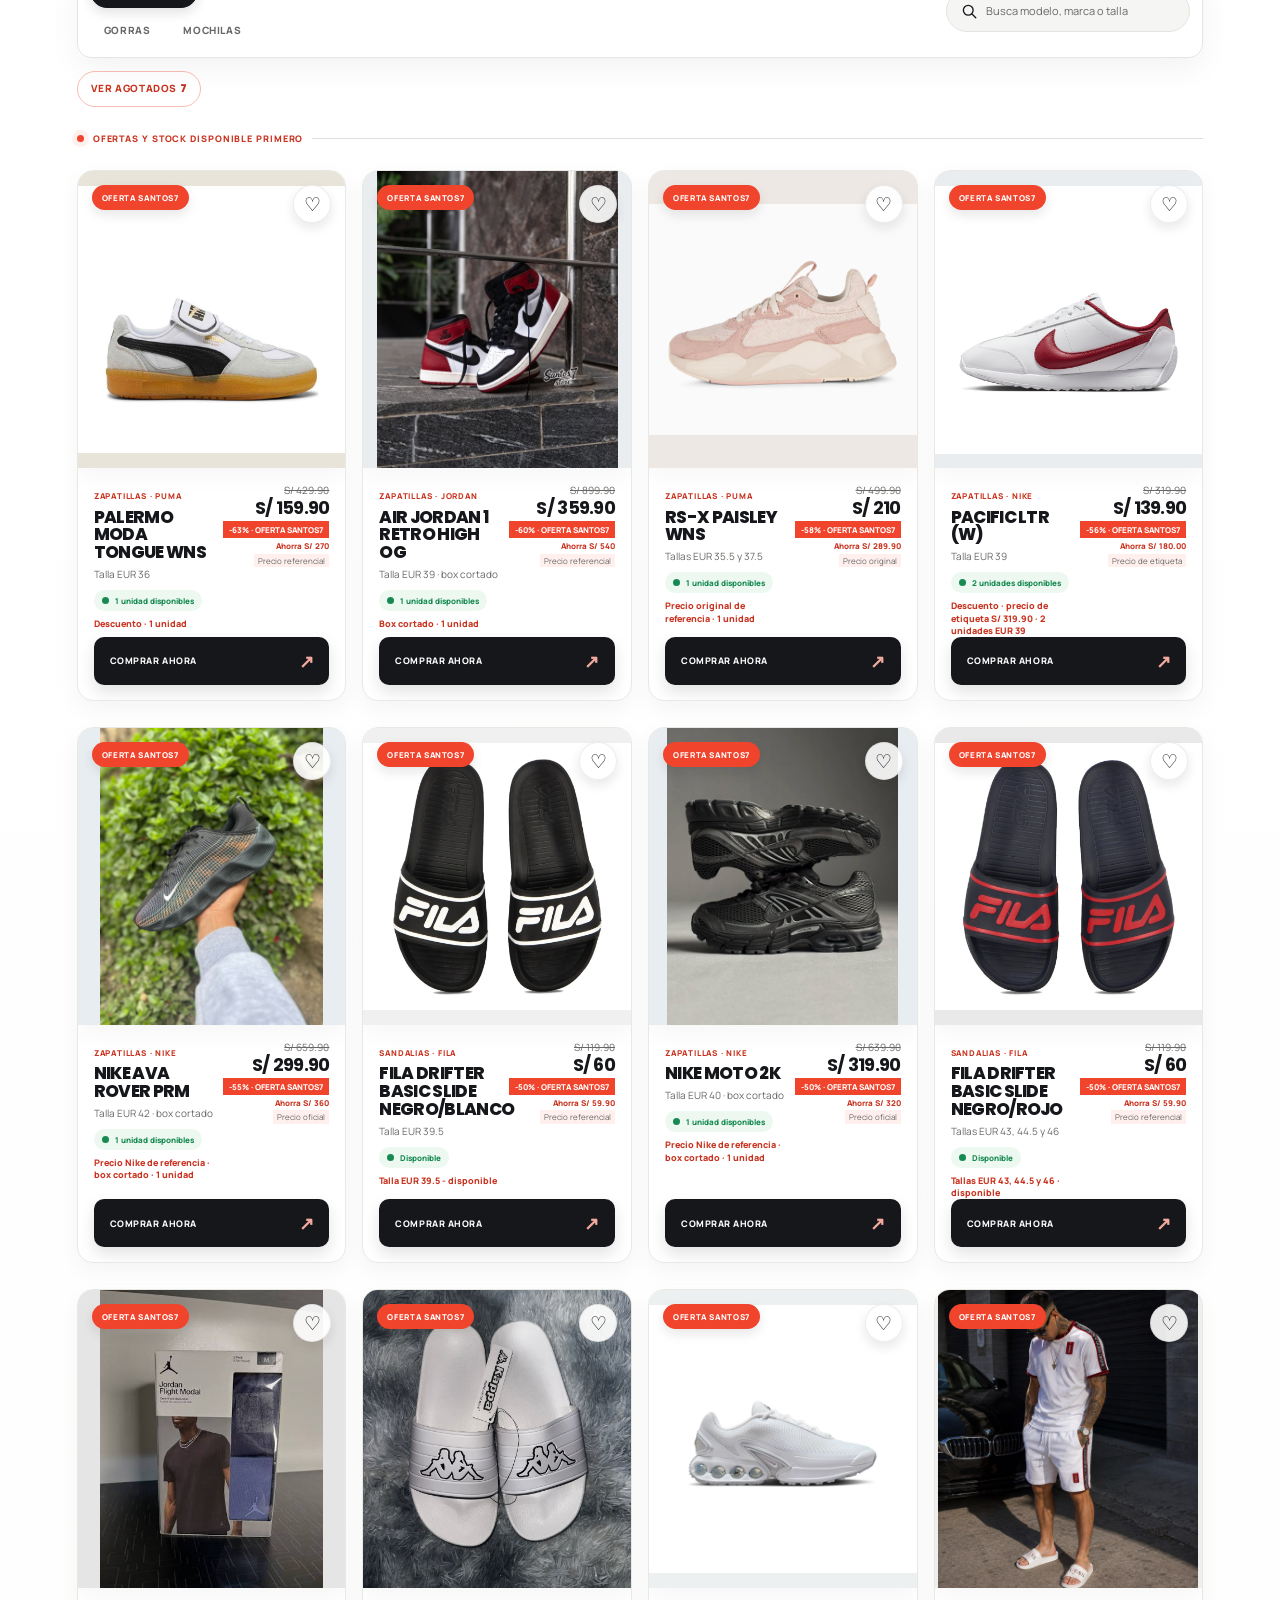
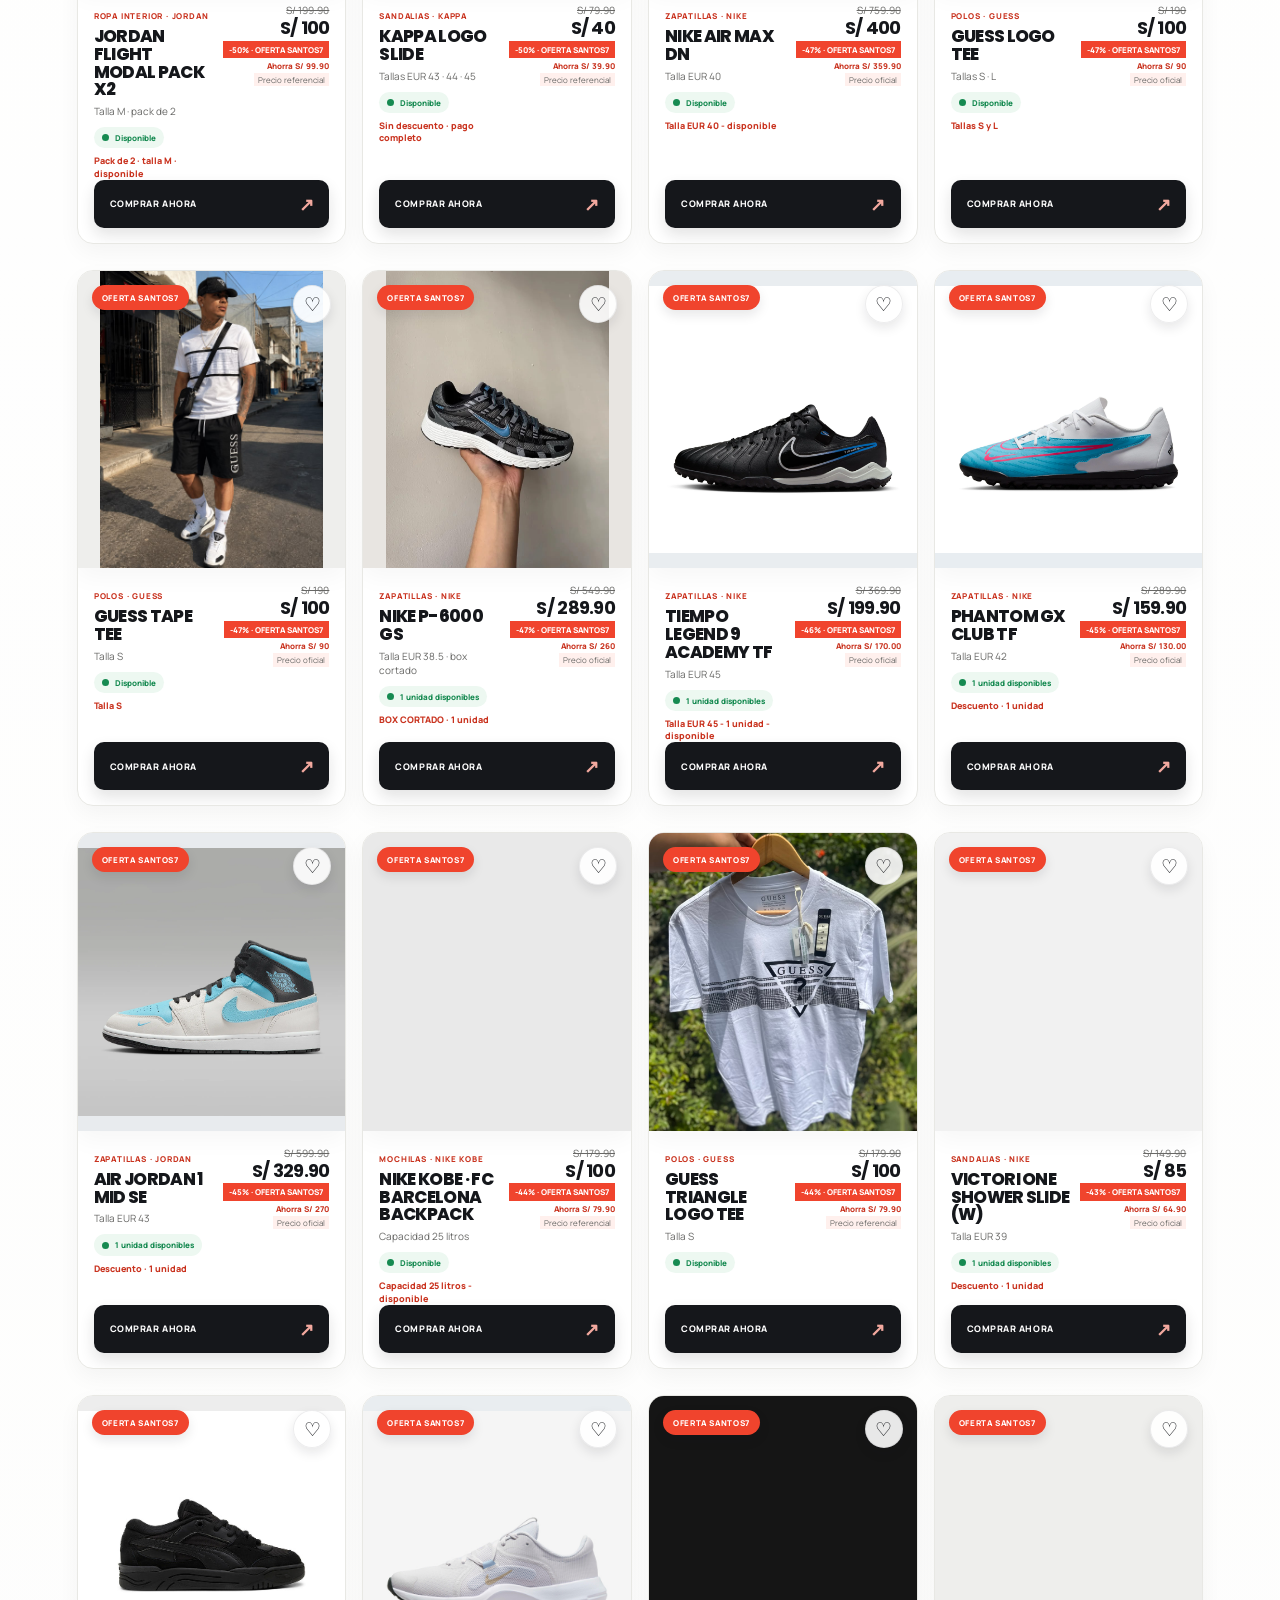
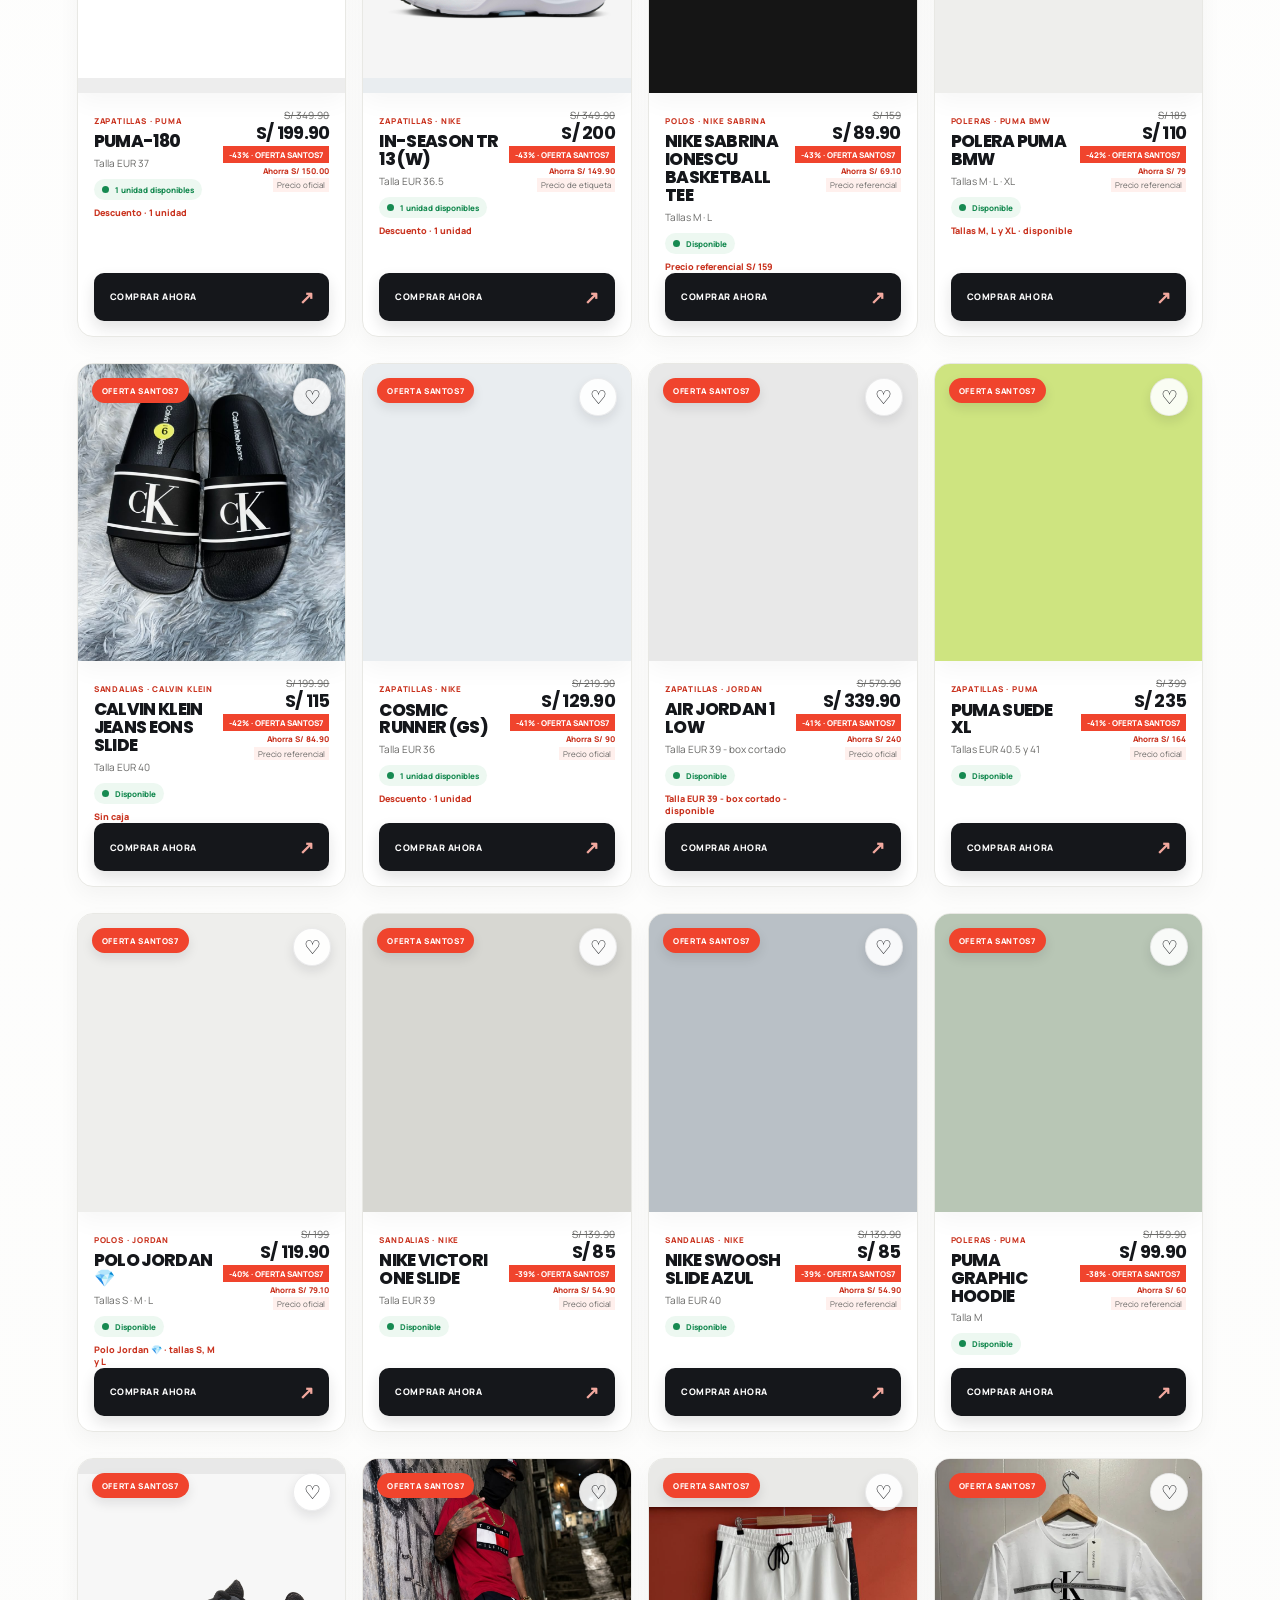
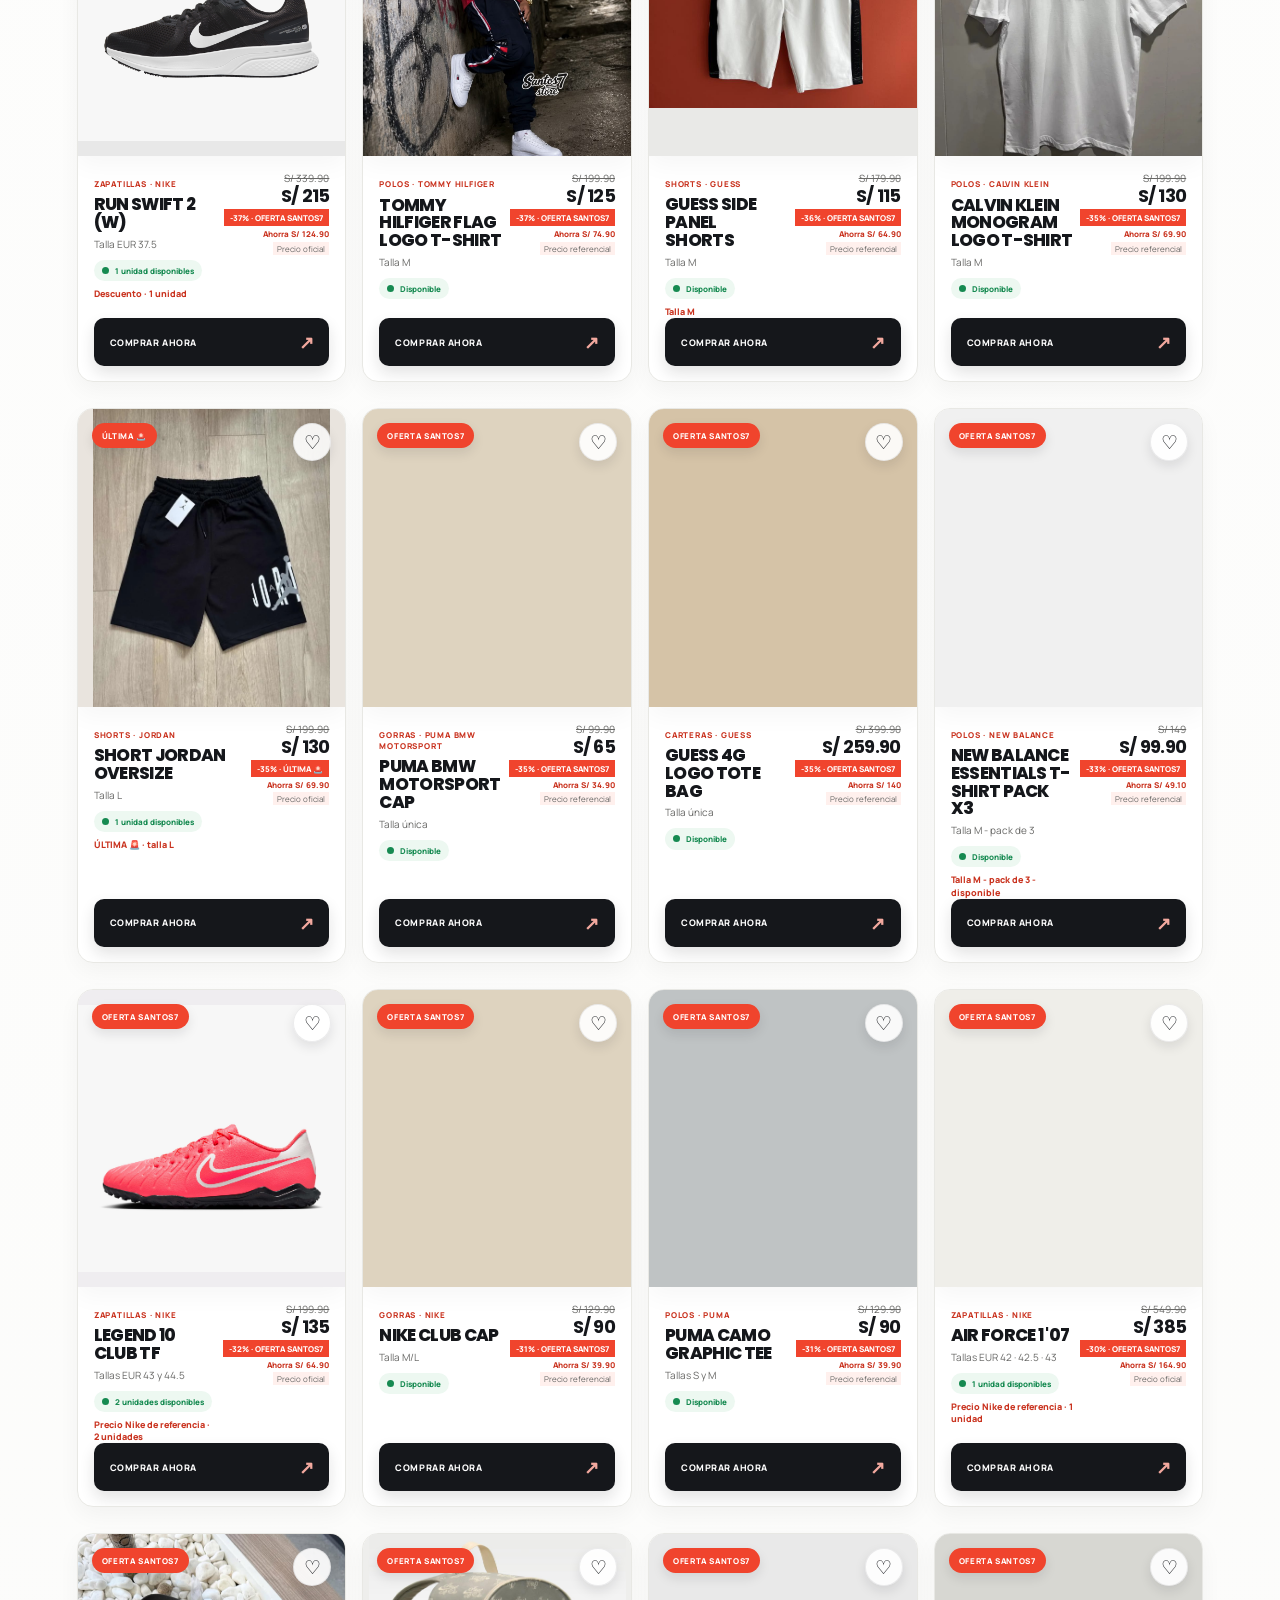
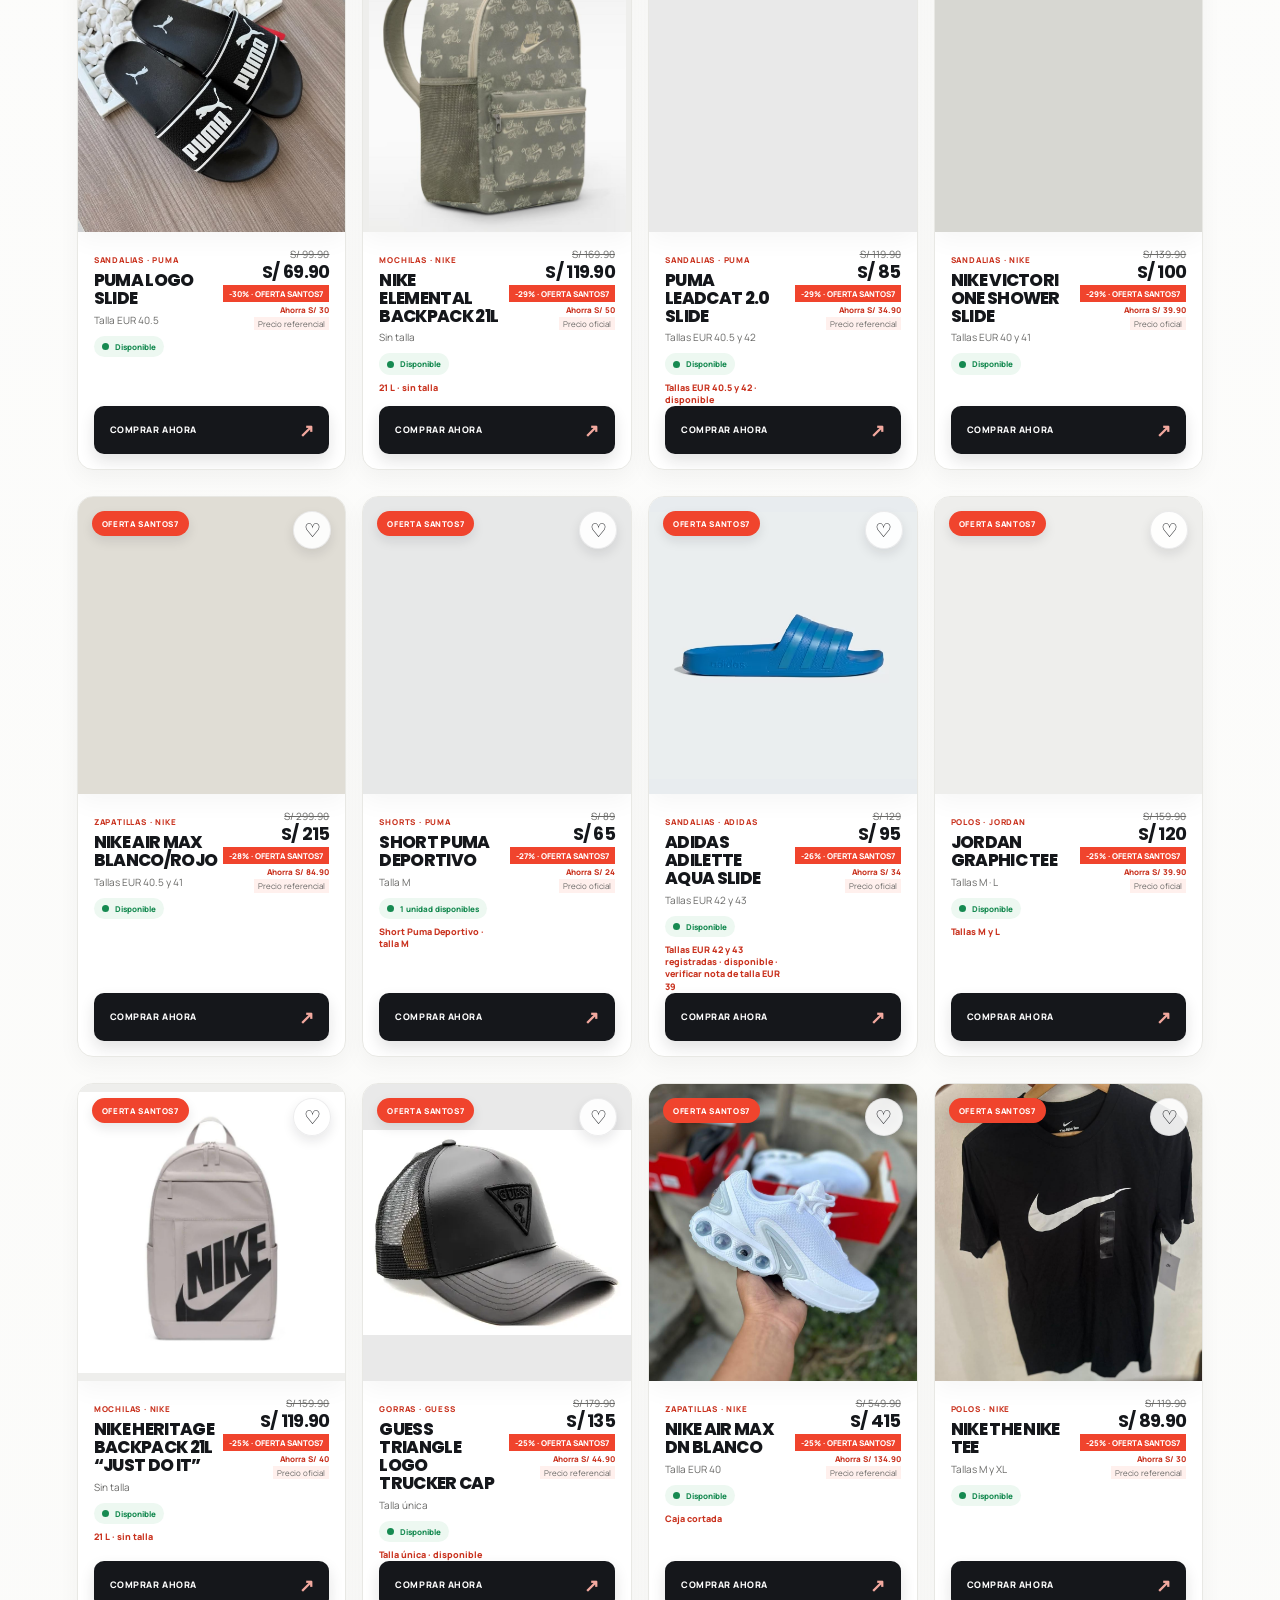
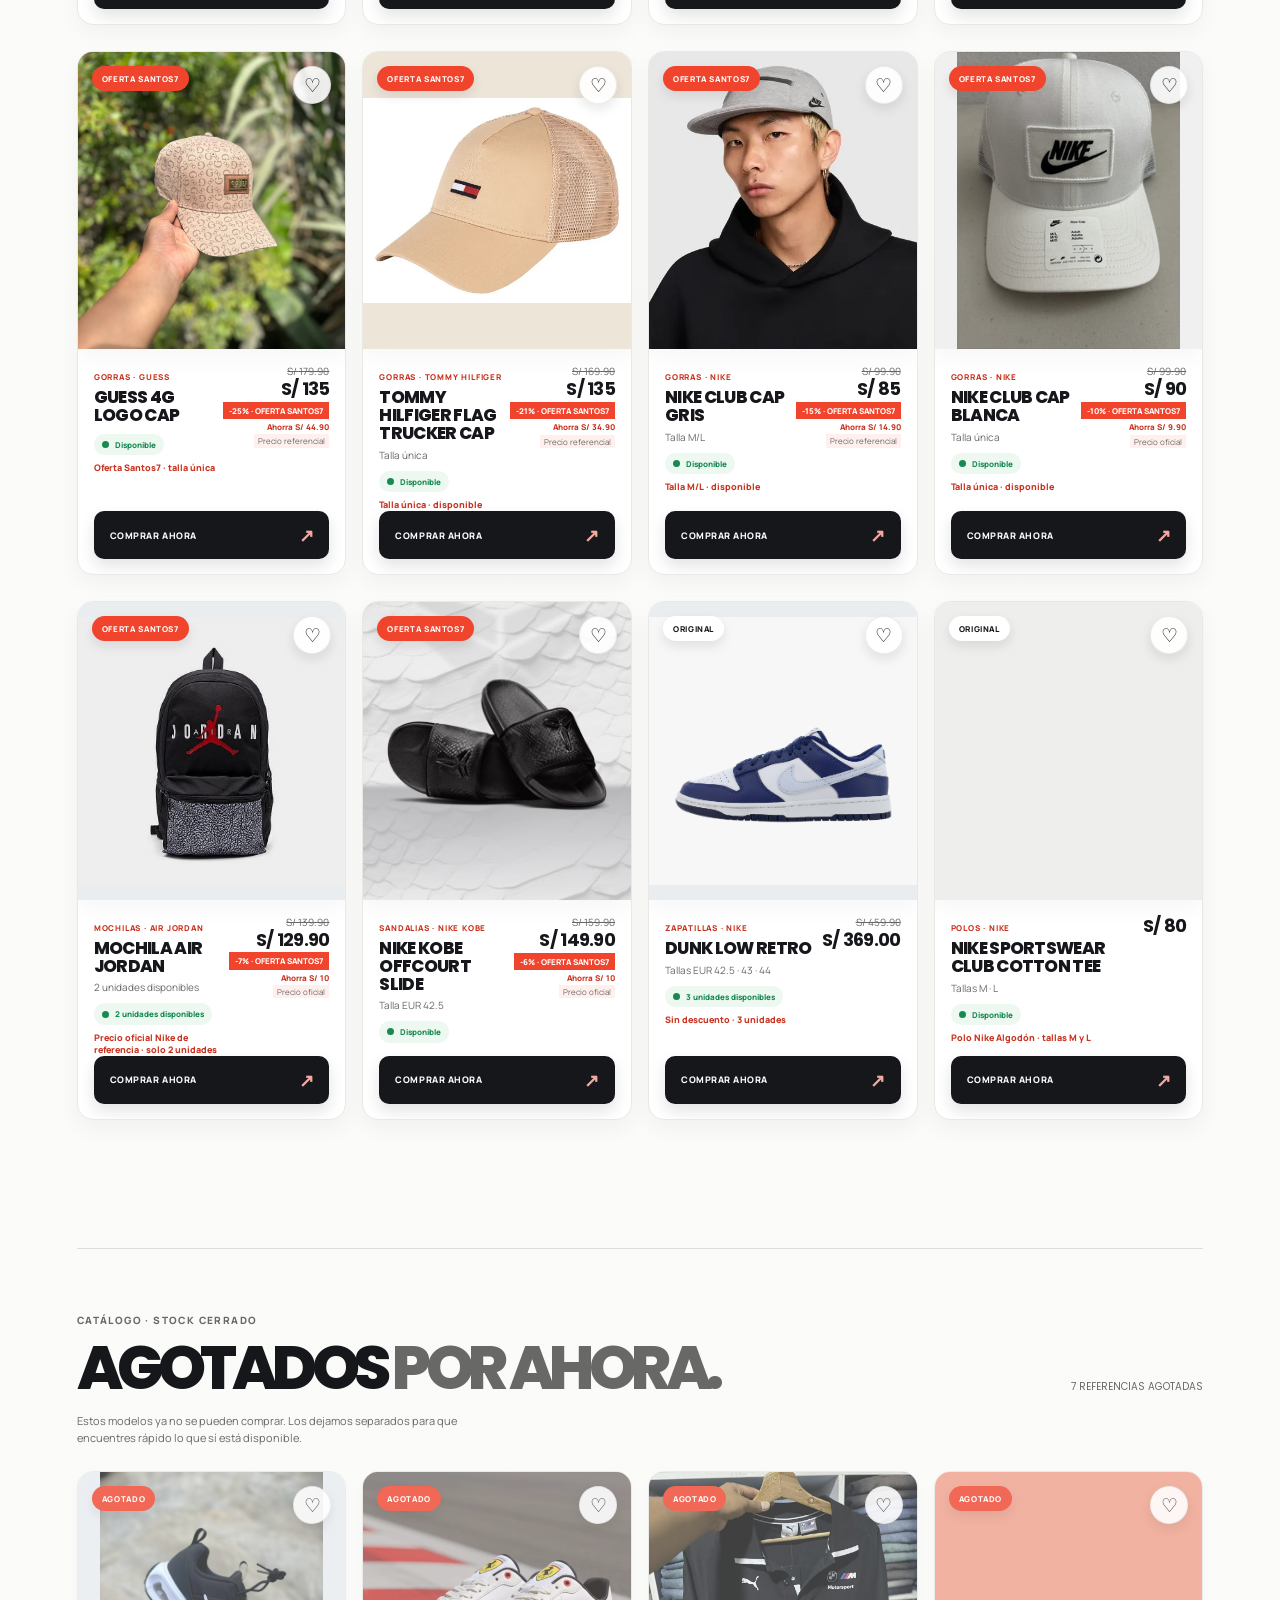
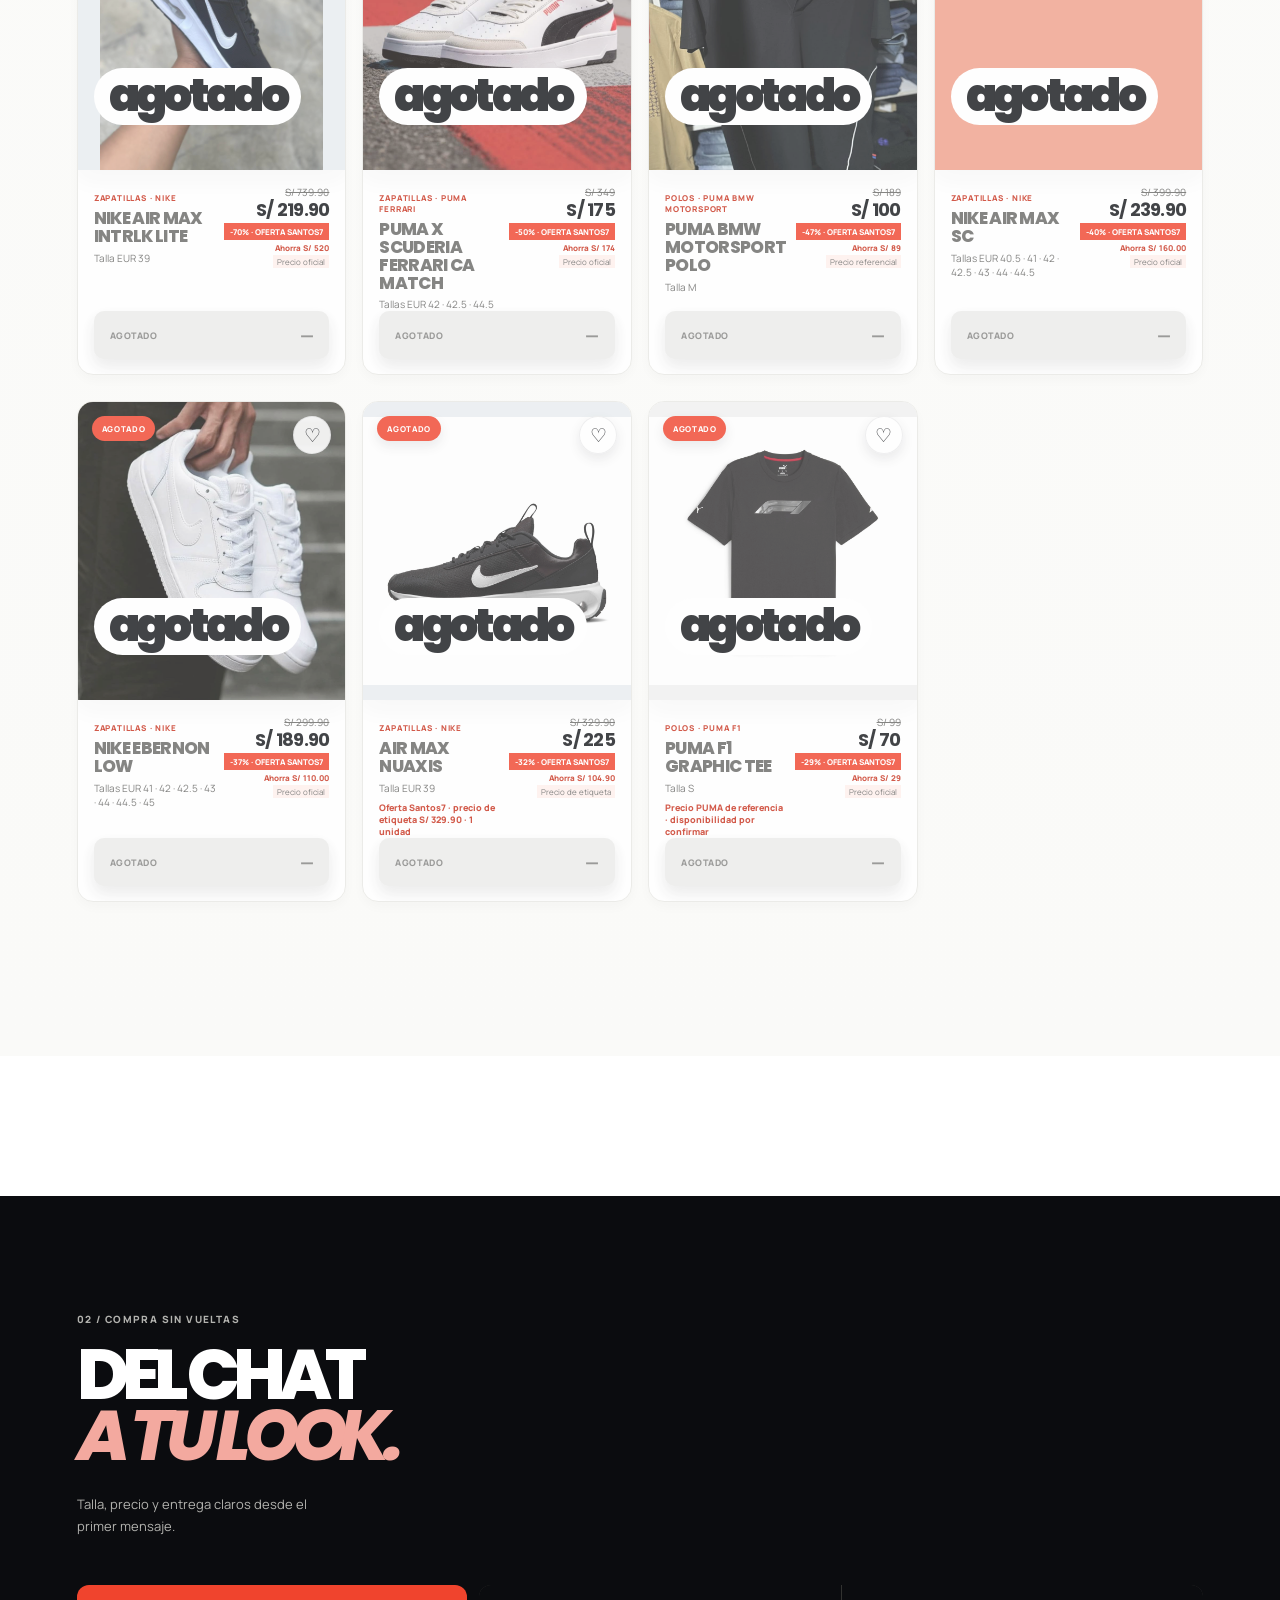
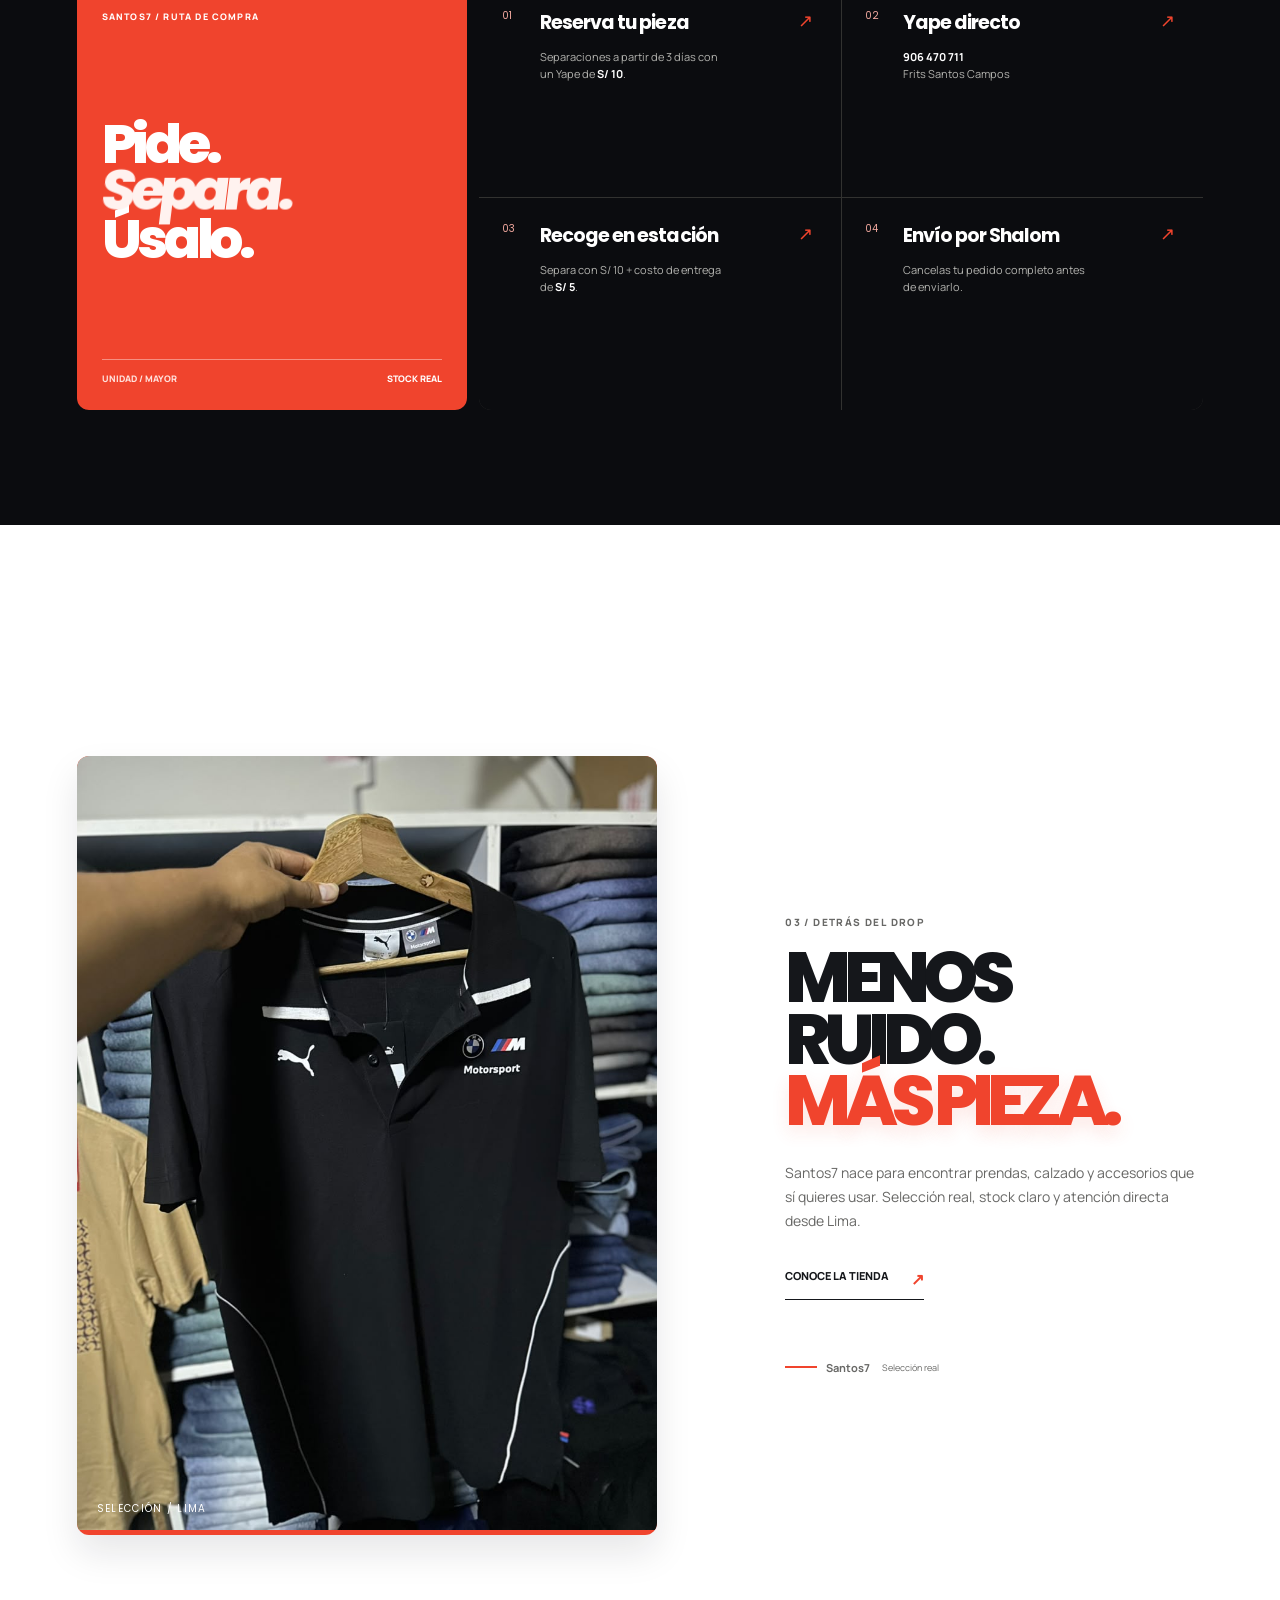
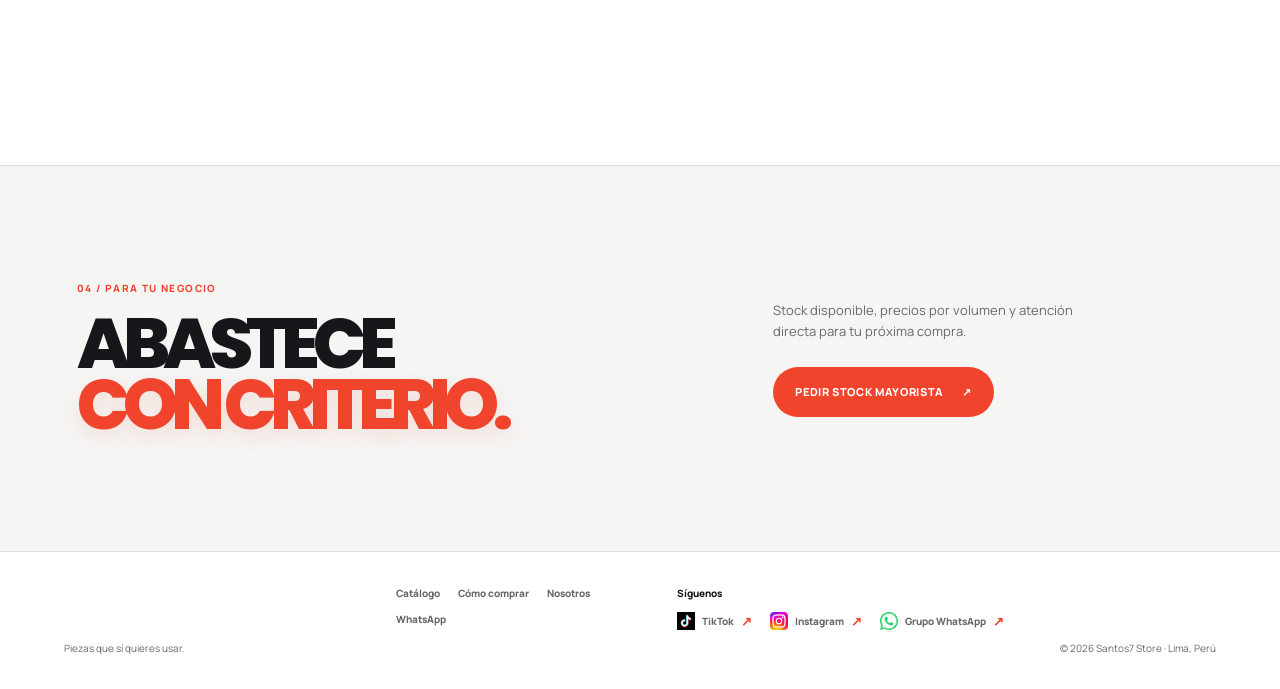
==== commit 441e9cb2: "Refresh confirmed availability labels" ====
--- a/index.html
+++ b/index.html
@@ -187,6 +187,6 @@
   <div class="image-lightbox" id="imageLightbox" aria-hidden="true"><div class="image-lightbox-backdrop" id="imageLightboxBackdrop"></div><section class="image-lightbox-dialog" role="dialog" aria-modal="true" aria-labelledby="imageLightboxTitle"><div class="image-lightbox-head"><div><span class="eyebrow" id="imageLightboxTitle">Vista ampliada</span><span class="image-lightbox-counter" id="imageLightboxCounter">1 / 1</span></div><button class="close-button image-lightbox-close" id="imageLightboxClose" type="button" aria-label="Cerrar galería">×</button></div><div class="image-lightbox-stage"><button class="image-lightbox-control" id="imageLightboxPrevious" type="button" aria-label="Imagen anterior">←</button><img id="imageLightboxImage" class="image-lightbox-image" src="" alt=""><button class="image-lightbox-control" id="imageLightboxNext" type="button" aria-label="Imagen siguiente">→</button></div></section></div>
   <a class="whatsapp-float" href="https://wa.me/51906470711?text=Hola%20Santos7%20Store%2C%20quiero%20consultar%20por%20un%20producto." target="_blank" rel="noopener" title="Escribir por WhatsApp" aria-label="Escribir por WhatsApp al +51 906 470 711"><svg class="whatsapp-icon" viewBox="0 0 24 24" aria-hidden="true"><path d="M20.52 3.48A11.83 11.83 0 0 0 12.1 0C5.57 0 .26 5.31.26 11.84c0 2.09.55 4.13 1.6 5.93L.16 24l6.37-1.67a11.8 11.8 0 0 0 5.56 1.41h.01c6.52 0 11.83-5.31 11.83-11.84 0-3.16-1.23-6.13-3.41-8.42Zm-8.42 18.22h-.01a9.82 9.82 0 0 1-5-1.37l-.36-.21-3.78.99 1.01-3.69-.23-.38a9.82 9.82 0 0 1-1.51-5.2C2.22 6.42 6.65 2 12.1 2c2.64 0 5.12 1.03 6.98 2.9a9.82 9.82 0 0 1 2.9 6.99c0 5.42-4.43 9.81-9.88 9.81Zm5.4-7.35c-.3-.15-1.77-.87-2.05-.97-.27-.1-.47-.15-.67.15-.2.3-.77.97-.94 1.17-.17.2-.35.22-.65.07-.3-.15-1.27-.47-2.42-1.49-.9-.8-1.5-1.78-1.67-2.08-.17-.3-.02-.46.13-.61.13-.13.3-.35.45-.52.15-.17.2-.3.3-.5.1-.2.05-.37-.02-.52-.07-.15-.67-1.62-.92-2.22-.24-.58-.49-.5-.67-.51h-.57c-.2 0-.52.07-.8.37-.27.3-1.04 1.02-1.04 2.49s1.07 2.89 1.22 3.09c.15.2 2.1 3.21 5.08 4.5.71.31 1.26.49 1.69.62.71.23 1.36.2 1.87.12.57-.09 1.77-.72 2.02-1.42.25-.7.25-1.3.17-1.42-.07-.12-.27-.2-.57-.35Z"></path></svg></a>
   <div class="toast" id="toast" role="status" aria-live="polite"></div>
-  <script type="module" src="script.js?v=20260913-18"></script>
+  <script type="module" src="script.js?v=20260913-19"></script>
 </body>
 </html>
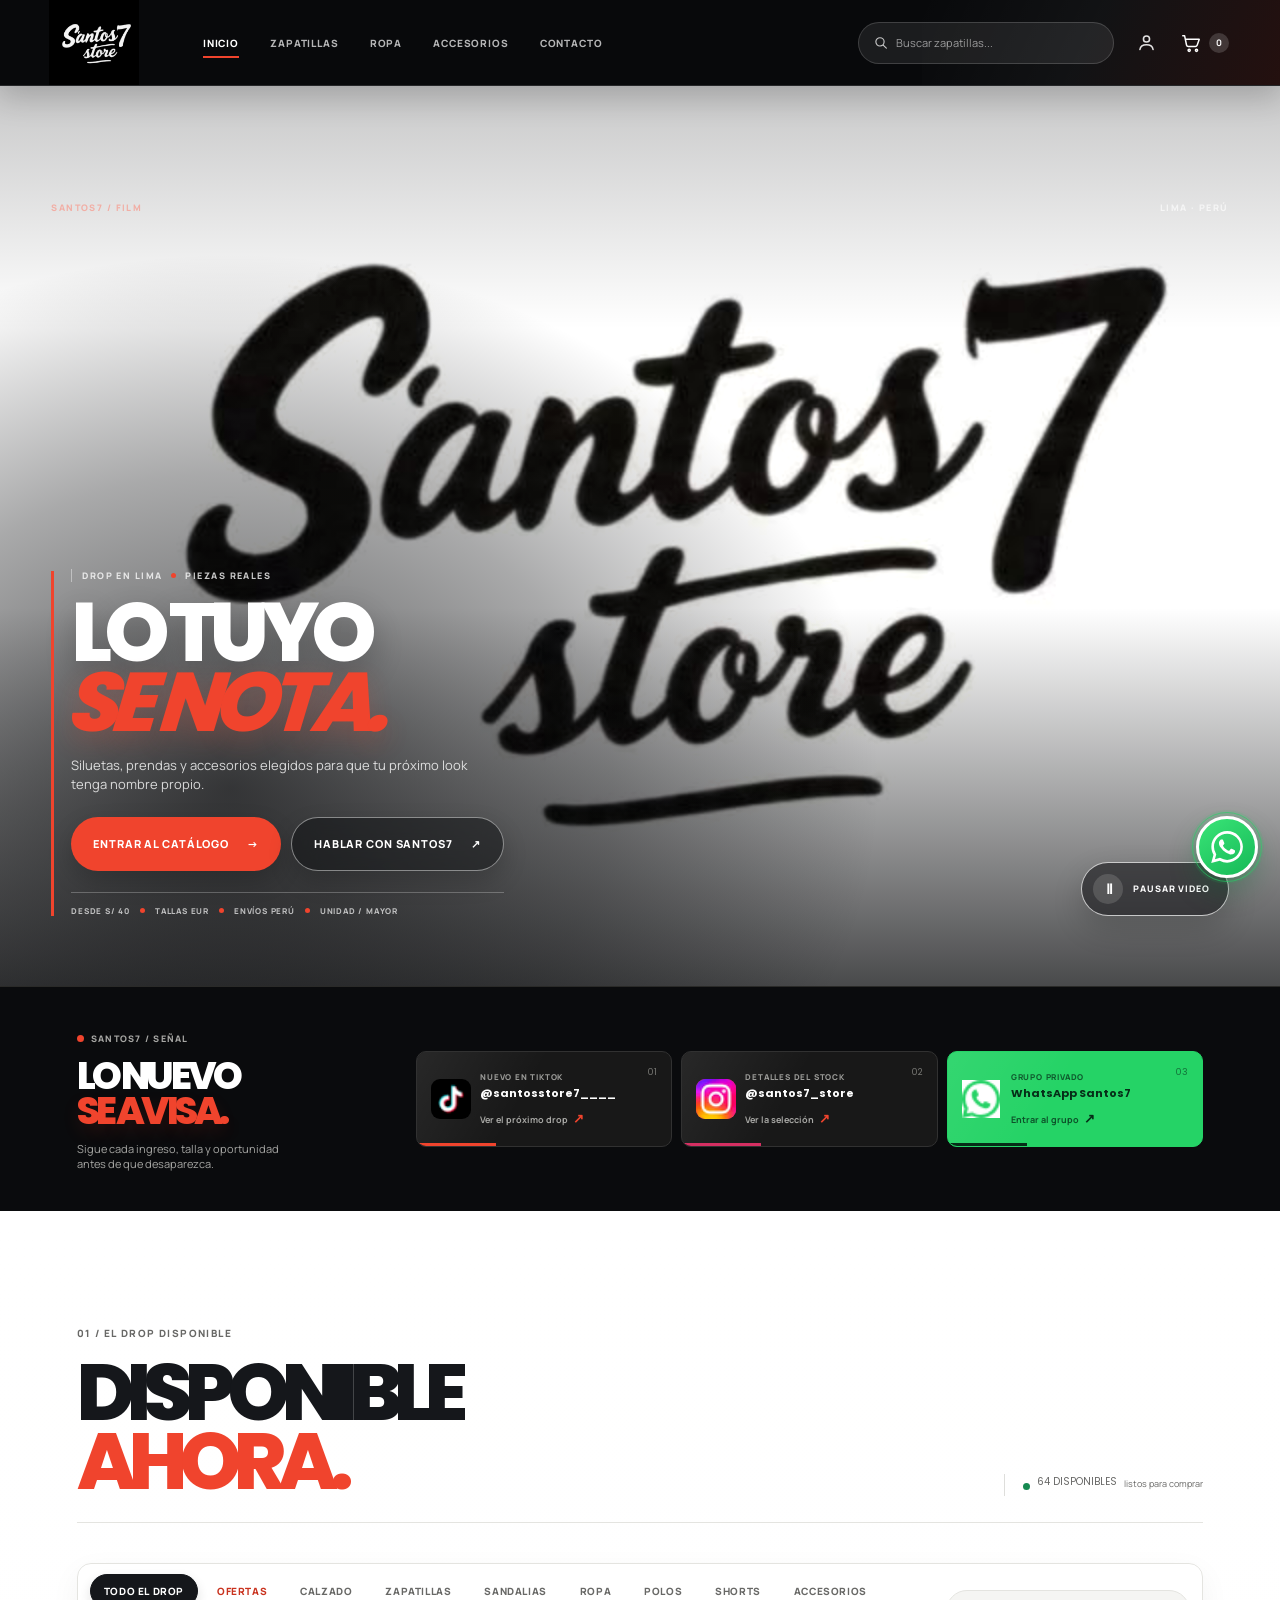
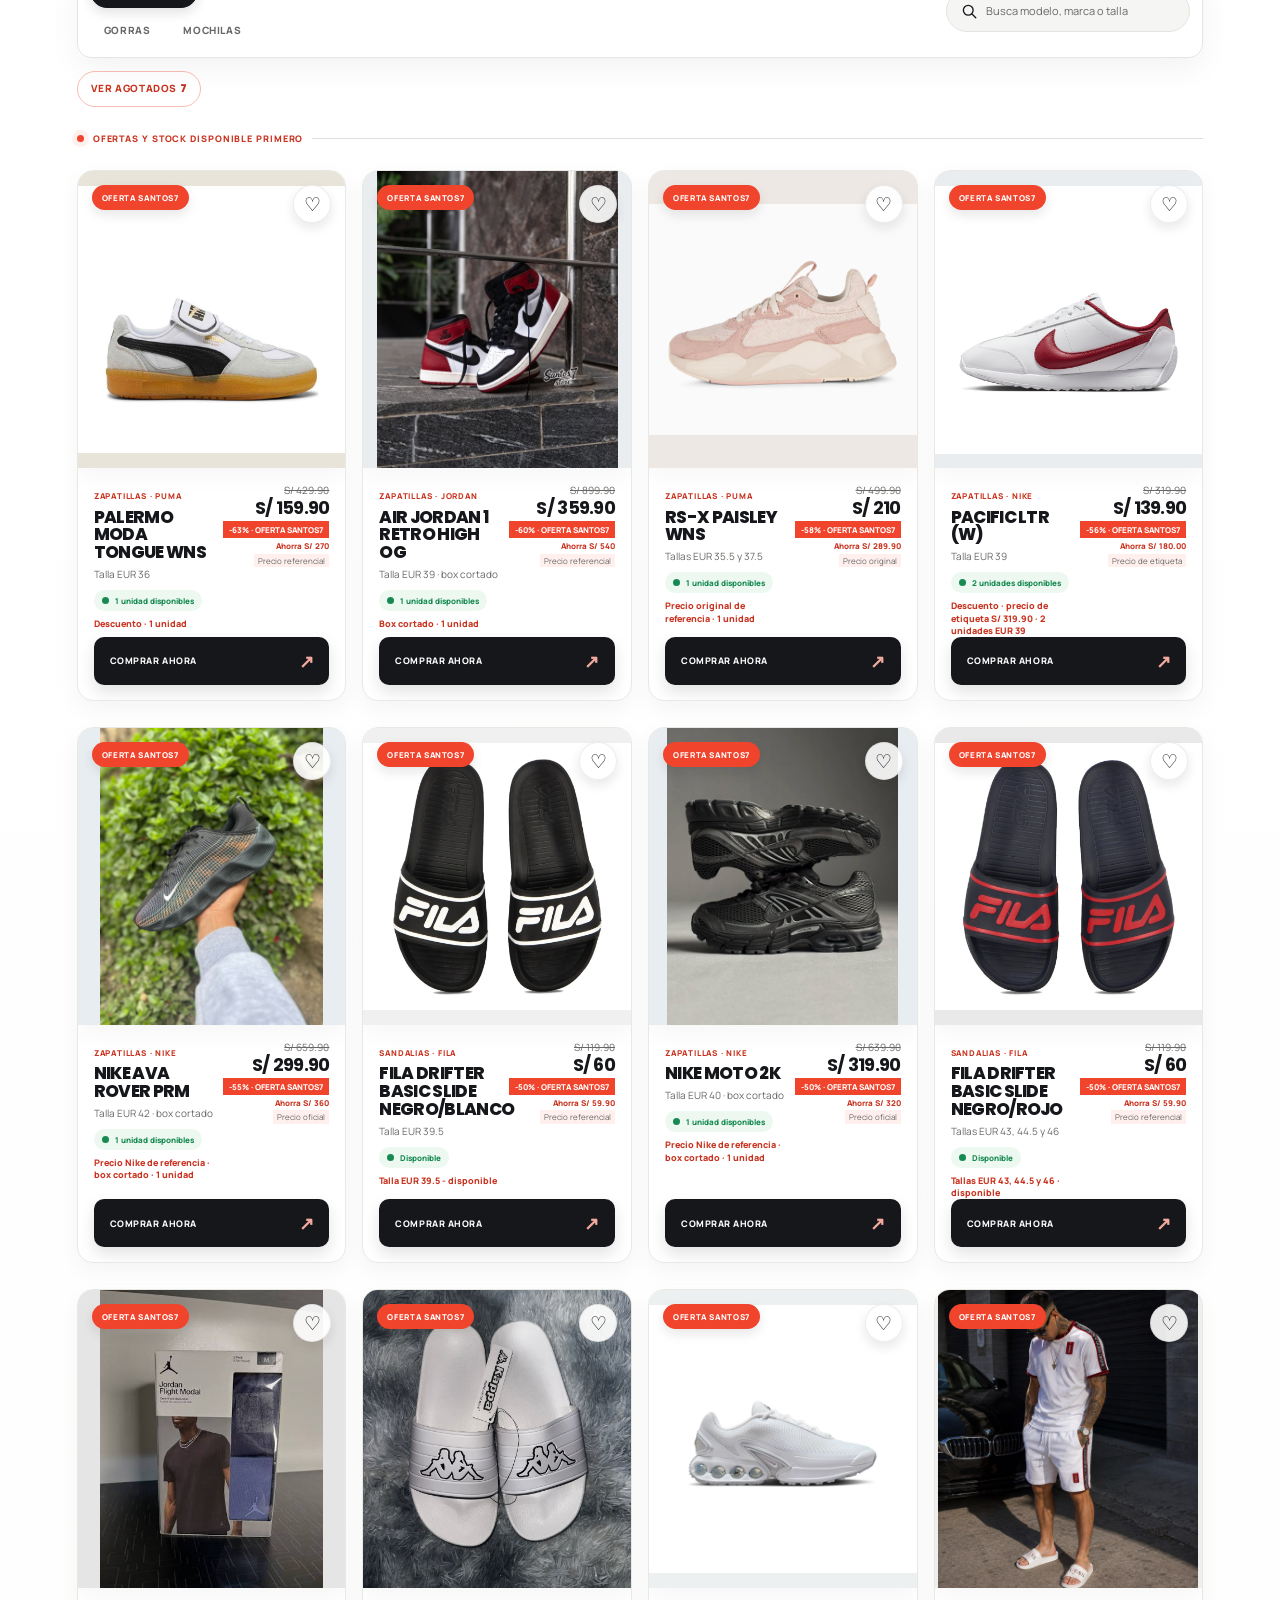
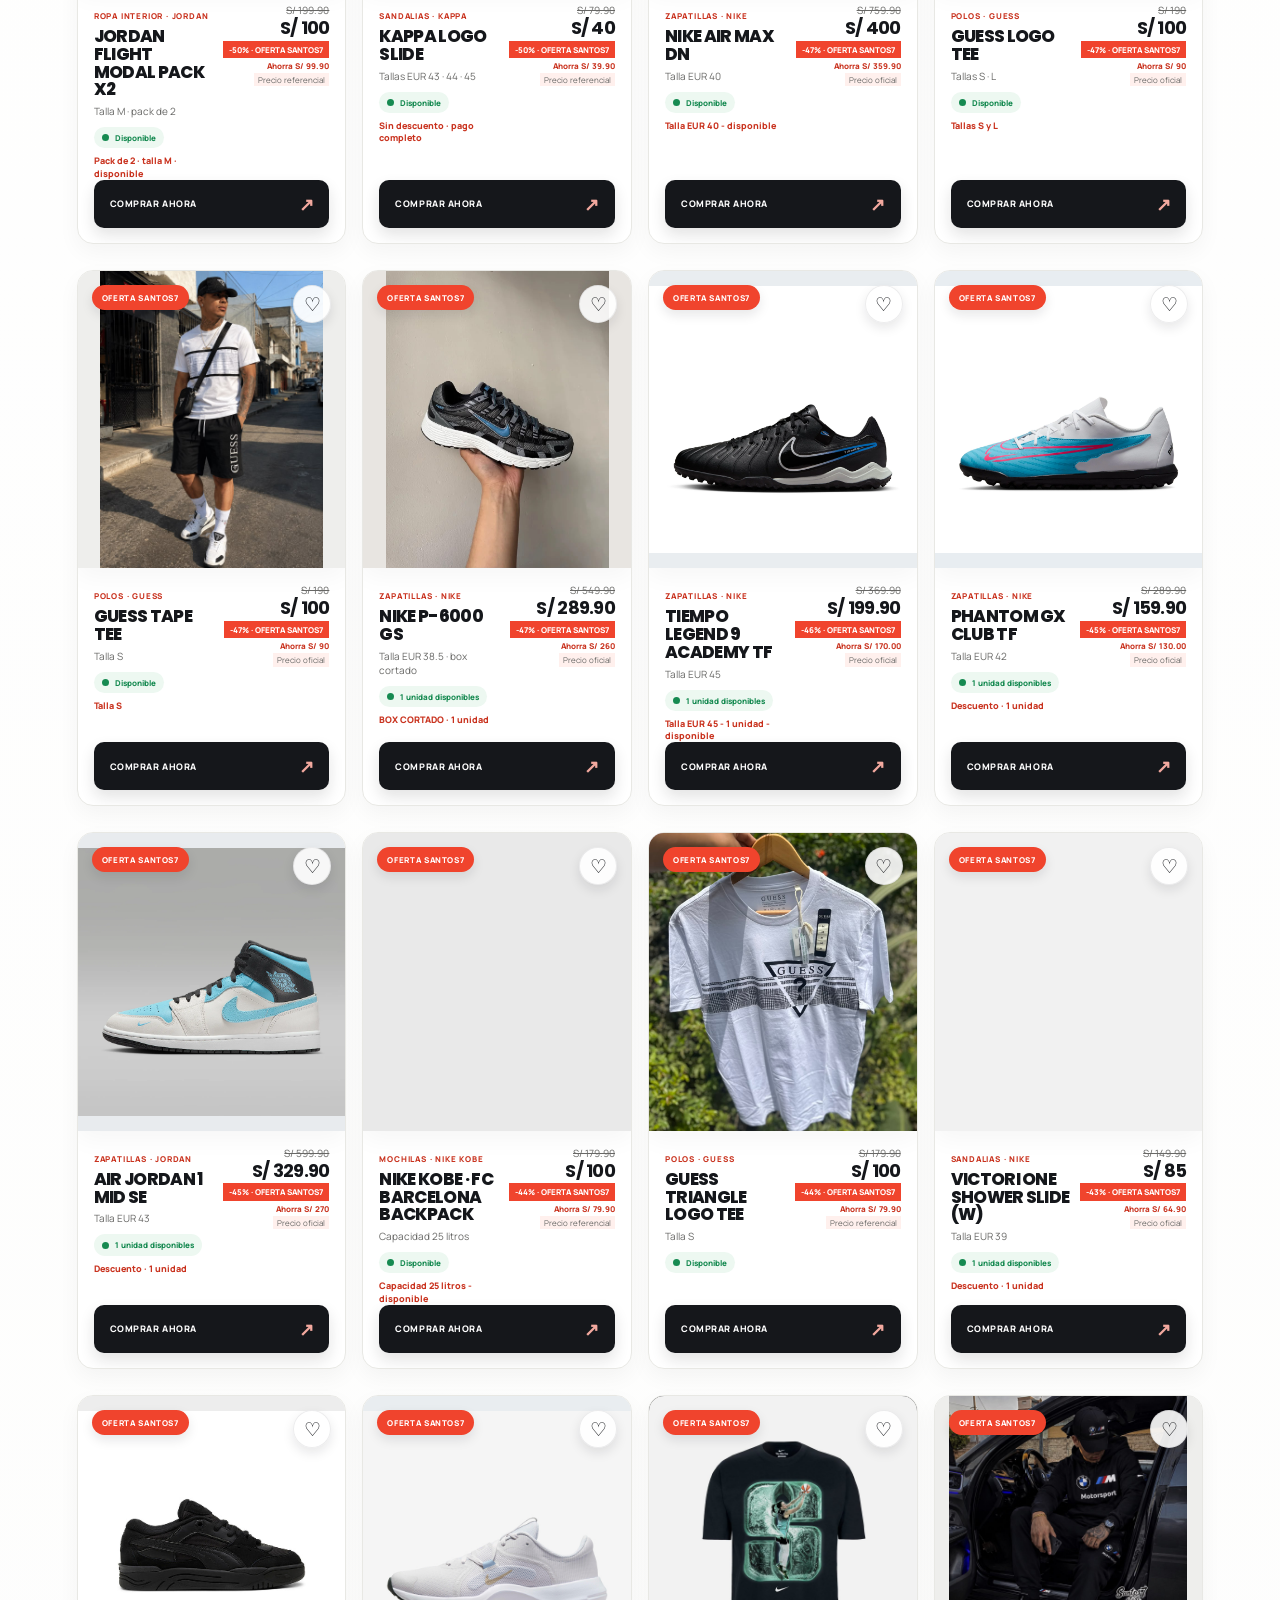
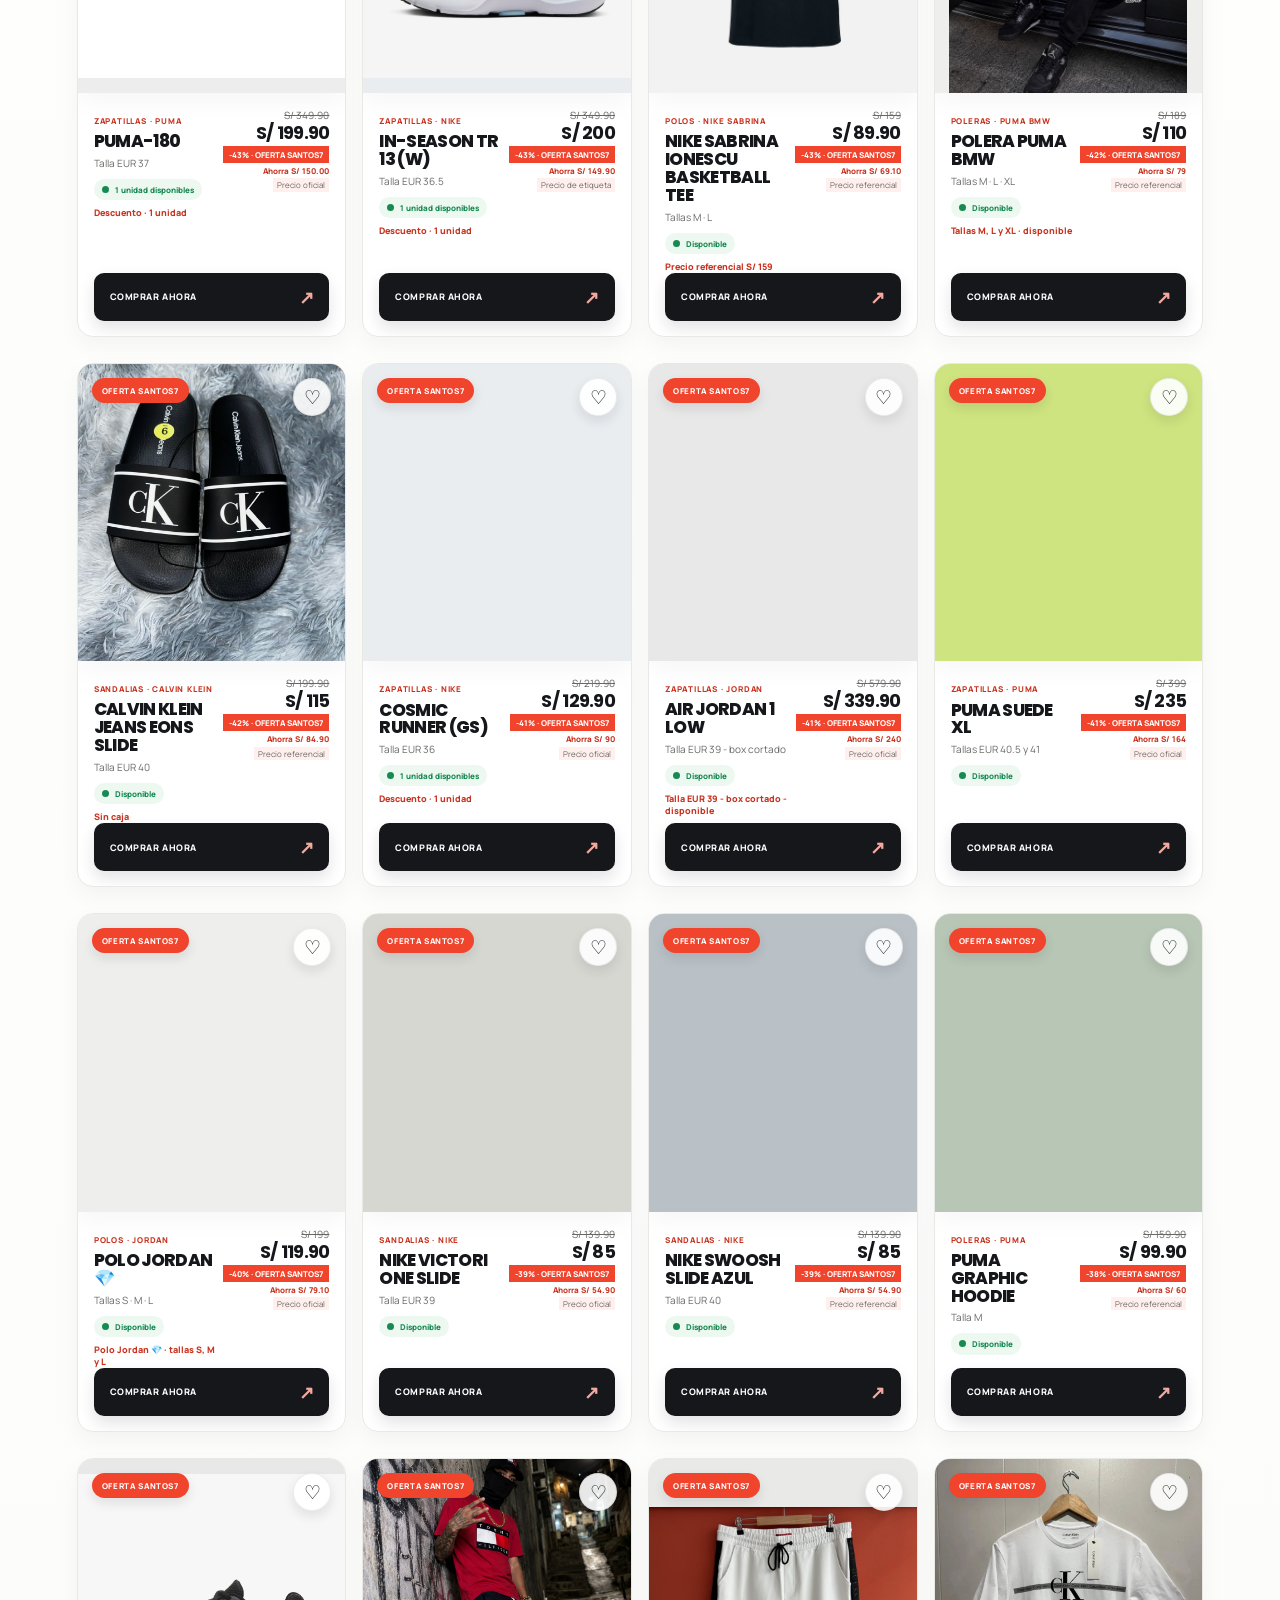
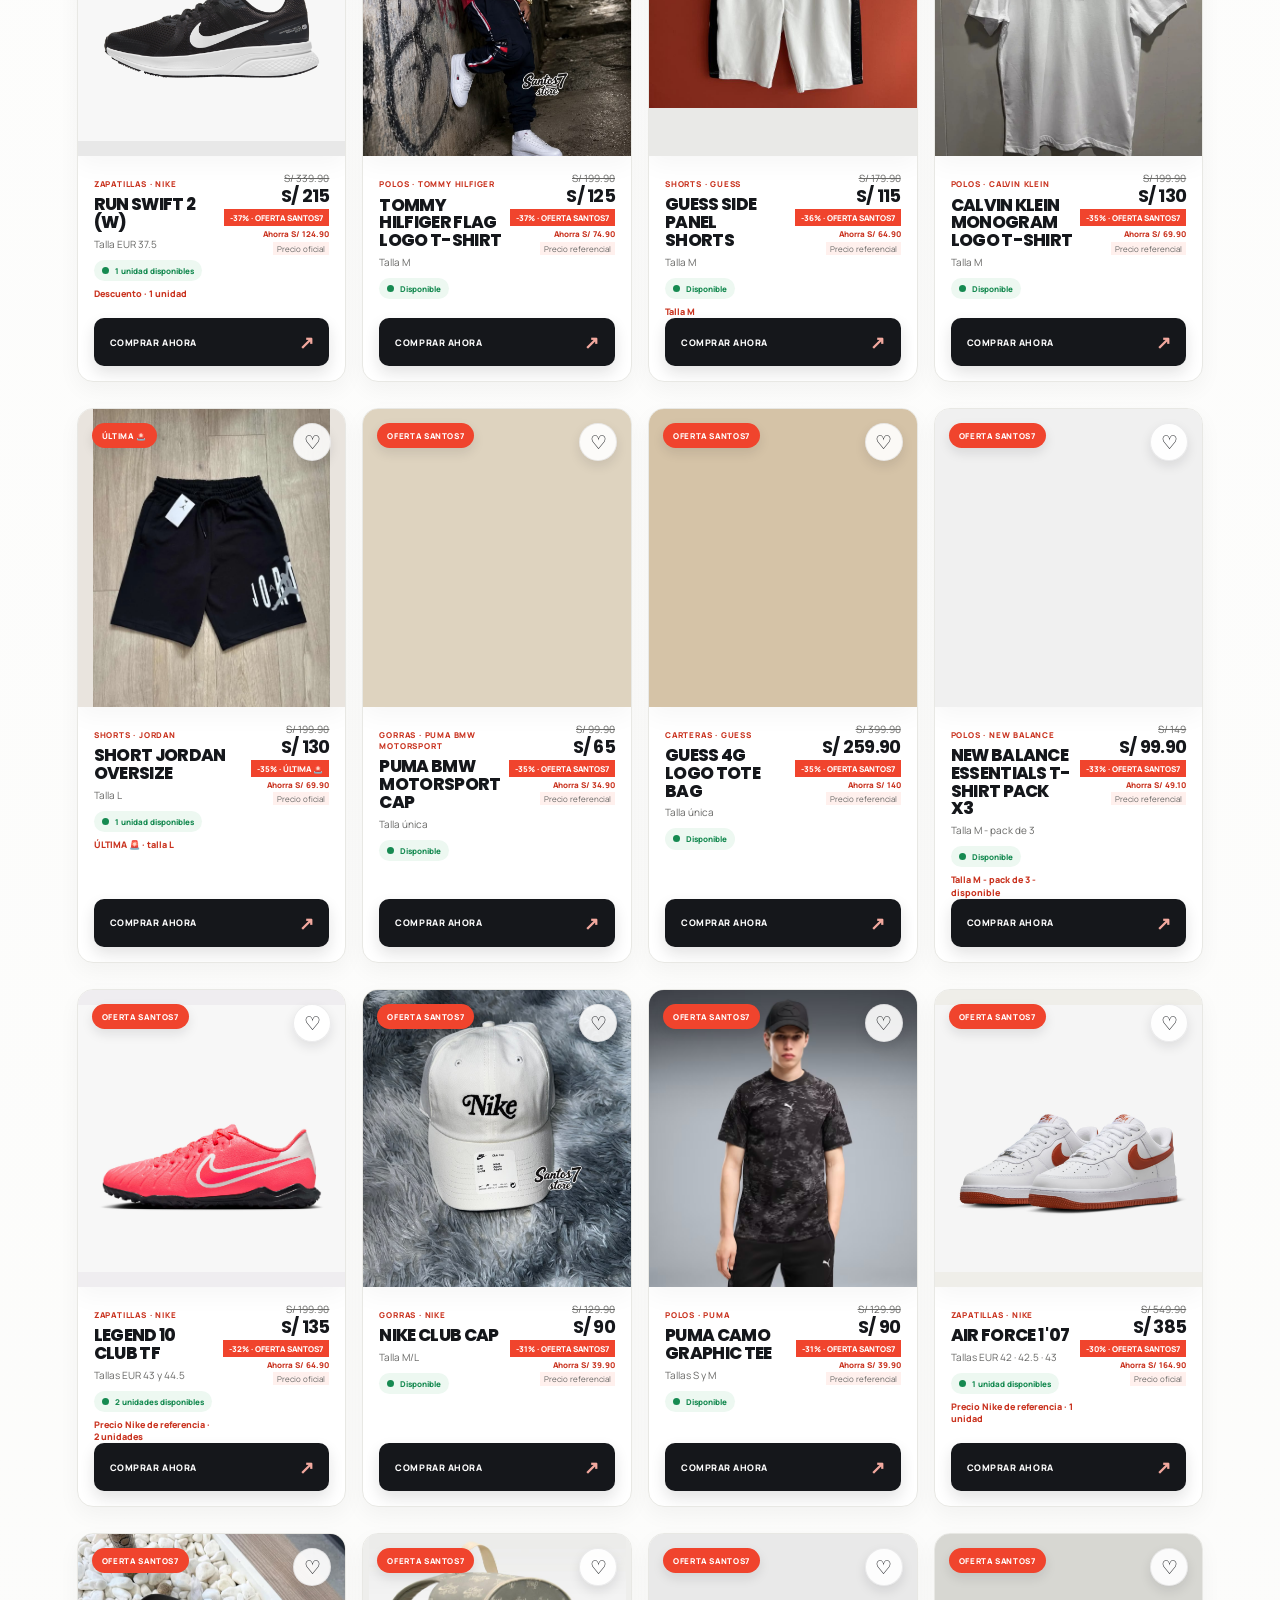
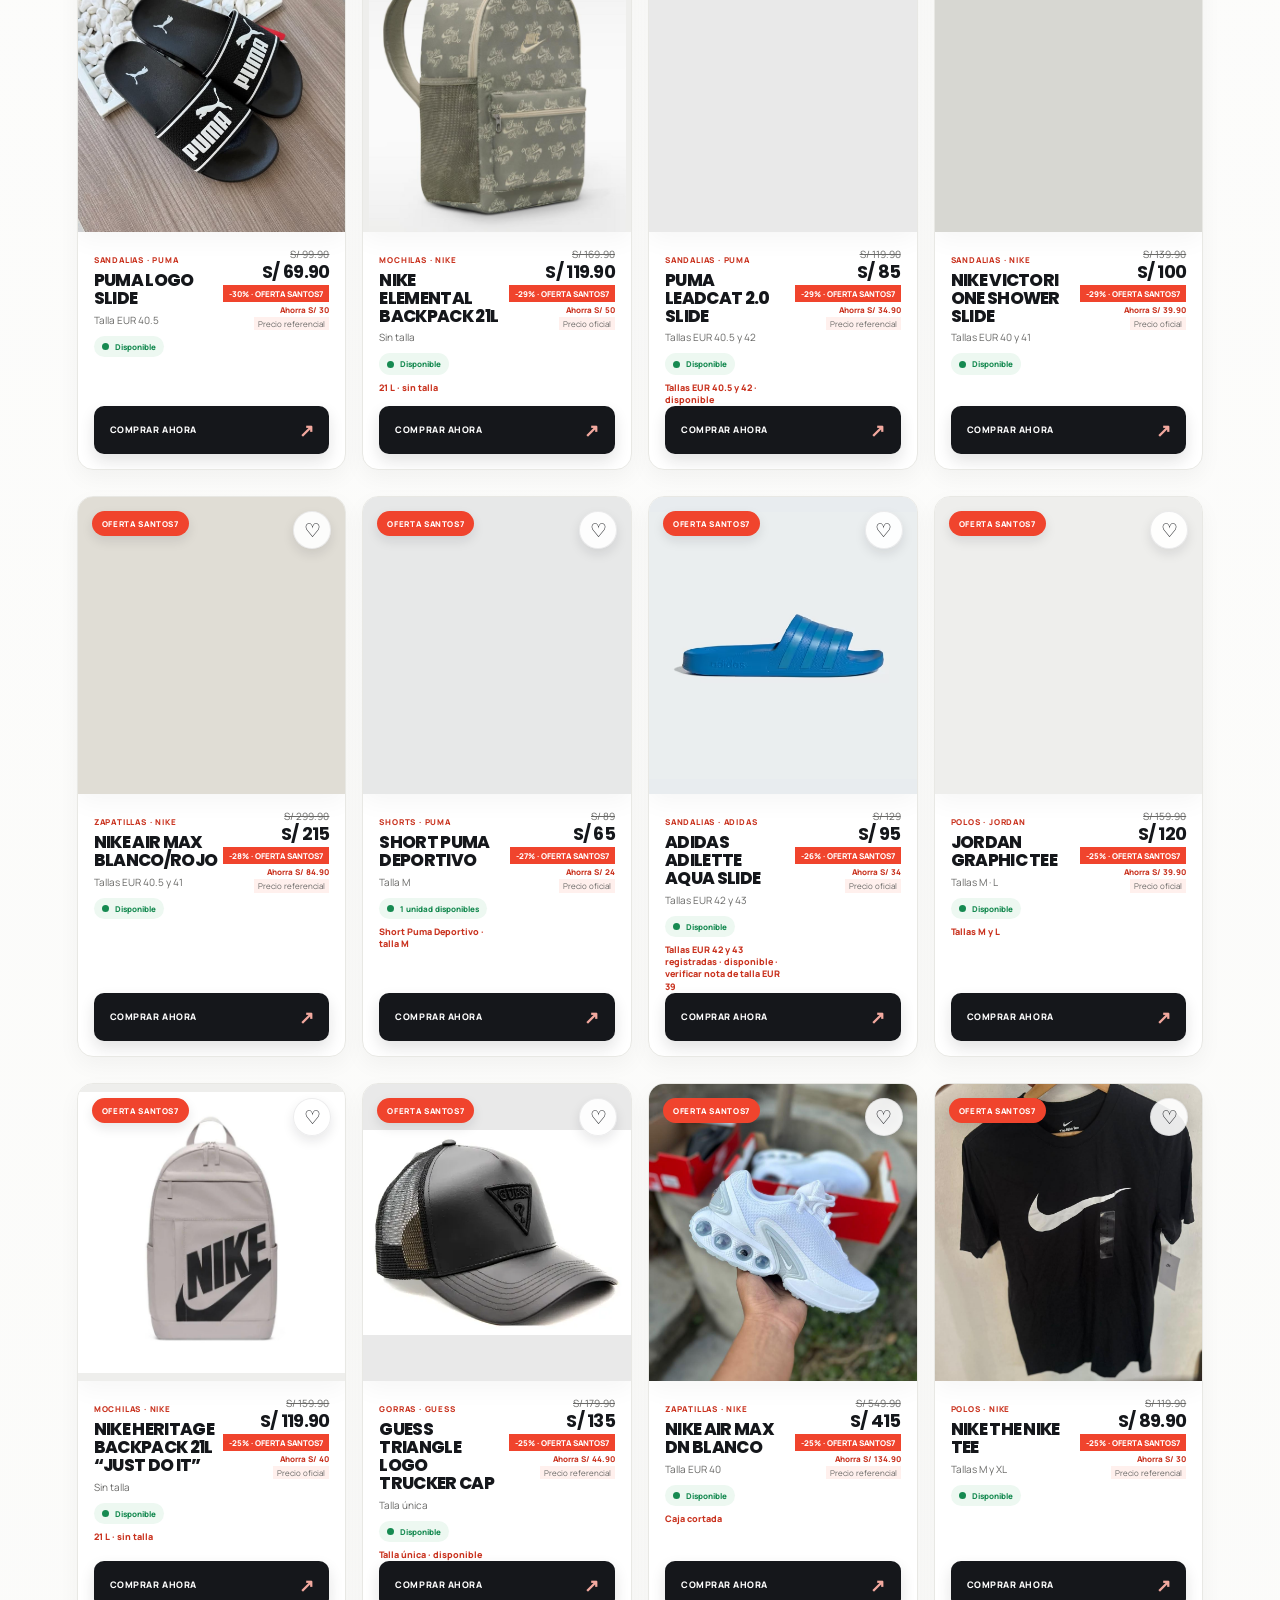
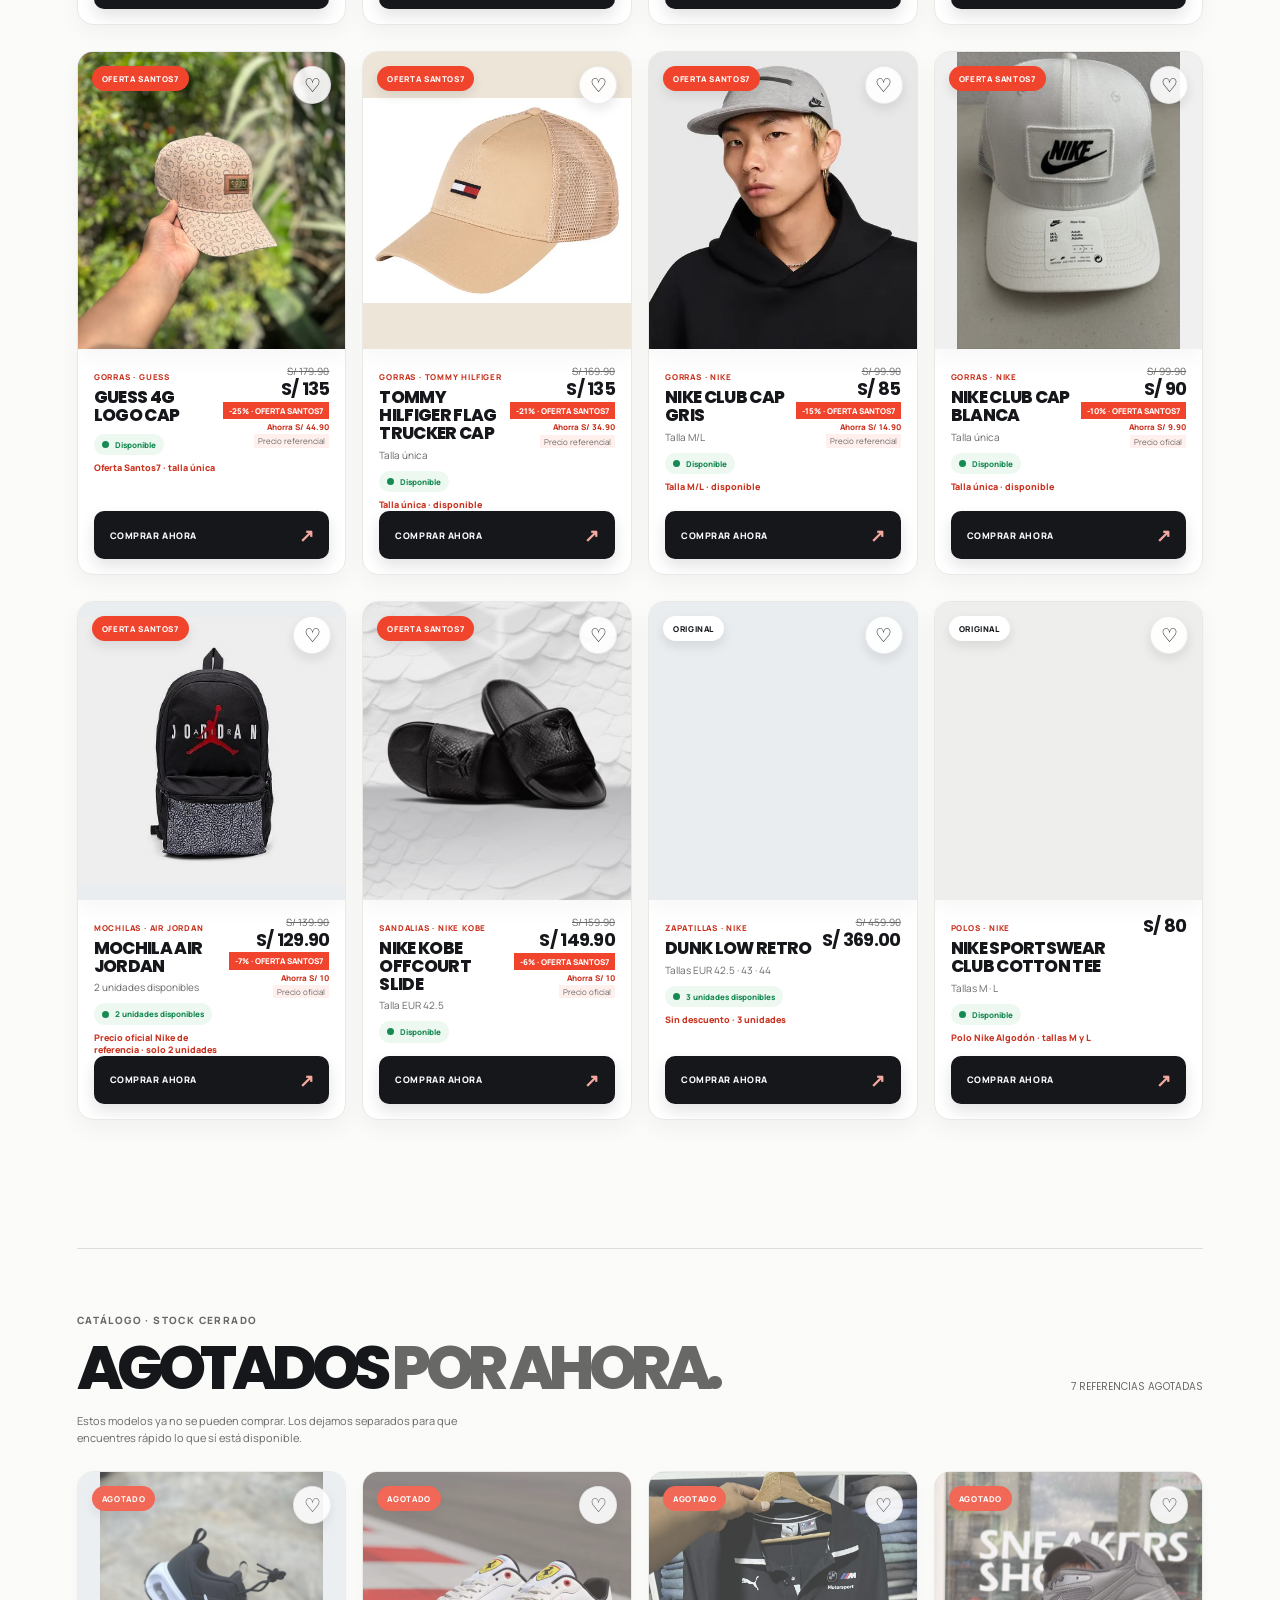
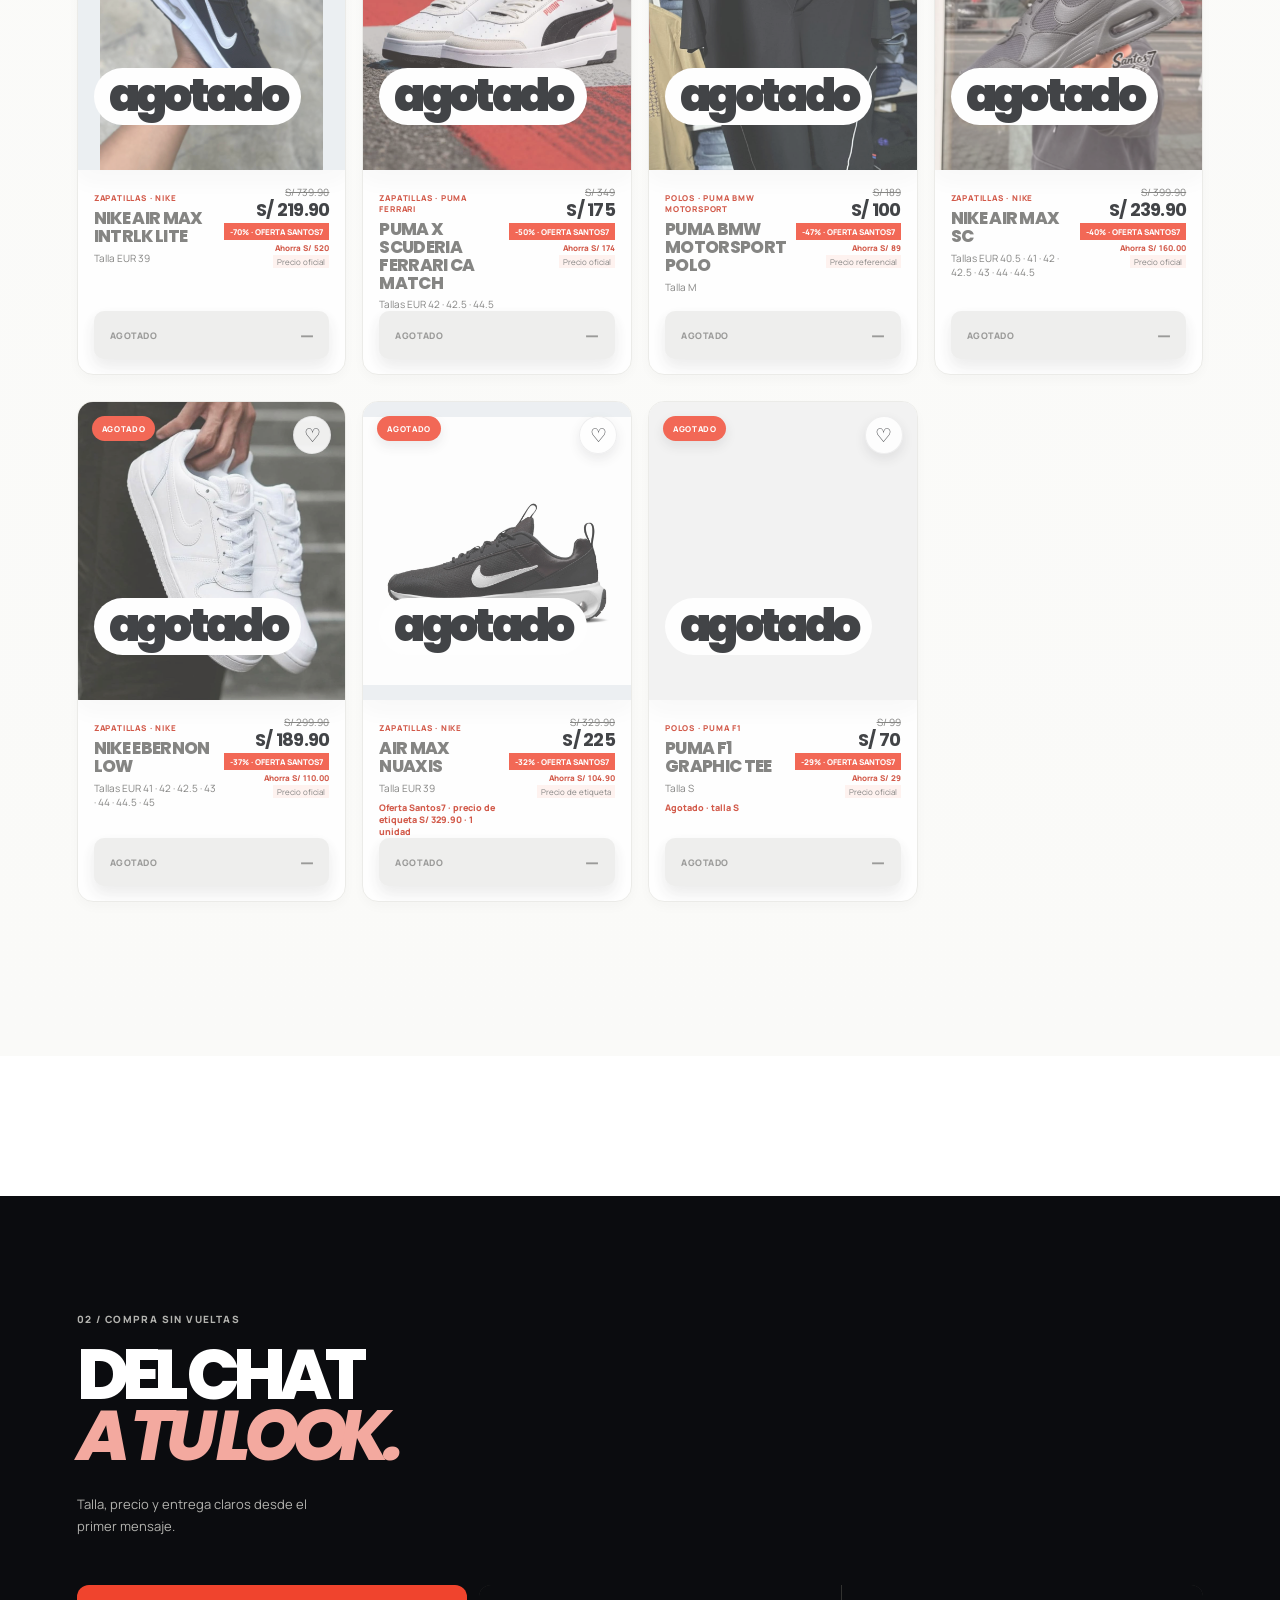
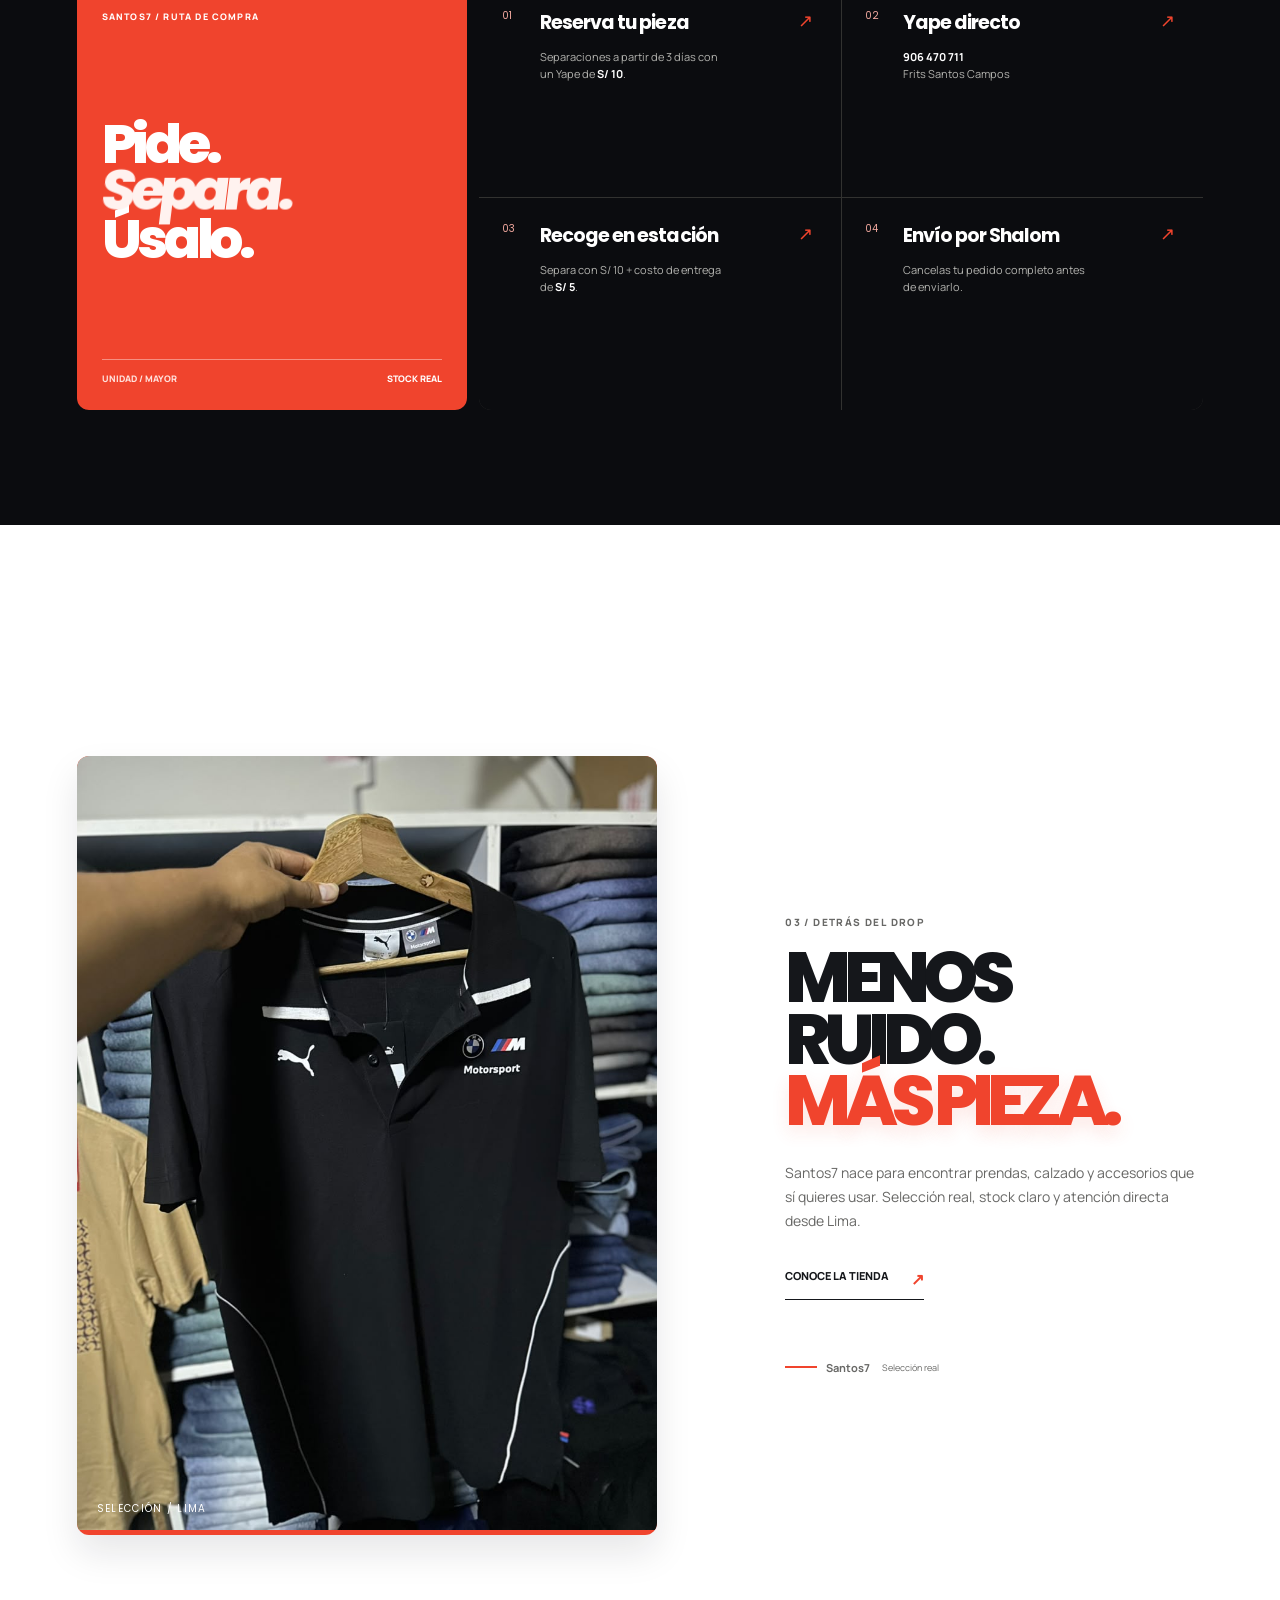
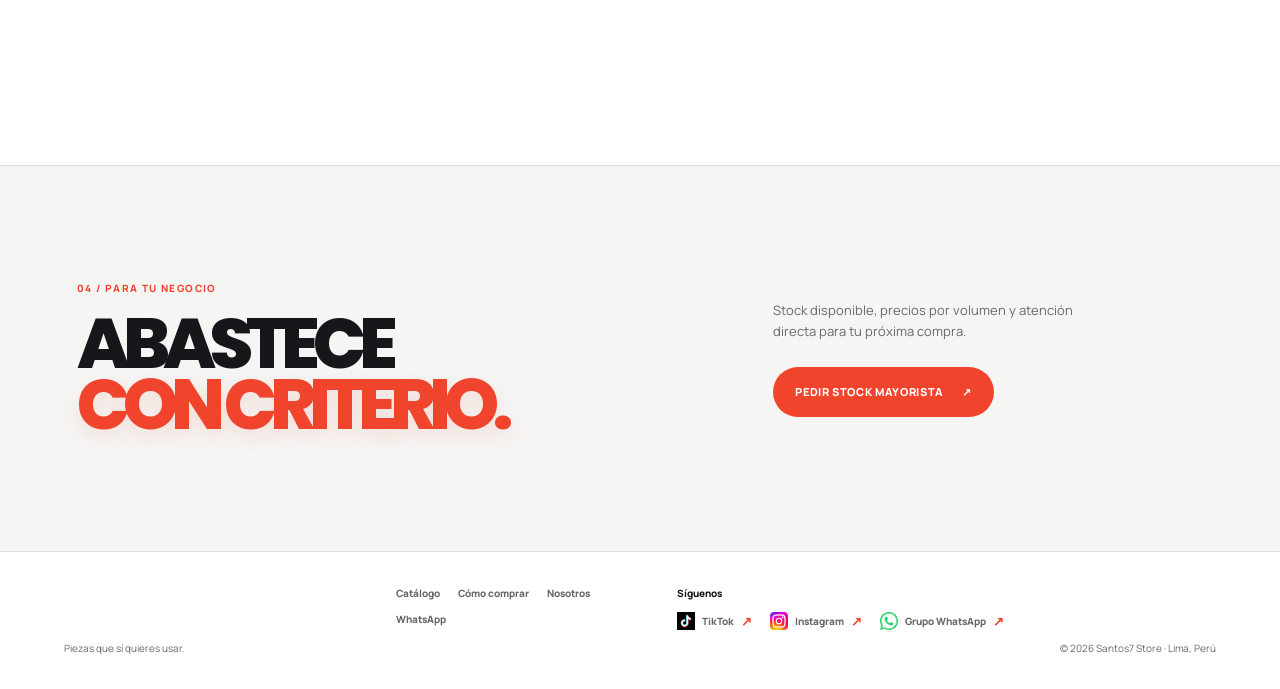
==== commit 08da4ac3: "Fix catalog availability and product sitemap" ====
--- a/index.html
+++ b/index.html
@@ -187,6 +187,6 @@
   <div class="image-lightbox" id="imageLightbox" aria-hidden="true"><div class="image-lightbox-backdrop" id="imageLightboxBackdrop"></div><section class="image-lightbox-dialog" role="dialog" aria-modal="true" aria-labelledby="imageLightboxTitle"><div class="image-lightbox-head"><div><span class="eyebrow" id="imageLightboxTitle">Vista ampliada</span><span class="image-lightbox-counter" id="imageLightboxCounter">1 / 1</span></div><button class="close-button image-lightbox-close" id="imageLightboxClose" type="button" aria-label="Cerrar galería">×</button></div><div class="image-lightbox-stage"><button class="image-lightbox-control" id="imageLightboxPrevious" type="button" aria-label="Imagen anterior">←</button><img id="imageLightboxImage" class="image-lightbox-image" src="" alt=""><button class="image-lightbox-control" id="imageLightboxNext" type="button" aria-label="Imagen siguiente">→</button></div></section></div>
   <a class="whatsapp-float" href="https://wa.me/51906470711?text=Hola%20Santos7%20Store%2C%20quiero%20consultar%20por%20un%20producto." target="_blank" rel="noopener" title="Escribir por WhatsApp" aria-label="Escribir por WhatsApp al +51 906 470 711"><svg class="whatsapp-icon" viewBox="0 0 24 24" aria-hidden="true"><path d="M20.52 3.48A11.83 11.83 0 0 0 12.1 0C5.57 0 .26 5.31.26 11.84c0 2.09.55 4.13 1.6 5.93L.16 24l6.37-1.67a11.8 11.8 0 0 0 5.56 1.41h.01c6.52 0 11.83-5.31 11.83-11.84 0-3.16-1.23-6.13-3.41-8.42Zm-8.42 18.22h-.01a9.82 9.82 0 0 1-5-1.37l-.36-.21-3.78.99 1.01-3.69-.23-.38a9.82 9.82 0 0 1-1.51-5.2C2.22 6.42 6.65 2 12.1 2c2.64 0 5.12 1.03 6.98 2.9a9.82 9.82 0 0 1 2.9 6.99c0 5.42-4.43 9.81-9.88 9.81Zm5.4-7.35c-.3-.15-1.77-.87-2.05-.97-.27-.1-.47-.15-.67.15-.2.3-.77.97-.94 1.17-.17.2-.35.22-.65.07-.3-.15-1.27-.47-2.42-1.49-.9-.8-1.5-1.78-1.67-2.08-.17-.3-.02-.46.13-.61.13-.13.3-.35.45-.52.15-.17.2-.3.3-.5.1-.2.05-.37-.02-.52-.07-.15-.67-1.62-.92-2.22-.24-.58-.49-.5-.67-.51h-.57c-.2 0-.52.07-.8.37-.27.3-1.04 1.02-1.04 2.49s1.07 2.89 1.22 3.09c.15.2 2.1 3.21 5.08 4.5.71.31 1.26.49 1.69.62.71.23 1.36.2 1.87.12.57-.09 1.77-.72 2.02-1.42.25-.7.25-1.3.17-1.42-.07-.12-.27-.2-.57-.35Z"></path></svg></a>
   <div class="toast" id="toast" role="status" aria-live="polite"></div>
-  <script type="module" src="script.js?v=20260913-19"></script>
+  <script type="module" src="script.js?v=20260913-20"></script>
 </body>
 </html>
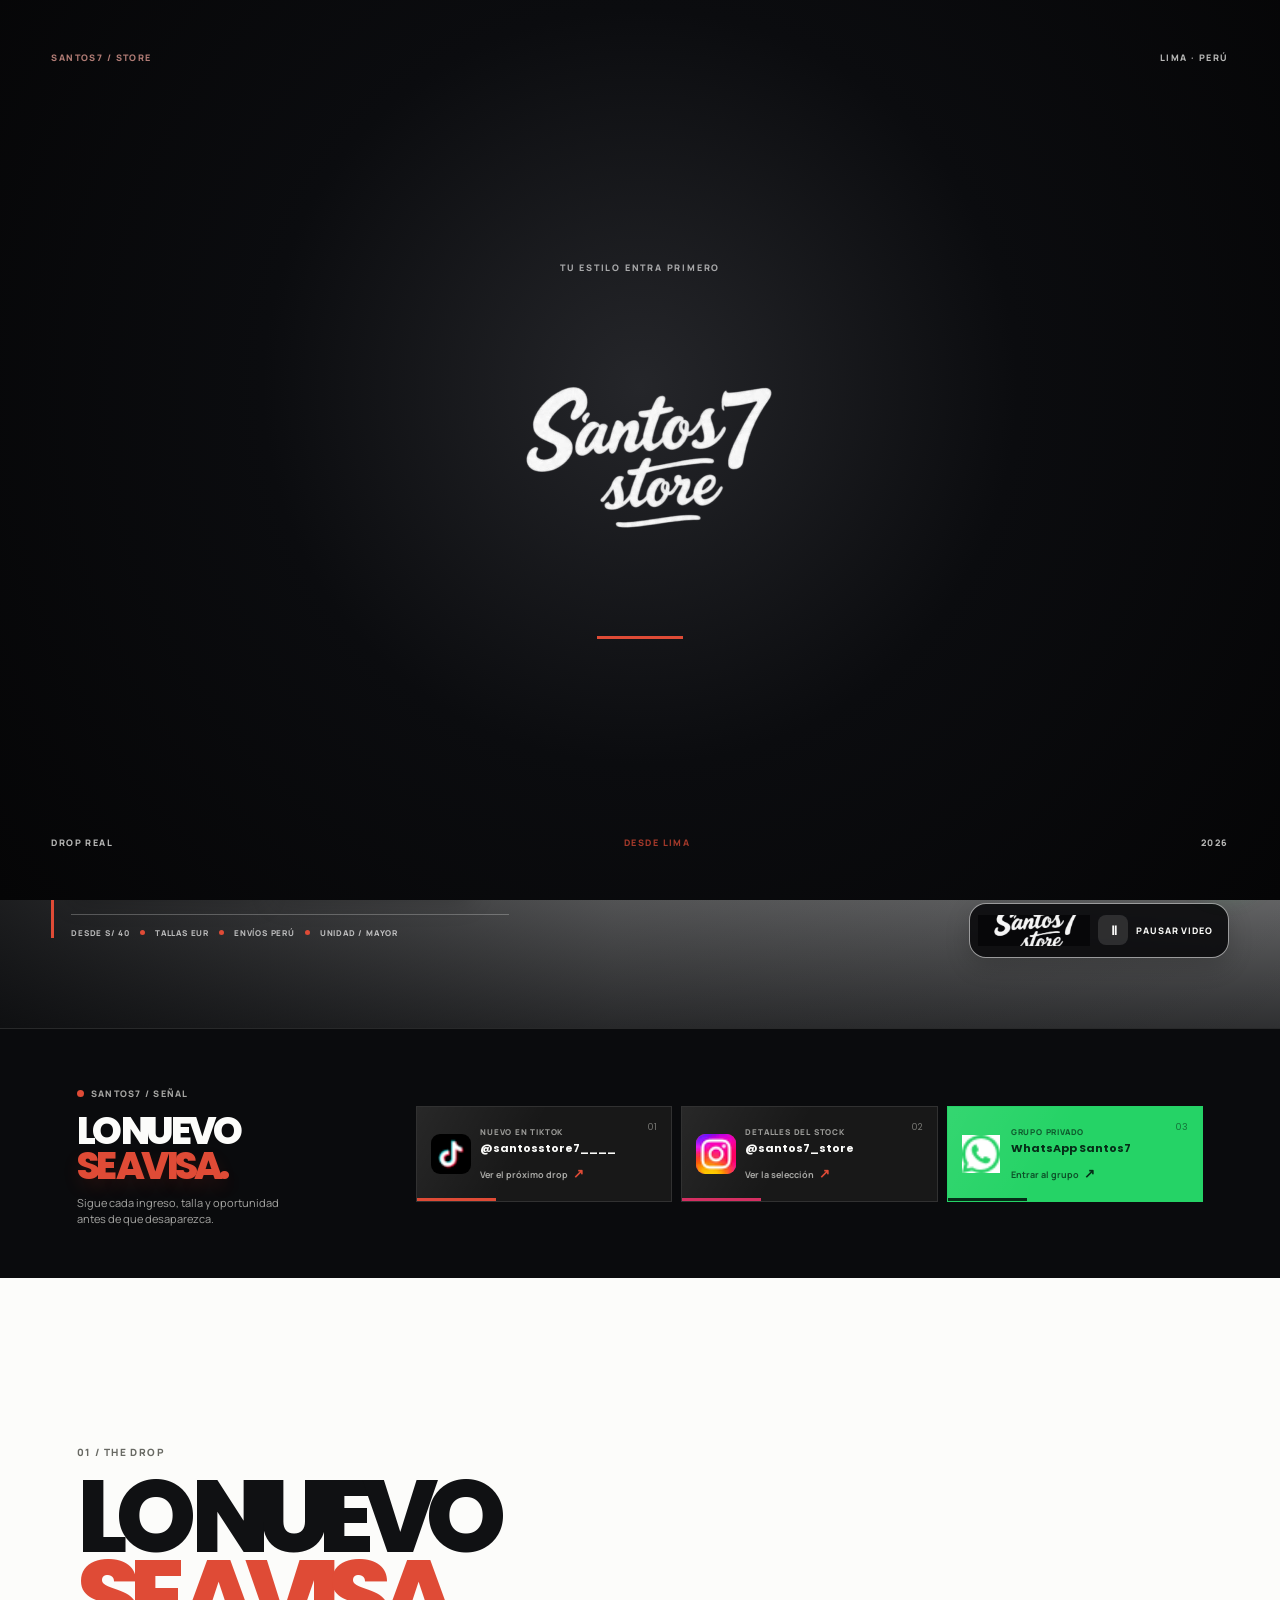
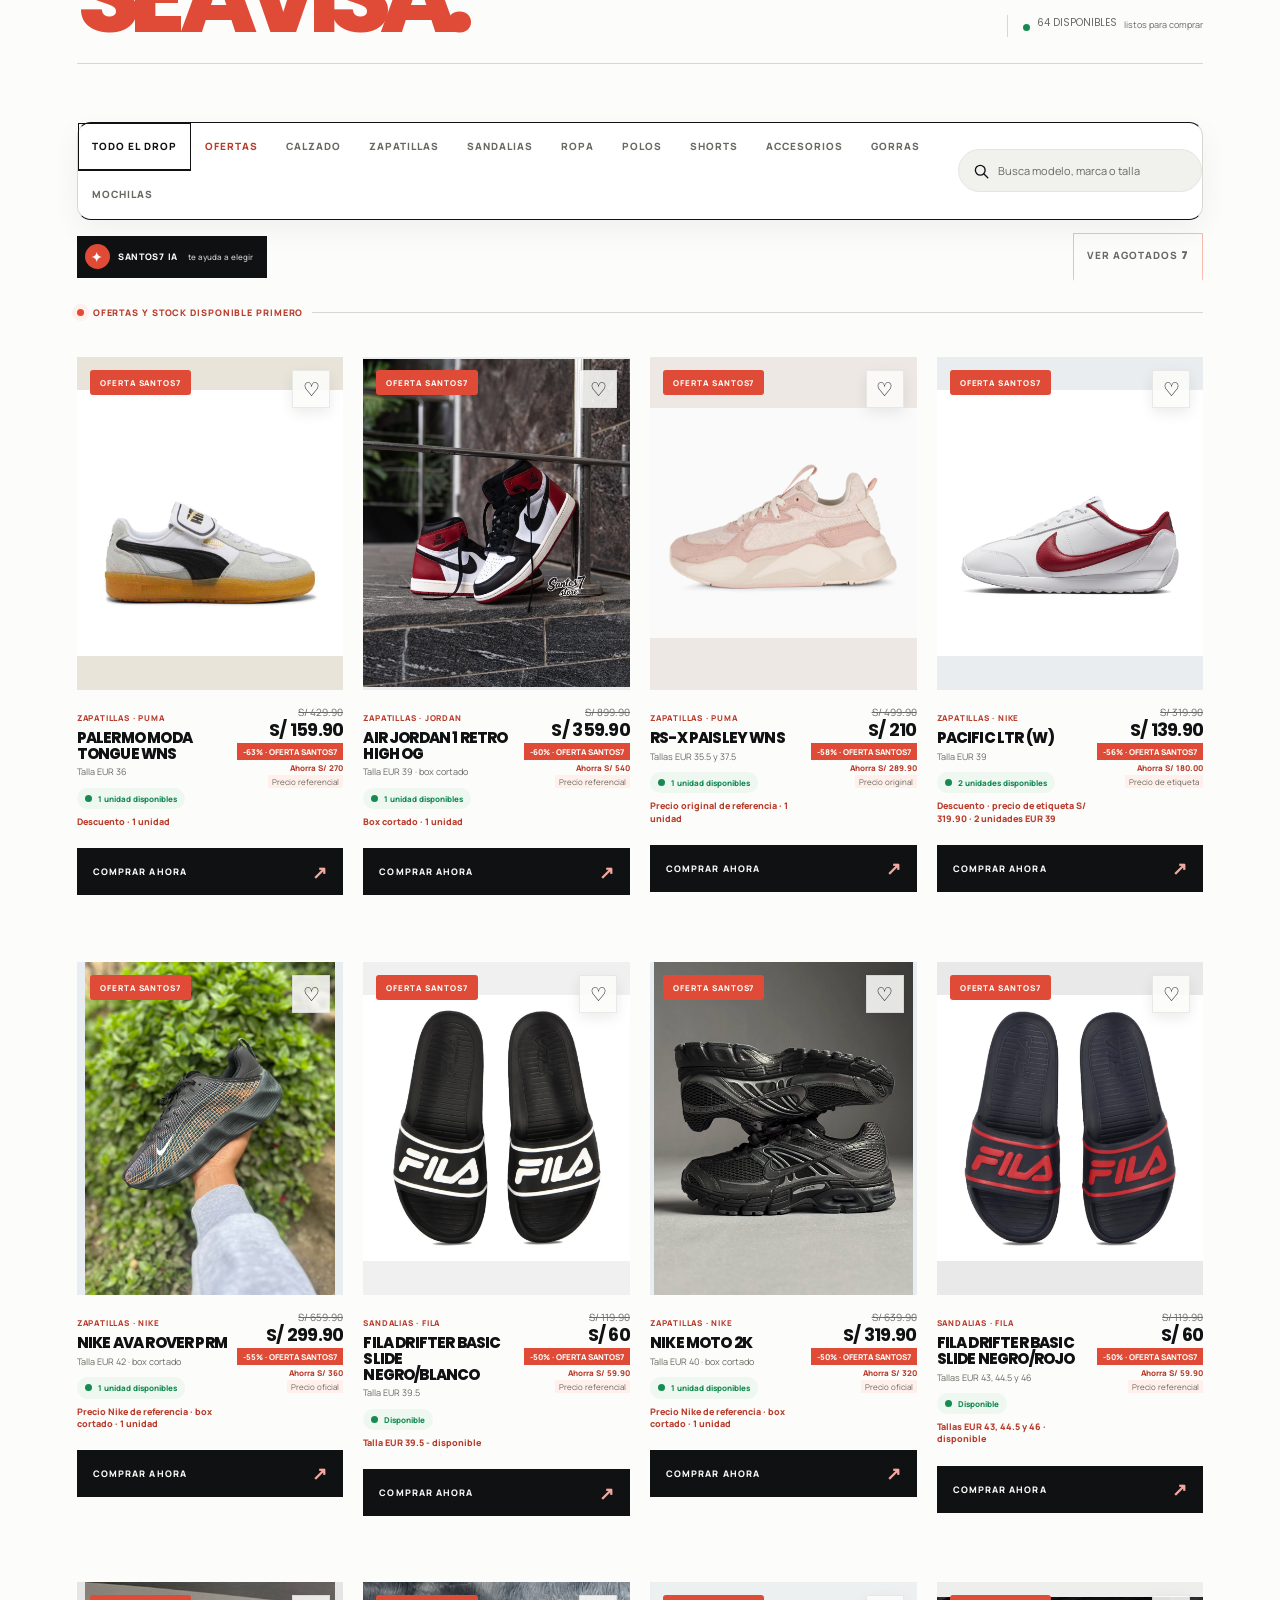
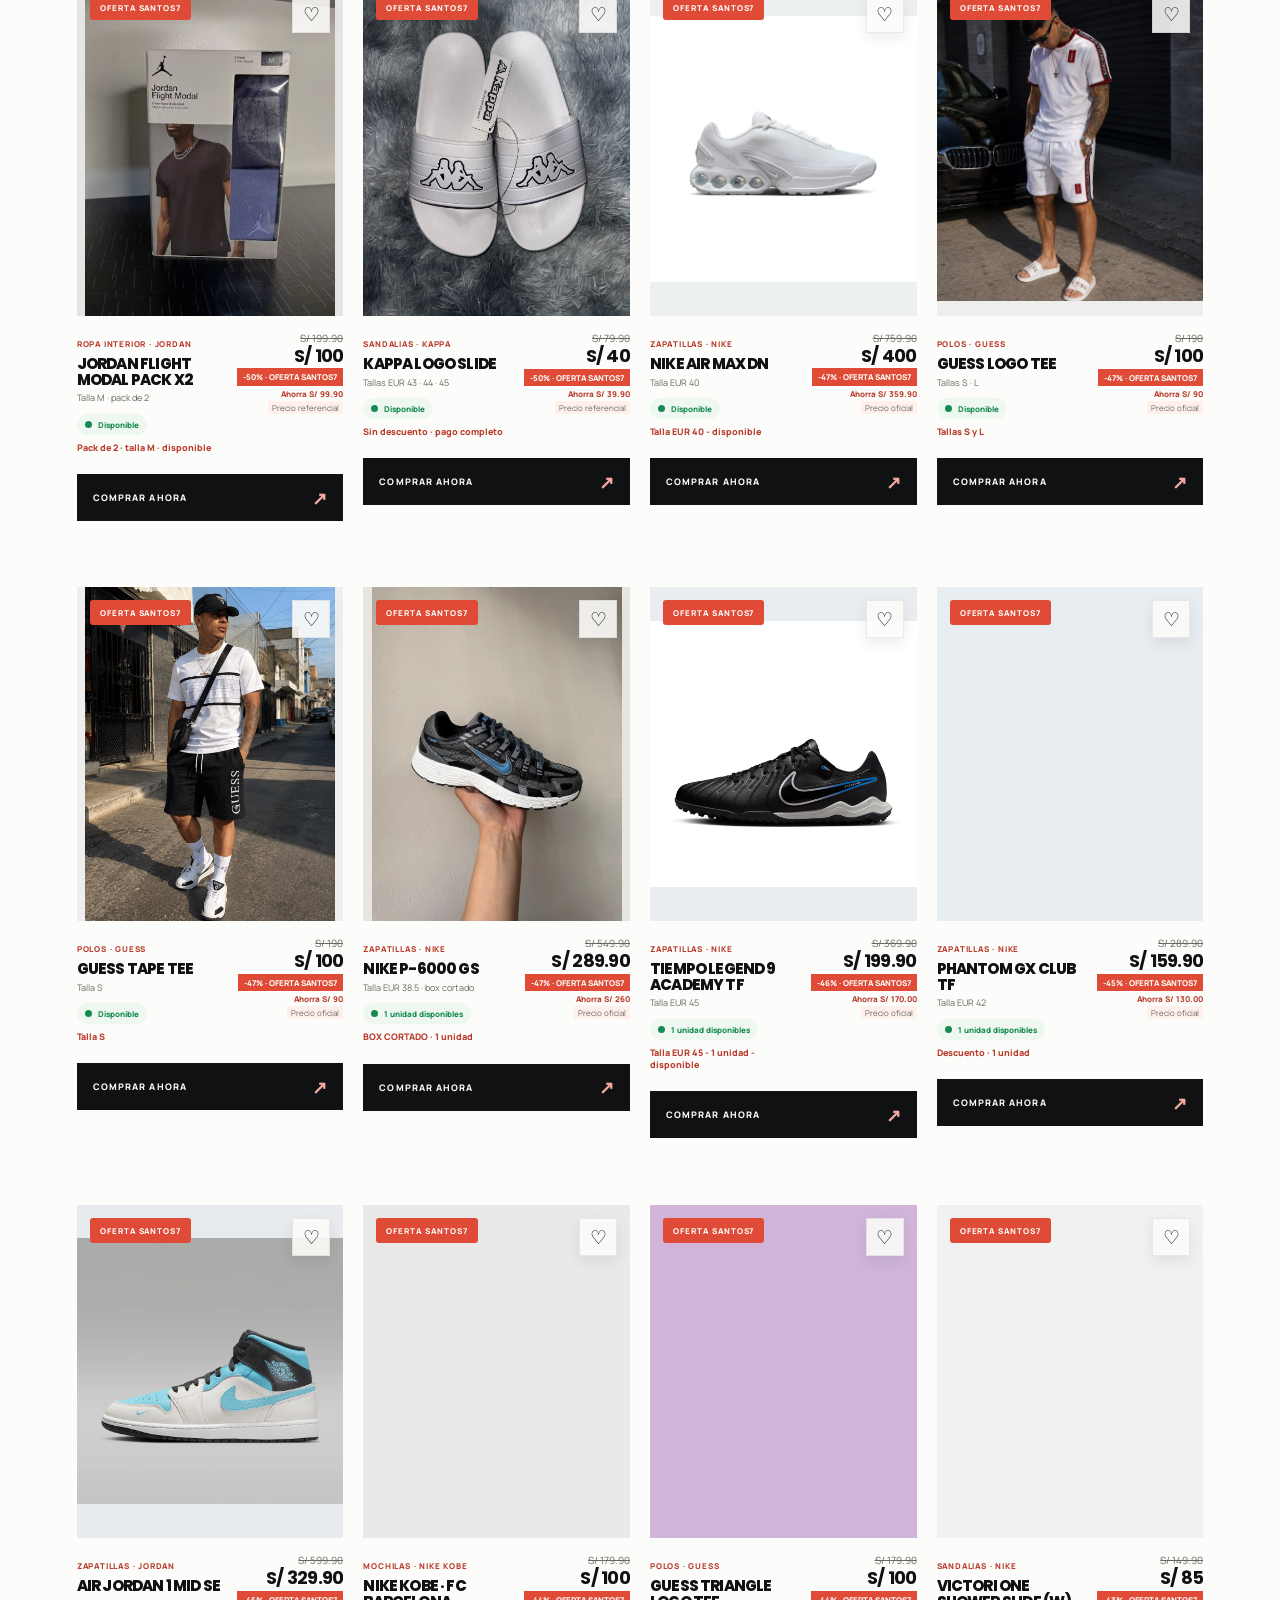
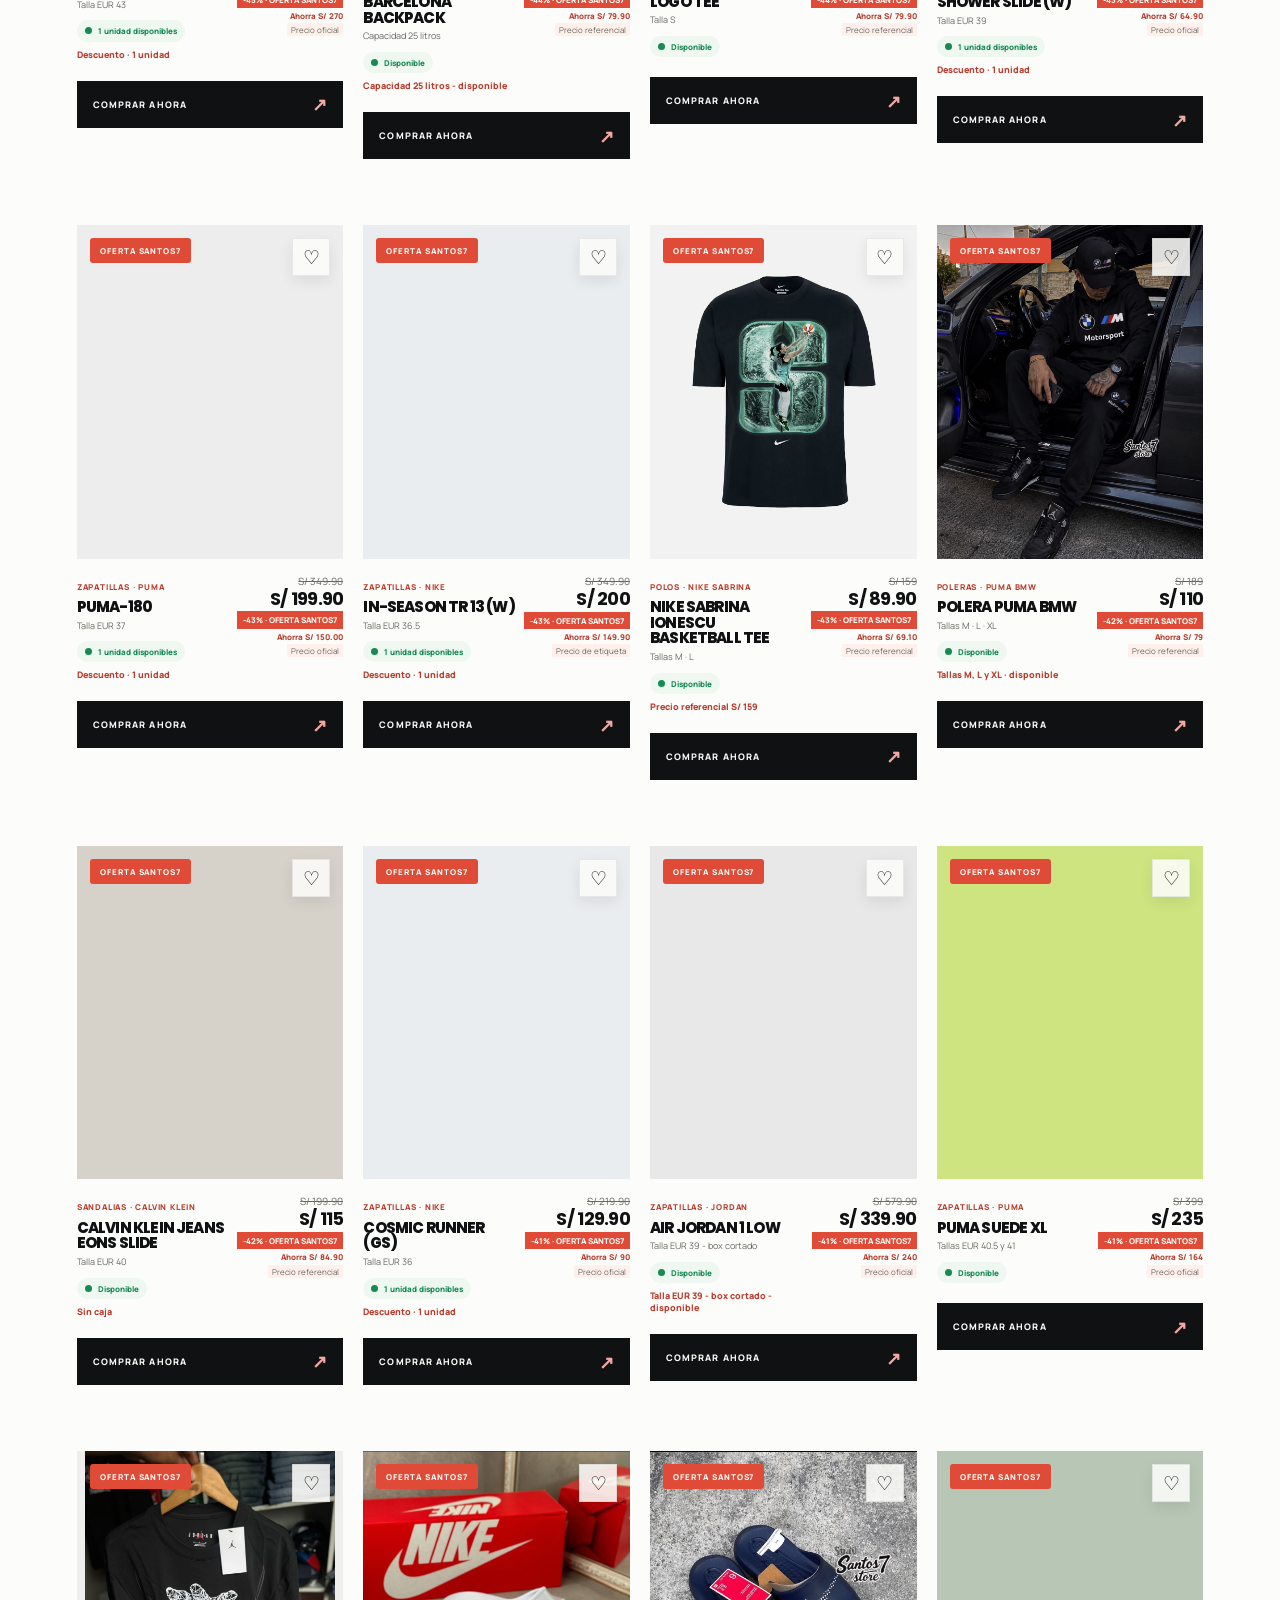
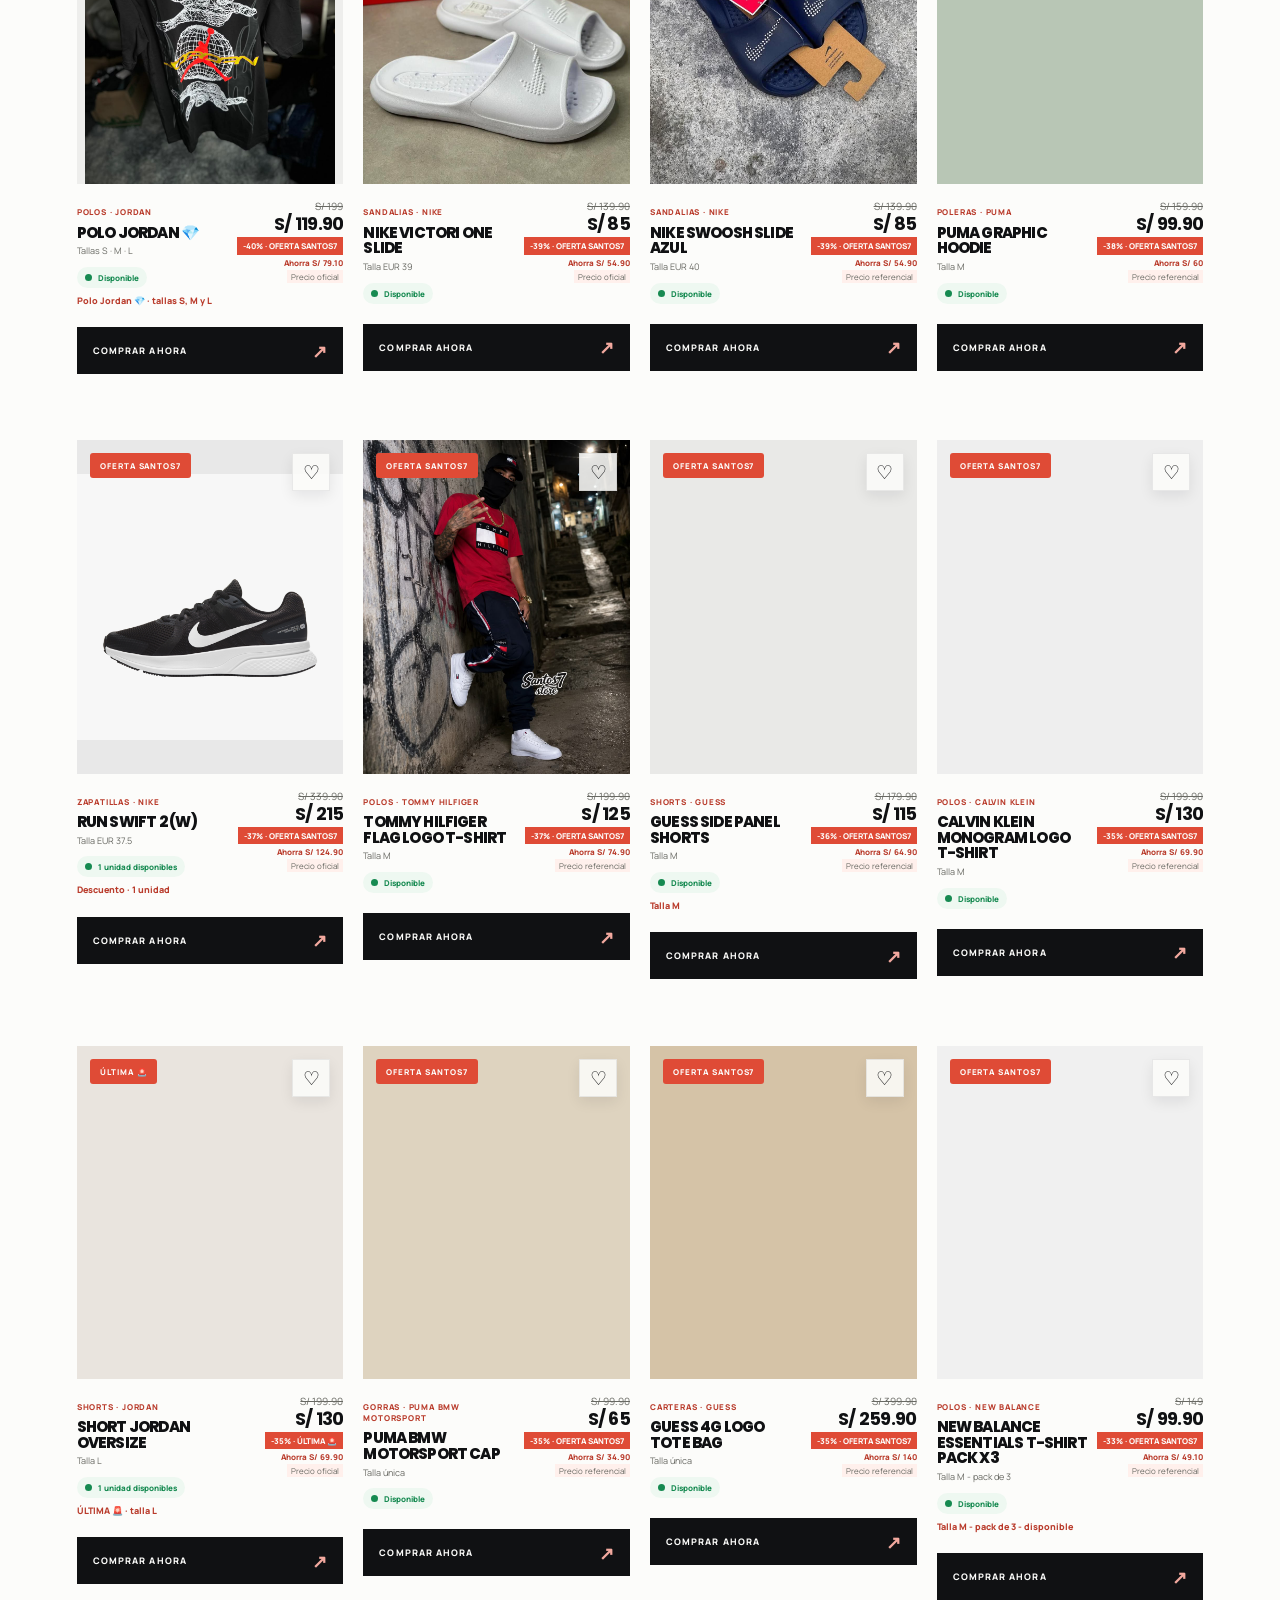
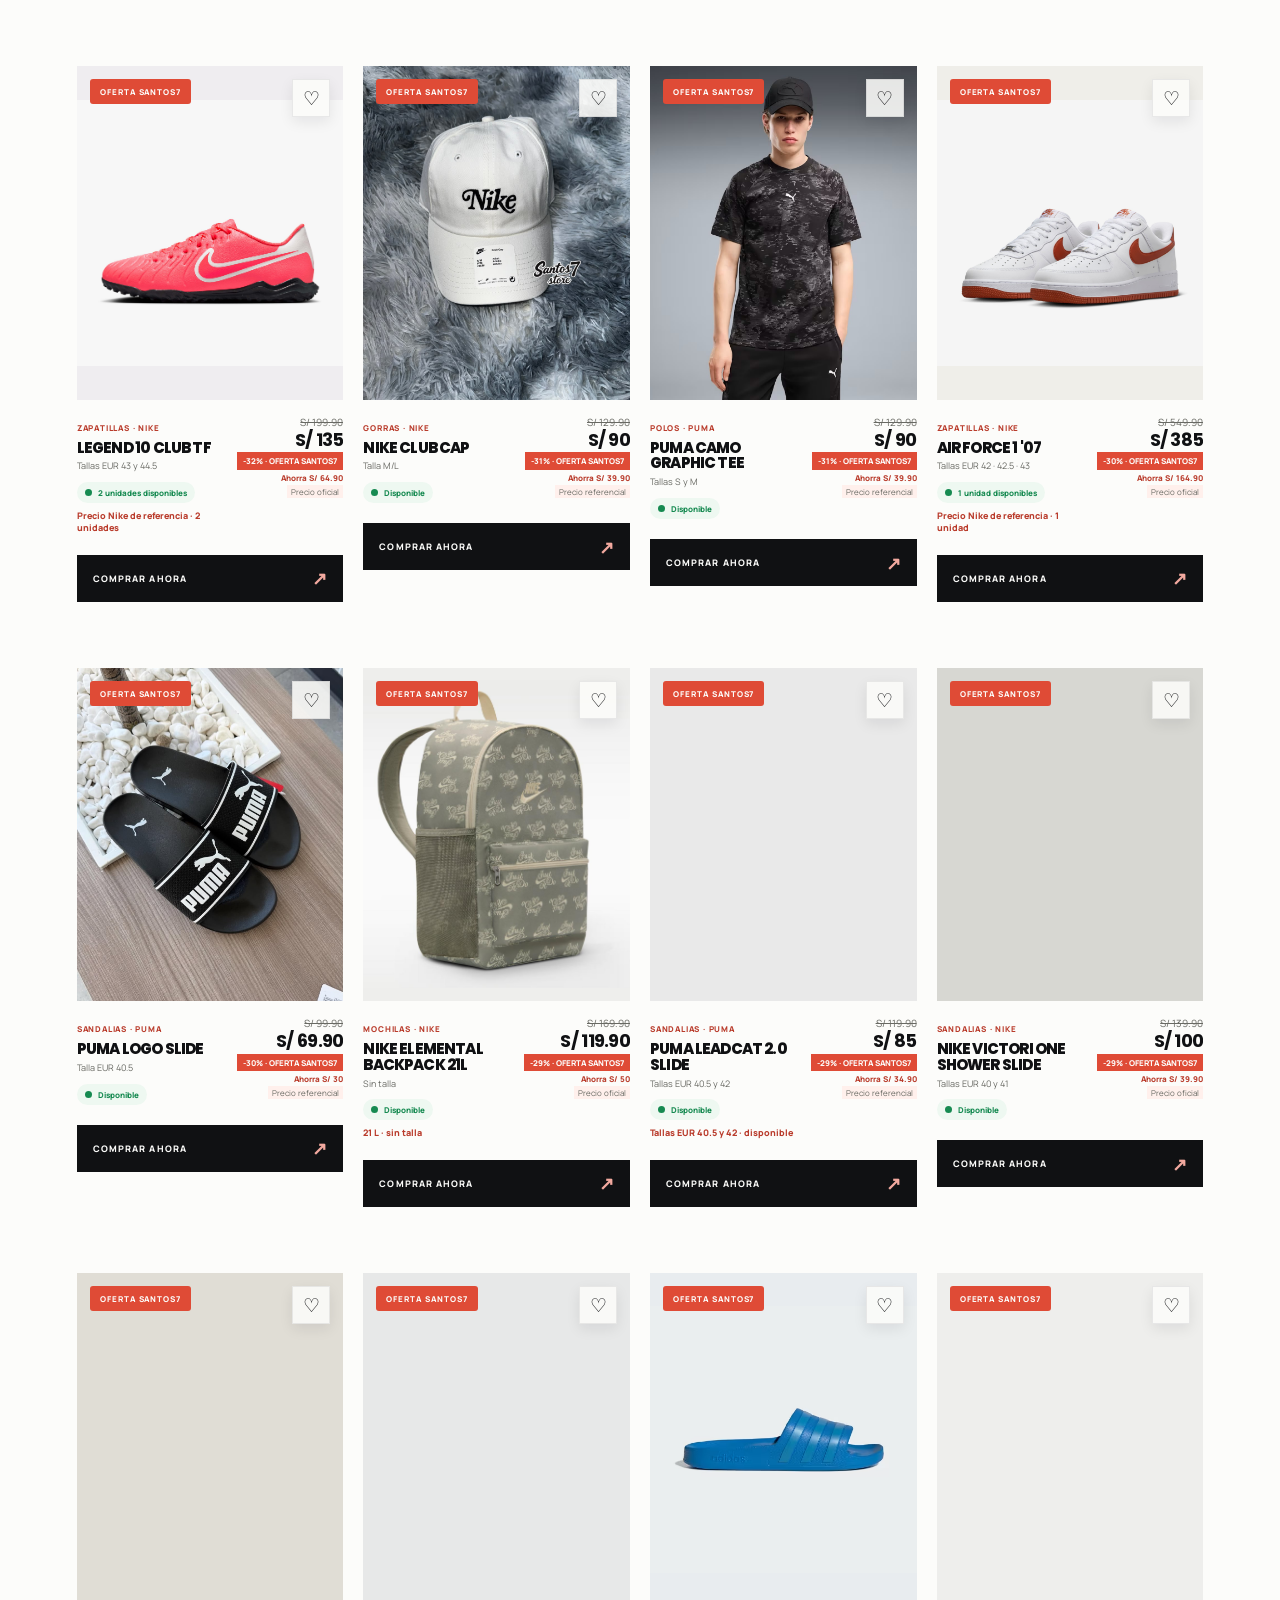
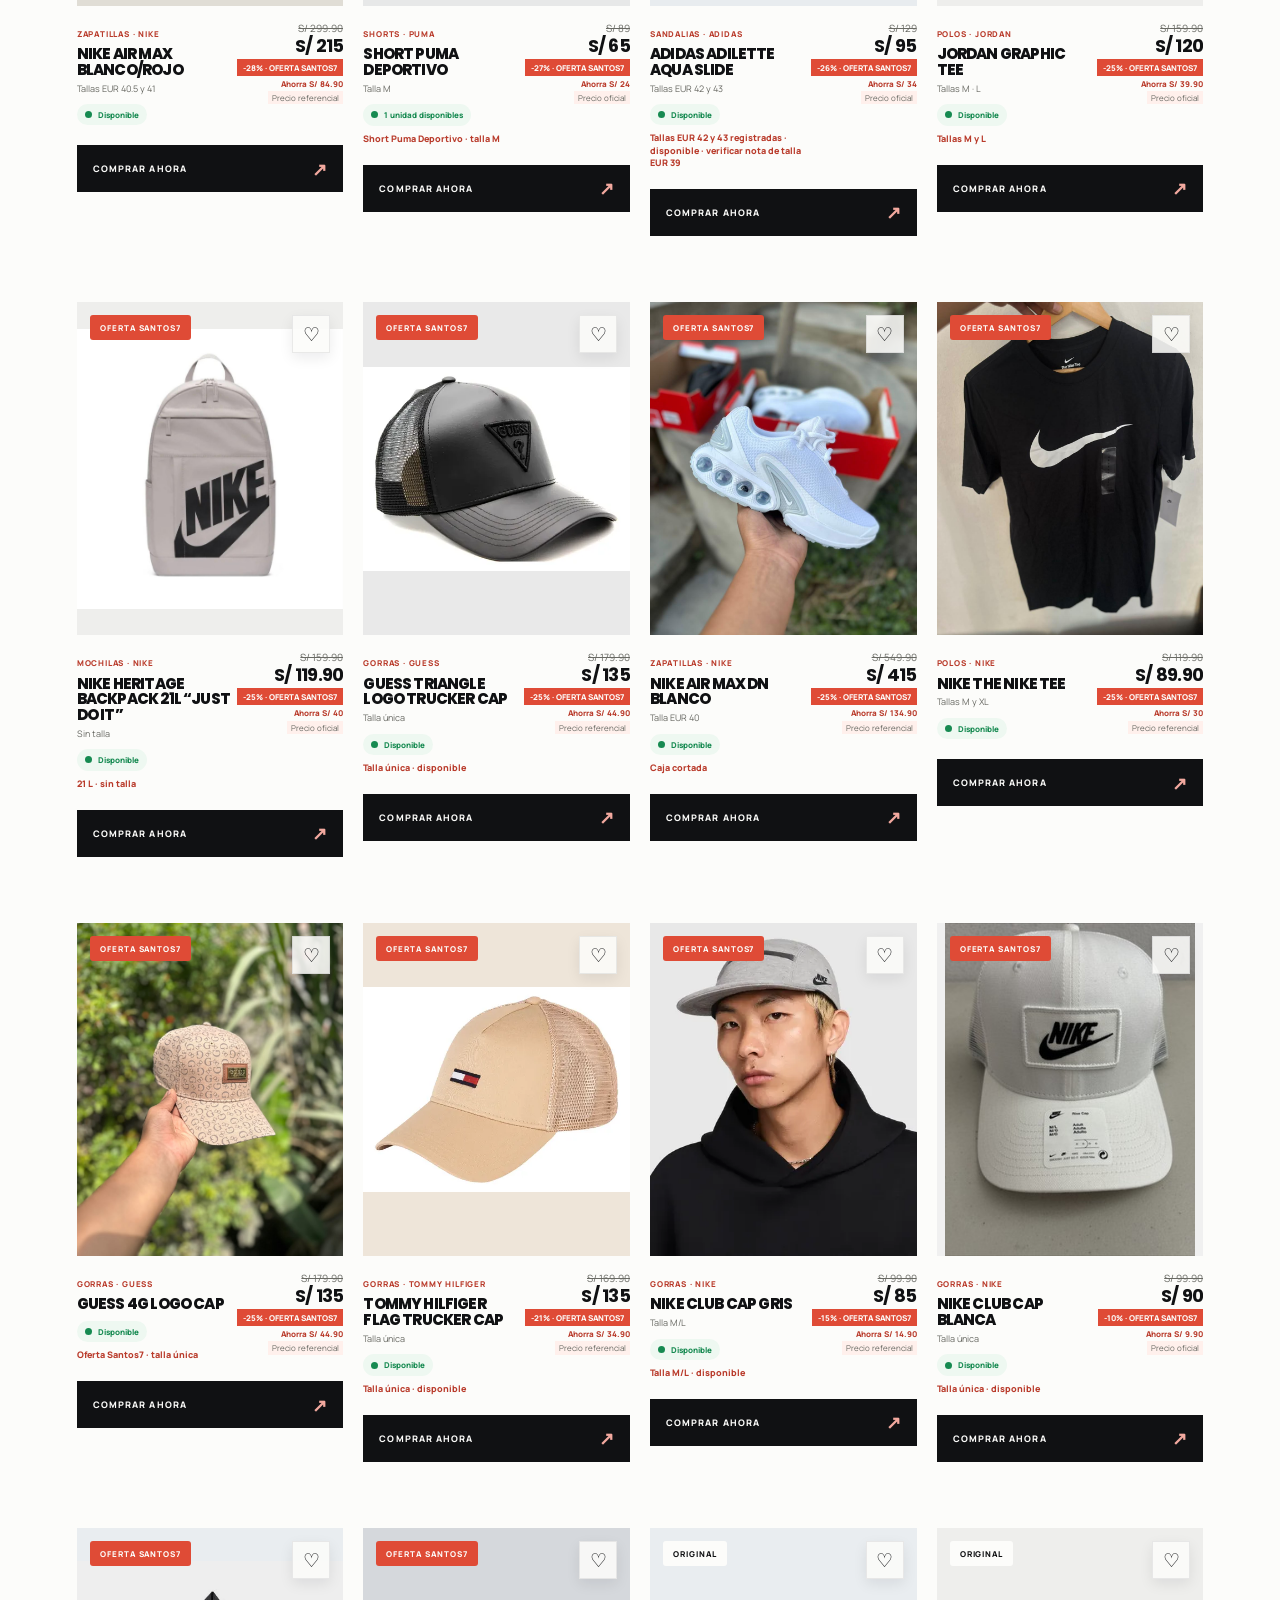
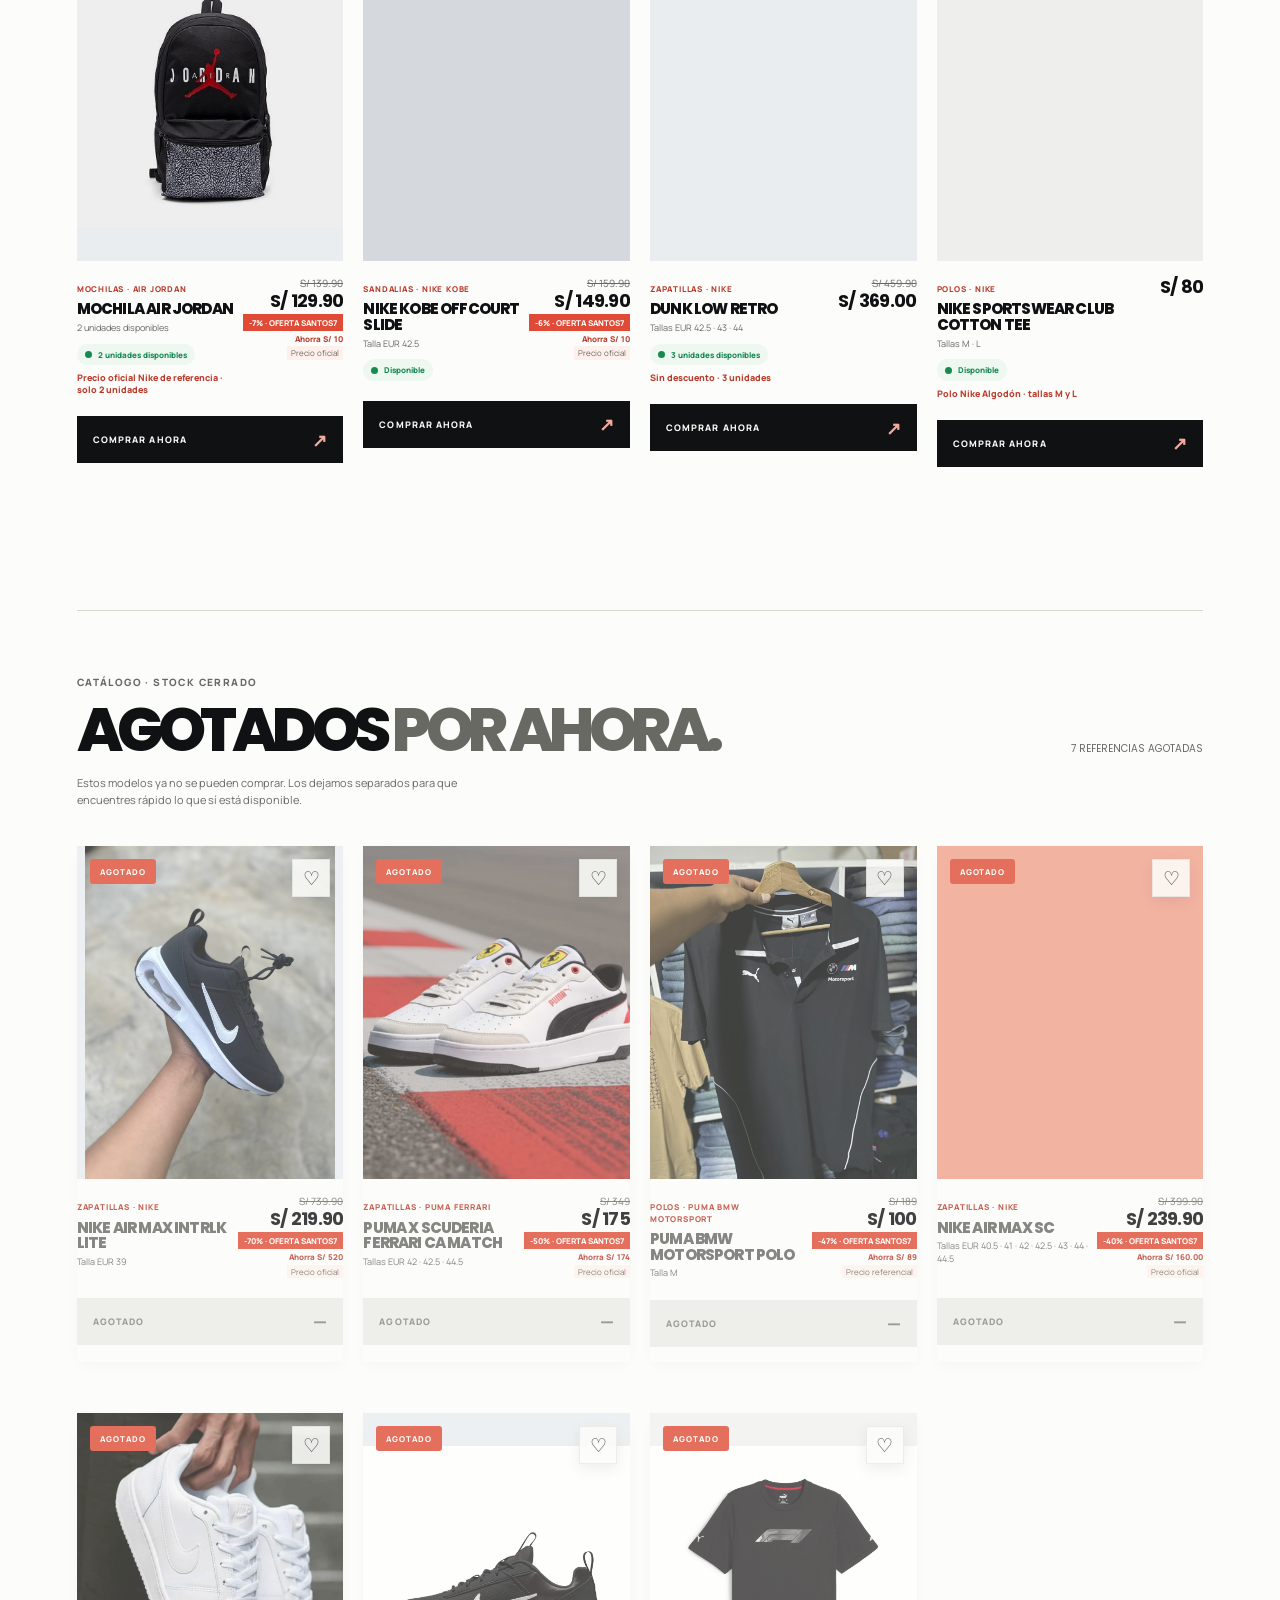
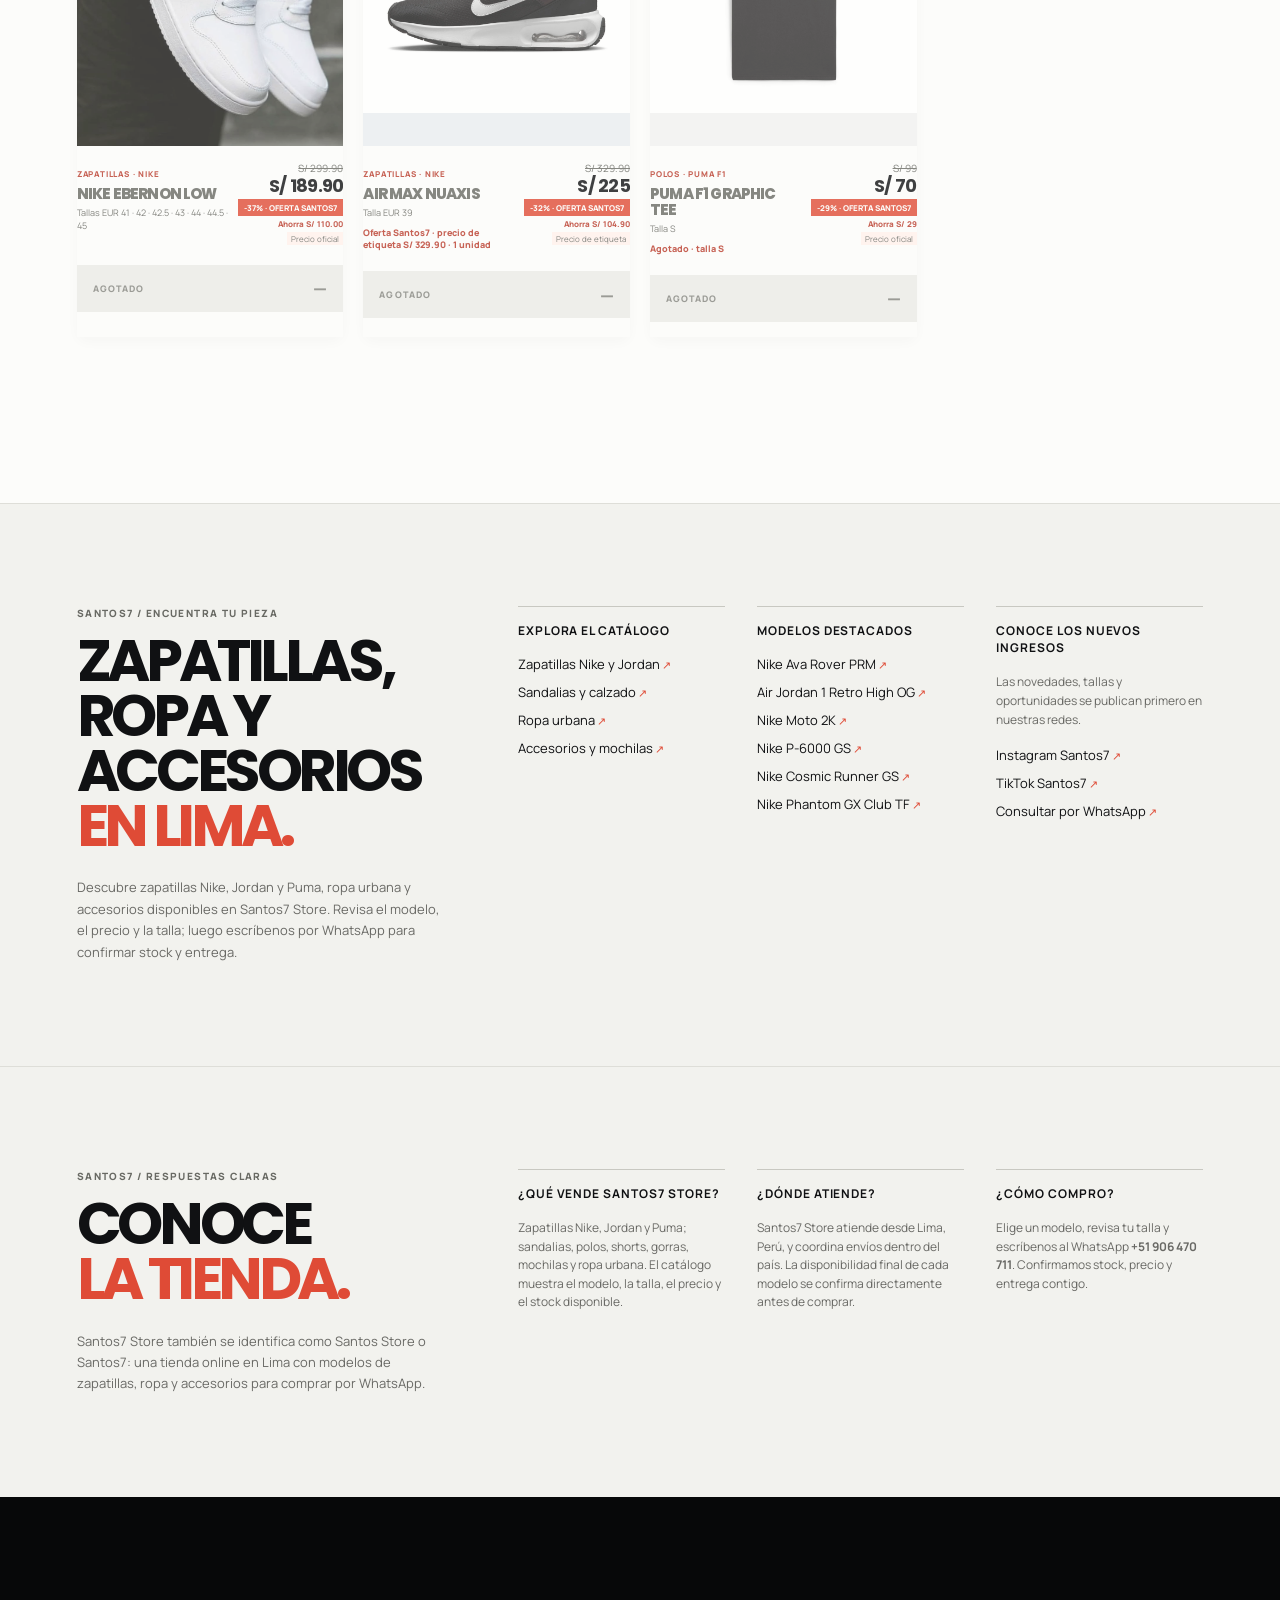
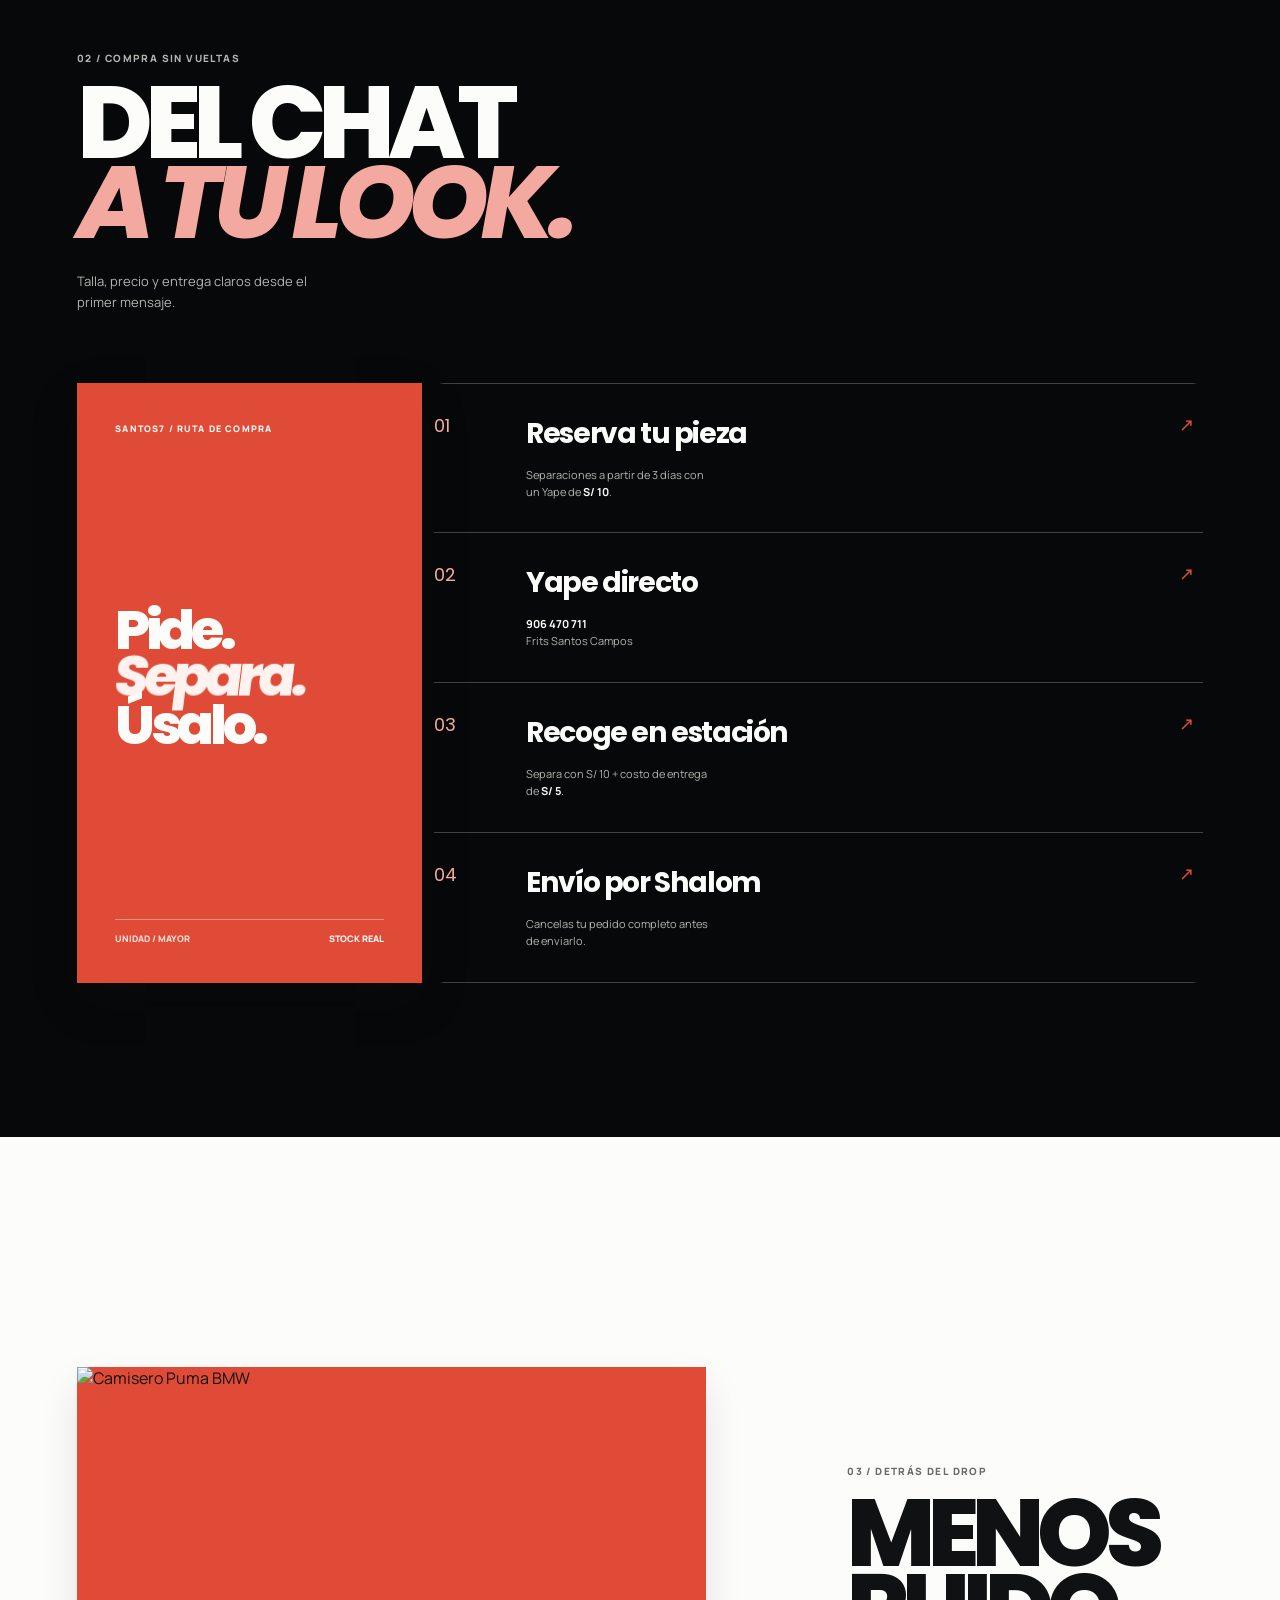
==== commit 4626f379: "Ajusta header y redes sociales en móvil" ====
--- a/index.html
+++ b/index.html
@@ -31,13 +31,30 @@
         "name": "Santos7 Store",
         "alternateName": ["Santos Store", "Santos7"],
         "description": "Tienda online de zapatillas, ropa y accesorios en Lima.",
+        "slogan": "Lo tuyo se nota.",
         "url": "https://santos7store.web.app/",
         "logo": "https://santos7store.web.app/assets/santos7-logo.jpeg",
+        "areaServed": {
+          "@type": "Country",
+          "name": "Perú"
+        },
+        "knowsAbout": [
+          "zapatillas Nike",
+          "zapatillas Jordan",
+          "zapatillas Puma",
+          "ropa urbana",
+          "accesorios de moda"
+        ],
         "sameAs": [
           "https://www.instagram.com/santos7_store",
-          "https://www.tiktok.com/@santosstore7____",
-          "https://wa.me/51906470711"
-        ]
+          "https://www.tiktok.com/@santosstore7____"
+        ],
+        "contactPoint": {
+          "@type": "ContactPoint",
+          "telephone": "+51 906 470 711",
+          "contactType": "customer service",
+          "availableLanguage": ["Spanish"]
+        }
       },
       {
         "@type": "Store",
@@ -45,8 +62,13 @@
         "name": "Santos7 Store",
         "url": "https://santos7store.web.app/",
         "image": "https://santos7store.web.app/assets/santos7-logo.jpeg",
+        "description": "Tienda online de zapatillas, ropa y accesorios con atención desde Lima y envíos en Perú.",
         "priceRange": "S/ 40 - S/ 499.90",
         "currenciesAccepted": "PEN",
+        "areaServed": [
+          { "@type": "City", "name": "Lima" },
+          { "@type": "Country", "name": "Perú" }
+        ],
         "address": {
           "@type": "PostalAddress",
           "addressLocality": "Lima",
@@ -68,29 +90,43 @@
           },
           "query-input": "required name=search_term_string"
         }
+      },
+      {
+        "@type": "WebPage",
+        "@id": "https://santos7store.web.app/#webpage",
+        "url": "https://santos7store.web.app/",
+        "name": "Santos7 Store | Zapatillas, ropa y accesorios en Lima",
+        "description": "Catálogo online de Santos7 Store: modelos de zapatillas Nike, Jordan y Puma, ropa urbana y accesorios en Lima.",
+        "inLanguage": "es-PE",
+        "isPartOf": { "@id": "https://santos7store.web.app/#website" },
+        "about": { "@id": "https://santos7store.web.app/#organization" },
+        "primaryImageOfPage": "https://santos7store.web.app/assets/santos7-logo.jpeg"
       }
     ]
   }
   </script>
-  <script type="application/ld+json" id="catalogStructuredData">{"@context":"https://schema.org","@type":"ItemList","name":"Zapatillas Santos7 Store","description":"Zapatillas Nike, Jordan, Puma y más disponibles en Santos7 Store, Lima.","numberOfItems":9,"itemListElement":[{"@type":"ListItem","position":1,"item":{"@type":"Product","@id":"https://santos7store.web.app/?q=Nike%20Ava%20Rover%20PRM#product-70","name":"Nike Ava Rover PRM","category":"Zapatillas","image":["https://santos7store.web.app/new%20ava%20rover%20prm.jpeg"],"brand":{"@type":"Brand","name":"Nike"},"offers":{"@type":"Offer","url":"https://santos7store.web.app/?q=Nike%20Ava%20Rover%20PRM#catalogo","priceCurrency":"PEN","price":299.9,"availability":"https://schema.org/InStock","itemCondition":"https://schema.org/NewCondition"}}},{"@type":"ListItem","position":2,"item":{"@type":"Product","@id":"https://santos7store.web.app/?q=Air%20Jordan%201%20Retro%20High%20OG#product-71","name":"Air Jordan 1 Retro High OG","category":"Zapatillas","image":["https://santos7store.web.app/air%20jordan%201%20retro%20high%20og.jpeg"],"brand":{"@type":"Brand","name":"Jordan"},"offers":{"@type":"Offer","url":"https://santos7store.web.app/?q=Air%20Jordan%201%20Retro%20High%20OG#catalogo","priceCurrency":"PEN","price":359.9,"availability":"https://schema.org/InStock","itemCondition":"https://schema.org/NewCondition"}}},{"@type":"ListItem","position":3,"item":{"@type":"Product","@id":"https://santos7store.web.app/?q=Nike%20Moto%202K#product-74","name":"Nike Moto 2K","category":"Zapatillas","image":["https://santos7store.web.app/nike%20moto%202k.jpeg"],"brand":{"@type":"Brand","name":"Nike"},"offers":{"@type":"Offer","url":"https://santos7store.web.app/?q=Nike%20Moto%202K#catalogo","priceCurrency":"PEN","price":319.9,"availability":"https://schema.org/InStock","itemCondition":"https://schema.org/NewCondition"}}},{"@type":"ListItem","position":4,"item":{"@type":"Product","@id":"https://santos7store.web.app/?q=Nike%20P-6000%20GS#product-83","name":"Nike P-6000 GS","category":"Zapatillas","image":["https://santos7store.web.app/ZAPA4.jpeg"],"brand":{"@type":"Brand","name":"Nike"},"sku":"CD6404-106","offers":{"@type":"Offer","url":"https://santos7store.web.app/?q=Nike%20P-6000%20GS#catalogo","priceCurrency":"PEN","price":289.9,"availability":"https://schema.org/InStock","itemCondition":"https://schema.org/NewCondition"}}},{"@type":"ListItem","position":5,"item":{"@type":"Product","@id":"https://santos7store.web.app/?q=Cosmic%20Runner%20(GS)#product-29","name":"Cosmic Runner (GS)","category":"Zapatillas","image":["https://santos7store.web.app/img1/197863485607_1_20250326-mrtPeru.jpg"],"brand":{"@type":"Brand","name":"Nike"},"sku":"HM4002-400","offers":{"@type":"Offer","url":"https://santos7store.web.app/?q=Cosmic%20Runner%20(GS)#catalogo","priceCurrency":"PEN","price":129.9,"availability":"https://schema.org/InStock","itemCondition":"https://schema.org/NewCondition"}}},{"@type":"ListItem","position":6,"item":{"@type":"Product","@id":"https://santos7store.web.app/?q=Phantom%20GX%20Club%20TF#product-30","name":"Phantom GX Club TF","category":"Zapatillas","image":["https://santos7store.web.app/img1/nike%20phantom.webp"],"brand":{"@type":"Brand","name":"Nike"},"sku":"DD9486-446","offers":{"@type":"Offer","url":"https://santos7store.web.app/?q=Phantom%20GX%20Club%20TF#catalogo","priceCurrency":"PEN","price":159.9,"availability":"https://schema.org/InStock","itemCondition":"https://schema.org/NewCondition"}}},{"@type":"ListItem","position":7,"item":{"@type":"Product","@id":"https://santos7store.web.app/?q=Run%20Swift%202%20(W)#product-31","name":"Run Swift 2 (W)","category":"Zapatillas","image":["https://santos7store.web.app/img1/nike%20srum.jpg"],"brand":{"@type":"Brand","name":"Nike"},"sku":"CU3528-004","offers":{"@type":"Offer","url":"https://santos7store.web.app/?q=Run%20Swift%202%20(W)#catalogo","priceCurrency":"PEN","price":215,"availability":"https://schema.org/InStock","itemCondition":"https://schema.org/NewCondition"}}},{"@type":"ListItem","position":8,"item":{"@type":"Product","@id":"https://santos7store.web.app/?q=In-Season%20TR%2013%20(W)#product-32","name":"In-Season TR 13 (W)","category":"Zapatillas","image":["https://santos7store.web.app/img1/nike%20sa.jpg"],"brand":{"@type":"Brand","name":"Nike"},"sku":"DV3975-003","offers":{"@type":"Offer","url":"https://santos7store.web.app/?q=In-Season%20TR%2013%20(W)#catalogo","priceCurrency":"PEN","price":200,"availability":"https://schema.org/InStock","itemCondition":"https://schema.org/NewCondition"}}},{"@type":"ListItem","position":9,"item":{"@type":"Product","@id":"https://santos7store.web.app/?q=Legend%2010%20Club%20TF#product-33","name":"Legend 10 Club TF","category":"Zapatillas","image":["https://santos7store.web.app/img1/tiempo%20legent.jpg"],"brand":{"@type":"Brand","name":"Nike"},"sku":"DV4345-600","offers":{"@type":"Offer","url":"https://santos7store.web.app/?q=Legend%2010%20Club%20TF#catalogo","priceCurrency":"PEN","price":135,"availability":"https://schema.org/InStock","itemCondition":"https://schema.org/NewCondition"}}}]}</script>
+  <script type="application/ld+json" id="catalogStructuredData">{"@context":"https://schema.org","@type":"ItemList","name":"Productos Santos7 Store","description":"Modelos de zapatillas, ropa y accesorios disponibles en Santos7 Store, Lima.","numberOfItems":80,"itemListElement":[{"@type":"ListItem","position":1,"item":{"@type":"Product","@id":"https://santos7store.web.app/?producto=86#product-86","url":"https://santos7store.web.app/?producto=86","name":"Polo Jordan GOAT","model":"Jordan GOAT Tee","category":"Polos · Jordan","image":["https://santos7store.web.app/assets/catalog/polo%20jordan%20goat.jpeg"],"description":"Polos · Jordan · Tallas S · M · L · GOAT · tallas S, M y L","brand":{"@type":"Brand","name":"Jordan"},"offers":{"@type":"Offer","url":"https://santos7store.web.app/?producto=86","priceCurrency":"PEN","price":99,"availability":"https://schema.org/InStock","itemCondition":"https://schema.org/NewCondition"}}},{"@type":"ListItem","position":2,"item":{"@type":"Product","@id":"https://santos7store.web.app/?producto=87#product-87","url":"https://santos7store.web.app/?producto=87","name":"Polo Nike Air","model":"Nike Sportswear Air Tee","category":"Polos · Nike","image":["https://santos7store.web.app/assets/catalog/polo%20nike%20air.jpeg"],"description":"Polos · Nike · Talla M · Polo Nike Air · talla M","brand":{"@type":"Brand","name":"Nike"},"sku":"AR4997-100","offers":{"@type":"Offer","url":"https://santos7store.web.app/?producto=87","priceCurrency":"PEN","price":109,"availability":"https://schema.org/InStock","itemCondition":"https://schema.org/NewCondition"}}},{"@type":"ListItem","position":3,"item":{"@type":"Product","@id":"https://santos7store.web.app/?producto=88#product-88","url":"https://santos7store.web.app/?producto=88","name":"Polo Air Jordan","model":"Air Jordan Jumpman Tee","category":"Polos · Jordan","image":["https://santos7store.web.app/assets/catalog/polo%20air%20jordan2.jpeg"],"description":"Polos · Jordan · Talla S · Air Jordan · talla S","brand":{"@type":"Brand","name":"Jordan"},"sku":"DV2246-100","offers":{"@type":"Offer","url":"https://santos7store.web.app/?producto=88","priceCurrency":"PEN","price":109,"availability":"https://schema.org/InStock","itemCondition":"https://schema.org/NewCondition"}}},{"@type":"ListItem","position":4,"item":{"@type":"Product","@id":"https://santos7store.web.app/?producto=89#product-89","url":"https://santos7store.web.app/?producto=89","name":"Nike V5 RNR GS","model":"Nike V5 Runner GS","category":"Zapatillas · Nike","image":["https://santos7store.web.app/assets/catalog/nike%20v5%20rnr%20gs.jpeg"],"description":"Zapatillas · Nike · Talla EUR 40 · box cortado · BOX CORTADO · talla EUR 40","brand":{"@type":"Brand","name":"Nike"},"offers":{"@type":"Offer","url":"https://santos7store.web.app/?producto=89","priceCurrency":"PEN","price":290,"availability":"https://schema.org/InStock","itemCondition":"https://schema.org/NewCondition"}}},{"@type":"ListItem","position":5,"item":{"@type":"Product","@id":"https://santos7store.web.app/?producto=90#product-90","url":"https://santos7store.web.app/?producto=90","name":"Camiseta entrenamiento Barcelona","model":"FC Barcelona Training Jersey","category":"Camisetas · FC Barcelona","image":["https://santos7store.web.app/assets/catalog/POLO3.jpeg"],"description":"Camisetas · FC Barcelona · Talla L · Rebaja notable · talla L","brand":{"@type":"Brand","name":"Nike"},"offers":{"@type":"Offer","url":"https://santos7store.web.app/?producto=90","priceCurrency":"PEN","price":110,"availability":"https://schema.org/InStock","itemCondition":"https://schema.org/NewCondition"}}},{"@type":"ListItem","position":6,"item":{"@type":"Product","@id":"https://santos7store.web.app/?producto=91#product-91","url":"https://santos7store.web.app/?producto=91","name":"Short Jordan","model":"Jordan Dri-FIT o Jumpman Short","category":"Shorts · Jordan","image":["https://santos7store.web.app/assets/catalog/SHOTRT.jpeg"],"description":"Shorts · Jordan · Talla S · Descuento · talla S","brand":{"@type":"Brand","name":"Jordan"},"offers":{"@type":"Offer","url":"https://santos7store.web.app/?producto=91","priceCurrency":"PEN","price":99,"availability":"https://schema.org/InStock","itemCondition":"https://schema.org/NewCondition"}}},{"@type":"ListItem","position":7,"item":{"@type":"Product","@id":"https://santos7store.web.app/?producto=92#product-92","url":"https://santos7store.web.app/?producto=92","name":"Conjunto Puma","model":"Puma Tracksuit (chaqueta + pantalón)","category":"Conjuntos · Puma","image":["https://santos7store.web.app/assets/catalog/CAMSIE.jpeg"],"description":"Conjuntos · Puma · Talla M · chaqueta + pantalón · Mitad de precio · chaqueta + pantalón · talla M","brand":{"@type":"Brand","name":"Puma"},"offers":{"@type":"Offer","url":"https://santos7store.web.app/?producto=92","priceCurrency":"PEN","price":149,"availability":"https://schema.org/InStock","itemCondition":"https://schema.org/NewCondition"}}},{"@type":"ListItem","position":8,"item":{"@type":"Product","@id":"https://santos7store.web.app/?producto=93#product-93","url":"https://santos7store.web.app/?producto=93","name":"Mochila + Cartuchera Nike 20L","model":"Nike Backpack 20L + Pencil Case","category":"Mochilas · Nike","image":["https://santos7store.web.app/assets/catalog/CACSMF.jpeg"],"description":"Mochilas · Nike · Última unidad · 20 L · Última unidad 🚨 · mochila 20 L + cartuchera","brand":{"@type":"Brand","name":"Nike"},"offers":{"@type":"Offer","url":"https://santos7store.web.app/?producto=93","priceCurrency":"PEN","price":90,"availability":"https://schema.org/InStock","itemCondition":"https://schema.org/NewCondition"}}},{"@type":"ListItem","position":9,"item":{"@type":"Product","@id":"https://santos7store.web.app/?producto=94#product-94","url":"https://santos7store.web.app/?producto=94","name":"Polo Deportivo Puma","model":"Polo Deportivo Puma","category":"Polos · Puma","image":["https://santos7store.web.app/assets/catalog/polo%20deportivo.jpeg"],"description":"Polos · Puma · Tallas S · M · L · XL · Quedan pocas 🚨 · tallas S, M, L y XL","brand":{"@type":"Brand","name":"Puma"},"offers":{"@type":"Offer","url":"https://santos7store.web.app/?producto=94","priceCurrency":"PEN","price":99,"availability":"https://schema.org/InStock","itemCondition":"https://schema.org/NewCondition"}}},{"@type":"ListItem","position":10,"item":{"@type":"Product","@id":"https://santos7store.web.app/?producto=69#product-69","url":"https://santos7store.web.app/?producto=69","name":"Mochila Air Jordan","model":"Mochila Air Jordan","category":"Mochilas · Air Jordan","image":["https://santos7store.web.app/assets/catalog/mochila%20air%20jordan.jpeg"],"description":"Mochilas · Air Jordan · 2 unidades disponibles · Precio oficial Nike de referencia · solo 2 unidades","brand":{"@type":"Brand","name":"Jordan"},"offers":{"@type":"Offer","url":"https://santos7store.web.app/?producto=69","priceCurrency":"PEN","price":129.9,"availability":"https://schema.org/InStock","itemCondition":"https://schema.org/NewCondition"}}},{"@type":"ListItem","position":11,"item":{"@type":"Product","@id":"https://santos7store.web.app/?producto=70#product-70","url":"https://santos7store.web.app/?producto=70","name":"Nike Ava Rover PRM","model":"Ava Rover PRM","category":"Zapatillas · Nike","image":["https://santos7store.web.app/assets/catalog/new%20ava%20rover%20prm.jpeg"],"description":"Zapatillas · Nike · Talla EUR 42 · box cortado · Precio Nike de referencia · box cortado · 1 unidad","brand":{"@type":"Brand","name":"Nike"},"offers":{"@type":"Offer","url":"https://santos7store.web.app/?producto=70","priceCurrency":"PEN","price":299.9,"availability":"https://schema.org/InStock","itemCondition":"https://schema.org/NewCondition"}}},{"@type":"ListItem","position":12,"item":{"@type":"Product","@id":"https://santos7store.web.app/?producto=71#product-71","url":"https://santos7store.web.app/?producto=71","name":"Air Jordan 1 Retro High OG","model":"Air Jordan 1 Retro High OG","category":"Zapatillas · Jordan","image":["https://santos7store.web.app/assets/catalog/air%20jordan%201%20retro%20high%20og.jpeg"],"description":"Zapatillas · Jordan · Talla EUR 39 · box cortado · Box cortado · 1 unidad","brand":{"@type":"Brand","name":"Jordan"},"offers":{"@type":"Offer","url":"https://santos7store.web.app/?producto=71","priceCurrency":"PEN","price":359.9,"availability":"https://schema.org/InStock","itemCondition":"https://schema.org/NewCondition"}}},{"@type":"ListItem","position":13,"item":{"@type":"Product","@id":"https://santos7store.web.app/?producto=72#product-72","url":"https://santos7store.web.app/?producto=72","name":"Polera Puma BMW","model":"BMW Motorsport","category":"Poleras · Puma BMW","image":["https://santos7store.web.app/assets/catalog/polera%20puma%20bmw.jpeg"],"description":"Poleras · Puma BMW · Tallas M · L · XL · Tallas M, L y XL · disponible","brand":{"@type":"Brand","name":"Puma"},"offers":{"@type":"Offer","url":"https://santos7store.web.app/?producto=72","priceCurrency":"PEN","price":110,"availability":"https://schema.org/InStock","itemCondition":"https://schema.org/NewCondition"}}},{"@type":"ListItem","position":14,"item":{"@type":"Product","@id":"https://santos7store.web.app/?producto=73#product-73","url":"https://santos7store.web.app/?producto=73","name":"Polo Jordan 💎","model":"Jordan Polo Jumpman bordado","category":"Polos · Jordan","image":["https://santos7store.web.app/assets/catalog/polo%20air%20jordan.jpeg"],"description":"Polos · Jordan · Tallas S · M · L · Polo Jordan 💎 · tallas S, M y L","brand":{"@type":"Brand","name":"Jordan"},"sku":"IF5566-010","offers":{"@type":"Offer","url":"https://santos7store.web.app/?producto=73","priceCurrency":"PEN","price":119.9,"availability":"https://schema.org/InStock","itemCondition":"https://schema.org/NewCondition"}}},{"@type":"ListItem","position":15,"item":{"@type":"Product","@id":"https://santos7store.web.app/?producto=74#product-74","url":"https://santos7store.web.app/?producto=74","name":"Nike Moto 2K","model":"Moto 2K","category":"Zapatillas · Nike","image":["https://santos7store.web.app/assets/catalog/nike%20moto%202k.jpeg"],"description":"Zapatillas · Nike · Talla EUR 40 · box cortado · Agotado · talla EUR 40 · box cortado","brand":{"@type":"Brand","name":"Nike"},"offers":{"@type":"Offer","url":"https://santos7store.web.app/?producto=74","priceCurrency":"PEN","price":319.9,"availability":"https://schema.org/OutOfStock","itemCondition":"https://schema.org/NewCondition"}}},{"@type":"ListItem","position":16,"item":{"@type":"Product","@id":"https://santos7store.web.app/?producto=75#product-75","url":"https://santos7store.web.app/?producto=75","name":"GUESS Logo Tee","model":"GUESS Logo Tee","category":"Polos · GUESS","image":["https://santos7store.web.app/assets/catalog/POLO%20GUESS.jpeg"],"description":"Polos · GUESS · Tallas S · L · Tallas S y L","brand":{"@type":"Brand","name":"GUESS"},"offers":{"@type":"Offer","url":"https://santos7store.web.app/?producto=75","priceCurrency":"PEN","price":100,"availability":"https://schema.org/InStock","itemCondition":"https://schema.org/NewCondition"}}},{"@type":"ListItem","position":17,"item":{"@type":"Product","@id":"https://santos7store.web.app/?producto=76#product-76","url":"https://santos7store.web.app/?producto=76","name":"GUESS Side Panel Shorts","model":"GUESS Side Panel Shorts","category":"Shorts · GUESS","image":["https://santos7store.web.app/assets/catalog/SHORT%20GUESS.jpeg"],"description":"Shorts · GUESS · Talla M · Talla M","brand":{"@type":"Brand","name":"GUESS"},"offers":{"@type":"Offer","url":"https://santos7store.web.app/?producto=76","priceCurrency":"PEN","price":115,"availability":"https://schema.org/InStock","itemCondition":"https://schema.org/NewCondition"}}},{"@type":"ListItem","position":18,"item":{"@type":"Product","@id":"https://santos7store.web.app/?producto=77#product-77","url":"https://santos7store.web.app/?producto=77","name":"Jordan Graphic Tee","model":"Jordan Graphic Tee","category":"Polos · Jordan","image":["https://santos7store.web.app/assets/catalog/POLO%20JORDAN.jpeg"],"description":"Polos · Jordan · Tallas M · L · Tallas M y L","brand":{"@type":"Brand","name":"Jordan"},"offers":{"@type":"Offer","url":"https://santos7store.web.app/?producto=77","priceCurrency":"PEN","price":120,"availability":"https://schema.org/InStock","itemCondition":"https://schema.org/NewCondition"}}},{"@type":"ListItem","position":19,"item":{"@type":"Product","@id":"https://santos7store.web.app/?producto=78#product-78","url":"https://santos7store.web.app/?producto=78","name":"Nike Elemental Backpack 21L","model":"Elemental Backpack 21L","category":"Mochilas · Nike","image":["https://santos7store.web.app/assets/catalog/MOCHILA%20NIKE.jpeg"],"description":"Mochilas · Nike · Sin talla · 21 L · sin talla","brand":{"@type":"Brand","name":"Nike"},"offers":{"@type":"Offer","url":"https://santos7store.web.app/?producto=78","priceCurrency":"PEN","price":119.9,"availability":"https://schema.org/InStock","itemCondition":"https://schema.org/NewCondition"}}},{"@type":"ListItem","position":20,"item":{"@type":"Product","@id":"https://santos7store.web.app/?producto=79#product-79","url":"https://santos7store.web.app/?producto=79","name":"GUESS Tape Tee","model":"GUESS Tape Tee","category":"Polos · GUESS","image":["https://santos7store.web.app/assets/catalog/POLO%20GUESS%20TALLA%20S.jpeg"],"description":"Polos · GUESS · Talla S · Talla S","brand":{"@type":"Brand","name":"GUESS"},"offers":{"@type":"Offer","url":"https://santos7store.web.app/?producto=79","priceCurrency":"PEN","price":100,"availability":"https://schema.org/InStock","itemCondition":"https://schema.org/NewCondition"}}},{"@type":"ListItem","position":21,"item":{"@type":"Product","@id":"https://santos7store.web.app/?producto=80#product-80","url":"https://santos7store.web.app/?producto=80","name":"Nike Heritage Backpack 21L “Just Do It”","model":"Heritage Backpack 21L “Just Do It”","category":"Mochilas · Nike","image":["https://santos7store.web.app/assets/catalog/MOCHILA%20NIKE%2021%20L.jpeg"],"description":"Mochilas · Nike · Sin talla · 21 L · sin talla","brand":{"@type":"Brand","name":"Nike"},"offers":{"@type":"Offer","url":"https://santos7store.web.app/?producto=80","priceCurrency":"PEN","price":119.9,"availability":"https://schema.org/InStock","itemCondition":"https://schema.org/NewCondition"}}},{"@type":"ListItem","position":22,"item":{"@type":"Product","@id":"https://santos7store.web.app/?producto=81#product-81","url":"https://santos7store.web.app/?producto=81","name":"Nike Air Max INTRLK Lite","model":"Air Max INTRLK Lite","category":"Zapatillas · Nike","image":["https://santos7store.web.app/assets/catalog/NIKE%20AIR%20MAX%20INTRLK%20LITE.jpeg"],"description":"Zapatillas · Nike · Talla EUR 39","brand":{"@type":"Brand","name":"Nike"},"offers":{"@type":"Offer","url":"https://santos7store.web.app/?producto=81","priceCurrency":"PEN","price":219.9,"availability":"https://schema.org/OutOfStock","itemCondition":"https://schema.org/NewCondition"}}},{"@type":"ListItem","position":23,"item":{"@type":"Product","@id":"https://santos7store.web.app/?producto=82#product-82","url":"https://santos7store.web.app/?producto=82","name":"Short Puma Deportivo","model":"Puma Essentials No.1 Logo Shorts","category":"Shorts · Puma","image":["https://santos7store.web.app/assets/catalog/ZAPA3.jpeg"],"description":"Shorts · Puma · Talla M · Short Puma Deportivo · talla M","brand":{"@type":"Brand","name":"Puma"},"sku":"682594_01","offers":{"@type":"Offer","url":"https://santos7store.web.app/?producto=82","priceCurrency":"PEN","price":65,"availability":"https://schema.org/InStock","itemCondition":"https://schema.org/NewCondition"}}},{"@type":"ListItem","position":24,"item":{"@type":"Product","@id":"https://santos7store.web.app/?producto=83#product-83","url":"https://santos7store.web.app/?producto=83","name":"Nike P-6000 GS","model":"Nike P-6000","category":"Zapatillas · Nike","image":["https://santos7store.web.app/assets/catalog/ZAPA4.jpeg"],"description":"Zapatillas · Nike · Talla EUR 38.5 · box cortado · BOX CORTADO · 1 unidad","brand":{"@type":"Brand","name":"Nike"},"sku":"CD6404-106","offers":{"@type":"Offer","url":"https://santos7store.web.app/?producto=83","priceCurrency":"PEN","price":289.9,"availability":"https://schema.org/InStock","itemCondition":"https://schema.org/NewCondition"}}},{"@type":"ListItem","position":25,"item":{"@type":"Product","@id":"https://santos7store.web.app/?producto=84#product-84","url":"https://santos7store.web.app/?producto=84","name":"Short Jordan Oversize","model":"Jordan Dri-FIT Sport Diamond Shorts","category":"Shorts · Jordan","image":["https://santos7store.web.app/assets/catalog/SHORT.jpeg"],"description":"Shorts · Jordan · Talla L · ÚLTIMA 🚨 · talla L","brand":{"@type":"Brand","name":"Jordan"},"sku":"DQ7334-405","offers":{"@type":"Offer","url":"https://santos7store.web.app/?producto=84","priceCurrency":"PEN","price":130,"availability":"https://schema.org/InStock","itemCondition":"https://schema.org/NewCondition"}}},{"@type":"ListItem","position":26,"item":{"@type":"Product","@id":"https://santos7store.web.app/?producto=85#product-85","url":"https://santos7store.web.app/?producto=85","name":"Air Jordan 1 Low","model":"Air Jordan 1 Low Retro","category":"Zapatillas · Jordan","image":["https://santos7store.web.app/assets/catalog/ZAPA.jpeg"],"description":"Zapatillas · Jordan · Talla EUR 39 - box cortado · Talla EUR 39 - box cortado - disponible","brand":{"@type":"Brand","name":"Jordan"},"sku":"553558-141","offers":{"@type":"Offer","url":"https://santos7store.web.app/?producto=85","priceCurrency":"PEN","price":339.9,"availability":"https://schema.org/InStock","itemCondition":"https://schema.org/NewCondition"}}},{"@type":"ListItem","position":27,"item":{"@type":"Product","@id":"https://santos7store.web.app/?producto=1#product-1","url":"https://santos7store.web.app/?producto=1","name":"Kappa Logo Slide","model":"Logo Slide","category":"Sandalias · Kappa","image":["https://santos7store.web.app/assets/catalog/sandalia-kappa.jpeg"],"description":"Sandalias · Kappa · Tallas EUR 43 · 44 · Sin descuento · pago completo","brand":{"@type":"Brand","name":"Kappa"},"offers":{"@type":"Offer","url":"https://santos7store.web.app/?producto=1","priceCurrency":"PEN","price":40,"availability":"https://schema.org/InStock","itemCondition":"https://schema.org/NewCondition"}}},{"@type":"ListItem","position":28,"item":{"@type":"Product","@id":"https://santos7store.web.app/?producto=3#product-3","url":"https://santos7store.web.app/?producto=3","name":"PUMA BMW Motorsport Cap","model":"BMW Motorsport Cap","category":"Gorras · PUMA BMW Motorsport","image":["https://santos7store.web.app/assets/catalog/gorra-1.jpeg"],"description":"Gorras · PUMA BMW Motorsport · Talla única","brand":{"@type":"Brand","name":"Puma"},"offers":{"@type":"Offer","url":"https://santos7store.web.app/?producto=3","priceCurrency":"PEN","price":65,"availability":"https://schema.org/InStock","itemCondition":"https://schema.org/NewCondition"}}},{"@type":"ListItem","position":29,"item":{"@type":"Product","@id":"https://santos7store.web.app/?producto=4#product-4","url":"https://santos7store.web.app/?producto=4","name":"GUESS 4G Logo Cap","model":"4G Logo Cap","category":"Gorras · GUESS","image":["https://santos7store.web.app/assets/catalog/gorra-guess.jpeg"],"description":"Gorras · GUESS · Oferta Santos7 · talla única","brand":{"@type":"Brand","name":"GUESS"},"offers":{"@type":"Offer","url":"https://santos7store.web.app/?producto=4","priceCurrency":"PEN","price":135,"availability":"https://schema.org/InStock","itemCondition":"https://schema.org/NewCondition"}}},{"@type":"ListItem","position":30,"item":{"@type":"Product","@id":"https://santos7store.web.app/?producto=5#product-5","url":"https://santos7store.web.app/?producto=5","name":"Nike Sportswear Club Cotton Tee","model":"Sportswear Club Cotton Tee","category":"Polos · Nike","image":["https://santos7store.web.app/assets/catalog/POLO.jpeg"],"description":"Polos · Nike · Tallas M · L · Polo Nike Algodón · tallas M y L","brand":{"@type":"Brand","name":"Nike"},"sku":"AR4997-538","offers":{"@type":"Offer","url":"https://santos7store.web.app/?producto=5","priceCurrency":"PEN","price":80,"availability":"https://schema.org/InStock","itemCondition":"https://schema.org/NewCondition"}}},{"@type":"ListItem","position":31,"item":{"@type":"Product","@id":"https://santos7store.web.app/?producto=6#product-6","url":"https://santos7store.web.app/?producto=6","name":"Puma Suede XL","model":"Suede XL","category":"Zapatillas · Puma","image":["https://santos7store.web.app/assets/catalog/puma-suede-xl.jpeg"],"description":"Zapatillas · Puma · Tallas EUR 40.5 y 41","brand":{"@type":"Brand","name":"Puma"},"offers":{"@type":"Offer","url":"https://santos7store.web.app/?producto=6","priceCurrency":"PEN","price":235,"availability":"https://schema.org/InStock","itemCondition":"https://schema.org/NewCondition"}}},{"@type":"ListItem","position":32,"item":{"@type":"Product","@id":"https://santos7store.web.app/?producto=7#product-7","url":"https://santos7store.web.app/?producto=7","name":"PUMA x Scuderia Ferrari CA Match","model":"CA Match","category":"Zapatillas · PUMA Ferrari","image":["https://santos7store.web.app/assets/catalog/puma-ferrari-ca-match.jpeg"],"description":"Zapatillas · PUMA Ferrari · Tallas EUR 42 · 42.5 · 44.5","brand":{"@type":"Brand","name":"Puma"},"offers":{"@type":"Offer","url":"https://santos7store.web.app/?producto=7","priceCurrency":"PEN","price":175,"availability":"https://schema.org/OutOfStock","itemCondition":"https://schema.org/NewCondition"}}},{"@type":"ListItem","position":33,"item":{"@type":"Product","@id":"https://santos7store.web.app/?producto=9#product-9","url":"https://santos7store.web.app/?producto=9","name":"Puma BMW Motorsport Polo","model":"BMW Motorsport Polo","category":"Polos · PUMA BMW Motorsport","image":["https://santos7store.web.app/assets/catalog/camisero-puma-bmw.jpeg"],"description":"Polos · PUMA BMW Motorsport · Talla M","brand":{"@type":"Brand","name":"Puma"},"offers":{"@type":"Offer","url":"https://santos7store.web.app/?producto=9","priceCurrency":"PEN","price":100,"availability":"https://schema.org/OutOfStock","itemCondition":"https://schema.org/NewCondition"}}},{"@type":"ListItem","position":34,"item":{"@type":"Product","@id":"https://santos7store.web.app/?producto=10#product-10","url":"https://santos7store.web.app/?producto=10","name":"Nike Air Max SC","model":"Air Max SC","category":"Zapatillas · Nike","image":["https://santos7store.web.app/assets/catalog/nike-air-max-sc.jpeg"],"description":"Zapatillas · Nike · Tallas EUR 40.5 · 41 · 42 · 42.5 · 43 · 44 · 44.5","brand":{"@type":"Brand","name":"Nike"},"offers":{"@type":"Offer","url":"https://santos7store.web.app/?producto=10","priceCurrency":"PEN","price":239.9,"availability":"https://schema.org/OutOfStock","itemCondition":"https://schema.org/NewCondition"}}},{"@type":"ListItem","position":35,"item":{"@type":"Product","@id":"https://santos7store.web.app/?producto=11#product-11","url":"https://santos7store.web.app/?producto=11","name":"Nike Victori One Slide","model":"Victori One Slide","category":"Sandalias · Nike","image":["https://santos7store.web.app/assets/catalog/sandalias-1.jpeg"],"description":"Sandalias · Nike · Talla EUR 39","brand":{"@type":"Brand","name":"Nike"},"offers":{"@type":"Offer","url":"https://santos7store.web.app/?producto=11","priceCurrency":"PEN","price":85,"availability":"https://schema.org/InStock","itemCondition":"https://schema.org/NewCondition"}}},{"@type":"ListItem","position":36,"item":{"@type":"Product","@id":"https://santos7store.web.app/?producto=12#product-12","url":"https://santos7store.web.app/?producto=12","name":"Nike Ebernon Low","model":"Ebernon Low","category":"Zapatillas · Nike","image":["https://santos7store.web.app/assets/catalog/nike-ebernon-low.jpeg"],"description":"Zapatillas · Nike · Tallas EUR 41 · 42 · 42.5 · 43 · 44 · 44.5 · 45","brand":{"@type":"Brand","name":"Nike"},"offers":{"@type":"Offer","url":"https://santos7store.web.app/?producto=12","priceCurrency":"PEN","price":189.9,"availability":"https://schema.org/OutOfStock","itemCondition":"https://schema.org/NewCondition"}}},{"@type":"ListItem","position":37,"item":{"@type":"Product","@id":"https://santos7store.web.app/?producto=13#product-13","url":"https://santos7store.web.app/?producto=13","name":"GUESS Triangle Logo Tee","model":"Triangle Logo Tee","category":"Polos · GUESS","image":["https://santos7store.web.app/assets/catalog/polo-guess-nuevo.jpeg"],"description":"Polos · GUESS · Talla S","brand":{"@type":"Brand","name":"GUESS"},"offers":{"@type":"Offer","url":"https://santos7store.web.app/?producto=13","priceCurrency":"PEN","price":100,"availability":"https://schema.org/InStock","itemCondition":"https://schema.org/NewCondition"}}},{"@type":"ListItem","position":38,"item":{"@type":"Product","@id":"https://santos7store.web.app/?producto=14#product-14","url":"https://santos7store.web.app/?producto=14","name":"GUESS 4G Logo Tote Bag","model":"4G Logo Tote Bag","category":"Carteras · GUESS","image":["https://santos7store.web.app/assets/catalog/cartera-guess.jpeg"],"description":"Carteras · GUESS · Talla única","brand":{"@type":"Brand","name":"GUESS"},"offers":{"@type":"Offer","url":"https://santos7store.web.app/?producto=14","priceCurrency":"PEN","price":259.9,"availability":"https://schema.org/InStock","itemCondition":"https://schema.org/NewCondition"}}},{"@type":"ListItem","position":39,"item":{"@type":"Product","@id":"https://santos7store.web.app/?producto=15#product-15","url":"https://santos7store.web.app/?producto=15","name":"Calvin Klein Jeans Eons Slide","model":"Jeans Eons Slide","category":"Sandalias · Calvin Klein","image":["https://santos7store.web.app/assets/catalog/sandalias-calvin-klein.jpeg"],"description":"Sandalias · Calvin Klein · Talla EUR 40 · Sin caja","brand":{"@type":"Brand","name":"Calvin Klein"},"offers":{"@type":"Offer","url":"https://santos7store.web.app/?producto=15","priceCurrency":"PEN","price":115,"availability":"https://schema.org/InStock","itemCondition":"https://schema.org/NewCondition"}}},{"@type":"ListItem","position":40,"item":{"@type":"Product","@id":"https://santos7store.web.app/?producto=16#product-16","url":"https://santos7store.web.app/?producto=16","name":"Puma Graphic Hoodie","model":"Graphic Hoodie","category":"Poleras · Puma","image":["https://santos7store.web.app/assets/catalog/polera-puma.jpeg"],"description":"Poleras · Puma · Talla M","brand":{"@type":"Brand","name":"Puma"},"offers":{"@type":"Offer","url":"https://santos7store.web.app/?producto=16","priceCurrency":"PEN","price":99.9,"availability":"https://schema.org/InStock","itemCondition":"https://schema.org/NewCondition"}}},{"@type":"ListItem","position":41,"item":{"@type":"Product","@id":"https://santos7store.web.app/?producto=17#product-17","url":"https://santos7store.web.app/?producto=17","name":"Tommy Hilfiger Flag Logo T-Shirt","model":"Flag Logo T-Shirt","category":"Polos · Tommy Hilfiger","image":["https://santos7store.web.app/assets/catalog/polo-tommy-hilfiger-nuevo.jpeg"],"description":"Polos · Tommy Hilfiger · Talla M","brand":{"@type":"Brand","name":"Tommy Hilfiger"},"offers":{"@type":"Offer","url":"https://santos7store.web.app/?producto=17","priceCurrency":"PEN","price":125,"availability":"https://schema.org/InStock","itemCondition":"https://schema.org/NewCondition"}}},{"@type":"ListItem","position":42,"item":{"@type":"Product","@id":"https://santos7store.web.app/?producto=18#product-18","url":"https://santos7store.web.app/?producto=18","name":"Nike Kobe Offcourt Slide","model":"Kobe Offcourt Slide","category":"Sandalias · Nike Kobe","image":["https://santos7store.web.app/assets/catalog/sandalias-nike.jpeg"],"description":"Sandalias · Nike Kobe · Talla EUR 42.5","brand":{"@type":"Brand","name":"Nike"},"offers":{"@type":"Offer","url":"https://santos7store.web.app/?producto=18","priceCurrency":"PEN","price":149.9,"availability":"https://schema.org/InStock","itemCondition":"https://schema.org/NewCondition"}}},{"@type":"ListItem","position":43,"item":{"@type":"Product","@id":"https://santos7store.web.app/?producto=19#product-19","url":"https://santos7store.web.app/?producto=19","name":"Puma Logo Slide","model":"Logo Slide","category":"Sandalias · Puma","image":["https://santos7store.web.app/assets/catalog/sandalia-puma.jpeg"],"description":"Sandalias · Puma · Talla EUR 40.5","brand":{"@type":"Brand","name":"Puma"},"offers":{"@type":"Offer","url":"https://santos7store.web.app/?producto=19","priceCurrency":"PEN","price":69.9,"availability":"https://schema.org/InStock","itemCondition":"https://schema.org/NewCondition"}}},{"@type":"ListItem","position":44,"item":{"@type":"Product","@id":"https://santos7store.web.app/?producto=20#product-20","url":"https://santos7store.web.app/?producto=20","name":"Nike The Nike Tee","model":"The Nike Tee","category":"Polos · Nike","image":["https://santos7store.web.app/assets/catalog/polo-4.jpeg"],"description":"Polos · Nike · Tallas M y XL","brand":{"@type":"Brand","name":"Nike"},"offers":{"@type":"Offer","url":"https://santos7store.web.app/?producto=20","priceCurrency":"PEN","price":89.9,"availability":"https://schema.org/InStock","itemCondition":"https://schema.org/NewCondition"}}},{"@type":"ListItem","position":45,"item":{"@type":"Product","@id":"https://santos7store.web.app/?producto=21#product-21","url":"https://santos7store.web.app/?producto=21","name":"Puma Camo Graphic Tee","model":"Camo Graphic Tee","category":"Polos · Puma","image":["https://santos7store.web.app/assets/catalog/polo-nike-negro.jpeg"],"description":"Polos · Puma · Tallas S y M","brand":{"@type":"Brand","name":"Puma"},"offers":{"@type":"Offer","url":"https://santos7store.web.app/?producto=21","priceCurrency":"PEN","price":90,"availability":"https://schema.org/InStock","itemCondition":"https://schema.org/NewCondition"}}},{"@type":"ListItem","position":46,"item":{"@type":"Product","@id":"https://santos7store.web.app/?producto=22#product-22","url":"https://santos7store.web.app/?producto=22","name":"Nike Swoosh Slide Azul","model":"Swoosh Slide","category":"Sandalias · Nike","image":["https://santos7store.web.app/assets/catalog/sandalias-2.jpeg"],"description":"Sandalias · Nike · Talla EUR 40","brand":{"@type":"Brand","name":"Nike"},"offers":{"@type":"Offer","url":"https://santos7store.web.app/?producto=22","priceCurrency":"PEN","price":85,"availability":"https://schema.org/InStock","itemCondition":"https://schema.org/NewCondition"}}},{"@type":"ListItem","position":47,"item":{"@type":"Product","@id":"https://santos7store.web.app/?producto=23#product-23","url":"https://santos7store.web.app/?producto=23","name":"Nike Air Max Dn Blanco","model":"Air Max Dn","category":"Zapatillas · Nike","image":["https://santos7store.web.app/assets/catalog/zapatillas-nike.jpeg"],"description":"Zapatillas · Nike · Talla EUR 40 · Caja cortada","brand":{"@type":"Brand","name":"Nike"},"offers":{"@type":"Offer","url":"https://santos7store.web.app/?producto=23","priceCurrency":"PEN","price":415,"availability":"https://schema.org/InStock","itemCondition":"https://schema.org/NewCondition"}}},{"@type":"ListItem","position":48,"item":{"@type":"Product","@id":"https://santos7store.web.app/?producto=24#product-24","url":"https://santos7store.web.app/?producto=24","name":"Nike Air Max Blanco/Rojo","model":"Air Max","category":"Zapatillas · Nike","image":["https://santos7store.web.app/assets/catalog/zapatillas-nike-air.jpeg"],"description":"Zapatillas · Nike · Tallas EUR 40.5 y 41","brand":{"@type":"Brand","name":"Nike"},"offers":{"@type":"Offer","url":"https://santos7store.web.app/?producto=24","priceCurrency":"PEN","price":215,"availability":"https://schema.org/InStock","itemCondition":"https://schema.org/NewCondition"}}},{"@type":"ListItem","position":49,"item":{"@type":"Product","@id":"https://santos7store.web.app/?producto=25#product-25","url":"https://santos7store.web.app/?producto=25","name":"Nike Club Cap","model":"Club Cap","category":"Gorras · Nike","image":["https://santos7store.web.app/assets/catalog/gorra-nike-nueva.jpeg"],"description":"Gorras · Nike · Talla M/L","brand":{"@type":"Brand","name":"Nike"},"offers":{"@type":"Offer","url":"https://santos7store.web.app/?producto=25","priceCurrency":"PEN","price":90,"availability":"https://schema.org/InStock","itemCondition":"https://schema.org/NewCondition"}}},{"@type":"ListItem","position":50,"item":{"@type":"Product","@id":"https://santos7store.web.app/?producto=26#product-26","url":"https://santos7store.web.app/?producto=26","name":"Nike Victori One Shower Slide","model":"Victori One Shower Slide","category":"Sandalias · Nike","image":["https://santos7store.web.app/assets/catalog/sandalia-nike-victori-one.jpeg"],"description":"Sandalias · Nike · Tallas EUR 40 y 41","brand":{"@type":"Brand","name":"Nike"},"offers":{"@type":"Offer","url":"https://santos7store.web.app/?producto=26","priceCurrency":"PEN","price":100,"availability":"https://schema.org/InStock","itemCondition":"https://schema.org/NewCondition"}}},{"@type":"ListItem","position":51,"item":{"@type":"Product","@id":"https://santos7store.web.app/?producto=27#product-27","url":"https://santos7store.web.app/?producto=27","name":"Nike Sabrina Ionescu Basketball Tee","model":"Sabrina Ionescu Basketball Tee","category":"Polos · Nike Sabrina","image":["https://santos7store.web.app/assets/catalog/nike%20sabrina.jpeg"],"description":"Polos · Nike Sabrina · Tallas M · L · Precio referencial S/ 159","brand":{"@type":"Brand","name":"Nike"},"offers":{"@type":"Offer","url":"https://santos7store.web.app/?producto=27","priceCurrency":"PEN","price":89.9,"availability":"https://schema.org/InStock","itemCondition":"https://schema.org/NewCondition"}}},{"@type":"ListItem","position":52,"item":{"@type":"Product","@id":"https://santos7store.web.app/?producto=28#product-28","url":"https://santos7store.web.app/?producto=28","name":"Calvin Klein Monogram Logo T-Shirt","model":"Monogram Logo T-Shirt","category":"Polos · Calvin Klein","image":["https://santos7store.web.app/assets/catalog/polo%20calvin%20klein.jpeg"],"description":"Polos · Calvin Klein · Talla M","brand":{"@type":"Brand","name":"Calvin Klein"},"offers":{"@type":"Offer","url":"https://santos7store.web.app/?producto=28","priceCurrency":"PEN","price":130,"availability":"https://schema.org/InStock","itemCondition":"https://schema.org/NewCondition"}}},{"@type":"ListItem","position":53,"item":{"@type":"Product","@id":"https://santos7store.web.app/?producto=29#product-29","url":"https://santos7store.web.app/?producto=29","name":"Cosmic Runner (GS)","model":"Cosmic Runner (GS)","category":"Zapatillas · Nike","image":["https://santos7store.web.app/assets/catalog/197863485607_1_20250326-mrtPeru.jpg"],"description":"Zapatillas · Nike · Talla EUR 36 · Descuento · 1 unidad","brand":{"@type":"Brand","name":"Nike"},"sku":"HM4002-400","offers":{"@type":"Offer","url":"https://santos7store.web.app/?producto=29","priceCurrency":"PEN","price":129.9,"availability":"https://schema.org/InStock","itemCondition":"https://schema.org/NewCondition"}}},{"@type":"ListItem","position":54,"item":{"@type":"Product","@id":"https://santos7store.web.app/?producto=30#product-30","url":"https://santos7store.web.app/?producto=30","name":"Phantom GX Club TF","model":"Phantom GX Club TF","category":"Zapatillas · Nike","image":["https://santos7store.web.app/assets/catalog/nike%20phantom.webp"],"description":"Zapatillas · Nike · Talla EUR 42 · Descuento · 1 unidad","brand":{"@type":"Brand","name":"Nike"},"sku":"DD9486-446","offers":{"@type":"Offer","url":"https://santos7store.web.app/?producto=30","priceCurrency":"PEN","price":159.9,"availability":"https://schema.org/InStock","itemCondition":"https://schema.org/NewCondition"}}},{"@type":"ListItem","position":55,"item":{"@type":"Product","@id":"https://santos7store.web.app/?producto=31#product-31","url":"https://santos7store.web.app/?producto=31","name":"Run Swift 2 (W)","model":"Run Swift 2 (W)","category":"Zapatillas · Nike","image":["https://santos7store.web.app/assets/catalog/nike%20srum.jpg"],"description":"Zapatillas · Nike · Talla EUR 37.5 · Descuento · 1 unidad","brand":{"@type":"Brand","name":"Nike"},"sku":"CU3528-004","offers":{"@type":"Offer","url":"https://santos7store.web.app/?producto=31","priceCurrency":"PEN","price":215,"availability":"https://schema.org/InStock","itemCondition":"https://schema.org/NewCondition"}}},{"@type":"ListItem","position":56,"item":{"@type":"Product","@id":"https://santos7store.web.app/?producto=32#product-32","url":"https://santos7store.web.app/?producto=32","name":"In-Season TR 13 (W)","model":"In-Season TR 13 (W)","category":"Zapatillas · Nike","image":["https://santos7store.web.app/assets/catalog/nike%20sa.jpg"],"description":"Zapatillas · Nike · Talla EUR 36.5 · Descuento · 1 unidad","brand":{"@type":"Brand","name":"Nike"},"sku":"DV3975-003","offers":{"@type":"Offer","url":"https://santos7store.web.app/?producto=32","priceCurrency":"PEN","price":200,"availability":"https://schema.org/InStock","itemCondition":"https://schema.org/NewCondition"}}},{"@type":"ListItem","position":57,"item":{"@type":"Product","@id":"https://santos7store.web.app/?producto=33#product-33","url":"https://santos7store.web.app/?producto=33","name":"Legend 10 Club TF","model":"Legend 10 Club TF","category":"Zapatillas · Nike","image":["https://santos7store.web.app/assets/catalog/tiempo%20legent.jpg"],"description":"Zapatillas · Nike · Tallas EUR 43 y 44.5 · Precio Nike de referencia · 2 unidades","brand":{"@type":"Brand","name":"Nike"},"sku":"DV4345-600","offers":{"@type":"Offer","url":"https://santos7store.web.app/?producto=33","priceCurrency":"PEN","price":135,"availability":"https://schema.org/InStock","itemCondition":"https://schema.org/NewCondition"}}},{"@type":"ListItem","position":58,"item":{"@type":"Product","@id":"https://santos7store.web.app/?producto=34#product-34","url":"https://santos7store.web.app/?producto=34","name":"Dunk Low Retro","model":"Dunk Low Retro","category":"Zapatillas · Nike","image":["https://santos7store.web.app/assets/catalog/dump.jpg"],"description":"Zapatillas · Nike · Tallas EUR 42.5 · 43 · 44 · Sin descuento · 3 unidades","brand":{"@type":"Brand","name":"Nike"},"sku":"DV0833-401","offers":{"@type":"Offer","url":"https://santos7store.web.app/?producto=34","priceCurrency":"PEN","price":369.9,"availability":"https://schema.org/InStock","itemCondition":"https://schema.org/NewCondition"}}},{"@type":"ListItem","position":59,"item":{"@type":"Product","@id":"https://santos7store.web.app/?producto=36#product-36","url":"https://santos7store.web.app/?producto=36","name":"Air Max Nuaxis","model":"Air Max Nuaxis","category":"Zapatillas · Nike","image":["https://santos7store.web.app/assets/catalog/nike%20air%20max.webp"],"description":"Zapatillas · Nike · Talla EUR 39 · Oferta Santos7 · precio de etiqueta S/ 329.90 · 1 unidad","brand":{"@type":"Brand","name":"Nike"},"sku":"FD4329-104","offers":{"@type":"Offer","url":"https://santos7store.web.app/?producto=36","priceCurrency":"PEN","price":225,"availability":"https://schema.org/OutOfStock","itemCondition":"https://schema.org/NewCondition"}}},{"@type":"ListItem","position":60,"item":{"@type":"Product","@id":"https://santos7store.web.app/?producto=37#product-37","url":"https://santos7store.web.app/?producto=37","name":"Victori One Shower Slide (W)","model":"Victori One Shower Slide (W)","category":"Sandalias · Nike","image":["https://santos7store.web.app/assets/catalog/image%20(1).png"],"description":"Sandalias · Nike · Talla EUR 39 · Descuento · 1 unidad","brand":{"@type":"Brand","name":"Nike"},"sku":"CZ7836-001","offers":{"@type":"Offer","url":"https://santos7store.web.app/?producto=37","priceCurrency":"PEN","price":85,"availability":"https://schema.org/InStock","itemCondition":"https://schema.org/NewCondition"}}},{"@type":"ListItem","position":61,"item":{"@type":"Product","@id":"https://santos7store.web.app/?producto=39#product-39","url":"https://santos7store.web.app/?producto=39","name":"Pacific LTR (W)","model":"Pacific LTR (W)","category":"Zapatillas · Nike","image":["https://santos7store.web.app/assets/catalog/image%20(3).png"],"description":"Zapatillas · Nike · Talla EUR 39 · Descuento · precio de etiqueta S/ 319.90 · 2 unidades EUR 39","brand":{"@type":"Brand","name":"Nike"},"sku":"IQ4052-001","offers":{"@type":"Offer","url":"https://santos7store.web.app/?producto=39","priceCurrency":"PEN","price":139.9,"availability":"https://schema.org/InStock","itemCondition":"https://schema.org/NewCondition"}}},{"@type":"ListItem","position":62,"item":{"@type":"Product","@id":"https://santos7store.web.app/?producto=40#product-40","url":"https://santos7store.web.app/?producto=40","name":"Air Jordan 1 Mid SE","model":"Air Jordan 1 Mid SE","category":"Zapatillas · Jordan","image":["https://santos7store.web.app/assets/catalog/Air%20Jordan%201%20Mid.png"],"description":"Zapatillas · Jordan · Talla EUR 43 · Descuento · 1 unidad","brand":{"@type":"Brand","name":"Jordan"},"offers":{"@type":"Offer","url":"https://santos7store.web.app/?producto=40","priceCurrency":"PEN","price":329.9,"availability":"https://schema.org/InStock","itemCondition":"https://schema.org/NewCondition"}}},{"@type":"ListItem","position":63,"item":{"@type":"Product","@id":"https://santos7store.web.app/?producto=41#product-41","url":"https://santos7store.web.app/?producto=41","name":"Nike Air Force 1 🍓","model":"Air Force 1 '07","category":"Zapatillas · Nike","image":["https://santos7store.web.app/assets/catalog/NIKE%20FORCE%201.jpeg"],"description":"Zapatillas · Nike · Tallas EUR 42 · 42.5 · 43 · Ahorro de S/ 180.99 (≈33%)","brand":{"@type":"Brand","name":"Nike"},"offers":{"@type":"Offer","url":"https://santos7store.web.app/?producto=41","priceCurrency":"PEN","price":369,"availability":"https://schema.org/InStock","itemCondition":"https://schema.org/NewCondition"}}},{"@type":"ListItem","position":64,"item":{"@type":"Product","@id":"https://santos7store.web.app/?producto=43#product-43","url":"https://santos7store.web.app/?producto=43","name":"Palermo Moda Tongue Wns","model":"Palermo Moda Tongue Wns","category":"Zapatillas · Puma","image":["https://santos7store.web.app/assets/catalog/puma%20polermo.jpg"],"description":"Zapatillas · Puma · Talla EUR 36 · Descuento · 1 unidad","brand":{"@type":"Brand","name":"Puma"},"sku":"401679-03","offers":{"@type":"Offer","url":"https://santos7store.web.app/?producto=43","priceCurrency":"PEN","price":159.9,"availability":"https://schema.org/InStock","itemCondition":"https://schema.org/NewCondition"}}},{"@type":"ListItem","position":65,"item":{"@type":"Product","@id":"https://santos7store.web.app/?producto=44#product-44","url":"https://santos7store.web.app/?producto=44","name":"Puma-180","model":"Puma-180","category":"Zapatillas · Puma","image":["https://santos7store.web.app/assets/catalog/urbano-puma.jpg"],"description":"Zapatillas · Puma · Talla EUR 37 · Descuento · 1 unidad","brand":{"@type":"Brand","name":"Puma"},"sku":"389267-17","offers":{"@type":"Offer","url":"https://santos7store.web.app/?producto=44","priceCurrency":"PEN","price":199.9,"availability":"https://schema.org/InStock","itemCondition":"https://schema.org/NewCondition"}}},{"@type":"ListItem","position":66,"item":{"@type":"Product","@id":"https://santos7store.web.app/?producto=45#product-45","url":"https://santos7store.web.app/?producto=45","name":"RS-X Paisley Wns","model":"RS-X Paisley Wns","category":"Zapatillas · Puma","image":["https://santos7store.web.app/assets/catalog/zapatilla%20rs.png"],"description":"Zapatillas · Puma · Tallas EUR 35.5 y 37.5 · Precio original de referencia · 1 unidad","brand":{"@type":"Brand","name":"Puma"},"sku":"404649-01","offers":{"@type":"Offer","url":"https://santos7store.web.app/?producto=45","priceCurrency":"PEN","price":210,"availability":"https://schema.org/InStock","itemCondition":"https://schema.org/NewCondition"}}},{"@type":"ListItem","position":67,"item":{"@type":"Product","@id":"https://santos7store.web.app/?producto=66#product-66","url":"https://santos7store.web.app/?producto=66","name":"Tiempo Legend 9 Academy TF","model":"Tiempo Legend 9 Academy TF","category":"Zapatillas · Nike","image":["https://santos7store.web.app/assets/catalog/tiempo%20leguent.webp"],"description":"Zapatillas · Nike · Talla EUR 45 · Talla EUR 45 - 1 unidad - disponible","brand":{"@type":"Brand","name":"Nike"},"offers":{"@type":"Offer","url":"https://santos7store.web.app/?producto=66","priceCurrency":"PEN","price":199.9,"availability":"https://schema.org/InStock","itemCondition":"https://schema.org/NewCondition"}}},{"@type":"ListItem","position":68,"item":{"@type":"Product","@id":"https://santos7store.web.app/?producto=48#product-48","url":"https://santos7store.web.app/?producto=48","name":"Adidas Adilette Aqua Slide","model":"Adilette Aqua","category":"Sandalias · Adidas","image":["https://santos7store.web.app/assets/catalog/image%20(5).png"],"description":"Sandalias · Adidas · Tallas EUR 42 y 43 · Tallas EUR 42 y 43 registradas · disponible · verificar nota de talla EUR 39","brand":{"@type":"Brand","name":"Adidas"},"offers":{"@type":"Offer","url":"https://santos7store.web.app/?producto=48","priceCurrency":"PEN","price":95,"availability":"https://schema.org/InStock","itemCondition":"https://schema.org/NewCondition"}}},{"@type":"ListItem","position":69,"item":{"@type":"Product","@id":"https://santos7store.web.app/?producto=50#product-50","url":"https://santos7store.web.app/?producto=50","name":"Fila Drifter Basic Slide Negro/Blanco","model":"Drifter Basic","category":"Sandalias · Fila","image":["https://santos7store.web.app/assets/catalog/image%20(10).png"],"description":"Sandalias · Fila · Talla EUR 39.5 · Talla EUR 39.5 - disponible","brand":{"@type":"Brand","name":"Fila"},"offers":{"@type":"Offer","url":"https://santos7store.web.app/?producto=50","priceCurrency":"PEN","price":60,"availability":"https://schema.org/InStock","itemCondition":"https://schema.org/NewCondition"}}},{"@type":"ListItem","position":70,"item":{"@type":"Product","@id":"https://santos7store.web.app/?producto=51#product-51","url":"https://santos7store.web.app/?producto=51","name":"Nike Air Max Dn","model":"Air Max Dn","category":"Zapatillas · Nike","image":["https://santos7store.web.app/assets/catalog/image%20(9).png"],"description":"Zapatillas · Nike · Talla EUR 40 · Talla EUR 40 - disponible","brand":{"@type":"Brand","name":"Nike"},"offers":{"@type":"Offer","url":"https://santos7store.web.app/?producto=51","priceCurrency":"PEN","price":400,"availability":"https://schema.org/InStock","itemCondition":"https://schema.org/NewCondition"}}},{"@type":"ListItem","position":71,"item":{"@type":"Product","@id":"https://santos7store.web.app/?producto=52#product-52","url":"https://santos7store.web.app/?producto=52","name":"Puma Leadcat 2.0 Slide","model":"Leadcat 2.0","category":"Sandalias · Puma","image":["https://santos7store.web.app/assets/catalog/image%20(8).png"],"description":"Sandalias · Puma · Tallas EUR 40.5 y 42 · Tallas EUR 40.5 y 42 · disponible","brand":{"@type":"Brand","name":"Puma"},"offers":{"@type":"Offer","url":"https://santos7store.web.app/?producto=52","priceCurrency":"PEN","price":85,"availability":"https://schema.org/InStock","itemCondition":"https://schema.org/NewCondition"}}},{"@type":"ListItem","position":72,"item":{"@type":"Product","@id":"https://santos7store.web.app/?producto=53#product-53","url":"https://santos7store.web.app/?producto=53","name":"Fila Drifter Basic Slide Negro/Rojo","model":"Drifter Basic","category":"Sandalias · Fila","image":["https://santos7store.web.app/assets/catalog/image%20(21).png"],"description":"Sandalias · Fila · Tallas EUR 43, 44.5 y 46 · Tallas EUR 43, 44.5 y 46 · disponible","brand":{"@type":"Brand","name":"Fila"},"offers":{"@type":"Offer","url":"https://santos7store.web.app/?producto=53","priceCurrency":"PEN","price":60,"availability":"https://schema.org/InStock","itemCondition":"https://schema.org/NewCondition"}}},{"@type":"ListItem","position":73,"item":{"@type":"Product","@id":"https://santos7store.web.app/?producto=55#product-55","url":"https://santos7store.web.app/?producto=55","name":"New Balance Essentials T-Shirt Pack x3","model":"Essentials T-Shirt Pack x3","category":"Polos · New Balance","image":["https://santos7store.web.app/assets/catalog/image%20(12).png"],"description":"Polos · New Balance · Talla M - pack de 3 · Talla M - pack de 3 - disponible","brand":{"@type":"Brand","name":"New Balance"},"offers":{"@type":"Offer","url":"https://santos7store.web.app/?producto=55","priceCurrency":"PEN","price":99.9,"availability":"https://schema.org/InStock","itemCondition":"https://schema.org/NewCondition"}}},{"@type":"ListItem","position":74,"item":{"@type":"Product","@id":"https://santos7store.web.app/?producto=56#product-56","url":"https://santos7store.web.app/?producto=56","name":"Jordan Flight Modal Pack x2","model":"Flight Modal Pack x2","category":"Ropa interior · Jordan","image":["https://santos7store.web.app/assets/catalog/image%20(13).png"],"description":"Ropa interior · Jordan · Talla M · pack de 2 · Pack de 2 · talla M · disponible","brand":{"@type":"Brand","name":"Jordan"},"offers":{"@type":"Offer","url":"https://santos7store.web.app/?producto=56","priceCurrency":"PEN","price":100,"availability":"https://schema.org/InStock","itemCondition":"https://schema.org/NewCondition"}}},{"@type":"ListItem","position":75,"item":{"@type":"Product","@id":"https://santos7store.web.app/?producto=57#product-57","url":"https://santos7store.web.app/?producto=57","name":"Nike Club Cap Gris","model":"Club Cap","category":"Gorras · Nike","image":["https://santos7store.web.app/assets/catalog/image%20(14).png"],"description":"Gorras · Nike · Talla M/L · Talla M/L · disponible","brand":{"@type":"Brand","name":"Nike"},"offers":{"@type":"Offer","url":"https://santos7store.web.app/?producto=57","priceCurrency":"PEN","price":85,"availability":"https://schema.org/InStock","itemCondition":"https://schema.org/NewCondition"}}},{"@type":"ListItem","position":76,"item":{"@type":"Product","@id":"https://santos7store.web.app/?producto=60#product-60","url":"https://santos7store.web.app/?producto=60","name":"GUESS Triangle Logo Trucker Cap","model":"Triangle Logo Trucker Cap","category":"Gorras · GUESS","image":["https://santos7store.web.app/assets/catalog/image%20(17).png"],"description":"Gorras · GUESS · Talla única · Talla única · disponible","brand":{"@type":"Brand","name":"GUESS"},"offers":{"@type":"Offer","url":"https://santos7store.web.app/?producto=60","priceCurrency":"PEN","price":135,"availability":"https://schema.org/InStock","itemCondition":"https://schema.org/NewCondition"}}},{"@type":"ListItem","position":77,"item":{"@type":"Product","@id":"https://santos7store.web.app/?producto=61#product-61","url":"https://santos7store.web.app/?producto=61","name":"Nike Club Cap Blanca","model":"Club Cap","category":"Gorras · Nike","image":["https://santos7store.web.app/assets/catalog/image%20(18).png"],"description":"Gorras · Nike · Talla única · Talla única · disponible","brand":{"@type":"Brand","name":"Nike"},"offers":{"@type":"Offer","url":"https://santos7store.web.app/?producto=61","priceCurrency":"PEN","price":90,"availability":"https://schema.org/InStock","itemCondition":"https://schema.org/NewCondition"}}},{"@type":"ListItem","position":78,"item":{"@type":"Product","@id":"https://santos7store.web.app/?producto=62#product-62","url":"https://santos7store.web.app/?producto=62","name":"Tommy Hilfiger Flag Trucker Cap","model":"Flag Trucker Cap","category":"Gorras · Tommy Hilfiger","image":["https://santos7store.web.app/assets/catalog/image%20(19).png"],"description":"Gorras · Tommy Hilfiger · Talla única · Talla única · disponible","brand":{"@type":"Brand","name":"Tommy Hilfiger"},"offers":{"@type":"Offer","url":"https://santos7store.web.app/?producto=62","priceCurrency":"PEN","price":135,"availability":"https://schema.org/InStock","itemCondition":"https://schema.org/NewCondition"}}},{"@type":"ListItem","position":79,"item":{"@type":"Product","@id":"https://santos7store.web.app/?producto=63#product-63","url":"https://santos7store.web.app/?producto=63","name":"Puma F1 Graphic Tee","model":"F1 Graphic Tee","category":"Polos · Puma F1","image":["https://santos7store.web.app/assets/catalog/image%20(22).png"],"description":"Polos · Puma F1 · Talla S · Agotado · talla S","brand":{"@type":"Brand","name":"Puma"},"offers":{"@type":"Offer","url":"https://santos7store.web.app/?producto=63","priceCurrency":"PEN","price":70,"availability":"https://schema.org/OutOfStock","itemCondition":"https://schema.org/NewCondition"}}},{"@type":"ListItem","position":80,"item":{"@type":"Product","@id":"https://santos7store.web.app/?producto=64#product-64","url":"https://santos7store.web.app/?producto=64","name":"Nike Kobe · FC Barcelona Backpack","model":"Kobe · FC Barcelona Backpack","category":"Mochilas · Nike Kobe","image":["https://santos7store.web.app/assets/catalog/image%20(23).png"],"description":"Mochilas · Nike Kobe · Capacidad 25 litros · Capacidad 25 litros - disponible","brand":{"@type":"Brand","name":"Nike"},"offers":{"@type":"Offer","url":"https://santos7store.web.app/?producto=64","priceCurrency":"PEN","price":100,"availability":"https://schema.org/InStock","itemCondition":"https://schema.org/NewCondition"}}}]}</script>
+  <script type="application/ld+json" id="productStructuredData">{}</script>
   <link rel="icon" href="assets/santos7-logo.jpeg" type="image/jpeg">
   <link rel="preconnect" href="https://fonts.googleapis.com">
   <link rel="preconnect" href="https://fonts.gstatic.com" crossorigin>
   <link href="https://fonts.googleapis.com/css2?family=Manrope:wght@400;500;600;700;800&family=Poppins:wght@400;500;600;700;800&display=swap" rel="stylesheet">
   <link rel="preload" as="image" href="assets/santos7-logo.jpeg" type="image/jpeg">
-  <link rel="stylesheet" href="styles.css">
+  <link rel="stylesheet" href="styles.css?v=20260922-08">
 </head>
 <body>
+  <div class="santos-intro" id="santosIntro" role="status" aria-label="Santos7 Store"><div class="santos-intro-topline"><span>SANTOS7 / STORE</span><span>LIMA · PERÚ</span></div><div class="santos-intro-center"><span class="santos-intro-kicker">Tu estilo entra primero</span><img src="assets/santos7-logo.jpeg" alt="Santos7 Store" width="320" height="320" decoding="async"><span class="santos-intro-line"></span></div><div class="santos-intro-bottomline"><span>DROP REAL</span><span>DESDE LIMA</span><span>2026</span></div></div>
   <a class="skip-link" href="#catalogo">Saltar al catálogo</a>
 
   <div class="site-shell">
     <header class="site-header">
-      <a href="#inicio" class="brand" aria-label="Santos7 Store, inicio"><img class="brand-logo" src="assets/santos7-logo.jpeg" alt="Santos7 Store" width="58" height="58" decoding="async"></a>
+      <a href="#inicio" class="brand" aria-label="Santos7 Store, inicio"><img class="brand-logo" src="assets/santos7-logo.jpeg" alt="Santos7 Store" width="180" height="180" decoding="async"></a>
       <nav class="main-nav" id="mainNav" aria-label="Navegación principal">
         <a href="#inicio" class="is-current">Inicio</a>
         <a href="#catalogo" data-header-filter="zapatillas">Zapatillas</a>
         <a href="#catalogo" data-header-filter="ropa">Ropa</a>
         <a href="#catalogo" data-header-filter="accesorios">Accesorios</a>
+        <a href="#guias">Guías</a>
         <a href="#compras">Contacto</a>
       </nav>
       <div class="header-actions">
@@ -98,21 +134,21 @@
           <svg viewBox="0 0 24 24" aria-hidden="true"><circle cx="11" cy="11" r="6.5"></circle><path d="m16 16 5 5"></path></svg>
           <input id="headerSearch" type="search" placeholder="Buscar zapatillas..." aria-label="Buscar zapatillas, ropa o accesorios" autocomplete="off">
         </label>
-        <a class="header-icon account-trigger" href="#nosotros" aria-label="Conocer Santos7 Store">
-          <svg viewBox="0 0 24 24" aria-hidden="true"><circle cx="12" cy="8" r="3.5"></circle><path d="M4.5 20c.5-3.4 3.1-5.5 7.5-5.5s7 2.1 7.5 5.5"></path></svg>
+        <button class="header-icon search-trigger" type="button" aria-label="Buscar en el catálogo" title="Buscar"><svg viewBox="0 0 24 24" aria-hidden="true"><circle cx="11" cy="11" r="6.5"></circle><path d="m16 16 5 5"></path></svg></button>
+        <span class="header-divider" aria-hidden="true"></span>
+        <a class="header-icon whatsapp-trigger" href="https://wa.me/51906470711?text=Hola%20Santos7%20Store%2C%20quiero%20consultar%20por%20un%20producto." target="_blank" rel="noopener" aria-label="Escribir por WhatsApp">
+          <svg viewBox="0 0 24 24" aria-hidden="true"><path d="M19.2 4.8A9.9 9.9 0 0 0 3.7 16.6L3 21l4.5-1.2a9.9 9.9 0 0 0 11.7-15Z"></path><path d="M8.5 8.2c.2-.4.5-.4.8-.4h.5c.2 0 .4.1.5.4l.7 1.6c.1.2 0 .4-.1.6l-.5.5c.6 1.2 1.5 2.1 2.7 2.7l.5-.5c.2-.2.4-.2.6-.1l1.6.7c.3.1.4.3.4.5v.5c0 .3-.1.6-.4.8-.4.3-1 .4-1.5.2-2.1-.7-4.1-2.8-5.3-5.3-5.3-.2-.5-.1-1.1.2-1.5Z"></path></svg>
         </a>
-        <a class="header-contact" href="https://wa.me/51906470711?text=Hola%20Santos7%20Store%2C%20quiero%20consultar%20por%20un%20producto." target="_blank" rel="noopener">Escríbenos <span>↗</span></a>
-        <button class="header-icon search-trigger" type="button" aria-label="Buscar en el catálogo" title="Buscar"><svg viewBox="0 0 24 24" aria-hidden="true"><circle cx="11" cy="11" r="6.5"></circle><path d="m16 16 5 5"></path></svg></button>
         <button class="cart-trigger" id="cartTrigger" type="button" aria-label="Abrir bolsa" aria-controls="cartDrawer" aria-expanded="false"><svg class="header-cart-icon" viewBox="0 0 24 24" aria-hidden="true"><path d="M3 4h2l2.1 10.2a2 2 0 0 0 2 1.6h7.7a2 2 0 0 0 1.9-1.4L21 8H6"></path><circle cx="10" cy="20" r="1.2"></circle><circle cx="18" cy="20" r="1.2"></circle></svg><span class="cart-label">Bolsa</span><strong class="cart-count" id="cartCount">0</strong></button>
-        <button class="header-icon menu-trigger" id="menuTrigger" type="button" aria-label="Abrir menú" aria-expanded="false"><span></span><span></span></button>
+        <button class="header-icon menu-trigger" id="menuTrigger" type="button" aria-label="Abrir menú" aria-expanded="false"><span></span><span></span><span></span></button>
       </div>
     </header>
 
     <main id="inicio">
       <section class="campaign-video campaign-video-bleed campaign-video-hero" id="video-campana" aria-label="Video de campaña de Santos7 Store">
         <div class="campaign-video-shell">
-          <video class="campaign-video-media" id="campaignVideo" autoplay muted loop playsinline preload="metadata" poster="assets/santos7-logo.jpeg" aria-label="Video de campaña de Santos7 Store">
-            <source src="assets/santos-store-web.mp4" type="video/mp4">
+          <video class="campaign-video-media" id="campaignVideo" data-desktop-source="assets/santos7-cover.mp4" data-mobile-source="assets/portada-video-mobile.mp4" autoplay muted loop playsinline preload="metadata" poster="assets/santos7-logo.jpeg" aria-label="Video de campaña de Santos7 Store">
+            <source src="assets/santos7-cover.mp4" type="video/mp4">
           </video>
           <div class="campaign-video-shade" aria-hidden="true"></div>
           <div class="campaign-video-hero-topline" aria-hidden="true"><span>SANTOS7 / FILM</span><span>LIMA · PERÚ</span></div>
@@ -127,7 +163,7 @@
             <div class="campaign-video-proof"><span>Desde S/ 40</span><i></i><span>Tallas EUR</span><i></i><span>Envíos Perú</span><i></i><span>Unidad / mayor</span></div>
           </div>
           <div class="campaign-video-hero-controls">
-            <button class="campaign-video-toggle" id="campaignVideoToggle" type="button" aria-label="Pausar video" aria-pressed="false"><span class="campaign-video-toggle-icon" aria-hidden="true">Ⅱ</span><span class="campaign-video-toggle-label">Pausar video</span></button>
+            <button class="campaign-video-toggle" id="campaignVideoToggle" type="button" aria-label="Pausar video" aria-pressed="false"><img class="campaign-video-toggle-brand" src="assets/santos7-logo.jpeg" alt="" width="112" height="31" aria-hidden="true"><span class="campaign-video-toggle-icon" aria-hidden="true">Ⅱ</span><span class="campaign-video-toggle-label">Pausar video</span></button>
           </div>
         </div>
       </section>
@@ -155,11 +191,13 @@
       </section>
 
       <section class="shop-section" id="catalogo">
-        <div class="shop-heading"><div><p class="eyebrow">01 / El drop disponible</p><h2>Disponible<br><em>ahora.</em></h2></div><div class="shop-status"><span class="status-dot"></span><span id="productTotal" aria-live="polite">66 disponibles</span><small>listos para comprar</small></div></div>
+        <div class="shop-heading"><div><p class="eyebrow">01 / THE DROP</p><h2>Lo nuevo<br><em>se avisa.</em></h2></div><div class="shop-status"><span class="status-dot"></span><span id="productTotal" aria-live="polite">66 disponibles</span><small>listos para comprar</small></div></div>
         <div class="catalog-toolbar"><div class="filter-list" role="group" aria-label="Filtrar catálogo"><button type="button" class="filter-button is-active" data-filter="todos">Todo el drop</button><button type="button" class="filter-button filter-button-sale" data-filter="ofertas">Ofertas</button><button type="button" class="filter-button" data-filter="calzado">Calzado</button><button type="button" class="filter-button" data-filter="zapatillas">Zapatillas</button><button type="button" class="filter-button" data-filter="sandalias">Sandalias</button><button type="button" class="filter-button" data-filter="ropa">Ropa</button><button type="button" class="filter-button" data-filter="polos">Polos</button><button type="button" class="filter-button" data-filter="shorts">Shorts</button><button type="button" class="filter-button" data-filter="accesorios">Accesorios</button><button type="button" class="filter-button" data-filter="gorras">Gorras</button><button type="button" class="filter-button" data-filter="mochilas">Mochilas</button></div><label class="search-box"><svg viewBox="0 0 24 24" aria-hidden="true"><circle cx="11" cy="11" r="6.5"></circle><path d="m16 16 5 5"></path></svg><input id="catalogSearch" type="search" placeholder="Busca modelo, marca o talla" aria-label="Buscar modelo, marca o talla" autocomplete="off"></label></div>
-        <div class="catalog-sold-out-action"><button type="button" class="filter-button filter-button-sold-out" data-filter="agotados">Ver agotados <span id="soldOutQuickCount">6</span></button></div>
+        <div class="smart-search-row"><div class="smart-search-launch"><button type="button" class="smart-search-trigger" id="smartSearchTrigger" aria-expanded="false" aria-controls="smartSearchPanel"><span class="smart-search-mark">✦</span><span>Santos7 IA</span><small>te ayuda a elegir</small></button></div><div class="catalog-sold-out-action"><button type="button" class="filter-button filter-button-sold-out" data-filter="agotados">Ver agotados <span id="soldOutQuickCount">6</span></button></div></div>
         <div class="catalog-active-summary" aria-live="polite"><span class="catalog-active-summary-mark"></span><span id="catalogSummaryText">Ofertas y stock disponible primero</span><span class="catalog-active-summary-line"></span></div>
+        <aside class="smart-search-panel" id="smartSearchPanel" aria-hidden="true" hidden><div class="smart-search-head"><div><span class="smart-search-kicker">SANTOS7 / ASISTENTE DE ESTILO</span><h3>¿Qué estás buscando?</h3></div><button type="button" class="smart-search-close" id="smartSearchClose" aria-label="Cerrar asistente">×</button></div><p class="smart-search-copy">Escribe una idea o elige una ruta. Te mostramos las piezas más cercanas según edad, estilo, talla y oferta.</p><div class="smart-search-chips" role="group" aria-label="Recomendaciones rápidas"><button type="button" data-smart-query="zapatillas para niños">Niños</button><button type="button" data-smart-query="estilo para jóvenes">Jóvenes</button><button type="button" data-smart-query="zapatillas para adultos">Adultos</button><button type="button" data-smart-query="ofertas">Ofertas</button><button type="button" data-smart-query="talla 40">Talla 40</button></div><p class="smart-search-answer" id="smartSearchAnswer" aria-live="polite">Prueba: “zapatillas negras para jóvenes, talla 40”.</p></aside>
         <div class="product-grid" id="productGrid"></div>
+        <noscript id="catalogNoScript"><div class="seo-noscript-catalog"><h2>Modelos de Santos7 Store</h2><p>Catálogo de zapatillas, ropa y accesorios en Lima.</p><ul><li><a href="https://santos7store.web.app/?producto=86"><img src="https://santos7store.web.app/assets/catalog/polo%20jordan%20goat.jpeg" alt="Polo Jordan GOAT · Jordan GOAT Tee" width="120" height="136"><span>Polo Jordan GOAT · Jordan GOAT Tee</span></a></li><li><a href="https://santos7store.web.app/?producto=87"><img src="https://santos7store.web.app/assets/catalog/polo%20nike%20air.jpeg" alt="Polo Nike Air · Nike Sportswear Air Tee" width="120" height="136"><span>Polo Nike Air · Nike Sportswear Air Tee</span></a></li><li><a href="https://santos7store.web.app/?producto=88"><img src="https://santos7store.web.app/assets/catalog/polo%20air%20jordan2.jpeg" alt="Polo Air Jordan · Air Jordan Jumpman Tee" width="120" height="136"><span>Polo Air Jordan · Air Jordan Jumpman Tee</span></a></li><li><a href="https://santos7store.web.app/?producto=89"><img src="https://santos7store.web.app/assets/catalog/nike%20v5%20rnr%20gs.jpeg" alt="Nike V5 RNR GS · Nike V5 Runner GS" width="120" height="136"><span>Nike V5 RNR GS · Nike V5 Runner GS</span></a></li><li><a href="https://santos7store.web.app/?producto=90"><img src="https://santos7store.web.app/assets/catalog/POLO3.jpeg" alt="Camiseta entrenamiento Barcelona · FC Barcelona Training Jersey" width="120" height="136"><span>Camiseta entrenamiento Barcelona · FC Barcelona Training Jersey</span></a></li><li><a href="https://santos7store.web.app/?producto=91"><img src="https://santos7store.web.app/assets/catalog/SHOTRT.jpeg" alt="Short Jordan · Jordan Dri-FIT o Jumpman Short" width="120" height="136"><span>Short Jordan · Jordan Dri-FIT o Jumpman Short</span></a></li><li><a href="https://santos7store.web.app/?producto=92"><img src="https://santos7store.web.app/assets/catalog/CAMSIE.jpeg" alt="Conjunto Puma · Puma Tracksuit (chaqueta + pantalón)" width="120" height="136"><span>Conjunto Puma · Puma Tracksuit (chaqueta + pantalón)</span></a></li><li><a href="https://santos7store.web.app/?producto=93"><img src="https://santos7store.web.app/assets/catalog/CACSMF.jpeg" alt="Mochila + Cartuchera Nike 20L · Nike Backpack 20L + Pencil Case" width="120" height="136"><span>Mochila + Cartuchera Nike 20L · Nike Backpack 20L + Pencil Case</span></a></li><li><a href="https://santos7store.web.app/?producto=94"><img src="https://santos7store.web.app/assets/catalog/polo%20deportivo.jpeg" alt="Polo Deportivo Puma" width="120" height="136"><span>Polo Deportivo Puma</span></a></li><li><a href="https://santos7store.web.app/?producto=69"><img src="https://santos7store.web.app/assets/catalog/mochila%20air%20jordan.jpeg" alt="Mochila Air Jordan" width="120" height="136"><span>Mochila Air Jordan</span></a></li><li><a href="https://santos7store.web.app/?producto=70"><img src="https://santos7store.web.app/assets/catalog/new%20ava%20rover%20prm.jpeg" alt="Nike Ava Rover PRM · Ava Rover PRM" width="120" height="136"><span>Nike Ava Rover PRM · Ava Rover PRM</span></a></li><li><a href="https://santos7store.web.app/?producto=71"><img src="https://santos7store.web.app/assets/catalog/air%20jordan%201%20retro%20high%20og.jpeg" alt="Air Jordan 1 Retro High OG" width="120" height="136"><span>Air Jordan 1 Retro High OG</span></a></li><li><a href="https://santos7store.web.app/?producto=72"><img src="https://santos7store.web.app/assets/catalog/polera%20puma%20bmw.jpeg" alt="Polera Puma BMW · BMW Motorsport" width="120" height="136"><span>Polera Puma BMW · BMW Motorsport</span></a></li><li><a href="https://santos7store.web.app/?producto=73"><img src="https://santos7store.web.app/assets/catalog/polo%20air%20jordan.jpeg" alt="Polo Jordan 💎 · Jordan Polo Jumpman bordado" width="120" height="136"><span>Polo Jordan 💎 · Jordan Polo Jumpman bordado</span></a></li><li><a href="https://santos7store.web.app/?producto=74"><img src="https://santos7store.web.app/assets/catalog/nike%20moto%202k.jpeg" alt="Nike Moto 2K · Moto 2K" width="120" height="136"><span>Nike Moto 2K · Moto 2K</span></a></li><li><a href="https://santos7store.web.app/?producto=75"><img src="https://santos7store.web.app/assets/catalog/POLO%20GUESS.jpeg" alt="GUESS Logo Tee" width="120" height="136"><span>GUESS Logo Tee</span></a></li><li><a href="https://santos7store.web.app/?producto=76"><img src="https://santos7store.web.app/assets/catalog/SHORT%20GUESS.jpeg" alt="GUESS Side Panel Shorts" width="120" height="136"><span>GUESS Side Panel Shorts</span></a></li><li><a href="https://santos7store.web.app/?producto=77"><img src="https://santos7store.web.app/assets/catalog/POLO%20JORDAN.jpeg" alt="Jordan Graphic Tee" width="120" height="136"><span>Jordan Graphic Tee</span></a></li><li><a href="https://santos7store.web.app/?producto=78"><img src="https://santos7store.web.app/assets/catalog/MOCHILA%20NIKE.jpeg" alt="Nike Elemental Backpack 21L · Elemental Backpack 21L" width="120" height="136"><span>Nike Elemental Backpack 21L · Elemental Backpack 21L</span></a></li><li><a href="https://santos7store.web.app/?producto=79"><img src="https://santos7store.web.app/assets/catalog/POLO%20GUESS%20TALLA%20S.jpeg" alt="GUESS Tape Tee" width="120" height="136"><span>GUESS Tape Tee</span></a></li><li><a href="https://santos7store.web.app/?producto=80"><img src="https://santos7store.web.app/assets/catalog/MOCHILA%20NIKE%2021%20L.jpeg" alt="Nike Heritage Backpack 21L “Just Do It” · Heritage Backpack 21L “Just Do It”" width="120" height="136"><span>Nike Heritage Backpack 21L “Just Do It” · Heritage Backpack 21L “Just Do It”</span></a></li><li><a href="https://santos7store.web.app/?producto=81"><img src="https://santos7store.web.app/assets/catalog/NIKE%20AIR%20MAX%20INTRLK%20LITE.jpeg" alt="Nike Air Max INTRLK Lite · Air Max INTRLK Lite" width="120" height="136"><span>Nike Air Max INTRLK Lite · Air Max INTRLK Lite</span></a></li><li><a href="https://santos7store.web.app/?producto=82"><img src="https://santos7store.web.app/assets/catalog/ZAPA3.jpeg" alt="Short Puma Deportivo · Puma Essentials No.1 Logo Shorts" width="120" height="136"><span>Short Puma Deportivo · Puma Essentials No.1 Logo Shorts</span></a></li><li><a href="https://santos7store.web.app/?producto=83"><img src="https://santos7store.web.app/assets/catalog/ZAPA4.jpeg" alt="Nike P-6000 GS · Nike P-6000" width="120" height="136"><span>Nike P-6000 GS · Nike P-6000</span></a></li><li><a href="https://santos7store.web.app/?producto=84"><img src="https://santos7store.web.app/assets/catalog/SHORT.jpeg" alt="Short Jordan Oversize · Jordan Dri-FIT Sport Diamond Shorts" width="120" height="136"><span>Short Jordan Oversize · Jordan Dri-FIT Sport Diamond Shorts</span></a></li><li><a href="https://santos7store.web.app/?producto=85"><img src="https://santos7store.web.app/assets/catalog/ZAPA.jpeg" alt="Air Jordan 1 Low · Air Jordan 1 Low Retro" width="120" height="136"><span>Air Jordan 1 Low · Air Jordan 1 Low Retro</span></a></li><li><a href="https://santos7store.web.app/?producto=1"><img src="https://santos7store.web.app/assets/catalog/sandalia-kappa.jpeg" alt="Kappa Logo Slide · Logo Slide" width="120" height="136"><span>Kappa Logo Slide · Logo Slide</span></a></li><li><a href="https://santos7store.web.app/?producto=3"><img src="https://santos7store.web.app/assets/catalog/gorra-1.jpeg" alt="PUMA BMW Motorsport Cap · BMW Motorsport Cap" width="120" height="136"><span>PUMA BMW Motorsport Cap · BMW Motorsport Cap</span></a></li><li><a href="https://santos7store.web.app/?producto=4"><img src="https://santos7store.web.app/assets/catalog/gorra-guess.jpeg" alt="GUESS 4G Logo Cap · 4G Logo Cap" width="120" height="136"><span>GUESS 4G Logo Cap · 4G Logo Cap</span></a></li><li><a href="https://santos7store.web.app/?producto=5"><img src="https://santos7store.web.app/assets/catalog/POLO.jpeg" alt="Nike Sportswear Club Cotton Tee · Sportswear Club Cotton Tee" width="120" height="136"><span>Nike Sportswear Club Cotton Tee · Sportswear Club Cotton Tee</span></a></li><li><a href="https://santos7store.web.app/?producto=6"><img src="https://santos7store.web.app/assets/catalog/puma-suede-xl.jpeg" alt="Puma Suede XL · Suede XL" width="120" height="136"><span>Puma Suede XL · Suede XL</span></a></li><li><a href="https://santos7store.web.app/?producto=7"><img src="https://santos7store.web.app/assets/catalog/puma-ferrari-ca-match.jpeg" alt="PUMA x Scuderia Ferrari CA Match · CA Match" width="120" height="136"><span>PUMA x Scuderia Ferrari CA Match · CA Match</span></a></li><li><a href="https://santos7store.web.app/?producto=9"><img src="https://santos7store.web.app/assets/catalog/camisero-puma-bmw.jpeg" alt="Puma BMW Motorsport Polo · BMW Motorsport Polo" width="120" height="136"><span>Puma BMW Motorsport Polo · BMW Motorsport Polo</span></a></li><li><a href="https://santos7store.web.app/?producto=10"><img src="https://santos7store.web.app/assets/catalog/nike-air-max-sc.jpeg" alt="Nike Air Max SC · Air Max SC" width="120" height="136"><span>Nike Air Max SC · Air Max SC</span></a></li><li><a href="https://santos7store.web.app/?producto=11"><img src="https://santos7store.web.app/assets/catalog/sandalias-1.jpeg" alt="Nike Victori One Slide · Victori One Slide" width="120" height="136"><span>Nike Victori One Slide · Victori One Slide</span></a></li><li><a href="https://santos7store.web.app/?producto=12"><img src="https://santos7store.web.app/assets/catalog/nike-ebernon-low.jpeg" alt="Nike Ebernon Low · Ebernon Low" width="120" height="136"><span>Nike Ebernon Low · Ebernon Low</span></a></li><li><a href="https://santos7store.web.app/?producto=13"><img src="https://santos7store.web.app/assets/catalog/polo-guess-nuevo.jpeg" alt="GUESS Triangle Logo Tee · Triangle Logo Tee" width="120" height="136"><span>GUESS Triangle Logo Tee · Triangle Logo Tee</span></a></li><li><a href="https://santos7store.web.app/?producto=14"><img src="https://santos7store.web.app/assets/catalog/cartera-guess.jpeg" alt="GUESS 4G Logo Tote Bag · 4G Logo Tote Bag" width="120" height="136"><span>GUESS 4G Logo Tote Bag · 4G Logo Tote Bag</span></a></li><li><a href="https://santos7store.web.app/?producto=15"><img src="https://santos7store.web.app/assets/catalog/sandalias-calvin-klein.jpeg" alt="Calvin Klein Jeans Eons Slide · Jeans Eons Slide" width="120" height="136"><span>Calvin Klein Jeans Eons Slide · Jeans Eons Slide</span></a></li><li><a href="https://santos7store.web.app/?producto=16"><img src="https://santos7store.web.app/assets/catalog/polera-puma.jpeg" alt="Puma Graphic Hoodie · Graphic Hoodie" width="120" height="136"><span>Puma Graphic Hoodie · Graphic Hoodie</span></a></li><li><a href="https://santos7store.web.app/?producto=17"><img src="https://santos7store.web.app/assets/catalog/polo-tommy-hilfiger-nuevo.jpeg" alt="Tommy Hilfiger Flag Logo T-Shirt · Flag Logo T-Shirt" width="120" height="136"><span>Tommy Hilfiger Flag Logo T-Shirt · Flag Logo T-Shirt</span></a></li><li><a href="https://santos7store.web.app/?producto=18"><img src="https://santos7store.web.app/assets/catalog/sandalias-nike.jpeg" alt="Nike Kobe Offcourt Slide · Kobe Offcourt Slide" width="120" height="136"><span>Nike Kobe Offcourt Slide · Kobe Offcourt Slide</span></a></li><li><a href="https://santos7store.web.app/?producto=19"><img src="https://santos7store.web.app/assets/catalog/sandalia-puma.jpeg" alt="Puma Logo Slide · Logo Slide" width="120" height="136"><span>Puma Logo Slide · Logo Slide</span></a></li><li><a href="https://santos7store.web.app/?producto=20"><img src="https://santos7store.web.app/assets/catalog/polo-4.jpeg" alt="Nike The Nike Tee · The Nike Tee" width="120" height="136"><span>Nike The Nike Tee · The Nike Tee</span></a></li><li><a href="https://santos7store.web.app/?producto=21"><img src="https://santos7store.web.app/assets/catalog/polo-nike-negro.jpeg" alt="Puma Camo Graphic Tee · Camo Graphic Tee" width="120" height="136"><span>Puma Camo Graphic Tee · Camo Graphic Tee</span></a></li><li><a href="https://santos7store.web.app/?producto=22"><img src="https://santos7store.web.app/assets/catalog/sandalias-2.jpeg" alt="Nike Swoosh Slide Azul · Swoosh Slide" width="120" height="136"><span>Nike Swoosh Slide Azul · Swoosh Slide</span></a></li><li><a href="https://santos7store.web.app/?producto=23"><img src="https://santos7store.web.app/assets/catalog/zapatillas-nike.jpeg" alt="Nike Air Max Dn Blanco · Air Max Dn" width="120" height="136"><span>Nike Air Max Dn Blanco · Air Max Dn</span></a></li><li><a href="https://santos7store.web.app/?producto=24"><img src="https://santos7store.web.app/assets/catalog/zapatillas-nike-air.jpeg" alt="Nike Air Max Blanco/Rojo · Air Max" width="120" height="136"><span>Nike Air Max Blanco/Rojo · Air Max</span></a></li><li><a href="https://santos7store.web.app/?producto=25"><img src="https://santos7store.web.app/assets/catalog/gorra-nike-nueva.jpeg" alt="Nike Club Cap · Club Cap" width="120" height="136"><span>Nike Club Cap · Club Cap</span></a></li><li><a href="https://santos7store.web.app/?producto=26"><img src="https://santos7store.web.app/assets/catalog/sandalia-nike-victori-one.jpeg" alt="Nike Victori One Shower Slide · Victori One Shower Slide" width="120" height="136"><span>Nike Victori One Shower Slide · Victori One Shower Slide</span></a></li><li><a href="https://santos7store.web.app/?producto=27"><img src="https://santos7store.web.app/assets/catalog/nike%20sabrina.jpeg" alt="Nike Sabrina Ionescu Basketball Tee · Sabrina Ionescu Basketball Tee" width="120" height="136"><span>Nike Sabrina Ionescu Basketball Tee · Sabrina Ionescu Basketball Tee</span></a></li><li><a href="https://santos7store.web.app/?producto=28"><img src="https://santos7store.web.app/assets/catalog/polo%20calvin%20klein.jpeg" alt="Calvin Klein Monogram Logo T-Shirt · Monogram Logo T-Shirt" width="120" height="136"><span>Calvin Klein Monogram Logo T-Shirt · Monogram Logo T-Shirt</span></a></li><li><a href="https://santos7store.web.app/?producto=29"><img src="https://santos7store.web.app/assets/catalog/197863485607_1_20250326-mrtPeru.jpg" alt="Cosmic Runner (GS)" width="120" height="136"><span>Cosmic Runner (GS)</span></a></li><li><a href="https://santos7store.web.app/?producto=30"><img src="https://santos7store.web.app/assets/catalog/nike%20phantom.webp" alt="Phantom GX Club TF" width="120" height="136"><span>Phantom GX Club TF</span></a></li><li><a href="https://santos7store.web.app/?producto=31"><img src="https://santos7store.web.app/assets/catalog/nike%20srum.jpg" alt="Run Swift 2 (W)" width="120" height="136"><span>Run Swift 2 (W)</span></a></li><li><a href="https://santos7store.web.app/?producto=32"><img src="https://santos7store.web.app/assets/catalog/nike%20sa.jpg" alt="In-Season TR 13 (W)" width="120" height="136"><span>In-Season TR 13 (W)</span></a></li><li><a href="https://santos7store.web.app/?producto=33"><img src="https://santos7store.web.app/assets/catalog/tiempo%20legent.jpg" alt="Legend 10 Club TF" width="120" height="136"><span>Legend 10 Club TF</span></a></li><li><a href="https://santos7store.web.app/?producto=34"><img src="https://santos7store.web.app/assets/catalog/dump.jpg" alt="Dunk Low Retro" width="120" height="136"><span>Dunk Low Retro</span></a></li><li><a href="https://santos7store.web.app/?producto=36"><img src="https://santos7store.web.app/assets/catalog/nike%20air%20max.webp" alt="Air Max Nuaxis" width="120" height="136"><span>Air Max Nuaxis</span></a></li><li><a href="https://santos7store.web.app/?producto=37"><img src="https://santos7store.web.app/assets/catalog/image%20(1).png" alt="Victori One Shower Slide (W)" width="120" height="136"><span>Victori One Shower Slide (W)</span></a></li><li><a href="https://santos7store.web.app/?producto=39"><img src="https://santos7store.web.app/assets/catalog/image%20(3).png" alt="Pacific LTR (W)" width="120" height="136"><span>Pacific LTR (W)</span></a></li><li><a href="https://santos7store.web.app/?producto=40"><img src="https://santos7store.web.app/assets/catalog/Air%20Jordan%201%20Mid.png" alt="Air Jordan 1 Mid SE" width="120" height="136"><span>Air Jordan 1 Mid SE</span></a></li><li><a href="https://santos7store.web.app/?producto=41"><img src="https://santos7store.web.app/assets/catalog/NIKE%20FORCE%201.jpeg" alt="Nike Air Force 1 🍓 · Air Force 1 &#039;07" width="120" height="136"><span>Nike Air Force 1 🍓 · Air Force 1 &#039;07</span></a></li><li><a href="https://santos7store.web.app/?producto=43"><img src="https://santos7store.web.app/assets/catalog/puma%20polermo.jpg" alt="Palermo Moda Tongue Wns" width="120" height="136"><span>Palermo Moda Tongue Wns</span></a></li><li><a href="https://santos7store.web.app/?producto=44"><img src="https://santos7store.web.app/assets/catalog/urbano-puma.jpg" alt="Puma-180" width="120" height="136"><span>Puma-180</span></a></li><li><a href="https://santos7store.web.app/?producto=45"><img src="https://santos7store.web.app/assets/catalog/zapatilla%20rs.png" alt="RS-X Paisley Wns" width="120" height="136"><span>RS-X Paisley Wns</span></a></li><li><a href="https://santos7store.web.app/?producto=66"><img src="https://santos7store.web.app/assets/catalog/tiempo%20leguent.webp" alt="Tiempo Legend 9 Academy TF" width="120" height="136"><span>Tiempo Legend 9 Academy TF</span></a></li><li><a href="https://santos7store.web.app/?producto=48"><img src="https://santos7store.web.app/assets/catalog/image%20(5).png" alt="Adidas Adilette Aqua Slide · Adilette Aqua" width="120" height="136"><span>Adidas Adilette Aqua Slide · Adilette Aqua</span></a></li><li><a href="https://santos7store.web.app/?producto=50"><img src="https://santos7store.web.app/assets/catalog/image%20(10).png" alt="Fila Drifter Basic Slide Negro/Blanco · Drifter Basic" width="120" height="136"><span>Fila Drifter Basic Slide Negro/Blanco · Drifter Basic</span></a></li><li><a href="https://santos7store.web.app/?producto=51"><img src="https://santos7store.web.app/assets/catalog/image%20(9).png" alt="Nike Air Max Dn · Air Max Dn" width="120" height="136"><span>Nike Air Max Dn · Air Max Dn</span></a></li><li><a href="https://santos7store.web.app/?producto=52"><img src="https://santos7store.web.app/assets/catalog/image%20(8).png" alt="Puma Leadcat 2.0 Slide · Leadcat 2.0" width="120" height="136"><span>Puma Leadcat 2.0 Slide · Leadcat 2.0</span></a></li><li><a href="https://santos7store.web.app/?producto=53"><img src="https://santos7store.web.app/assets/catalog/image%20(21).png" alt="Fila Drifter Basic Slide Negro/Rojo · Drifter Basic" width="120" height="136"><span>Fila Drifter Basic Slide Negro/Rojo · Drifter Basic</span></a></li><li><a href="https://santos7store.web.app/?producto=55"><img src="https://santos7store.web.app/assets/catalog/image%20(12).png" alt="New Balance Essentials T-Shirt Pack x3 · Essentials T-Shirt Pack x3" width="120" height="136"><span>New Balance Essentials T-Shirt Pack x3 · Essentials T-Shirt Pack x3</span></a></li><li><a href="https://santos7store.web.app/?producto=56"><img src="https://santos7store.web.app/assets/catalog/image%20(13).png" alt="Jordan Flight Modal Pack x2 · Flight Modal Pack x2" width="120" height="136"><span>Jordan Flight Modal Pack x2 · Flight Modal Pack x2</span></a></li><li><a href="https://santos7store.web.app/?producto=57"><img src="https://santos7store.web.app/assets/catalog/image%20(14).png" alt="Nike Club Cap Gris · Club Cap" width="120" height="136"><span>Nike Club Cap Gris · Club Cap</span></a></li><li><a href="https://santos7store.web.app/?producto=60"><img src="https://santos7store.web.app/assets/catalog/image%20(17).png" alt="GUESS Triangle Logo Trucker Cap · Triangle Logo Trucker Cap" width="120" height="136"><span>GUESS Triangle Logo Trucker Cap · Triangle Logo Trucker Cap</span></a></li><li><a href="https://santos7store.web.app/?producto=61"><img src="https://santos7store.web.app/assets/catalog/image%20(18).png" alt="Nike Club Cap Blanca · Club Cap" width="120" height="136"><span>Nike Club Cap Blanca · Club Cap</span></a></li><li><a href="https://santos7store.web.app/?producto=62"><img src="https://santos7store.web.app/assets/catalog/image%20(19).png" alt="Tommy Hilfiger Flag Trucker Cap · Flag Trucker Cap" width="120" height="136"><span>Tommy Hilfiger Flag Trucker Cap · Flag Trucker Cap</span></a></li><li><a href="https://santos7store.web.app/?producto=63"><img src="https://santos7store.web.app/assets/catalog/image%20(22).png" alt="Puma F1 Graphic Tee · F1 Graphic Tee" width="120" height="136"><span>Puma F1 Graphic Tee · F1 Graphic Tee</span></a></li><li><a href="https://santos7store.web.app/?producto=64"><img src="https://santos7store.web.app/assets/catalog/image%20(23).png" alt="Nike Kobe · FC Barcelona Backpack · Kobe · FC Barcelona Backpack" width="120" height="136"><span>Nike Kobe · FC Barcelona Backpack · Kobe · FC Barcelona Backpack</span></a></li></ul></div></noscript>
         <section class="sold-out-section" id="soldOutSection" hidden aria-labelledby="soldOutTitle">
           <div class="sold-out-heading"><div><p class="eyebrow">Catálogo · stock cerrado</p><h3 id="soldOutTitle">Agotados <em>por ahora.</em></h3></div><span class="sold-out-count" id="soldOutTotal">0 referencias</span></div>
           <p class="sold-out-copy">Estos modelos ya no se pueden comprar. Los dejamos separados para que encuentres rápido lo que sí está disponible.</p>
@@ -167,16 +205,79 @@
         </section>
       </section>
  
+      <section class="seo-discovery" id="busquedas" aria-labelledby="seoDiscoveryTitle">
+        <div class="seo-discovery-heading">
+          <p class="eyebrow">SANTOS7 / ENCUENTRA TU PIEZA</p>
+          <h2 id="seoDiscoveryTitle">Zapatillas, ropa y accesorios<br><em>en Lima.</em></h2>
+          <p>Descubre zapatillas Nike, Jordan y Puma, ropa urbana y accesorios disponibles en Santos7 Store. Revisa el modelo, el precio y la talla; luego escríbenos por WhatsApp para confirmar stock y entrega.</p>
+        </div>
+        <div class="seo-discovery-content">
+          <div class="seo-discovery-block">
+            <h3>Explora el catálogo</h3>
+            <div class="seo-link-list" aria-label="Categorías de Santos7 Store">
+              <a href="#catalogo" data-header-filter="zapatillas">Zapatillas Nike y Jordan</a>
+              <a href="#catalogo" data-header-filter="sandalias">Sandalias y calzado</a>
+              <a href="#catalogo" data-header-filter="ropa">Ropa urbana</a>
+              <a href="#catalogo" data-header-filter="accesorios">Accesorios y mochilas</a>
+            </div>
+          </div>
+          <div class="seo-discovery-block">
+            <h3>Modelos destacados</h3>
+            <div class="seo-link-list" aria-label="Productos destacados">
+              <a href="/?producto=70">Nike Ava Rover PRM</a>
+              <a href="/?producto=71">Air Jordan 1 Retro High OG</a>
+              <a href="/?producto=74">Nike Moto 2K</a>
+              <a href="/?producto=83">Nike P-6000 GS</a>
+              <a href="/?producto=29">Nike Cosmic Runner GS</a>
+              <a href="/?producto=30">Nike Phantom GX Club TF</a>
+            </div>
+          </div>
+          <div class="seo-discovery-block seo-discovery-social">
+            <h3>Conoce los nuevos ingresos</h3>
+            <p>Las novedades, tallas y oportunidades se publican primero en nuestras redes.</p>
+            <div class="seo-social-links">
+              <a href="https://www.instagram.com/santos7_store" target="_blank" rel="me noopener">Instagram Santos7</a>
+              <a href="https://www.tiktok.com/@santosstore7____" target="_blank" rel="me noopener">TikTok Santos7</a>
+              <a href="https://wa.me/51906470711?text=Hola%20Santos7%20Store%2C%20quiero%20ver%20las%20zapatillas%20disponibles." target="_blank" rel="noopener">Consultar por WhatsApp</a>
+            </div>
+          </div>
+        </div>
+      </section>
+
+      <section class="seo-discovery seo-faq" id="preguntas" aria-labelledby="faqTitle">
+        <div class="seo-discovery-heading">
+          <p class="eyebrow">SANTOS7 / RESPUESTAS CLARAS</p>
+          <h2 id="faqTitle">Conoce<br><em>la tienda.</em></h2>
+          <p>Santos7 Store también se identifica como Santos Store o Santos7: una tienda online en Lima con modelos de zapatillas, ropa y accesorios para comprar por WhatsApp.</p>
+        </div>
+        <div class="seo-discovery-content">
+          <article class="seo-discovery-block">
+            <h3>¿Qué vende Santos7 Store?</h3>
+            <p>Zapatillas Nike, Jordan y Puma; sandalias, polos, shorts, gorras, mochilas y ropa urbana. El catálogo muestra el modelo, la talla, el precio y el stock disponible.</p>
+          </article>
+          <article class="seo-discovery-block">
+            <h3>¿Dónde atiende?</h3>
+            <p>Santos7 Store atiende desde Lima, Perú, y coordina envíos dentro del país. La disponibilidad final de cada modelo se confirma directamente antes de comprar.</p>
+          </article>
+          <article class="seo-discovery-block">
+            <h3>¿Cómo compro?</h3>
+            <p>Elige un modelo, revisa tu talla y escríbenos al WhatsApp <strong>+51 906 470 711</strong>. Confirmamos stock, precio y entrega contigo.</p>
+          </article>
+        </div>
+      </section>
+
       <section class="service-section" id="compras"><div class="service-intro"><p class="eyebrow">02 / Compra sin vueltas</p><h2>Del chat<br><em>a tu look.</em></h2><p>Talla, precio y entrega claros desde el primer mensaje.</p></div><div class="service-content"><div class="service-main-card"><span class="service-label">SANTOS7 / RUTA DE COMPRA</span><h3>Pide.<br><em>Separa.</em><br>Úsalo.</h3><div class="service-main-footer"><span>Unidad / mayor</span><span>Stock real</span></div></div><div class="service-list"><article class="service-row"><span>01</span><div><h3>Reserva tu pieza</h3><p>Separaciones a partir de 3 días con un Yape de <strong>S/ 10</strong>.</p></div><b>↗</b></article><article class="service-row"><span>02</span><div><h3>Yape directo</h3><p><strong>906 470 711</strong><br>Frits Santos Campos</p></div><b>↗</b></article><article class="service-row"><span>03</span><div><h3>Recoge en estación</h3><p>Separa con S/ 10 + costo de entrega de <strong>S/ 5</strong>.</p></div><b>↗</b></article><article class="service-row"><span>04</span><div><h3>Envío por Shalom</h3><p>Cancelas tu pedido completo antes de enviarlo.</p></div><b>↗</b></article></div></div></section>
  
-      <section class="story-section" id="nosotros"><div class="story-image"><img src="assets/camisero-puma-bmw.jpeg" alt="Camisero Puma BMW" width="850" height="1100" loading="lazy" decoding="async"><span>SELECCIÓN / LIMA</span></div><div class="story-copy"><p class="eyebrow">03 / Detrás del drop</p><h2>Menos ruido.<br><em>Más pieza.</em></h2><p>Santos7 nace para encontrar prendas, calzado y accesorios que sí quieres usar. Selección real, stock claro y atención directa desde Lima.</p><a class="text-button" href="#club">Conoce la tienda <span>↗</span></a><div class="story-signature"><span></span><b>Santos7</b><small>Selección real</small></div></div></section>
+      <section class="story-section" id="nosotros"><div class="story-image"><img src="assets/catalog/camisero-puma-bmw.jpeg" alt="Camisero Puma BMW" width="850" height="1100" loading="lazy" decoding="async"><span>SELECCIÓN / LIMA</span></div><div class="story-copy"><p class="eyebrow">03 / Detrás del drop</p><h2>Menos ruido.<br><em>Más pieza.</em></h2><p>Santos7 nace para encontrar prendas, calzado y accesorios que sí quieres usar. Selección real, stock claro y atención directa desde Lima.</p><a class="text-button" href="#club">Conoce la tienda <span>↗</span></a><div class="story-signature"><span></span><b>Santos7</b><small>Selección real</small></div></div></section>
  
       <section class="club-section" id="club"><div><p class="eyebrow">04 / Para tu negocio</p><h2>Abastece<br><em>con criterio.</em></h2></div><div class="club-actions"><p>Stock disponible, precios por volumen y atención directa para tu próxima compra.</p><a class="button button-acid" href="https://wa.me/51906470711?text=Hola%20Santos7%20Store%2C%20quiero%20la%20lista%20mayorista." target="_blank" rel="noopener">Pedir stock mayorista <span>↗</span></a></div></section>
+      <section class="store-guides" id="guias" aria-labelledby="storeGuidesTitle"><div class="store-guides-head"><div><p class="eyebrow">SANTOS7 / COMPRA CLARA</p><h2 id="storeGuidesTitle">Compra con<br><em>criterio.</em></h2></div><p>Todo lo importante antes de separar una pieza: talla, entrega, pago y condiciones claras.</p></div><div class="store-guides-grid"><article class="store-guide-card"><span>01</span><h3>Guía de tallas</h3><p>Calzado en EUR y ropa en S, M, L o XL. Si dudas, mándanos una foto de la etiqueta o tus medidas.</p><a href="https://wa.me/51906470711?text=Hola%20Santos7%20Store%2C%20necesito%20ayuda%20con%20mi%20talla." target="_blank" rel="noopener">Consultar talla <b>↗</b></a></article><article class="store-guide-card"><span>02</span><h3>Envíos en Perú</h3><p>Coordina entrega o recojo en Lima. Para provincias gestionamos el envío por Shalom y confirmamos el costo.</p><a href="https://wa.me/51906470711?text=Hola%20Santos7%20Store%2C%20quiero%20consultar%20un%20env%C3%ADo." target="_blank" rel="noopener">Ver opciones <b>↗</b></a></article><article class="store-guide-card"><span>03</span><h3>Pago confirmado</h3><p>Primero confirmamos stock, talla y total. Luego puedes pagar por Yape al número oficial de Santos7.</p><a href="https://wa.me/51906470711?text=Hola%20Santos7%20Store%2C%20quiero%20confirmar%20mi%20pedido." target="_blank" rel="noopener">Confirmar pedido <b>↗</b></a></article><article class="store-guide-card"><span>04</span><h3>Cambios y dudas</h3><p>Cada modelo puede ser único. Consulta condiciones de cambio y disponibilidad antes de separar.</p><a href="https://wa.me/51906470711?text=Hola%20Santos7%20Store%2C%20quiero%20consultar%20las%20condiciones%20de%20mi%20compra." target="_blank" rel="noopener">Hablar con Santos7 <b>↗</b></a></article></div></section>
+
     </main>
  
     <footer class="site-footer">
-      <div class="footer-brand-wrap"><a href="#inicio" class="brand footer-brand" aria-label="Volver al inicio"><img class="brand-logo" src="assets/santos7-logo.jpeg" alt="Santos7 Store" width="48" height="48" loading="lazy" decoding="async"></a><p>Piezas que sí quieres usar.</p></div>
-      <div class="footer-links"><a href="#catalogo">Catálogo</a><a href="#compras">Cómo comprar</a><a href="#nosotros">Nosotros</a><a href="https://wa.me/51906470711?text=Hola%20Santos7%20Store%2C%20quiero%20consultar%20por%20un%20producto." target="_blank" rel="noopener">WhatsApp</a></div>
+      <div class="footer-brand-wrap"><a href="#inicio" class="brand footer-brand" aria-label="Volver al inicio"><img class="brand-logo" src="assets/santos7-wordmark-dark.svg" alt="Santos7 Store" width="180" height="49" loading="lazy" decoding="async"></a><p>Piezas que sí quieres usar.</p></div>
+      <div class="footer-links"><a href="#catalogo">Catálogo</a><a href="#guias">Guías</a><a href="#compras">Cómo comprar</a><a href="#nosotros">Nosotros</a><a href="https://wa.me/51906470711?text=Hola%20Santos7%20Store%2C%20quiero%20consultar%20por%20un%20producto." target="_blank" rel="noopener">WhatsApp</a></div>
       <div class="footer-socials" aria-label="Redes sociales"><span>Síguenos</span><a href="https://www.tiktok.com/@santosstore7____" target="_blank" rel="me noopener">TikTok <span>↗</span></a><a href="https://www.instagram.com/santos7_store" target="_blank" rel="me noopener">Instagram <span>↗</span></a><a href="https://chat.whatsapp.com/GhdlM8tARvc4O6Z2v1ITxx?s=cl&p=i&ilr=4&amv=1" target="_blank" rel="noopener">Grupo WhatsApp <span>↗</span></a></div>
       <span class="footer-copy">© 2026 Santos7 Store · Lima, Perú</span>
     </footer>
@@ -187,6 +288,6 @@
   <div class="image-lightbox" id="imageLightbox" aria-hidden="true"><div class="image-lightbox-backdrop" id="imageLightboxBackdrop"></div><section class="image-lightbox-dialog" role="dialog" aria-modal="true" aria-labelledby="imageLightboxTitle"><div class="image-lightbox-head"><div><span class="eyebrow" id="imageLightboxTitle">Vista ampliada</span><span class="image-lightbox-counter" id="imageLightboxCounter">1 / 1</span></div><button class="close-button image-lightbox-close" id="imageLightboxClose" type="button" aria-label="Cerrar galería">×</button></div><div class="image-lightbox-stage"><button class="image-lightbox-control" id="imageLightboxPrevious" type="button" aria-label="Imagen anterior">←</button><img id="imageLightboxImage" class="image-lightbox-image" src="" alt=""><button class="image-lightbox-control" id="imageLightboxNext" type="button" aria-label="Imagen siguiente">→</button></div></section></div>
   <a class="whatsapp-float" href="https://wa.me/51906470711?text=Hola%20Santos7%20Store%2C%20quiero%20consultar%20por%20un%20producto." target="_blank" rel="noopener" title="Escribir por WhatsApp" aria-label="Escribir por WhatsApp al +51 906 470 711"><svg class="whatsapp-icon" viewBox="0 0 24 24" aria-hidden="true"><path d="M20.52 3.48A11.83 11.83 0 0 0 12.1 0C5.57 0 .26 5.31.26 11.84c0 2.09.55 4.13 1.6 5.93L.16 24l6.37-1.67a11.8 11.8 0 0 0 5.56 1.41h.01c6.52 0 11.83-5.31 11.83-11.84 0-3.16-1.23-6.13-3.41-8.42Zm-8.42 18.22h-.01a9.82 9.82 0 0 1-5-1.37l-.36-.21-3.78.99 1.01-3.69-.23-.38a9.82 9.82 0 0 1-1.51-5.2C2.22 6.42 6.65 2 12.1 2c2.64 0 5.12 1.03 6.98 2.9a9.82 9.82 0 0 1 2.9 6.99c0 5.42-4.43 9.81-9.88 9.81Zm5.4-7.35c-.3-.15-1.77-.87-2.05-.97-.27-.1-.47-.15-.67.15-.2.3-.77.97-.94 1.17-.17.2-.35.22-.65.07-.3-.15-1.27-.47-2.42-1.49-.9-.8-1.5-1.78-1.67-2.08-.17-.3-.02-.46.13-.61.13-.13.3-.35.45-.52.15-.17.2-.3.3-.5.1-.2.05-.37-.02-.52-.07-.15-.67-1.62-.92-2.22-.24-.58-.49-.5-.67-.51h-.57c-.2 0-.52.07-.8.37-.27.3-1.04 1.02-1.04 2.49s1.07 2.89 1.22 3.09c.15.2 2.1 3.21 5.08 4.5.71.31 1.26.49 1.69.62.71.23 1.36.2 1.87.12.57-.09 1.77-.72 2.02-1.42.25-.7.25-1.3.17-1.42-.07-.12-.27-.2-.57-.35Z"></path></svg></a>
   <div class="toast" id="toast" role="status" aria-live="polite"></div>
-  <script type="module" src="script.js?v=20260913-20"></script>
-</body>
+   <script type="module" src="script.js?v=20260925-07"></script>
+  </body>
 </html>
--- a/styles.css
+++ b/styles.css
@@ -19,6 +19,38 @@
   --touch-target: 44px;
   --font-body: "Manrope", Arial, sans-serif;
   --font-display: "Poppins", Arial, sans-serif;
+}
+
+/* Texto y enlaces rastreables para buscadores */
+.seo-discovery {
+  background: #f2f2ee;
+  border-top: 1px solid #deded8;
+  color: var(--ink);
+  display: grid;
+  gap: clamp(34px, 6vw, 88px);
+  grid-template-columns: minmax(240px, .85fr) minmax(0, 1.6fr);
+  padding: clamp(65px, 8vw, 112px) clamp(18px, 6vw, 88px);
+}
+.seo-discovery-heading h2 { font-family: var(--font-display); font-size: clamp(34px, 4.6vw, 66px); letter-spacing: -.09em; line-height: .93; margin-top: 14px; text-transform: uppercase; }
+.seo-discovery-heading h2 em { color: var(--accent); font-style: normal; }
+.seo-discovery-heading > p:last-child { color: #696965; font-size: 13px; line-height: 1.65; margin-top: 24px; max-width: 410px; }
+.seo-discovery-content { display: grid; gap: 32px; grid-template-columns: repeat(3, minmax(0, 1fr)); }
+.seo-discovery-block { border-top: 1px solid #c8c8c1; padding-top: 15px; }
+.seo-discovery-block h3 { font-size: 12px; letter-spacing: .08em; margin-bottom: 17px; text-transform: uppercase; }
+.seo-discovery-block p { color: #696965; font-size: 12px; line-height: 1.55; margin-bottom: 18px; }
+.seo-link-list, .seo-social-links { display: grid; gap: 11px; }
+.seo-link-list a, .seo-social-links a { color: var(--ink); font-size: 13px; line-height: 1.3; text-decoration: none; }
+.seo-link-list a::after, .seo-social-links a::after { color: var(--accent); content: " ↗"; font-size: 11px; }
+.seo-link-list a:hover, .seo-social-links a:hover { color: var(--accent); }
+
+@media (max-width: 900px) {
+  .seo-discovery { grid-template-columns: 1fr; }
+}
+
+@media (max-width: 600px) {
+  .seo-discovery { gap: 42px; padding-bottom: 68px; padding-top: 68px; }
+  .seo-discovery-content { gap: 29px; grid-template-columns: 1fr 1fr; }
+  .seo-discovery-social { grid-column: 1 / -1; }
 }
 
 /* Base */
@@ -212,7 +244,6 @@
 .product-card:hover .product-image img { transform: scale(1.05); }
 .product-image.product-is-sold-out img { filter: none; opacity: .92; }
 .product-image.product-is-sold-out .product-image-trigger { cursor: default; }
-.product-sold-out-stamp { background: var(--paper); border-radius: 999px; bottom: 15%; color: var(--ink); font-family: var(--font-display); font-size: clamp(20px, 3.6vw, 46px); font-weight: 900; left: 6%; letter-spacing: -.08em; line-height: .85; padding: 8px 15px 10px; position: absolute; text-transform: lowercase; z-index: 2; }
 .product-image-copy { background: var(--paper); border-radius: 999px; bottom: 14%; color: var(--ink); font-family: var(--font-display); font-size: clamp(14px, 2.8vw, 32px); font-weight: 900; left: 6%; letter-spacing: -.07em; line-height: .9; padding: 7px 13px 9px; position: absolute; text-transform: lowercase; z-index: 2; }
 .product-image-trigger { background: transparent; display: block; height: 100%; padding: 0; width: 100%; }
 .product-image-trigger:focus-visible { outline-offset: -4px; }
@@ -993,3 +1024,928 @@
   .sold-out-copy { font-size: 10px; margin-top: 14px; }
   .product-grid-sold-out { padding-top: 20px; }
 }
+
+/* Mobile product dialog: the product details and purchase actions must remain reachable */
+@media (max-width: 760px) {
+  .product-modal {
+    align-items: flex-start;
+    display: block;
+    overflow-x: hidden;
+    overflow-y: auto;
+    padding: 9px 0;
+    -webkit-overflow-scrolling: touch;
+    overscroll-behavior: contain;
+    scroll-padding-bottom: 28px;
+    touch-action: pan-y;
+  }
+
+  .product-modal-card {
+    margin: 0 auto;
+    max-height: none;
+    overflow: visible;
+  }
+
+  .modal-product { min-height: 0; }
+  .modal-gallery { min-height: 0; }
+  .modal-gallery-main { height: min(62vh, 500px); min-height: 250px; }
+  .modal-gallery-main > img { min-height: 0; }
+  .modal-product-copy { padding-bottom: 30px; }
+  .modal-actions {
+    background: linear-gradient(180deg, rgba(255,255,255,.84), var(--paper) 28%);
+    bottom: 0;
+    padding: 10px 0 3px;
+    position: sticky;
+    z-index: 4;
+  }
+}
+
+/* Premium finish: quiet surfaces, refined type and confident touch targets */
+:root {
+  --surface: #f7f7f4;
+  --surface-strong: #ecece8;
+  --line: #e2e2dc;
+  --muted: #686965;
+  --ink: #111214;
+  --accent: #ed4a32;
+  --accent-dark: #c93423;
+  --accent-soft: #fff0ec;
+}
+
+html { background: var(--surface); }
+body { -webkit-font-smoothing: antialiased; background: var(--paper); text-rendering: optimizeLegibility; }
+button, input { -webkit-font-smoothing: antialiased; }
+
+.button, .add-button, .filter-button, .campaign-video-toggle, .modal-zoom-button, .text-button {
+  font-family: var(--font-body);
+  font-weight: 800;
+}
+
+.button {
+  border-radius: 5px;
+  font-size: 10px;
+  gap: 14px;
+  letter-spacing: .12em;
+  min-height: 52px;
+  padding-left: 22px;
+  padding-right: 22px;
+}
+.button span { transition: transform .25s ease; }
+.button:hover span { transform: translateX(4px); }
+.button:active, .add-button:active, .filter-button:active { transform: scale(.98); }
+.button-acid { box-shadow: 0 10px 22px rgba(237,74,50,.18); }
+.button-acid:hover { background: var(--ink); box-shadow: 0 12px 24px rgba(17,18,20,.18); }
+.button-dark { box-shadow: 0 10px 22px rgba(17,18,20,.13); }
+.button-dark:hover { background: var(--accent); box-shadow: 0 12px 24px rgba(237,74,50,.2); }
+.button-whatsapp { box-shadow: 0 10px 22px rgba(37,211,102,.14); }
+.button-whatsapp:hover { box-shadow: 0 12px 24px rgba(37,211,102,.2); }
+
+.shop-heading h2, .service-intro h2, .story-copy h2, .club-section h2, .seo-discovery-heading h2 {
+  letter-spacing: -.075em;
+}
+.shop-heading, .catalog-toolbar { border-color: var(--line); }
+.catalog-toolbar { margin-top: 38px; padding: 12px 0; }
+.filter-button { letter-spacing: .1em; min-height: 38px; padding: 9px 13px; }
+.filter-button:hover, .filter-button.is-active { box-shadow: none; transform: none; }
+.search-box { transition: border-color .2s ease, background .2s ease, box-shadow .2s ease; }
+.search-box:focus-within { background: var(--paper); border-color: var(--ink); box-shadow: 0 0 0 3px rgba(17,18,20,.06); }
+
+.product-grid { gap: 34px 18px; }
+.product-card { border-color: var(--line); border-radius: 10px; box-shadow: 0 8px 26px rgba(17,18,20,.045); }
+.product-card:hover { border-color: #cdcdc7; box-shadow: 0 18px 40px rgba(17,18,20,.1); transform: translateY(-4px); }
+.product-image { background: var(--product-bg, var(--surface)); }
+.product-tag { border-radius: 3px; box-shadow: none; letter-spacing: .12em; }
+.favorite-button { box-shadow: 0 5px 14px rgba(17,18,20,.08); }
+.product-info h3 { letter-spacing: -.025em; }
+.product-stock { background: #eef8f1; }
+.add-button { border-radius: 5px; box-shadow: none; letter-spacing: .12em; min-height: 50px; }
+.add-button:hover { box-shadow: none; transform: none; }
+
+.service-section { margin-top: clamp(90px, 11vw, 150px); }
+.service-main-card, .service-list, .story-image, .club-section { border-radius: 10px; }
+.service-main-card { box-shadow: 0 18px 45px rgba(17,18,20,.16); }
+.service-row { transition: background .2s ease; }
+.service-row:hover { background: #17181b; }
+.club-section { margin-left: 6vw; margin-right: 6vw; }
+
+.site-footer { background: var(--surface); }
+.footer-links a, .footer-socials a { transition: color .2s ease; }
+.whatsapp-float { box-shadow: 0 12px 28px rgba(37,211,102,.24); }
+
+@media (hover: hover) {
+  .social-app-card:hover { box-shadow: 0 14px 28px rgba(0,0,0,.16); }
+  .product-image-trigger:hover img { transform: scale(1.035); }
+}
+
+@media (max-width: 760px) {
+  .button { min-height: 50px; padding-left: 17px; padding-right: 17px; }
+  .campaign-video-commerce-actions .button { border-radius: 4px; }
+  .product-grid { gap: 24px 10px; }
+  .product-card { border-radius: 8px; }
+  .product-info { padding: 15px 12px 0; }
+  .product-info h3 { font-size: 15px; }
+  .add-button { min-height: 48px; }
+  .service-main-card, .service-list, .story-image, .club-section { border-radius: 8px; }
+  .club-section { margin-left: 0; margin-right: 0; }
+}
+
+/* Santos7 signature: the wordmark owns the first impression. */
+.site-header .brand { height: 62px; width: 190px; }
+.site-header .brand-logo { content: url("assets/santos7-wordmark-light.svg"); filter: none; height: 49px; mix-blend-mode: normal; transform: none; width: 180px; }
+.footer-brand .brand-logo { content: url("assets/santos7-wordmark-dark.svg"); filter: none; height: 49px; mix-blend-mode: normal; transform: none; width: 180px; }
+
+/* Store essentials: sizing, delivery, payment and after-sales guidance. */
+.store-guides { background: #f2f2ee; border-top: 1px solid var(--line); margin-top: clamp(82px, 11vw, 150px); padding: clamp(60px, 8vw, 108px) 6vw; }
+.store-guides-head { align-items: end; display: flex; gap: 40px; justify-content: space-between; margin: 0 auto 42px; max-width: var(--max-width); }
+.store-guides-head h2 { font-family: var(--font-display); font-size: clamp(44px, 6vw, 82px); letter-spacing: -.1em; line-height: .82; margin-top: 15px; text-transform: uppercase; }
+.store-guides-head h2 em { color: var(--accent); font-style: normal; }
+.store-guides-head > p { color: var(--muted); font-size: 13px; line-height: 1.6; max-width: 300px; }
+.store-guides-grid { display: grid; gap: 12px; grid-template-columns: repeat(4, minmax(0, 1fr)); margin: 0 auto; max-width: var(--max-width); }
+.store-guide-card { background: var(--paper); border: 1px solid var(--line); border-top: 3px solid var(--ink); display: flex; flex-direction: column; min-height: 260px; padding: 20px; transition: border-color .2s ease, box-shadow .2s ease, transform .2s ease; }
+.store-guide-card:hover { border-top-color: var(--accent); box-shadow: 0 16px 30px rgba(21,23,27,.08); transform: translateY(-4px); }
+.store-guide-card > span { color: var(--accent); font-family: var(--font-display); font-size: 12px; font-weight: 800; letter-spacing: .08em; }
+.store-guide-card h3 { font-family: var(--font-display); font-size: 20px; letter-spacing: -.05em; margin-top: 35px; }
+.store-guide-card p { color: var(--muted); font-size: 11px; line-height: 1.6; margin-top: 12px; }
+.store-guide-card a { color: var(--ink); font-size: 10px; font-weight: 800; letter-spacing: .06em; margin-top: auto; padding-top: 22px; text-transform: uppercase; }
+.store-guide-card a b { color: var(--accent); font-size: 14px; margin-left: 4px; }
+
+@media (max-width: 900px) {
+  .store-guides-grid { grid-template-columns: repeat(2, minmax(0, 1fr)); }
+}
+
+@media (max-width: 760px) {
+  .site-header .brand { height: 58px; width: 160px; }
+  .site-header .brand-logo { height: 43px; width: 158px; }
+  .footer-brand .brand-logo { height: 46px; width: 170px; }
+  .store-guides { margin-top: 84px; padding-left: 18px; padding-right: 18px; }
+  .store-guides-head { align-items: start; flex-direction: column; gap: 22px; margin-bottom: 28px; }
+  .store-guides-head h2 { font-size: 52px; }
+}
+
+@media (max-width: 520px) {
+  .store-guides-grid { grid-template-columns: 1fr; }
+  .store-guide-card { min-height: 210px; }
+}
+
+/* Opening signature: the supplied Santos7 logo enters before the drop. */
+body.has-santos-intro { overflow: hidden; }
+.santos-intro { align-items: stretch; background: radial-gradient(circle at 50% 43%, #25262a 0%, #0b0c0f 46%, #050506 100%); color: var(--paper); display: flex; flex-direction: column; inset: 0; justify-content: space-between; padding: clamp(24px, 4vw, 58px); position: fixed; z-index: 100; }
+.santos-intro.is-hidden { display: none; }
+.santos-intro.is-leaving { animation: santos-intro-exit .72s cubic-bezier(.7,0,.2,1) forwards; pointer-events: none; }
+.santos-intro-topline, .santos-intro-bottomline { display: flex; font-size: 9px; font-weight: 800; justify-content: space-between; letter-spacing: .16em; opacity: .72; text-transform: uppercase; }
+.santos-intro-topline span:first-child { color: #f3a99f; }
+.santos-intro-center { align-items: center; display: flex; flex-direction: column; gap: 21px; justify-content: center; margin: auto; }
+.santos-intro-kicker { color: rgba(255,255,255,.62); font-size: 9px; font-weight: 800; letter-spacing: .2em; text-transform: uppercase; }
+.santos-intro-center img { animation: santos-logo-enter 1.05s cubic-bezier(.2,.8,.2,1) both; filter: invert(1) grayscale(1) contrast(1.08); height: min(320px, 48vw); mix-blend-mode: screen; object-fit: contain; width: min(320px, 48vw); }
+.santos-intro-line { animation: santos-line-enter .9s .35s cubic-bezier(.2,.8,.2,1) both; background: var(--accent); height: 3px; width: 86px; }
+.santos-intro-bottomline span:nth-child(2) { color: var(--accent); }
+@keyframes santos-logo-enter { from { opacity: 0; transform: scale(.72) translateY(18px) rotate(-4deg); } 62% { opacity: 1; transform: scale(1.04) translateY(-2px) rotate(0); } to { opacity: 1; transform: scale(1) translateY(0) rotate(0); } }
+@keyframes santos-line-enter { from { opacity: 0; transform: scaleX(0); } to { opacity: 1; transform: scaleX(1); } }
+@keyframes santos-intro-exit { to { opacity: 0; transform: scale(1.04); visibility: hidden; } }
+
+/* Santos7 IA search assistant. */
+.smart-search-row { align-items: center; display: flex; gap: 15px; justify-content: space-between; margin-top: 13px; }
+.smart-search-launch { min-width: 0; }
+.smart-search-trigger { align-items: center; background: var(--ink); border: 1px solid var(--ink); border-radius: 999px; color: var(--paper); display: inline-flex; font-size: 9px; font-weight: 800; gap: 8px; letter-spacing: .08em; min-height: 37px; padding: 0 13px 0 7px; text-transform: uppercase; transition: background .2s ease, box-shadow .2s ease, transform .2s ease; }
+.smart-search-trigger:hover, .smart-search-trigger:focus-visible, .smart-search-trigger[aria-expanded="true"] { background: var(--accent); border-color: var(--accent); box-shadow: 0 8px 18px rgba(240,68,45,.18); transform: translateY(-2px); }
+.smart-search-mark { align-items: center; background: var(--accent); border-radius: 50%; color: var(--paper); display: inline-flex; font-size: 13px; height: 25px; justify-content: center; width: 25px; }
+.smart-search-trigger small { color: #bbb; font-size: 8px; font-weight: 600; letter-spacing: 0; margin-left: 2px; text-transform: none; }
+.smart-search-trigger:hover small, .smart-search-trigger:focus-visible small, .smart-search-trigger[aria-expanded="true"] small { color: rgba(255,255,255,.82); }
+.smart-search-row .catalog-sold-out-action { padding-top: 0; }
+.smart-search-panel { background: linear-gradient(135deg, #111216 0%, #08090b 100%); border: 1px solid #2a2b30; border-radius: 16px; box-shadow: 0 18px 35px rgba(9,10,12,.14); color: var(--paper); margin-top: 14px; padding: 21px; }
+.smart-search-panel.is-open { animation: smart-panel-enter .25s ease both; }
+.smart-search-head { align-items: start; display: flex; gap: 20px; justify-content: space-between; }
+.smart-search-kicker { color: #f3a99f; font-size: 8px; font-weight: 800; letter-spacing: .16em; }
+.smart-search-head h3 { font-family: var(--font-display); font-size: clamp(25px, 3vw, 36px); letter-spacing: -.07em; line-height: .95; margin-top: 8px; }
+.smart-search-close { background: transparent; color: rgba(255,255,255,.72); font-size: 25px; line-height: 1; padding: 0 2px; }
+.smart-search-close:hover { color: var(--accent); }
+.smart-search-copy { color: rgba(255,255,255,.62); font-size: 11px; line-height: 1.55; margin-top: 13px; max-width: 590px; }
+.smart-search-chips { display: flex; flex-wrap: wrap; gap: 7px; margin-top: 18px; }
+.smart-search-chips button { background: rgba(255,255,255,.08); border: 1px solid rgba(255,255,255,.18); border-radius: 999px; color: var(--paper); font-size: 9px; font-weight: 800; letter-spacing: .07em; min-height: 35px; padding: 0 13px; text-transform: uppercase; transition: background .2s ease, border-color .2s ease, transform .2s ease; }
+.smart-search-chips button:hover, .smart-search-chips button:focus-visible { background: var(--accent); border-color: var(--accent); transform: translateY(-2px); }
+.smart-search-answer { border-left: 2px solid var(--accent); color: #fff2ef; font-size: 10px; line-height: 1.5; margin-top: 18px; padding-left: 10px; }
+@keyframes smart-panel-enter { from { opacity: 0; transform: translateY(-7px); } to { opacity: 1; transform: translateY(0); } }
+
+/* Branded media control: quiet, compact and close to the Santos7 reference. */
+.campaign-video-bleed .campaign-video-toggle { background: rgba(8,9,11,.88); border-color: rgba(255,255,255,.58); border-radius: 17px; box-shadow: 0 8px 24px rgba(0,0,0,.18); gap: 8px; min-height: 55px; padding: 0 15px 0 8px; }
+.campaign-video-bleed .campaign-video-toggle:hover, .campaign-video-bleed .campaign-video-toggle:focus-visible { background: rgba(8,9,11,.96); border-color: rgba(255,255,255,.82); color: var(--paper); transform: translateY(-1px); }
+.campaign-video-toggle-brand { display: block; filter: invert(1) grayscale(1) contrast(1.08); flex: 0 0 auto; height: 31px; mix-blend-mode: screen; object-fit: cover; object-position: center; width: 112px; }
+.campaign-video-bleed .campaign-video-toggle-icon { align-items: center; background: rgba(255,255,255,.12); border-radius: 8px; display: inline-flex; flex: 0 0 30px; font-size: 13px; height: 30px; justify-content: center; letter-spacing: -.18em; line-height: 1; width: 30px; }
+.campaign-video-toggle-label { white-space: nowrap; }
+.campaign-video-toggle:hover .campaign-video-toggle-brand, .campaign-video-toggle:focus-visible .campaign-video-toggle-brand { filter: invert(1) grayscale(1) contrast(1.08) brightness(1.08); }
+
+@media (max-width: 760px) {
+  .santos-intro { padding: 22px 18px; }
+  .santos-intro-topline, .santos-intro-bottomline { font-size: 7px; }
+  .santos-intro-center img { height: min(270px, 68vw); width: min(270px, 68vw); }
+  .smart-search-row { align-items: stretch; flex-direction: column; gap: 9px; }
+  .smart-search-trigger { width: 100%; }
+  .smart-search-trigger small { margin-left: auto; }
+  .smart-search-row .catalog-sold-out-action { padding-top: 0; }
+  .smart-search-panel { border-radius: 12px; padding: 17px; }
+  .smart-search-copy { font-size: 10px; }
+  .smart-search-chips { gap: 6px; }
+  .smart-search-chips button { flex: 1 1 calc(50% - 6px); }
+  .campaign-video-bleed .campaign-video-toggle { gap: 6px; height: 50px; min-height: 50px; min-width: 172px; padding: 0 11px 0 7px; }
+  .campaign-video-toggle-brand { height: 27px; width: 98px; }
+  .campaign-video-bleed .campaign-video-toggle { width: auto; }
+  .campaign-video-bleed .campaign-video-toggle-label { display: inline; font-size: 8px; letter-spacing: .1em; }
+}
+
+@media (prefers-reduced-motion: reduce) {
+  .santos-intro { display: none; }
+}
+
+/* Mobile cover: preserve the vertical film and keep the commerce layer breathable. */
+@media (max-width: 760px) {
+  .campaign-video-hero .campaign-video-shell { aspect-ratio: 9 / 16; height: min(100svh, 177.78vw); min-height: 0; }
+  .campaign-video-hero .campaign-video-media { object-fit: cover; object-position: center center; }
+  .campaign-video-hero .campaign-video-shade { background: linear-gradient(180deg, rgba(3,4,6,.2) 0%, rgba(3,4,6,.02) 32%, rgba(3,4,6,.88) 100%); }
+  .campaign-video-hero-topline { left: 18px; right: 18px; top: 17px; }
+  .campaign-video-commerce-copy { bottom: 82px; left: 18px; max-width: calc(100% - 36px); padding-left: 0; }
+  .campaign-video-commerce-copy h1 { font-size: clamp(37px, 12vw, 55px); line-height: .86; margin: 11px 0 13px; }
+  .campaign-video-commerce-copy > p:not(.campaign-video-commerce-kicker) { font-size: 10px; line-height: 1.45; max-width: 280px; }
+  .campaign-video-commerce-actions { gap: 6px; margin-top: 14px; max-width: 230px; }
+  .campaign-video-commerce-actions .button { min-height: 43px; }
+  .campaign-video-proof { gap: 6px; line-height: 1.35; margin-top: 11px; }
+  .campaign-video-hero-controls { bottom: 16px; right: 18px; }
+}
+
+/* =========================================================
+   2026 editorial direction
+   Keep the catalog engine; sharpen the brand surface.
+   ========================================================= */
+:root {
+  --black: #070809;
+  --ink: #101113;
+  --paper: #fcfcfa;
+  --surface: #f1f1ed;
+  --surface-strong: #e7e7e2;
+  --line: #d8d8d1;
+  --muted: #686963;
+  --accent: #df4b36;
+  --accent-dark: #b93b2b;
+  --accent-soft: #fff0ec;
+  --max-width: 1480px;
+}
+
+body { background: var(--paper); color: var(--ink); }
+
+/* The header floats over the film and settles into a quiet paper surface. */
+.site-header {
+  background: linear-gradient(180deg, rgba(7,8,9,.78), rgba(7,8,9,.2));
+  border-bottom-color: rgba(255,255,255,.16);
+  box-shadow: none;
+  color: var(--paper);
+  height: 78px;
+  left: 0;
+  padding-left: clamp(18px, 4vw, 62px);
+  padding-right: clamp(18px, 4vw, 62px);
+  position: fixed;
+  right: 0;
+  top: 0;
+  transition: background .3s ease, border-color .3s ease, color .3s ease, box-shadow .3s ease;
+}
+.site-header.is-scrolled {
+  background: rgba(252,252,250,.94);
+  border-bottom-color: var(--line);
+  box-shadow: 0 12px 32px rgba(16,17,19,.07);
+  color: var(--ink);
+}
+.site-header .main-nav a,
+.site-header .header-contact,
+.site-header .cart-trigger,
+.site-header .header-icon { color: rgba(255,255,255,.86); }
+.site-header.is-scrolled .main-nav a,
+.site-header.is-scrolled .header-contact,
+.site-header.is-scrolled .cart-trigger,
+.site-header.is-scrolled .header-icon { color: var(--ink); }
+.site-header .main-nav a { color: inherit; }
+.site-header .main-nav a::after { background: currentColor; }
+.site-header .header-search { border-color: rgba(255,255,255,.42); color: var(--paper); }
+.site-header.is-scrolled .header-search { border-color: var(--line); color: var(--ink); }
+.site-header .header-search input { color: inherit; }
+.site-header .header-search input::placeholder { color: rgba(255,255,255,.58); }
+.site-header.is-scrolled .header-search input::placeholder { color: var(--muted); }
+.site-header.is-scrolled .brand-logo { content: url("assets/santos7-wordmark-dark.svg"); }
+.site-header .menu-trigger span { background: currentColor; }
+
+/* Full-bleed campaign treatment: video first, commerce second. */
+.campaign-video-hero .campaign-video-shell {
+  height: max(680px, 100svh);
+  min-height: 680px;
+}
+.campaign-video-hero .campaign-video-media { object-position: 52% center; }
+.campaign-video-hero .campaign-video-shade {
+  background: linear-gradient(90deg, rgba(3,4,6,.74) 0%, rgba(3,4,6,.2) 48%, rgba(3,4,6,.04) 100%), linear-gradient(0deg, rgba(3,4,6,.82), transparent 55%);
+}
+.campaign-video-hero-topline { top: clamp(96px, 11vw, 146px); }
+.campaign-video-commerce-copy {
+  animation: editorial-copy-in .9s .12s cubic-bezier(.2,.8,.2,1) both;
+  bottom: clamp(52px, 7vw, 100px);
+  max-width: 690px;
+}
+.campaign-video-commerce-copy h1 {
+  font-size: clamp(68px, 9.4vw, 150px);
+  letter-spacing: -.12em;
+  line-height: .78;
+  margin-bottom: 24px;
+}
+.campaign-video-commerce-copy > p:not(.campaign-video-commerce-kicker) { max-width: 420px; }
+.campaign-video-commerce-actions .button { border-radius: 0; }
+.campaign-video-commerce-actions .button-acid { background: var(--paper); color: var(--ink); }
+.campaign-video-commerce-actions .button-acid:hover { background: var(--accent); color: var(--paper); }
+.campaign-video-commerce-actions .button-glass { background: transparent; border: 1px solid rgba(255,255,255,.7); }
+.campaign-video-commerce-actions .button-glass:hover { background: var(--paper); color: var(--ink); }
+.campaign-video-proof { max-width: 700px; }
+@keyframes editorial-copy-in { from { opacity: 0; transform: translateY(22px); } to { opacity: 1; transform: translateY(0); } }
+
+/* Social signal becomes a narrow black runway between campaign and catalog. */
+.social-apps {
+  border-top: 1px solid #28292a;
+  padding-bottom: clamp(34px, 4vw, 55px);
+  padding-top: clamp(34px, 4vw, 55px);
+}
+.social-apps-inner { max-width: var(--max-width); }
+.social-app-card { border-radius: 0; }
+
+/* Editorial catalog: less card chrome, more image and rhythm. */
+.shop-section {
+  background: var(--paper);
+  max-width: var(--max-width);
+  padding-bottom: clamp(110px, 13vw, 190px);
+  padding-top: clamp(110px, 13vw, 185px);
+}
+.shop-heading h2 {
+  font-size: clamp(62px, 8vw, 122px);
+  letter-spacing: -.12em;
+  line-height: .78;
+  max-width: 7ch;
+}
+.shop-status { border-left: 1px solid var(--line); min-width: 155px; padding-left: 15px; }
+.catalog-toolbar {
+  border-bottom: 1px solid var(--ink);
+  border-top: 1px solid var(--ink);
+  margin-top: 58px;
+  padding: 0;
+}
+.filter-list { gap: 0; overflow-x: auto; scrollbar-width: none; }
+.filter-list::-webkit-scrollbar { display: none; }
+.filter-button {
+  border-bottom: 2px solid transparent;
+  border-radius: 0;
+  color: var(--muted);
+  min-height: 48px;
+  padding: 8px 13px;
+  white-space: nowrap;
+}
+.filter-button:hover,
+.filter-button.is-active {
+  background: transparent;
+  border-color: var(--ink);
+  color: var(--ink);
+}
+.filter-button-sale { color: var(--accent-dark); }
+.search-box { min-height: 43px; }
+.smart-search-trigger { border-radius: 0; min-height: 42px; }
+.smart-search-panel { border-radius: 0; }
+.product-grid { gap: clamp(42px, 4vw, 70px) 20px; padding-top: 38px; }
+.product-card,
+.product-card:hover { background: transparent; border: 0; border-radius: 0; box-shadow: none; transform: translateY(-4px); }
+.product-card { transition: transform .35s cubic-bezier(.2,.8,.2,1); }
+.product-card:hover { transform: translateY(-8px); }
+.product-image {
+  aspect-ratio: 4 / 5;
+  border-radius: 0;
+  box-shadow: none;
+}
+.product-card:hover .product-image { box-shadow: 0 18px 34px rgba(16,17,19,.1); }
+.product-card:hover .product-image img { transform: scale(1.035); }
+.product-info { padding: 17px 0 0; }
+.product-info h3 { font-size: 15px; letter-spacing: -.055em; }
+.product-category { font-size: 8px; letter-spacing: .1em; text-transform: uppercase; }
+.product-details { font-size: 9px; }
+.product-tag { left: 13px; top: 13px; }
+.favorite-button { background: rgba(252,252,250,.88); border-radius: 0; right: 13px; top: 13px; }
+.add-button { border-radius: 0; margin-top: 20px; min-height: 47px; }
+.product-card-sale { box-shadow: none; }
+.product-card-sale:hover { box-shadow: none; }
+
+/* The buying journey is a dark editorial index, not a grid of generic cards. */
+.service-section { margin-top: 0; padding-bottom: clamp(100px, 12vw, 170px); padding-top: clamp(100px, 12vw, 170px); }
+.service-intro h2 { font-size: clamp(60px, 8vw, 118px); line-height: .78; }
+.service-content { grid-template-columns: minmax(260px, .62fr) minmax(0, 1.38fr); margin-top: 70px; }
+.service-main-card { border-radius: 0; min-height: 500px; padding: clamp(24px, 3vw, 42px); }
+.service-list { background: transparent; display: block; }
+.service-row {
+  background: transparent;
+  border-bottom: 1px solid rgba(255,255,255,.23);
+  border-top: 1px solid rgba(255,255,255,.23);
+  grid-template-columns: 76px 1fr 24px;
+  min-height: 150px;
+  padding: 28px 0;
+}
+.service-row + .service-row { border-top: 0; }
+.service-row > span { font-size: 18px; }
+.service-row h3 { font-size: clamp(20px, 2.2vw, 30px); }
+.service-row > b { transition: transform .25s ease; }
+.service-row:hover > b { transform: translateX(5px); }
+
+/* Campaign story: asymmetry and a quieter photographic field. */
+.story-section { gap: clamp(55px, 11vw, 180px); grid-template-columns: minmax(0, 1.15fr) minmax(270px, .65fr); }
+.story-image { border-radius: 0; min-height: clamp(560px, 60vw, 820px); }
+.story-copy h2 { font-size: clamp(60px, 7.4vw, 112px); line-height: .79; }
+.club-section { background: var(--black); border-radius: 0; color: var(--paper); margin-left: auto; margin-right: auto; max-width: var(--max-width); }
+.club-section .eyebrow { color: #f3a99f; }
+.club-section h2 { font-size: clamp(58px, 7vw, 110px); }
+.club-actions p { color: rgba(255,255,255,.67); }
+
+/* Guides are numbered editorial rows with the original information intact. */
+.store-guides { background: var(--surface); margin-top: 0; padding-bottom: clamp(100px, 12vw, 165px); padding-top: clamp(100px, 12vw, 165px); }
+.store-guides-head { max-width: var(--max-width); }
+.store-guides-head h2 { font-size: clamp(58px, 7vw, 108px); }
+.store-guides-grid { border-top: 1px solid var(--ink); display: grid; gap: 0; grid-template-columns: 1fr; }
+.store-guide-card {
+  align-items: center;
+  background: transparent;
+  border: 0;
+  border-bottom: 1px solid var(--line);
+  display: grid;
+  gap: 22px;
+  grid-template-columns: 62px minmax(190px, .8fr) minmax(230px, 1fr) auto;
+  min-height: 122px;
+  padding: 19px 0;
+}
+.store-guide-card:hover { background: transparent; border-top-color: transparent; box-shadow: none; transform: none; }
+.store-guide-card > span { font-size: 14px; }
+.store-guide-card h3 { font-size: clamp(18px, 2vw, 27px); margin-top: 0; }
+.store-guide-card p { margin-top: 0; max-width: 310px; }
+.store-guide-card a { padding-top: 0; white-space: nowrap; }
+
+/* Brand-led footer. */
+.site-footer {
+  background: var(--black);
+  border-top-color: rgba(255,255,255,.2);
+  color: var(--paper);
+  gap: 40px;
+  grid-template-columns: minmax(260px, 1.7fr) 1fr 1.15fr;
+  padding-bottom: clamp(70px, 8vw, 120px);
+  padding-top: clamp(70px, 8vw, 120px);
+}
+.footer-brand-wrap { gap: 19px; }
+.footer-brand .brand-logo { content: url("assets/santos7-wordmark-light.svg"); filter: none; height: auto; width: min(330px, 42vw); }
+.footer-brand-wrap p { color: rgba(255,255,255,.58); font-family: var(--font-display); font-size: clamp(18px, 2vw, 26px); letter-spacing: -.06em; line-height: .95; max-width: 210px; text-transform: uppercase; }
+.footer-links, .footer-socials { align-content: start; display: grid; gap: 13px; }
+.footer-links a, .footer-socials a { color: rgba(255,255,255,.72); font-size: 10px; letter-spacing: .08em; text-transform: uppercase; }
+.footer-links a:hover, .footer-socials a:hover { color: var(--accent); }
+.footer-socials > span { color: var(--accent); font-size: 9px; letter-spacing: .14em; text-transform: uppercase; }
+.footer-copy { color: rgba(255,255,255,.4); grid-column: 1 / -1; justify-self: start; }
+
+/* Product showroom and bag inherit the same hard-edged, quiet language. */
+.cart-drawer { border-left: 1px solid var(--line); border-radius: 0; max-width: 500px; }
+.product-modal-card { border-radius: 0; }
+.modal-gallery-main { border-radius: 0; }
+
+@media (max-width: 1024px) {
+  .shop-heading h2 { font-size: clamp(58px, 9vw, 90px); }
+  .product-grid { grid-template-columns: repeat(3, minmax(0, 1fr)); }
+  .store-guide-card { grid-template-columns: 54px minmax(175px, .8fr) minmax(200px, 1fr) auto; }
+}
+
+@media (max-width: 760px) {
+  .site-header { height: 70px; }
+  .site-header:not(.is-scrolled) { background: linear-gradient(180deg, rgba(7,8,9,.76), transparent); border-bottom-color: transparent; }
+  .campaign-video-hero .campaign-video-shell { height: min(100svh, 820px); min-height: 590px; }
+  .campaign-video-hero .campaign-video-shade { background: linear-gradient(180deg, rgba(3,4,6,.15) 0%, rgba(3,4,6,.02) 30%, rgba(3,4,6,.88) 100%); }
+  .campaign-video-hero-topline { top: 84px; }
+  .campaign-video-commerce-copy { bottom: 92px; }
+  .campaign-video-commerce-copy h1 { font-size: clamp(47px, 14vw, 69px); max-width: 8ch; }
+  .campaign-video-commerce-actions { max-width: 270px; }
+  .shop-section { padding-bottom: 92px; padding-top: 88px; }
+  .shop-heading { align-items: start; flex-direction: column; gap: 28px; }
+  .shop-heading h2 { font-size: clamp(57px, 16vw, 78px); }
+  .shop-status { padding-left: 0; border-left: 0; }
+  .catalog-toolbar { align-items: stretch; flex-direction: column; gap: 0; margin-top: 42px; }
+  .filter-list { margin: 0 -18px; padding: 0 18px; }
+  .filter-button { min-height: 45px; padding-left: 11px; padding-right: 11px; }
+  .search-box { width: 100%; }
+  .product-grid { gap: 34px 12px; grid-template-columns: repeat(2, minmax(0, 1fr)); padding-top: 28px; }
+  .product-info { padding-top: 12px; }
+  .product-info h3 { font-size: 13px; }
+  .sale-price > strong { font-size: 15px; }
+  .add-button { font-size: 8px; min-height: 45px; padding-left: 10px; padding-right: 10px; }
+  .service-section { padding-bottom: 88px; padding-top: 88px; }
+  .service-intro h2 { font-size: clamp(54px, 15vw, 74px); }
+  .service-content { display: block; margin-top: 48px; }
+  .service-main-card { min-height: 340px; }
+  .service-row { grid-template-columns: 42px 1fr 18px; min-height: 125px; }
+  .story-section { gap: 48px; padding-bottom: 110px; padding-top: 110px; }
+  .story-image { min-height: 510px; }
+  .story-copy h2 { font-size: clamp(53px, 14vw, 72px); }
+  .club-section { gap: 42px; padding-bottom: 76px; padding-top: 76px; }
+  .club-section h2 { font-size: clamp(53px, 14vw, 72px); }
+  .store-guides { padding-bottom: 88px; padding-top: 88px; }
+  .store-guides-head h2 { font-size: clamp(53px, 14vw, 72px); }
+  .store-guide-card { align-items: start; grid-template-columns: 42px 1fr auto; min-height: 0; padding: 22px 0; }
+  .store-guide-card h3 { font-size: 20px; }
+  .store-guide-card p { grid-column: 2 / -1; margin-top: -4px; }
+  .store-guide-card a { grid-column: 2 / -1; margin-top: 3px; }
+  .site-footer { display: grid; gap: 38px 22px; grid-template-columns: 1fr 1fr; padding-bottom: 100px; padding-top: 72px; }
+  .footer-brand-wrap { grid-column: 1 / -1; }
+  .footer-brand .brand-logo { width: min(280px, 78vw); }
+  .footer-copy { grid-column: 1 / -1; }
+}
+
+@media (max-width: 430px) {
+  .campaign-video-commerce-copy { bottom: 88px; }
+  .campaign-video-proof { gap: 6px; }
+  .product-grid { gap: 30px 9px; }
+  .product-category { letter-spacing: .06em; }
+  .product-details, .product-note { font-size: 8px; }
+  .favorite-button, .product-tag { transform: scale(.9); transform-origin: top right; }
+  .product-tag { transform-origin: top left; }
+  .store-guide-card { gap: 12px; }
+  .cart-drawer { padding-left: 18px; padding-right: 18px; }
+}
+
+@media (prefers-reduced-motion: reduce) {
+  .campaign-video-commerce-copy { animation: none; }
+  .site-header, .product-card, .service-row > b { transition: none; }
+}
+
+/* Mobile cover: match the supplied portrait composition exactly. */
+@media (max-width: 760px) {
+  html, body { background: #fff; }
+  .site-header {
+    align-items: center;
+    background: #fff !important;
+    border-bottom: 0;
+    box-shadow: none;
+    color: var(--ink) !important;
+    display: grid;
+    grid-template-columns: 1fr auto;
+    grid-template-rows: 70px 89px;
+    height: 159px;
+    padding: 0 clamp(18px, 4.7vw, 34px);
+    position: relative;
+  }
+  .site-header .brand {
+    align-self: center;
+    grid-column: 1;
+    grid-row: 1;
+    height: 42px;
+    width: 120px;
+  }
+  .site-header .brand-logo {
+    content: url("assets/santos7-wordmark-dark.svg");
+    height: 35px;
+    width: 112px;
+  }
+  .site-header .header-actions {
+    align-items: center;
+    gap: 5px;
+    grid-column: 2;
+    grid-row: 1;
+  }
+  .site-header .header-search,
+  .site-header .account-trigger,
+  .site-header .header-contact { display: none; }
+  .site-header .search-trigger,
+  .site-header .cart-trigger,
+  .site-header .menu-trigger { color: var(--ink) !important; display: inline-flex; }
+  .site-header .search-trigger { order: 1; }
+  .site-header .cart-trigger { order: 2; }
+  .site-header .menu-trigger { order: 3; }
+  .site-header .cart-count { background: var(--ink); color: #fff; }
+  .site-header .main-nav {
+    align-items: center;
+    background: transparent;
+    border: 0;
+    display: flex;
+    flex-wrap: nowrap;
+    gap: 34px;
+    grid-column: 1 / -1;
+    grid-row: 2;
+    left: auto;
+    margin: 0;
+    opacity: 1;
+    overflow-x: auto;
+    padding: 0 0 4px;
+    pointer-events: auto;
+    position: static;
+    right: auto;
+    scrollbar-width: none;
+    top: auto;
+    transform: none;
+  }
+  .site-header .main-nav::-webkit-scrollbar { display: none; }
+  .site-header .main-nav.is-open { opacity: 1; pointer-events: auto; transform: none; }
+  .site-header .main-nav a {
+    border: 0;
+    color: var(--ink) !important;
+    flex: 0 0 auto;
+    font-size: 17px;
+    font-weight: 700;
+    letter-spacing: -.045em;
+    padding: 0 0 34px;
+    text-transform: none;
+    width: auto;
+  }
+  .site-header .main-nav a::after { display: none; }
+  .site-header .main-nav a:first-child { display: none; }
+
+  .campaign-video {
+    background: #fff;
+    padding: 8px clamp(18px, 4.7vw, 34px) 0;
+  }
+  .campaign-video-hero .campaign-video-shell {
+    aspect-ratio: 2 / 3;
+    background: #111;
+    border-radius: 0;
+    height: auto;
+    min-height: 0;
+    width: 100%;
+  }
+  .campaign-video-hero .campaign-video-media {
+    object-fit: cover;
+    object-position: center center;
+  }
+  .campaign-video-hero .campaign-video-shade,
+  .campaign-video-hero-topline,
+  .campaign-video-commerce-copy { display: none; }
+  .campaign-video-hero-controls {
+    bottom: 24px;
+    left: 22px;
+    right: auto;
+  }
+  .campaign-video-bleed .campaign-video-toggle {
+    background: #fff;
+    border: 0;
+    border-radius: 999px;
+    box-shadow: 0 9px 18px rgba(0,0,0,.16);
+    color: var(--ink);
+    gap: 8px;
+    height: 52px;
+    min-height: 52px;
+    padding: 0 17px;
+    width: auto;
+  }
+  .campaign-video-toggle-brand { display: none; }
+  .campaign-video-bleed .campaign-video-toggle-icon {
+    background: transparent;
+    color: var(--ink);
+    font-size: 15px;
+    height: auto;
+    width: auto;
+  }
+  .campaign-video-toggle-label {
+    color: var(--ink);
+    display: inline;
+    font-size: 13px;
+    font-weight: 700;
+    letter-spacing: -.02em;
+    text-transform: none;
+  }
+
+  .campaign-video-hero + .social-apps {
+    background: #fff;
+    border-top: 0;
+    color: var(--ink);
+    padding: 48px 34px 40px;
+  }
+  .campaign-video-hero + .social-apps .social-kicker { color: var(--muted); }
+  .campaign-video-hero + .social-apps .social-apps-heading h2 { color: var(--ink); font-size: clamp(42px, 13vw, 64px); }
+  .campaign-video-hero + .social-apps .social-apps-heading h2 em { color: var(--accent); }
+  .campaign-video-hero + .social-apps .social-apps-heading p { color: var(--muted); }
+}
+
+@media (max-width: 430px) {
+  .site-header { padding-left: 18px; padding-right: 18px; }
+  .site-header .main-nav { gap: 28px; }
+  .site-header .main-nav a { font-size: 16px; }
+  .campaign-video { padding-left: 18px; padding-right: 18px; }
+}
+
+/* Header final: barra limpia basada en la referencia de Santos7. */
+.site-header {
+  align-items: center;
+  background: #fff;
+  border-bottom: 1px solid #e7e7e3;
+  box-shadow: 0 8px 24px rgba(21, 23, 27, .06);
+  color: var(--ink);
+  display: flex;
+  height: 128px;
+  left: auto;
+  overflow: visible;
+  padding: 0 clamp(24px, 4.2vw, 72px);
+  position: sticky;
+  right: auto;
+  top: 0;
+  width: 100%;
+  z-index: 30;
+}
+.site-header::after { display: none; }
+.site-header .brand {
+  align-items: center;
+  display: inline-flex;
+  flex: 0 0 180px;
+  height: 112px;
+  overflow: hidden;
+  width: 180px;
+}
+.site-header.is-scrolled .brand-logo { content: url("assets/santos7-logo.jpeg"); }
+.site-header .brand-logo {
+  background: #fff;
+  border-radius: 0;
+  filter: none;
+  height: 112px;
+  mix-blend-mode: normal;
+  object-fit: cover;
+  object-position: center;
+  transform: none;
+  width: 180px;
+}
+.site-header .main-nav {
+  align-items: center;
+  display: flex;
+  flex-direction: row;
+  flex-wrap: nowrap;
+  gap: clamp(26px, 3.5vw, 58px);
+  justify-content: center;
+  margin: 0 auto;
+  padding-left: clamp(20px, 4vw, 82px);
+  position: static;
+}
+.site-header .main-nav a {
+  color: var(--ink);
+  font-size: 12px;
+  font-weight: 700;
+  letter-spacing: .16em;
+  padding: 10px 0 13px;
+  text-transform: uppercase;
+  white-space: nowrap;
+}
+.site-header .main-nav a:hover,
+.site-header .main-nav a.is-current { color: var(--ink); }
+.site-header .main-nav a::after {
+  background: var(--ink);
+  bottom: 0;
+  height: 2px;
+}
+.site-header .header-actions {
+  align-items: center;
+  display: flex;
+  flex: 0 0 auto;
+  gap: 7px;
+  margin-left: auto;
+}
+.site-header .header-search,
+.site-header .account-trigger,
+.site-header .header-contact { display: none !important; }
+.site-header .search-trigger,
+.site-header .whatsapp-trigger,
+.site-header .cart-trigger,
+.site-header .menu-trigger {
+  align-items: center;
+  background: transparent;
+  color: var(--ink);
+  display: inline-flex;
+  height: 46px;
+  justify-content: center;
+  min-width: 46px;
+  padding: 0;
+  width: 46px;
+}
+.site-header .search-trigger svg,
+.site-header .whatsapp-trigger svg {
+  fill: none;
+  height: 28px;
+  stroke: currentColor;
+  stroke-linecap: round;
+  stroke-linejoin: round;
+  stroke-width: 1.65;
+  width: 28px;
+}
+.site-header .whatsapp-trigger svg path + path { stroke-width: 1.45; }
+.site-header .header-divider {
+  background: #c9c9c4;
+  display: block;
+  height: 34px;
+  margin: 0 6px;
+  width: 1px;
+}
+.site-header .cart-trigger { gap: 0; }
+.site-header .header-cart-icon { height: 28px; width: 28px; }
+.site-header .cart-label,
+.site-header .cart-count { display: none; }
+.site-header .menu-trigger { flex-direction: column; gap: 5px; }
+.site-header .menu-trigger span {
+  background: currentColor;
+  display: block;
+  height: 2px;
+  width: 30px;
+}
+
+@media (max-width: 1100px) and (min-width: 761px) {
+  .site-header { padding-left: 24px; padding-right: 24px; }
+  .site-header .brand { flex-basis: 148px; width: 148px; }
+  .site-header .brand-logo { width: 148px; }
+  .site-header .main-nav { gap: 21px; padding-left: 20px; }
+  .site-header .main-nav a { font-size: 10px; letter-spacing: .11em; }
+}
+
+@media (max-width: 760px) {
+  .site-header {
+    display: grid;
+    grid-template-columns: 1fr auto;
+    grid-template-rows: 74px auto;
+    height: auto;
+    min-height: 74px;
+    padding: 0 18px;
+    position: sticky;
+  }
+  .site-header .brand {
+    flex-basis: 126px;
+    grid-column: 1;
+    grid-row: 1;
+    height: 68px;
+    width: 126px;
+  }
+  .site-header .brand-logo { height: 68px; width: 126px; }
+  .site-header .header-actions {
+    grid-column: 2;
+    grid-row: 1;
+    gap: 1px;
+  }
+  .site-header .search-trigger,
+  .site-header .whatsapp-trigger { display: none; }
+  .site-header .header-divider { display: none; }
+  .site-header .cart-trigger,
+  .site-header .menu-trigger { display: inline-flex; min-width: 42px; width: 42px; }
+  .site-header .main-nav {
+    align-items: center;
+    background: #fff;
+    border-top: 1px solid #ededeb;
+    display: flex;
+    flex-wrap: nowrap;
+    gap: 28px;
+    grid-column: 1 / -1;
+    grid-row: 2;
+    margin: 0;
+    overflow-x: auto;
+    padding: 17px 0 20px;
+    scrollbar-width: none;
+  }
+  .site-header .main-nav::-webkit-scrollbar { display: none; }
+  .site-header .main-nav a {
+    flex: 0 0 auto;
+    font-size: 10px;
+    letter-spacing: .12em;
+    padding: 0;
+  }
+  .site-header .main-nav a::after { display: none; }
+  .site-header .main-nav a:first-child { display: inline-flex; }
+}
+
+/* En móvil las tres redes deben quedar visibles sin abrir ni deslizar un carrusel. */
+@media (max-width: 760px) {
+  .campaign-video-hero + .social-apps {
+    padding: 18px 12px 20px;
+  }
+  .campaign-video-hero + .social-apps .social-apps-inner {
+    display: block;
+  }
+  .campaign-video-hero + .social-apps .social-apps-heading {
+    display: none;
+  }
+  .campaign-video-hero + .social-apps .social-apps-list {
+    display: grid;
+    gap: 6px;
+    grid-template-columns: repeat(3, minmax(0, 1fr));
+    margin: 0;
+    overflow: visible;
+    padding: 0;
+  }
+  .campaign-video-hero + .social-apps .social-app-card {
+    gap: 6px;
+    grid-template-columns: 27px minmax(0, 1fr);
+    min-height: 92px;
+    padding: 8px 6px;
+  }
+  .campaign-video-hero + .social-apps .social-app-icon,
+  .campaign-video-hero + .social-apps .social-whatsapp > .social-whatsapp-logo {
+    height: 27px;
+    width: 27px;
+  }
+  .campaign-video-hero + .social-apps .social-app-copy { gap: 2px; }
+  .campaign-video-hero + .social-apps .social-app-copy small {
+    font-size: 6px;
+    letter-spacing: .07em;
+  }
+  .campaign-video-hero + .social-apps .social-app-copy strong { font-size: 8px; }
+  .campaign-video-hero + .social-apps .social-app-copy em {
+    font-size: 7px;
+    margin-top: 2px;
+  }
+  .campaign-video-hero + .social-apps .social-app-copy em b { font-size: 10px; }
+  .campaign-video-hero + .social-apps .social-app-index { display: none; }
+}
